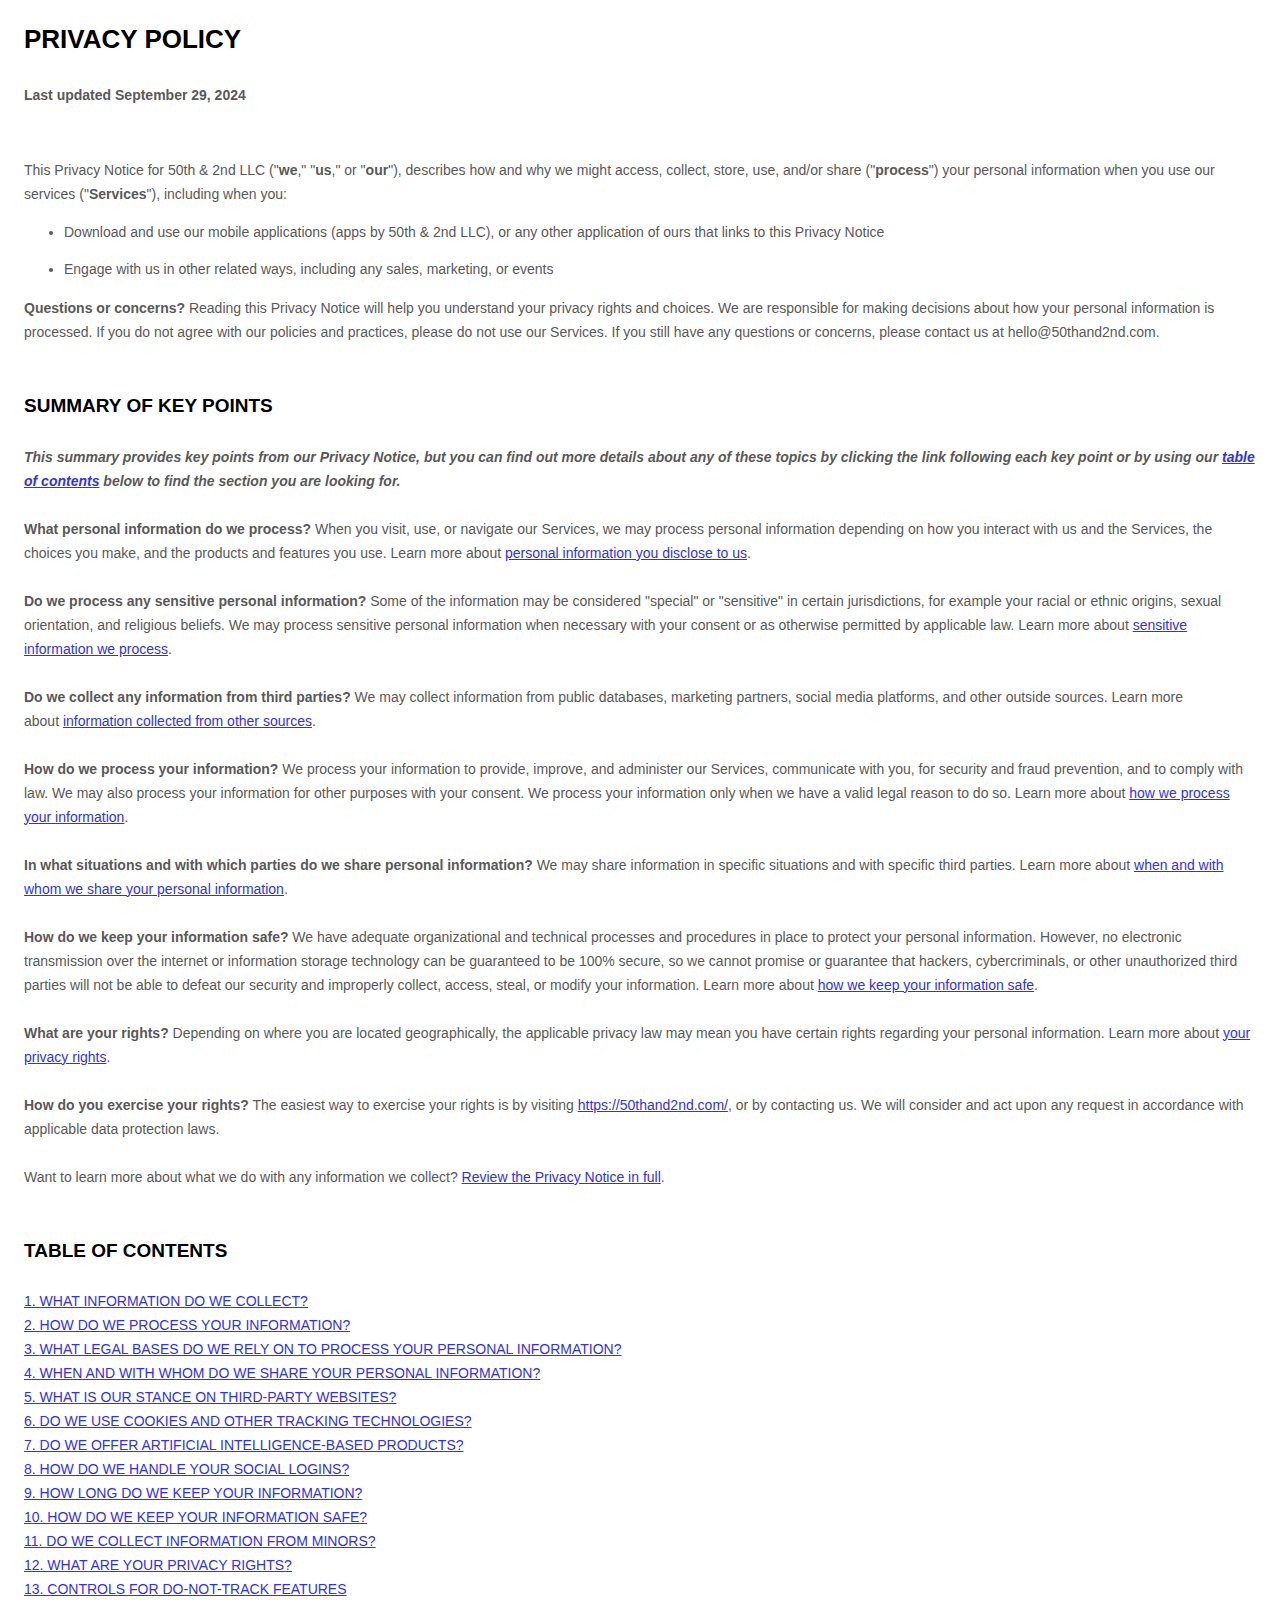
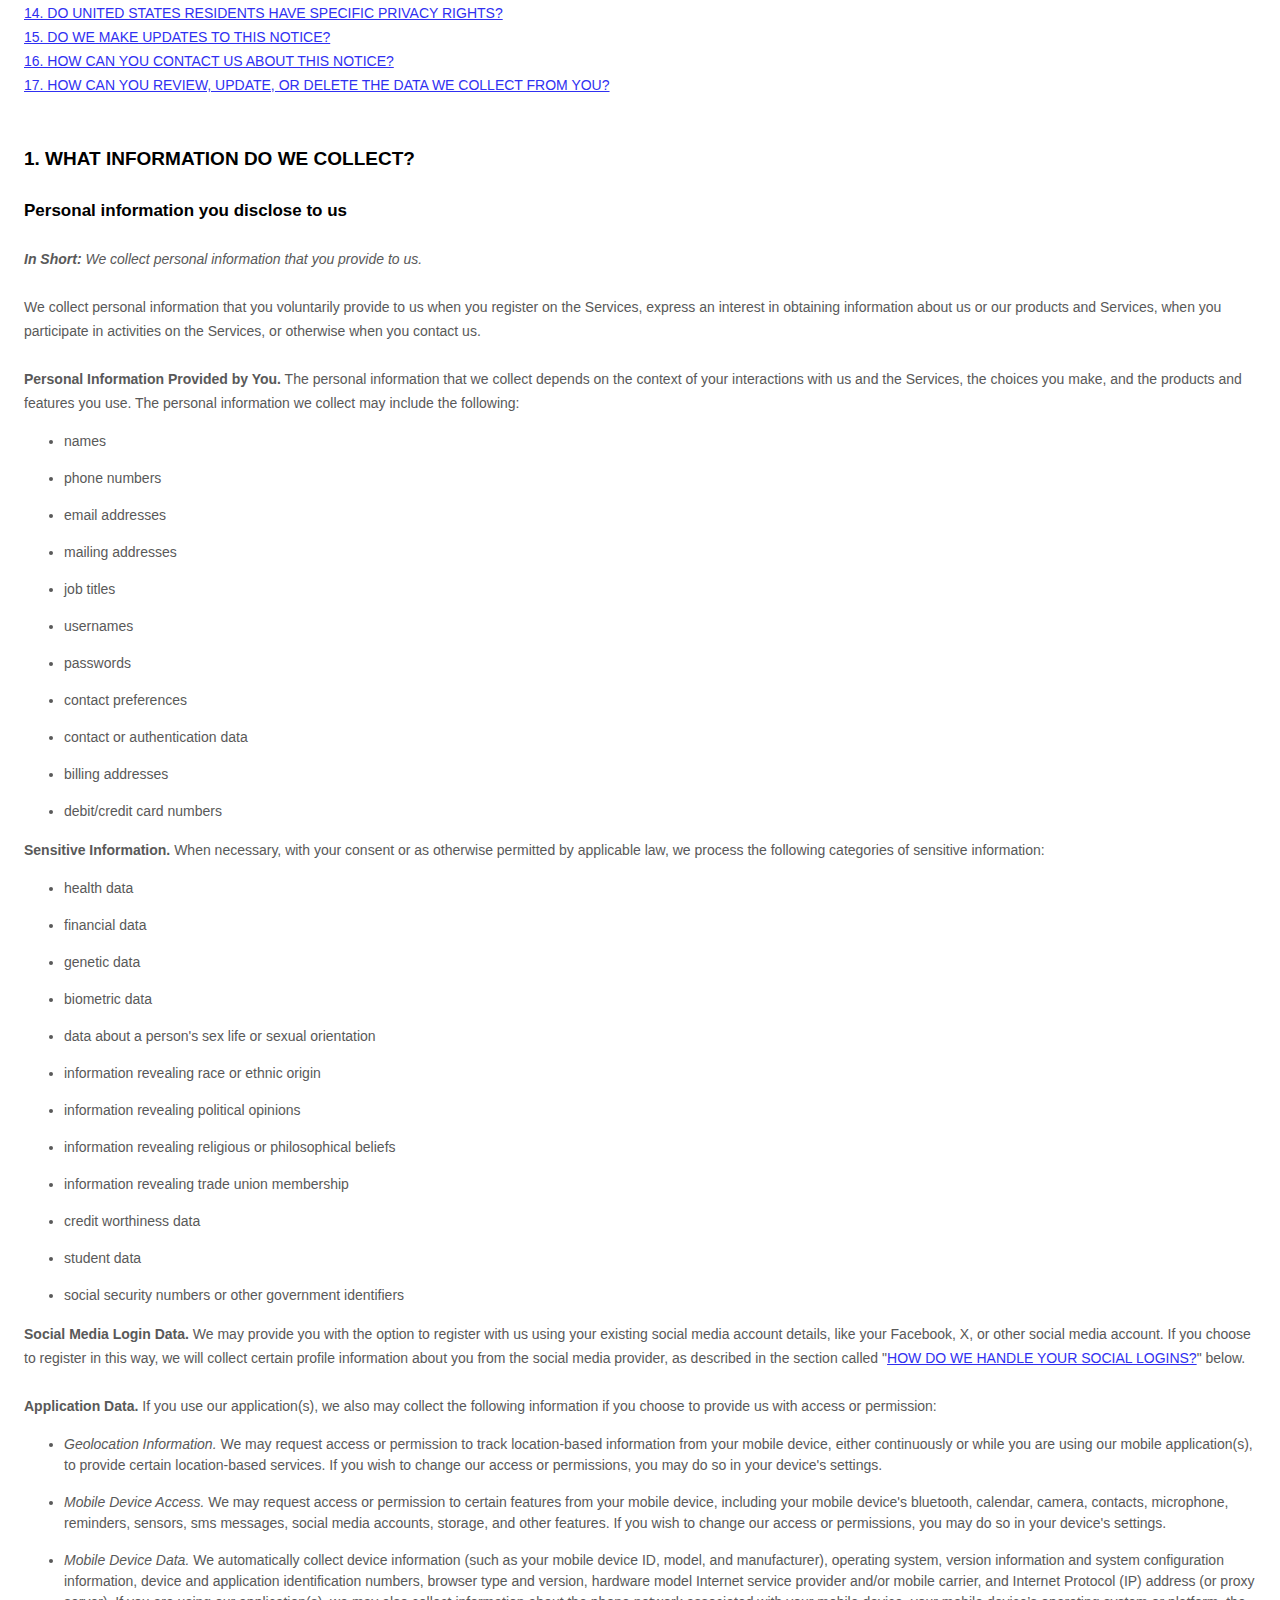
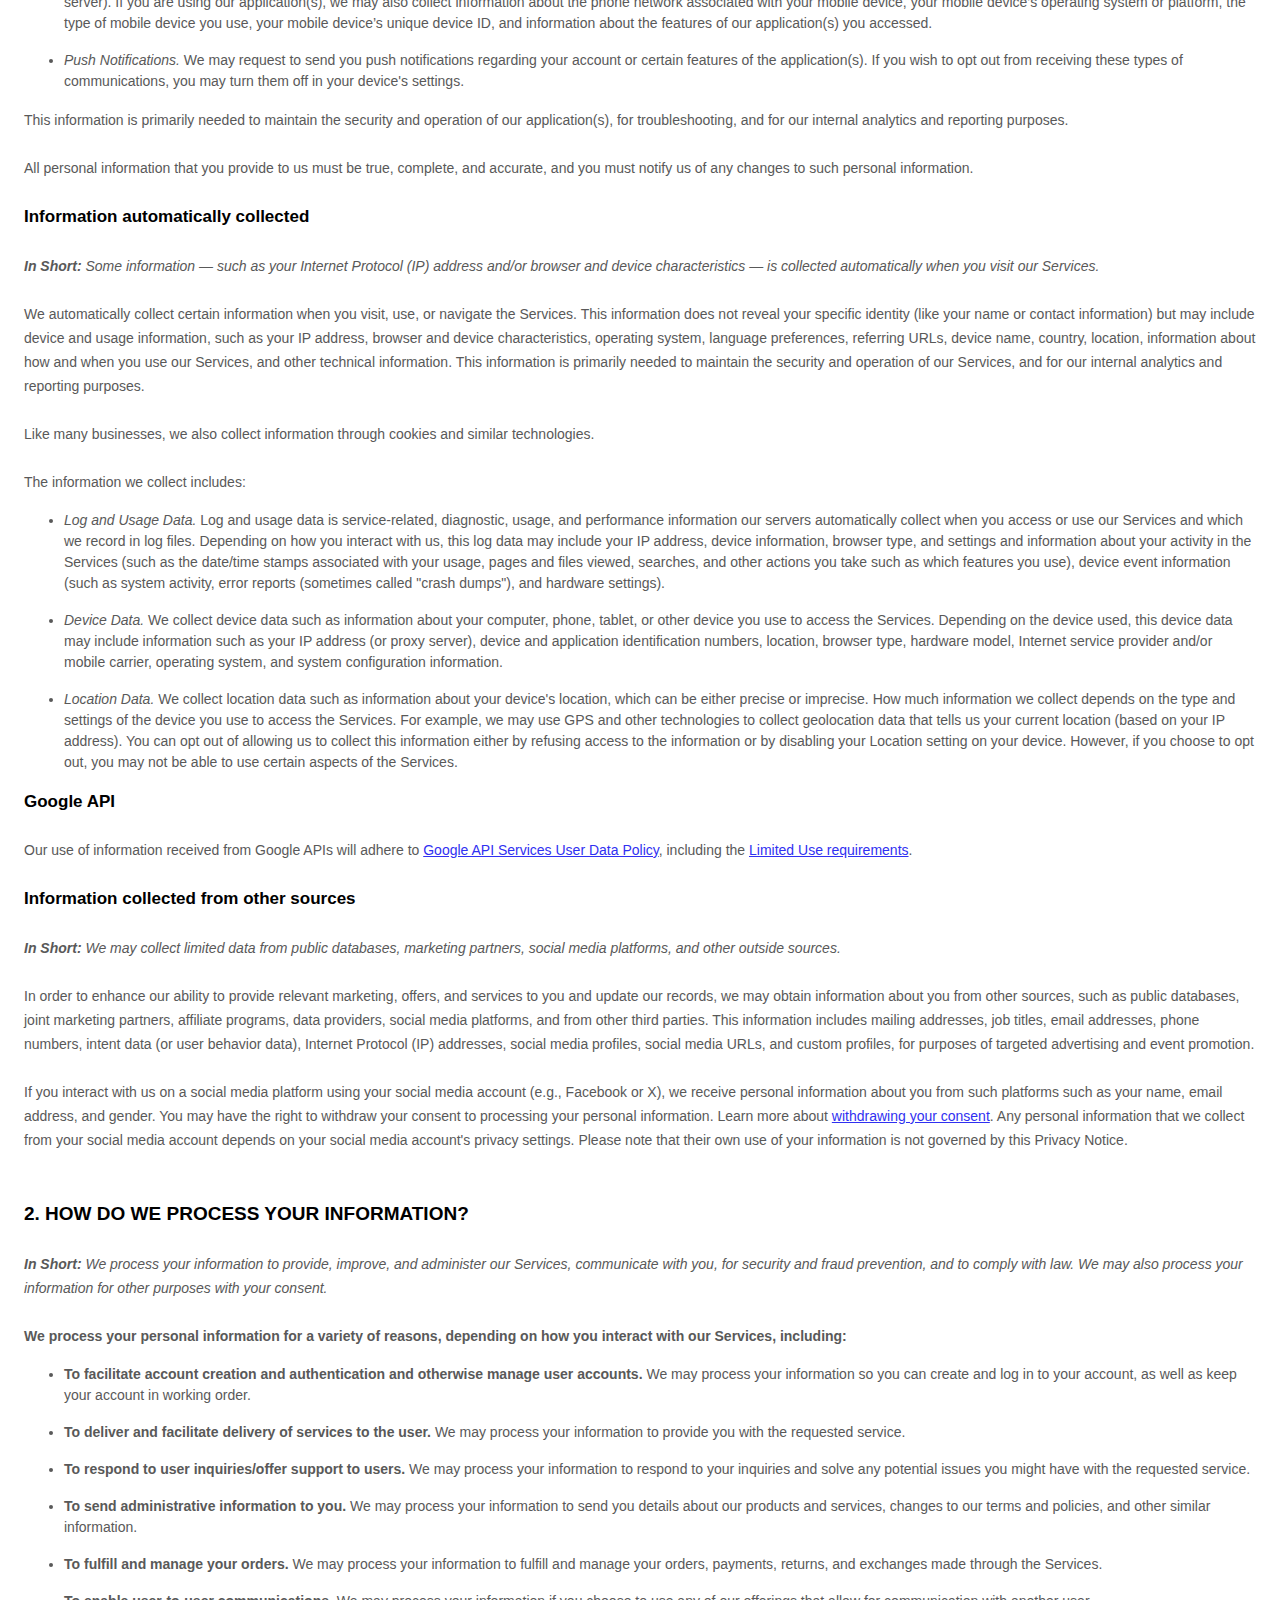
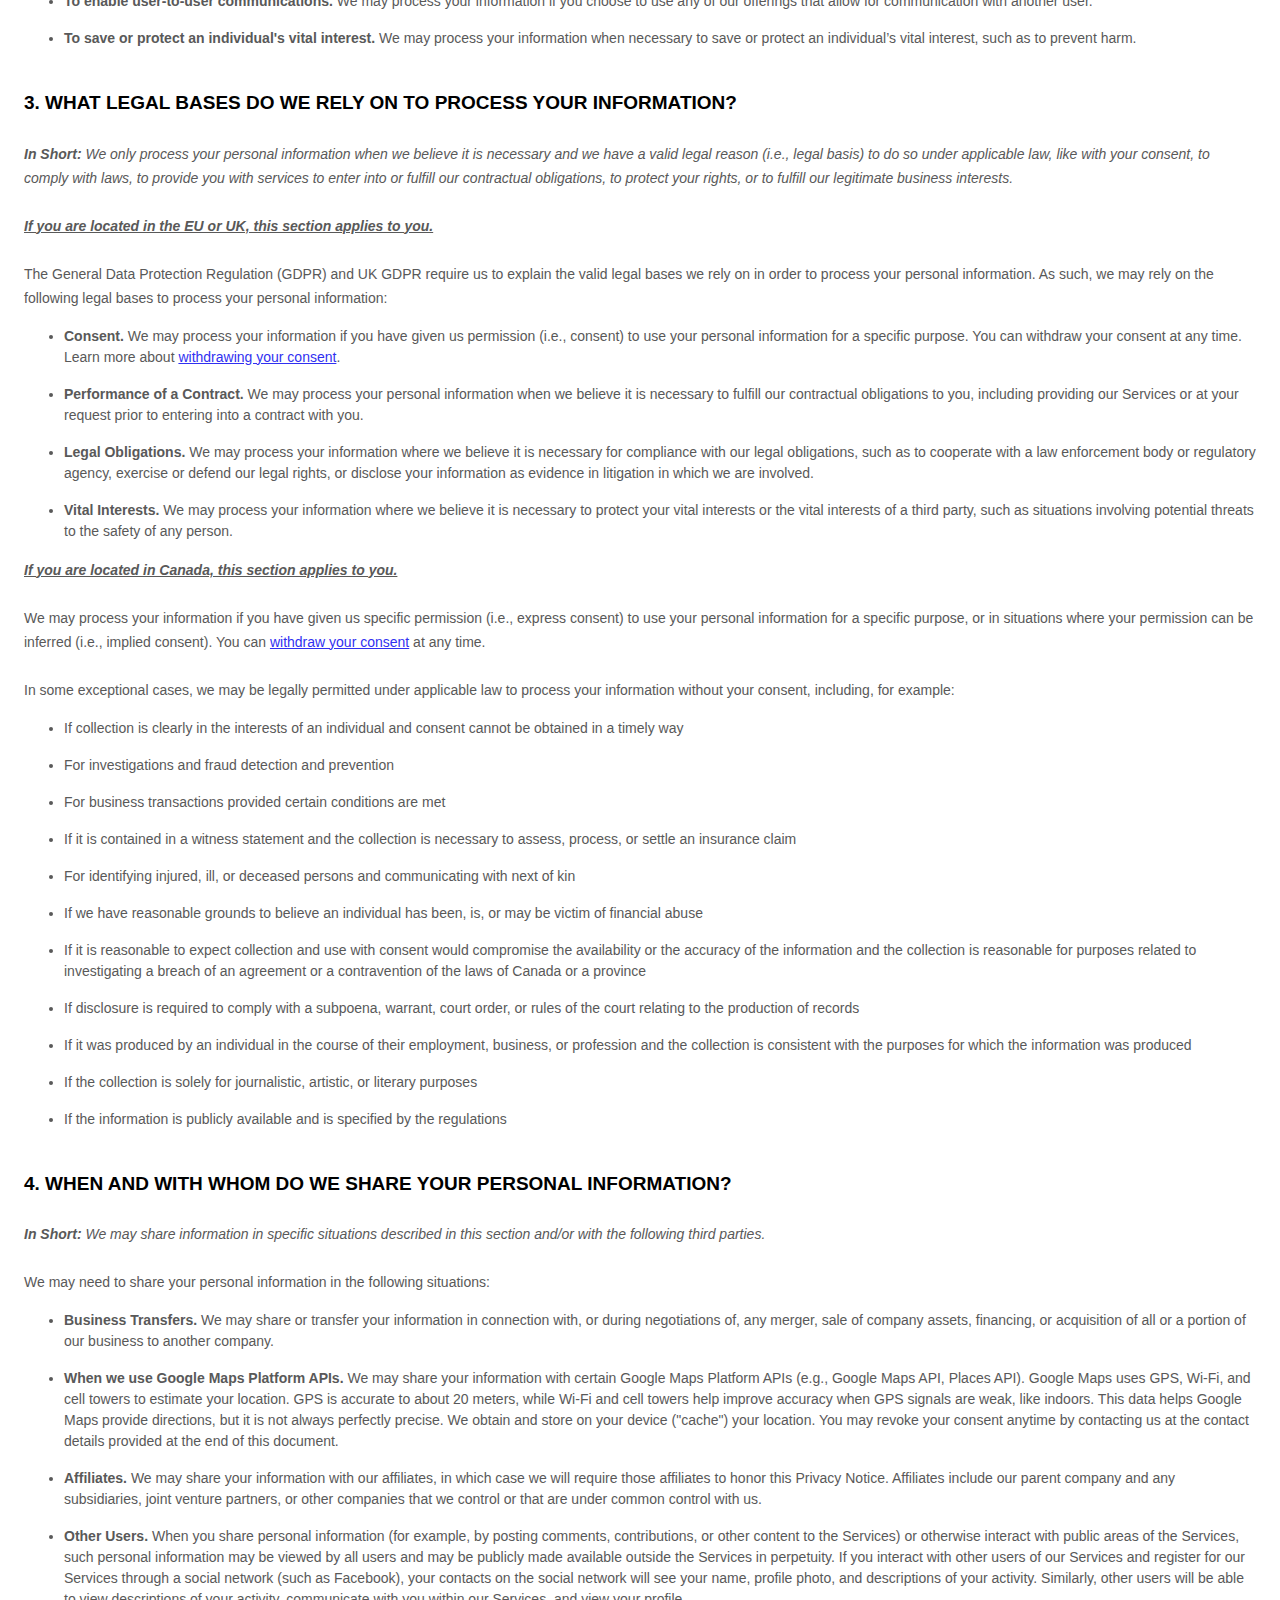
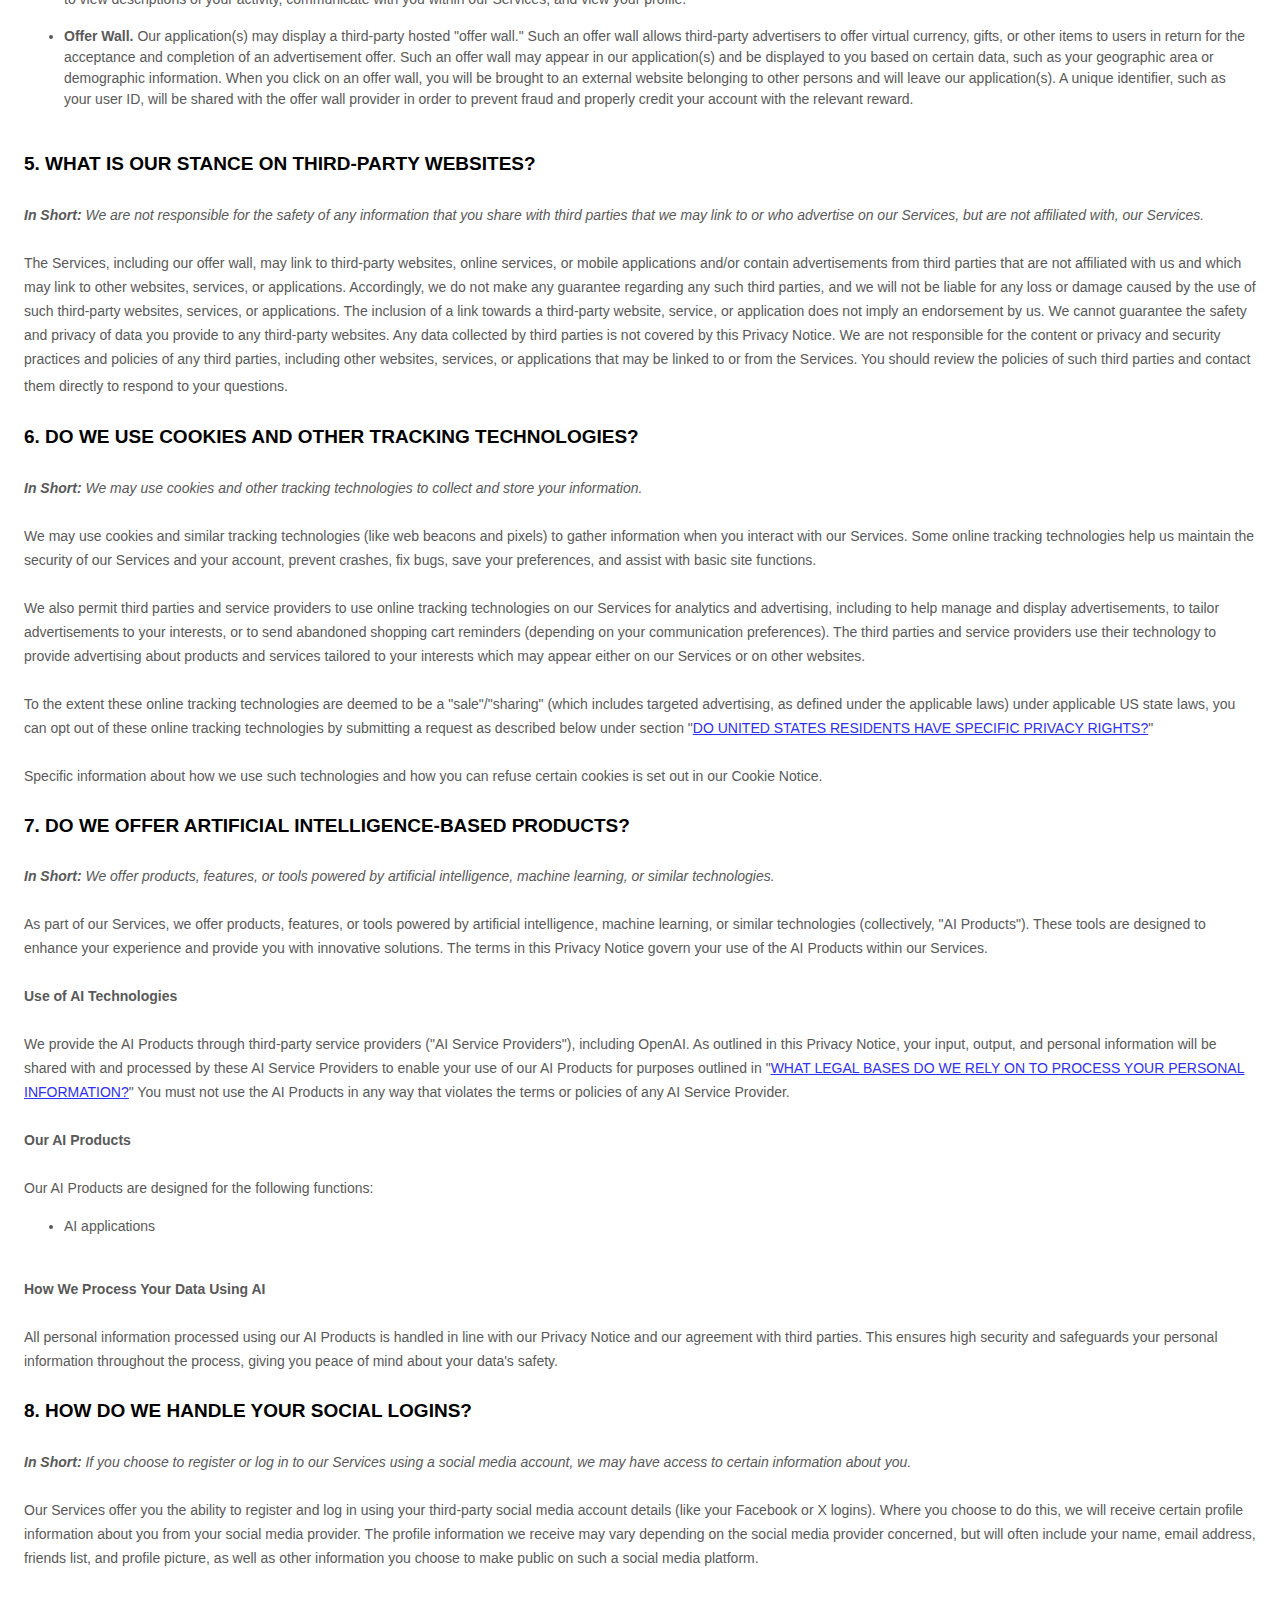
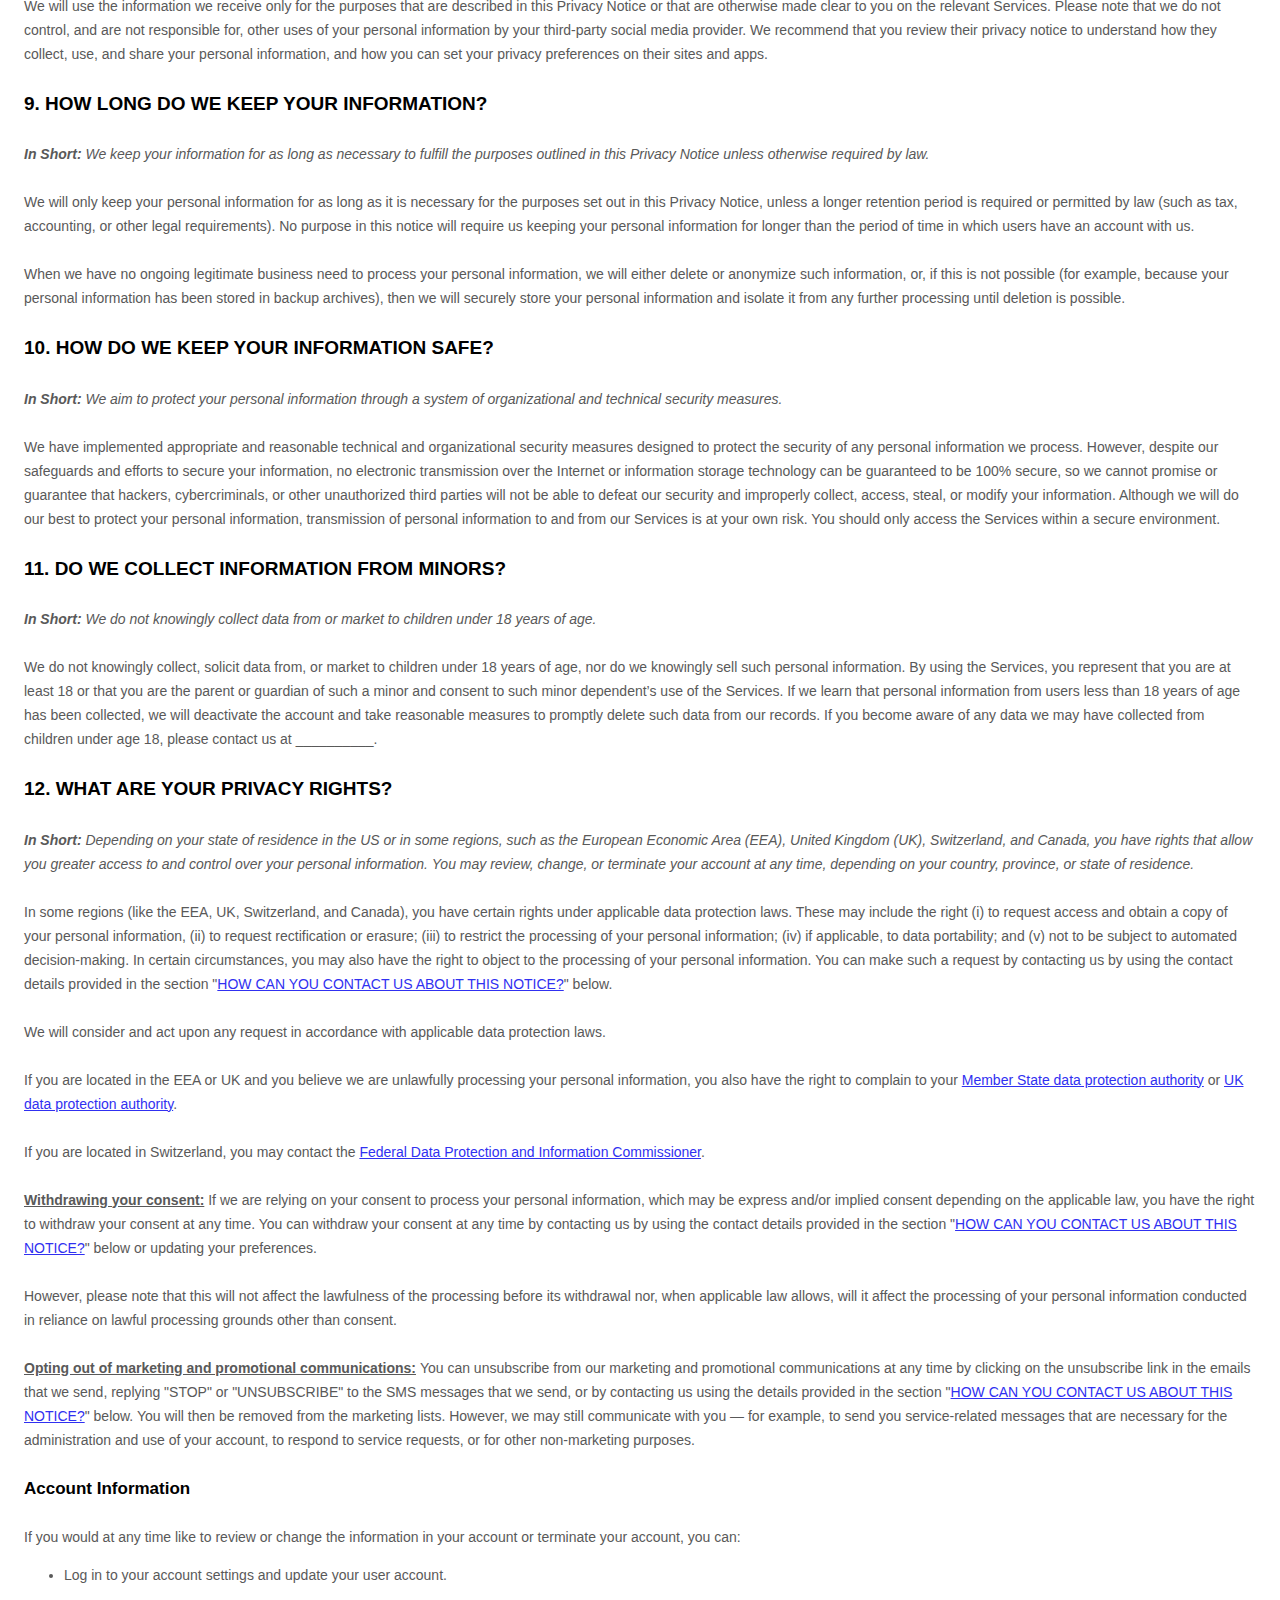
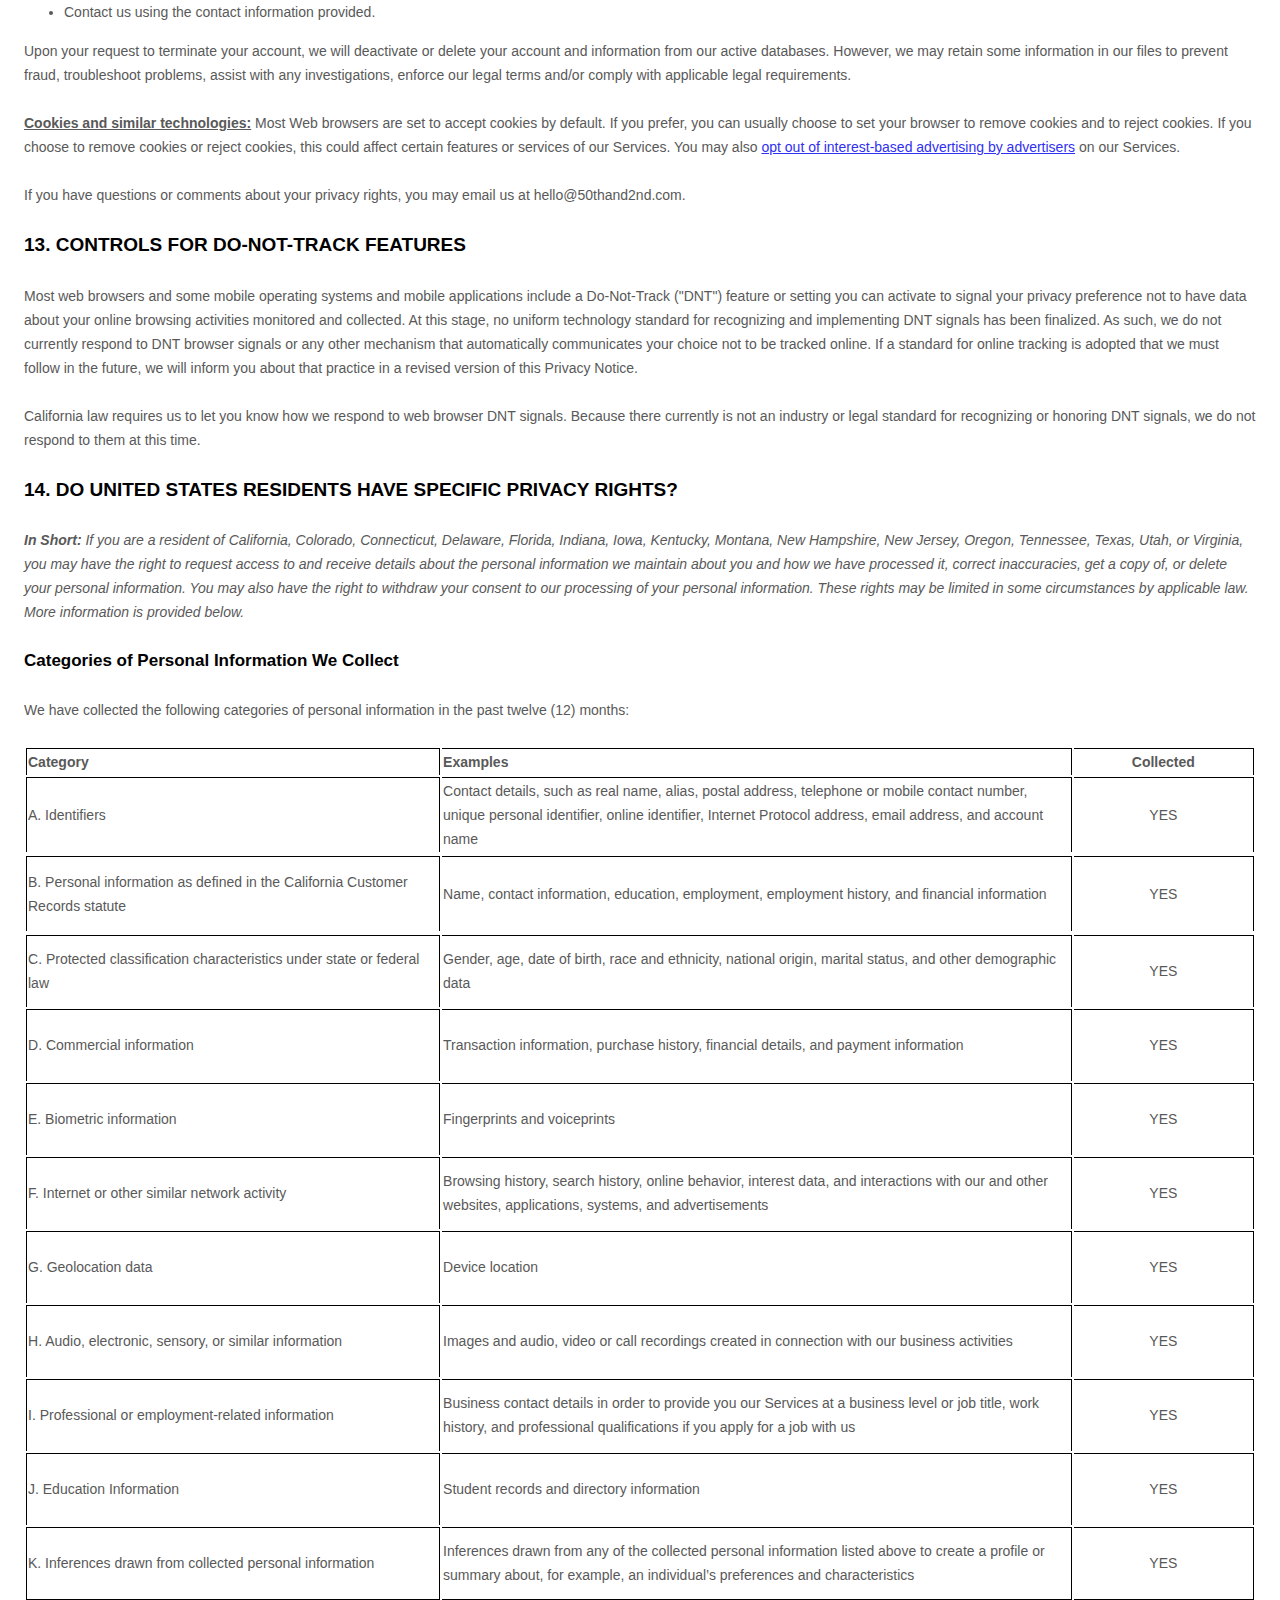
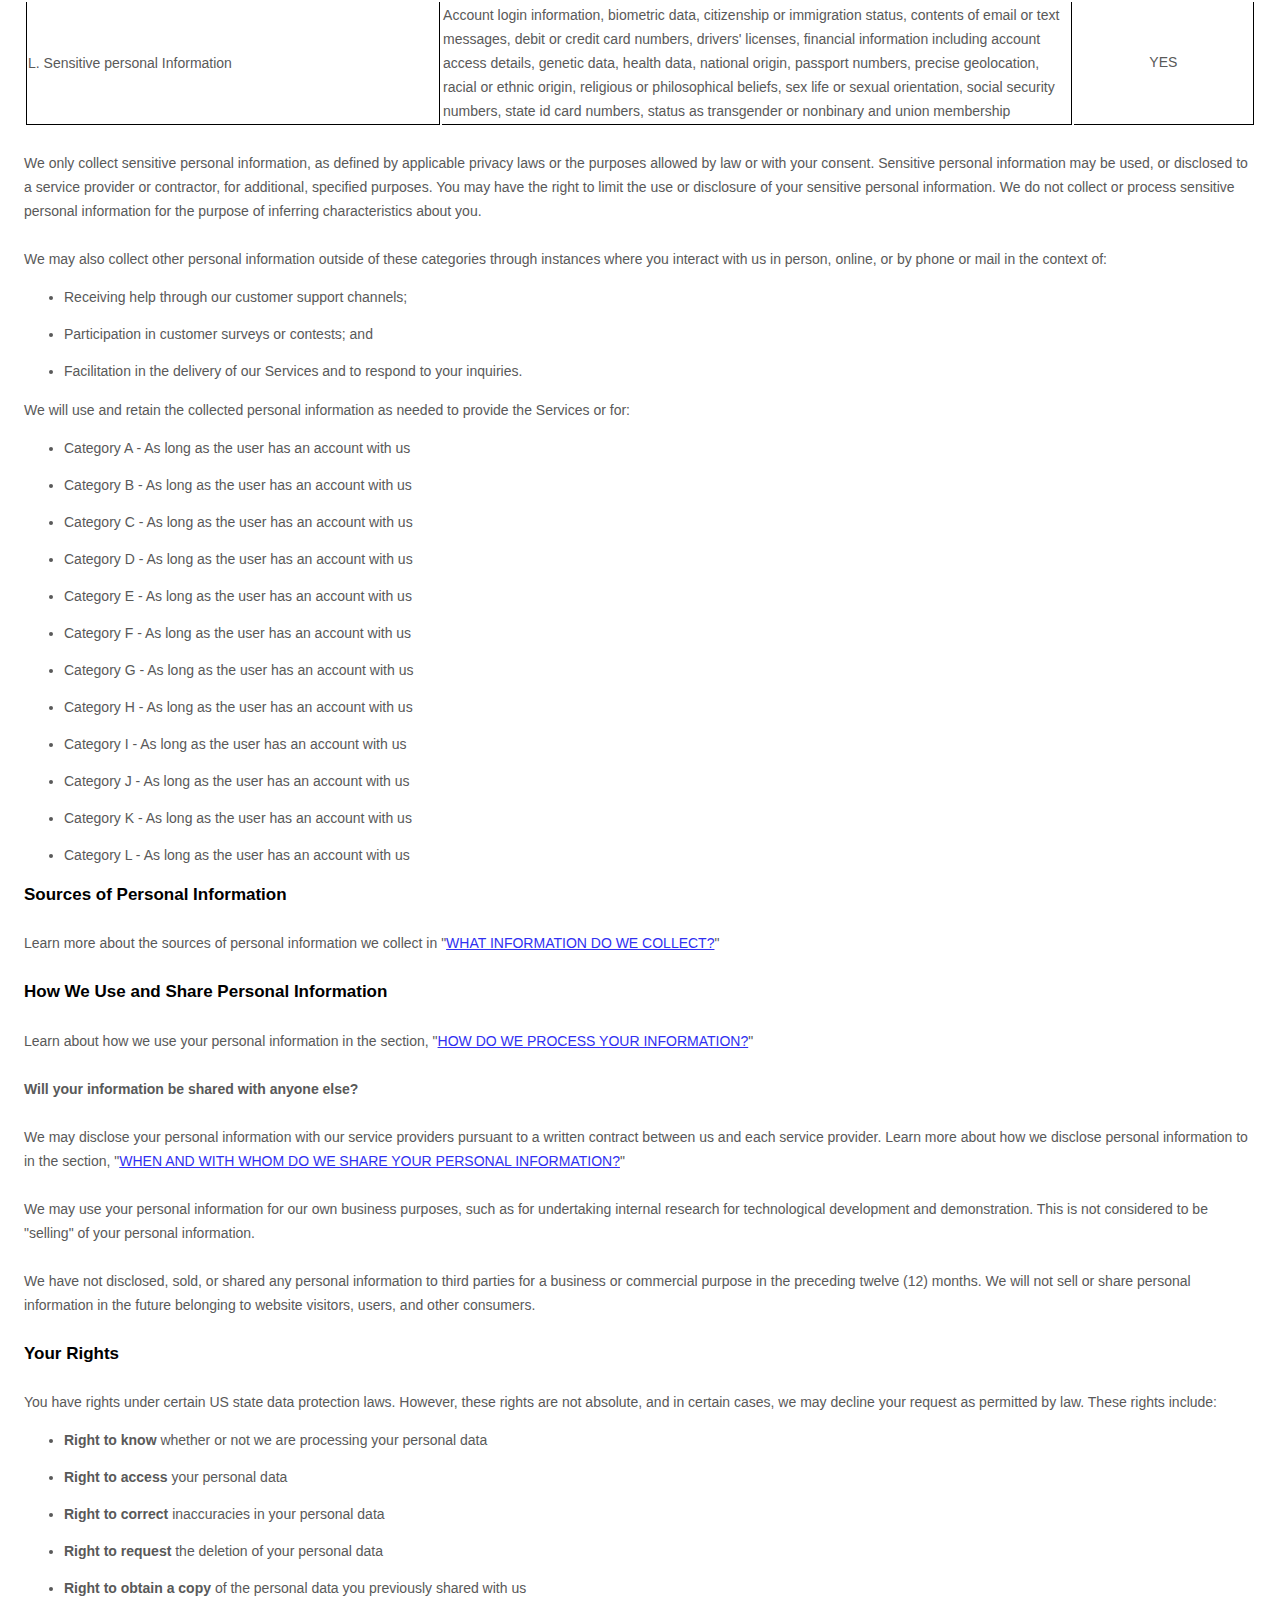
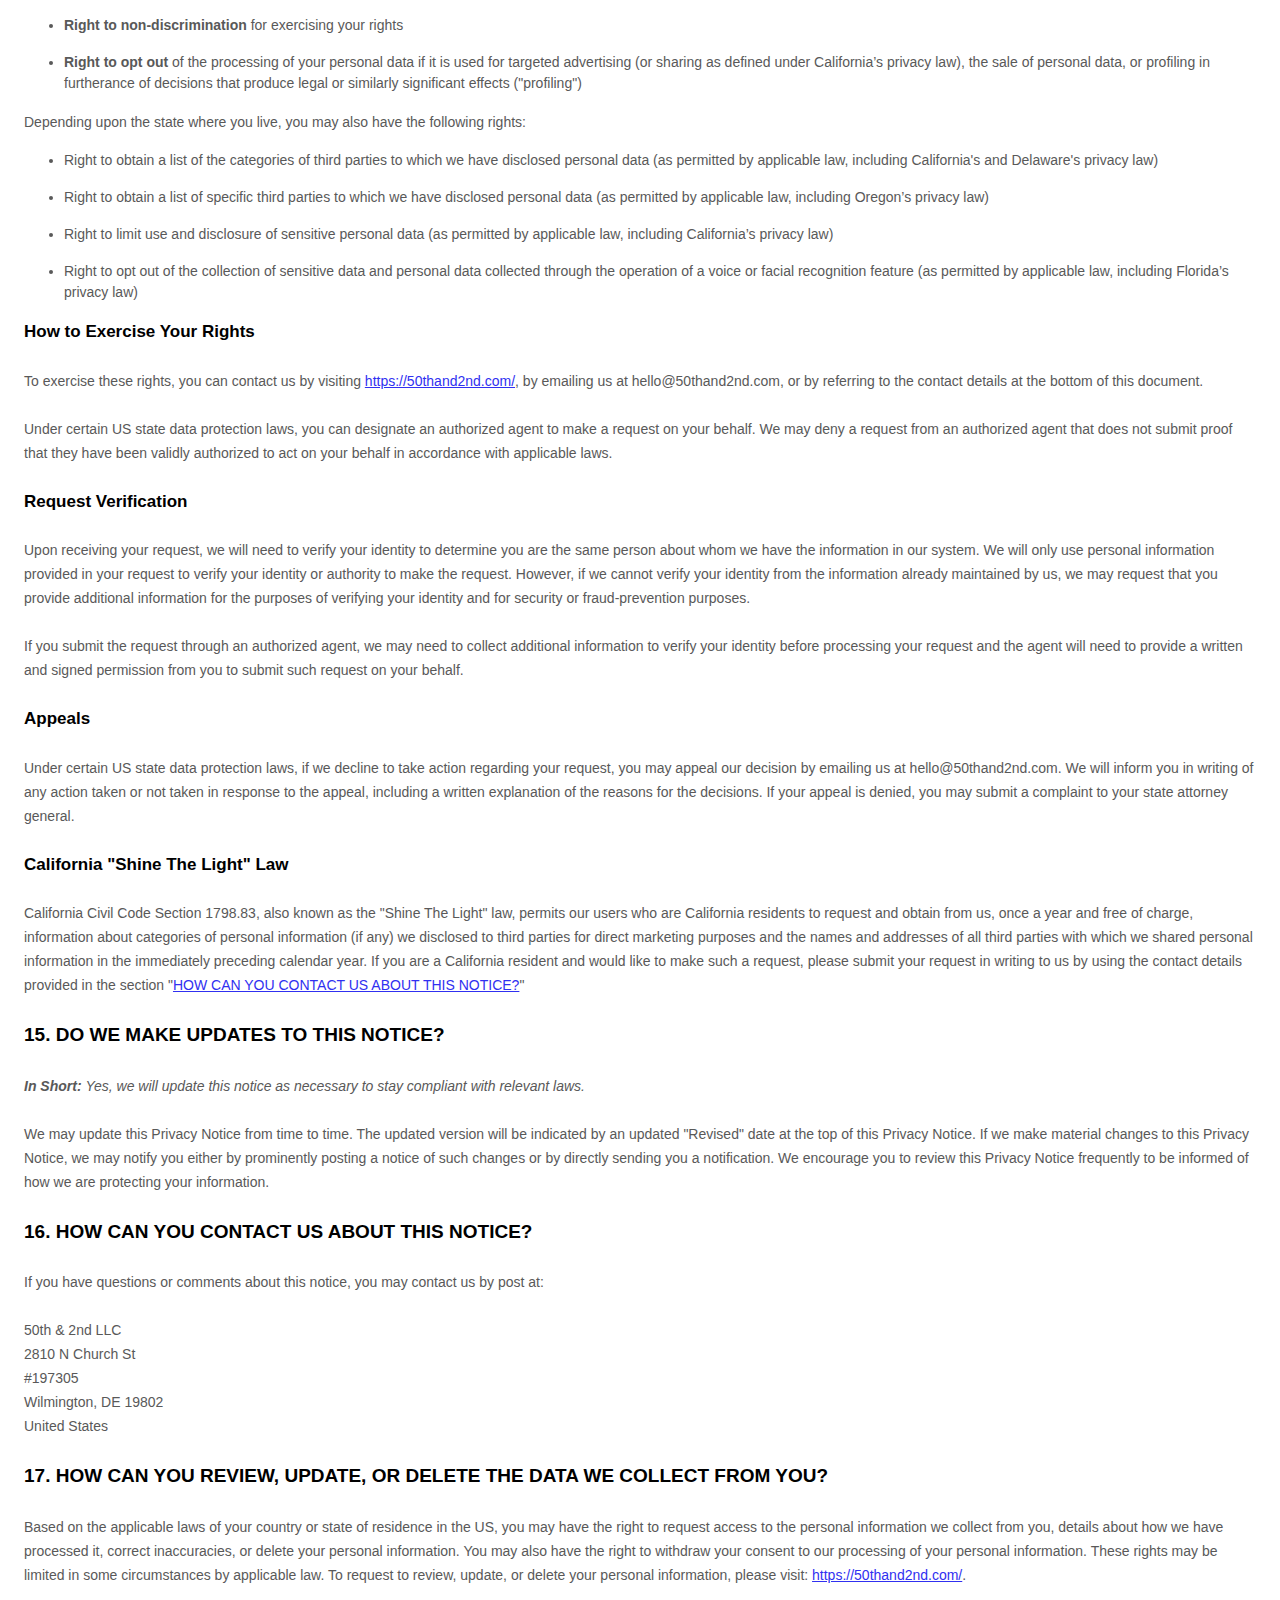
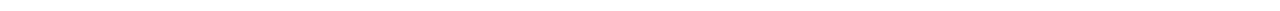
==== hosting/PrivacyPolicy.html @ df44d7b6 "save" ====
<!DOCTYPE html>
<html>
  <head>
    <meta charset="utf-8" />
    <meta name="viewport" content="width=device-width" />
    <title>Privacy Policy</title>
    <style>
      body {
        font-family: "Helvetica Neue", Helvetica, Arial, sans-serif;
        padding: 1em;
      }
    </style>
  </head>
  <body>
    <div class="document-previewer-wrapper-bd1724">
      <style>
        [data-custom-class="body"],
        [data-custom-class="body"] * {
          background: transparent !important;
        }
        [data-custom-class="title"],
        [data-custom-class="title"] * {
          font-family: Arial !important;
          font-size: 26px !important;
          color: #000000 !important;
        }
        [data-custom-class="subtitle"],
        [data-custom-class="subtitle"] * {
          font-family: Arial !important;
          color: #595959 !important;
          font-size: 14px !important;
        }
        [data-custom-class="heading_1"],
        [data-custom-class="heading_1"] * {
          font-family: Arial !important;
          font-size: 19px !important;
          color: #000000 !important;
        }
        [data-custom-class="heading_2"],
        [data-custom-class="heading_2"] * {
          font-family: Arial !important;
          font-size: 17px !important;
          color: #000000 !important;
        }
        [data-custom-class="body_text"],
        [data-custom-class="body_text"] * {
          color: #595959 !important;
          font-size: 14px !important;
          font-family: Arial !important;
        }
        [data-custom-class="link"],
        [data-custom-class="link"] * {
          color: #3030f1 !important;
          font-size: 14px !important;
          font-family: Arial !important;
          word-break: break-word !important;
        }
      </style>
      <div data-custom-class="body">
        <div>
          <strong
            ><span style="font-size: 26px"
              ><span data-custom-class="title"
                ><bdt class="block-component"></bdt
                ><bdt class="else-block"></bdt></span></span
          ></strong>
        </div>
        <div>
          <strong
            ><span style="font-size: 26px"
              ><span>PRIVACY POLICY</span><br /><br /></span
          ></strong>
        </div>
        <div>
          <span style="color: rgb(127, 127, 127)"
            ><strong
              ><span style="font-size: 15px"
                ><span data-custom-class="subtitle"
                  >Last updated
                  <bdt class="question">September 29, 2024</bdt></span
                ></span
              ></strong
            ></span
          >
        </div>
        <div><br /></div>
        <div><br /></div>
        <div><br /></div>
        <div style="line-height: 1.5">
          <span style="color: rgb(127, 127, 127)"
            ><span style="color: rgb(89, 89, 89); font-size: 15px"
              ><span data-custom-class="body_text"
                >This Privacy Notice for
                <bdt class="question"
                  >50th &amp; 2nd LLC<bdt class="block-component"></bdt
                ></bdt>
                (<bdt class="block-component"></bdt>"<strong>we</strong>,"
                "<strong>us</strong>," or "<strong>our</strong>"<bdt
                  class="statement-end-if-in-editor"
                ></bdt></span
              ><span data-custom-class="body_text"
                >), describes how and why we might access, collect, store, use,
                and/or share (<bdt class="block-component"></bdt
                >"<strong>process</strong>"<bdt
                  class="statement-end-if-in-editor"
                ></bdt
                >) your personal information when you use our services (<bdt
                  class="block-component"
                ></bdt
                >"<strong>Services</strong>"<bdt
                  class="statement-end-if-in-editor"
                ></bdt
                >), including when you:</span
              ></span
            ></span
          ><span style="font-size: 15px"
            ><span style="color: rgb(127, 127, 127)"
              ><span data-custom-class="body_text"
                ><span style="color: rgb(89, 89, 89)"
                  ><span data-custom-class="body_text"
                    ><bdt
                      class="block-component"
                    ></bdt></span></span></span></span
          ></span>
          <div>
            <bdt class="block-component"
              ><span style="font-size: 15px"
                ><span style="font-size: 15px"
                  ><span style="color: rgb(127, 127, 127)"
                    ><span data-custom-class="body_text"
                      ><span style="color: rgb(89, 89, 89)"
                        ><span data-custom-class="body_text"
                          ><bdt
                            class="block-component"
                          ></bdt></span></span></span></span></span></span
            ></bdt>
          </div>
          <ul>
            <li data-custom-class="body_text" style="line-height: 1.5">
              <span style="font-size: 15px; color: rgb(89, 89, 89)"
                ><span style="font-size: 15px; color: rgb(89, 89, 89)"
                  ><span data-custom-class="body_text"
                    >Download and use<bdt class="block-component"></bdt> our
                    mobile applications<bdt class="block-component"></bdt> (<bdt
                      class="question"
                      >apps by 50th &amp; 2nd LLC)<span
                        style="font-size: 15px; color: rgb(89, 89, 89)"
                        ><span style="font-size: 15px; color: rgb(89, 89, 89)"
                          ><span data-custom-class="body_text"
                            ><span style="font-size: 15px"
                              ><span style="color: rgb(89, 89, 89)"
                                ><span data-custom-class="body_text"
                                  ><span style="font-size: 15px"
                                    ><span style="color: rgb(89, 89, 89)"
                                      ><bdt class="statement-end-if-in-editor"
                                        >,</bdt
                                      ></span
                                    ></span
                                  ></span
                                ></span
                              ></span
                            ></span
                          ></span
                        ></span
                      ></bdt
                    ></span
                  ><span data-custom-class="body_text"
                    ><span style="font-size: 15px"
                      ><span style="color: rgb(89, 89, 89)"
                        ><span data-custom-class="body_text"
                          ><span style="font-size: 15px"
                            ><span style="color: rgb(89, 89, 89)"
                              ><bdt class="statement-end-if-in-editor"
                                ><bdt class="block-component">
                                  or any other application of ours that links to
                                  this Privacy Notice</bdt
                                ></bdt
                              ></span
                            ></span
                          ></span
                        ></span
                      ></span
                    ></span
                  ></span
                ></span
              >
            </li>
          </ul>
          <div style="line-height: 1.5">
            <bdt class="block-component"
              ><span style="font-size: 15px"></span
            ></bdt>
            <div style="line-height: 1.5">
              <span style="font-size: 15px"
                ><span style="color: rgb(127, 127, 127)"
                  ><span data-custom-class="body_text"
                    ><span style="color: rgb(89, 89, 89)"
                      ><span data-custom-class="body_text"
                        ><bdt
                          class="block-component"
                        ></bdt></span></span></span></span
              ></span>
            </div>
            <ul>
              <li data-custom-class="body_text" style="line-height: 1.5">
                <span style="font-size: 15px; color: rgb(89, 89, 89)"
                  ><span style="font-size: 15px; color: rgb(89, 89, 89)"
                    ><span data-custom-class="body_text"
                      >Engage with us in other related ways, including any
                      sales, marketing, or events<span style="font-size: 15px"
                        ><span style="color: rgb(89, 89, 89)"
                          ><span data-custom-class="body_text"
                            ><span style="font-size: 15px"
                              ><span style="color: rgb(89, 89, 89)"
                                ><bdt
                                  class="statement-end-if-in-editor"
                                ></bdt></span></span></span></span></span></span></span
                ></span>
              </li>
            </ul>
            <div style="line-height: 1.5">
              <span style="font-size: 15px"
                ><span style="color: rgb(127, 127, 127)"
                  ><span data-custom-class="body_text"
                    ><strong>Questions or concerns?&nbsp;</strong>Reading this
                    Privacy Notice will help you understand your privacy rights
                    and choices. We are responsible for making decisions about
                    how your personal information is processed. If you do not
                    agree with our policies and practices, please do not use our
                    Services.<bdt class="block-component"></bdt> If you still
                    have any questions or concerns, please contact us at
                    <bdt class="question">hello@50thand2nd.com</bdt>.</span
                  ></span
                ></span
              >
            </div>
            <div style="line-height: 1.5"><br /></div>
            <div style="line-height: 1.5"><br /></div>
            <div style="line-height: 1.5">
              <strong
                ><span style="font-size: 15px"
                  ><span data-custom-class="heading_1"
                    >SUMMARY OF KEY POINTS</span
                  ></span
                ></strong
              >
            </div>
            <div style="line-height: 1.5"><br /></div>
            <div style="line-height: 1.5">
              <span style="font-size: 15px"
                ><span data-custom-class="body_text"
                  ><strong
                    ><em
                      >This summary provides key points from our Privacy Notice,
                      but you can find out more details about any of these
                      topics by clicking the link following each key point or by
                      using our&nbsp;</em
                    ></strong
                  ></span
                ></span
              ><a data-custom-class="link" href="#toc"
                ><span style="color: rgb(0, 58, 250); font-size: 15px"
                  ><span data-custom-class="body_text"
                    ><strong><em>table of contents</em></strong></span
                  ></span
                ></a
              ><span style="font-size: 15px"
                ><span data-custom-class="body_text"
                  ><strong
                    ><em
                      >&nbsp;below to find the section you are looking for.</em
                    ></strong
                  ></span
                ></span
              >
            </div>
            <div style="line-height: 1.5"><br /></div>
            <div style="line-height: 1.5">
              <span style="font-size: 15px"
                ><span data-custom-class="body_text"
                  ><strong>What personal information do we process?</strong>
                  When you visit, use, or navigate our Services, we may process
                  personal information depending on how you interact with us and
                  the Services, the choices you make, and the products and
                  features you use. Learn more about&nbsp;</span
                ></span
              ><a data-custom-class="link" href="#personalinfo"
                ><span style="color: rgb(0, 58, 250); font-size: 15px"
                  ><span data-custom-class="body_text"
                    >personal information you disclose to us</span
                  ></span
                ></a
              ><span data-custom-class="body_text">.</span>
            </div>
            <div style="line-height: 1.5"><br /></div>
            <div style="line-height: 1.5">
              <span style="font-size: 15px"
                ><span data-custom-class="body_text"
                  ><strong
                    >Do we process any sensitive personal
                    information?&nbsp;</strong
                  >Some of the information may be considered
                  <bdt class="block-component"></bdt>"special" or
                  "sensitive"<bdt class="statement-end-if-in-editor"></bdt> in
                  certain jurisdictions, for example your racial or ethnic
                  origins, sexual orientation, and religious beliefs.
                  <bdt class="block-component"></bdt>We may process sensitive
                  personal information when necessary with your consent or as
                  otherwise permitted by applicable law. Learn more
                  about&nbsp;</span
                ></span
              ><a data-custom-class="link" href="#sensitiveinfo"
                ><span style="color: rgb(0, 58, 250); font-size: 15px"
                  ><span data-custom-class="body_text"
                    >sensitive information we process</span
                  ></span
                ></a
              ><span data-custom-class="body_text">.</span
              ><span style="font-size: 15px"
                ><span data-custom-class="body_text"
                  ><bdt class="statement-end-if-in-editor"></bdt></span
              ></span>
            </div>
            <div style="line-height: 1.5"><br /></div>
            <div style="line-height: 1.5">
              <span style="font-size: 15px"
                ><span data-custom-class="body_text"
                  ><strong
                    >Do we collect any information from third parties?</strong
                  >
                  <bdt class="block-component"></bdt>We may collect information
                  from public databases, marketing partners, social media
                  platforms, and other outside sources. Learn more
                  about&nbsp;</span
                ></span
              ><a data-custom-class="link" href="#othersources"
                ><span style="color: rgb(0, 58, 250); font-size: 15px"
                  ><span data-custom-class="body_text"
                    >information collected from other sources</span
                  ></span
                ></a
              ><span data-custom-class="body_text">.</span
              ><span style="font-size: 15px"
                ><span data-custom-class="body_text"
                  ><bdt class="statement-end-if-in-editor"></bdt></span
              ></span>
            </div>
            <div style="line-height: 1.5"><br /></div>
            <div style="line-height: 1.5">
              <span style="font-size: 15px"
                ><span data-custom-class="body_text"
                  ><strong>How do we process your information?</strong> We
                  process your information to provide, improve, and administer
                  our Services, communicate with you, for security and fraud
                  prevention, and to comply with law. We may also process your
                  information for other purposes with your consent. We process
                  your information only when we have a valid legal reason to do
                  so. Learn more about&nbsp;</span
                ></span
              ><a data-custom-class="link" href="#infouse"
                ><span style="color: rgb(0, 58, 250); font-size: 15px"
                  ><span data-custom-class="body_text"
                    >how we process your information</span
                  ></span
                ></a
              ><span data-custom-class="body_text">.</span>
            </div>
            <div style="line-height: 1.5"><br /></div>
            <div style="line-height: 1.5">
              <span style="font-size: 15px"
                ><span data-custom-class="body_text"
                  ><strong
                    >In what situations and with which
                    <bdt class="block-component"></bdt>parties do we share
                    personal information?</strong
                  >
                  We may share information in specific situations and with
                  specific <bdt class="block-component"></bdt>third parties.
                  Learn more about&nbsp;</span
                ></span
              ><a data-custom-class="link" href="#whoshare"
                ><span style="color: rgb(0, 58, 250); font-size: 15px"
                  ><span data-custom-class="body_text"
                    >when and with whom we share your personal information</span
                  ></span
                ></a
              ><span style="font-size: 15px"
                ><span data-custom-class="body_text"
                  >.<bdt class="block-component"></bdt></span
              ></span>
            </div>
            <div style="line-height: 1.5"><br /></div>
            <div style="line-height: 1.5">
              <span style="font-size: 15px"
                ><span data-custom-class="body_text"
                  ><strong>How do we keep your information safe?</strong> We
                  have adequate
                  <bdt class="block-component"></bdt>organizational<bdt
                    class="statement-end-if-in-editor"
                  ></bdt>
                  and technical processes and procedures in place to protect
                  your personal information. However, no electronic transmission
                  over the internet or information storage technology can be
                  guaranteed to be 100% secure, so we cannot promise or
                  guarantee that hackers, cybercriminals, or other
                  <bdt class="block-component"></bdt>unauthorized<bdt
                    class="statement-end-if-in-editor"
                  ></bdt>
                  third parties will not be able to defeat our security and
                  improperly collect, access, steal, or modify your information.
                  Learn more about&nbsp;</span
                ></span
              ><a data-custom-class="link" href="#infosafe"
                ><span style="color: rgb(0, 58, 250); font-size: 15px"
                  ><span data-custom-class="body_text"
                    >how we keep your information safe</span
                  ></span
                ></a
              ><span data-custom-class="body_text">.</span
              ><span style="font-size: 15px"
                ><span data-custom-class="body_text"
                  ><bdt class="statement-end-if-in-editor"></bdt></span
              ></span>
            </div>
            <div style="line-height: 1.5"><br /></div>
            <div style="line-height: 1.5">
              <span style="font-size: 15px"
                ><span data-custom-class="body_text"
                  ><strong>What are your rights?</strong> Depending on where you
                  are located geographically, the applicable privacy law may
                  mean you have certain rights regarding your personal
                  information. Learn more about&nbsp;</span
                ></span
              ><a data-custom-class="link" href="#privacyrights"
                ><span style="color: rgb(0, 58, 250); font-size: 15px"
                  ><span data-custom-class="body_text"
                    >your privacy rights</span
                  ></span
                ></a
              ><span data-custom-class="body_text">.</span>
            </div>
            <div style="line-height: 1.5"><br /></div>
            <div style="line-height: 1.5">
              <span style="font-size: 15px"
                ><span data-custom-class="body_text"
                  ><strong>How do you exercise your rights?</strong> The easiest
                  way to exercise your rights is by
                  <bdt class="block-component"></bdt>visiting
                  <span style="color: rgb(0, 58, 250)"
                    ><bdt class="question"
                      ><a
                        href="https://50thand2nd.com/"
                        target="_blank"
                        data-custom-class="link"
                        >https://50thand2nd.com/</a
                      ></bdt
                    ></span
                  ><bdt class="else-block"></bdt>, or by contacting us. We will
                  consider and act upon any request in accordance with
                  applicable data protection laws.</span
                ></span
              >
            </div>
            <div style="line-height: 1.5"><br /></div>
            <div style="line-height: 1.5">
              <span style="font-size: 15px"
                ><span data-custom-class="body_text"
                  >Want to learn more about what we do with any information we
                  collect?&nbsp;</span
                ></span
              ><a data-custom-class="link" href="#toc"
                ><span style="color: rgb(0, 58, 250); font-size: 15px"
                  ><span data-custom-class="body_text"
                    >Review the Privacy Notice in full</span
                  ></span
                ></a
              ><span style="font-size: 15px"
                ><span data-custom-class="body_text">.</span></span
              >
            </div>
            <div style="line-height: 1.5"><br /></div>
            <div style="line-height: 1.5"><br /></div>
            <div id="toc" style="line-height: 1.5">
              <span style="font-size: 15px"
                ><span style="color: rgb(127, 127, 127)"
                  ><span style="color: rgb(0, 0, 0)"
                    ><strong
                      ><span data-custom-class="heading_1"
                        >TABLE OF CONTENTS</span
                      ></strong
                    ></span
                  ></span
                ></span
              >
            </div>
            <div style="line-height: 1.5"><br /></div>
            <div style="line-height: 1.5">
              <span style="font-size: 15px"
                ><a data-custom-class="link" href="#infocollect"
                  ><span style="color: rgb(0, 58, 250)"
                    >1. WHAT INFORMATION DO WE COLLECT?</span
                  ></a
                ></span
              >
            </div>
            <div style="line-height: 1.5">
              <span style="font-size: 15px"
                ><a data-custom-class="link" href="#infouse"
                  ><span style="color: rgb(0, 58, 250)"
                    >2. HOW DO WE PROCESS YOUR INFORMATION?<bdt
                      class="block-component"
                    ></bdt></span></a
              ></span>
            </div>
            <div style="line-height: 1.5">
              <span style="font-size: 15px"
                ><a data-custom-class="link" href="#legalbases"
                  ><span style="color: rgb(0, 58, 250)"
                    >3.
                    <span style="font-size: 15px"
                      ><span style="color: rgb(0, 58, 250)"
                        >WHAT LEGAL BASES DO WE RELY ON TO PROCESS YOUR PERSONAL
                        INFORMATION?</span
                      ></span
                    ><bdt class="statement-end-if-in-editor"></bdt></span></a
              ></span>
            </div>
            <div style="line-height: 1.5">
              <span style="font-size: 15px"
                ><span style="color: rgb(0, 58, 250)"
                  ><a data-custom-class="link" href="#whoshare"
                    >4. WHEN AND WITH WHOM DO WE SHARE YOUR PERSONAL
                    INFORMATION?</a
                  ></span
                ><span data-custom-class="body_text"
                  ><bdt class="block-component"></bdt></span
              ></span>
            </div>
            <div style="line-height: 1.5">
              <span style="color: rgb(0, 58, 250); font-size: 15px"
                ><a data-custom-class="link" href="#3pwebsites"
                  >5. WHAT IS OUR STANCE ON THIRD-PARTY WEBSITES?<bdt
                    class="statement-end-if-in-editor"
                  ></bdt></a
                ><span style="color: rgb(127, 127, 127)"
                  ><span style="color: rgb(89, 89, 89)"
                    ><span data-custom-class="body_text"
                      ><span style="color: rgb(89, 89, 89)"
                        ><bdt
                          class="block-component"
                        ></bdt></span></span></span></span
              ></span>
            </div>
            <div style="line-height: 1.5">
              <span style="font-size: 15px"
                ><a data-custom-class="link" href="#cookies"
                  ><span style="color: rgb(0, 58, 250)"
                    >6. DO WE USE COOKIES AND OTHER TRACKING TECHNOLOGIES?</span
                  ></a
                ><span style="color: rgb(127, 127, 127)"
                  ><span style="color: rgb(89, 89, 89)"
                    ><span data-custom-class="body_text"
                      ><span style="color: rgb(89, 89, 89)"
                        ><bdt
                          class="statement-end-if-in-editor"
                        ></bdt></span></span></span></span
                ><bdt class="block-component"></bdt
              ></span>
            </div>
            <div style="line-height: 1.5">
              <a data-custom-class="link" href="#ai"
                ><span style="color: rgb (0, 58, 250)"
                  >7. DO WE OFFER ARTIFICIAL INTELLIGENCE-BASED PRODUCTS?</span
                ></a
              ><span style="font-size: 15px"
                ><bdt class="statement-end-if-in-editor"></bdt
              ></span>
            </div>
            <div style="line-height: 1.5">
              <span style="font-size: 15px"
                ><span style="color: rgb(127, 127, 127)"
                  ><span style="color: rgb(89, 89, 89)"
                    ><span data-custom-class="body_text"
                      ><span style="color: rgb(89, 89, 89)"
                        ><span style="color: rgb(89, 89, 89)"
                          ><span style="color: rgb(89, 89, 89)"
                            ><bdt
                              class="block-component"
                            ></bdt></span></span></span></span></span></span
              ></span>
            </div>
            <div style="line-height: 1.5">
              <span style="font-size: 15px"
                ><a data-custom-class="link" href="#sociallogins"
                  ><span style="color: rgb(0, 58, 250)"
                    ><span style="color: rgb(0, 58, 250)"
                      ><span style="color: rgb(0, 58, 250)"
                        >8. HOW DO WE HANDLE YOUR SOCIAL LOGINS?</span
                      ></span
                    ></span
                  ></a
                ><span style="color: rgb(127, 127, 127)"
                  ><span style="color: rgb(89, 89, 89)"
                    ><span data-custom-class="body_text"
                      ><span style="color: rgb(89, 89, 89)"
                        ><span style="color: rgb(89, 89, 89)"
                          ><span style="color: rgb(89, 89, 89)"
                            ><bdt
                              class="statement-end-if-in-editor"
                            ></bdt></span></span
                        ><bdt
                          class="block-component"
                        ></bdt></span></span></span></span
              ></span>
            </div>
            <div style="line-height: 1.5">
              <span style="font-size: 15px"
                ><a data-custom-class="link" href="#inforetain"
                  ><span style="color: rgb(0, 58, 250)"
                    >9. HOW LONG DO WE KEEP YOUR INFORMATION?</span
                  ></a
                ><span style="color: rgb(127, 127, 127)"
                  ><span style="color: rgb(89, 89, 89)"
                    ><span data-custom-class="body_text"
                      ><span style="color: rgb(89, 89, 89)"
                        ><span style="color: rgb(89, 89, 89)"
                          ><bdt
                            class="block-component"
                          ></bdt></span></span></span></span></span
              ></span>
            </div>
            <div style="line-height: 1.5">
              <span style="font-size: 15px"
                ><a data-custom-class="link" href="#infosafe"
                  ><span style="color: rgb(0, 58, 250)"
                    >10. HOW DO WE KEEP YOUR INFORMATION SAFE?</span
                  ></a
                ><span style="color: rgb(127, 127, 127)"
                  ><span style="color: rgb(89, 89, 89)"
                    ><span data-custom-class="body_text"
                      ><span style="color: rgb(89, 89, 89)"
                        ><bdt class="statement-end-if-in-editor"></bdt
                        ><bdt
                          class="block-component"
                        ></bdt></span></span></span></span
              ></span>
            </div>
            <div style="line-height: 1.5">
              <span style="font-size: 15px"
                ><a data-custom-class="link" href="#infominors"
                  ><span style="color: rgb(0, 58, 250)"
                    >11. DO WE COLLECT INFORMATION FROM MINORS?</span
                  ></a
                ><span style="color: rgb(127, 127, 127)"
                  ><span style="color: rgb(89, 89, 89)"
                    ><span data-custom-class="body_text"
                      ><span style="color: rgb(89, 89, 89)"
                        ><bdt
                          class="statement-end-if-in-editor"
                        ></bdt></span></span></span></span
              ></span>
            </div>
            <div style="line-height: 1.5">
              <span style="font-size: 15px"
                ><span style="color: rgb(0, 58, 250)"
                  ><a data-custom-class="link" href="#privacyrights"
                    >12. WHAT ARE YOUR PRIVACY RIGHTS?</a
                  ></span
                ></span
              >
            </div>
            <div style="line-height: 1.5">
              <span style="font-size: 15px"
                ><a data-custom-class="link" href="#DNT"
                  ><span style="color: rgb(0, 58, 250)"
                    >13. CONTROLS FOR DO-NOT-TRACK FEATURES<bdt
                      class="block-component"
                    ></bdt></span></a
              ></span>
            </div>
            <div style="line-height: 1.5">
              <span style="font-size: 15px"
                ><a data-custom-class="link" href="#uslaws"
                  ><span style="color: rgb(0, 58, 250)"
                    >14. DO UNITED STATES RESIDENTS HAVE SPECIFIC PRIVACY
                    RIGHTS?</span
                  ></a
                ></span
              ><bdt class="block-component"
                ><span style="font-size: 15px"
                  ><span data-custom-class="body_text"></span></span
              ></bdt>
            </div>
            <div style="line-height: 1.5">
              <bdt class="block-component"
                ><span style="font-size: 15px"></span></bdt
              ><bdt class="block-component"></bdt
              ><bdt class="block-component"></bdt
              ><bdt class="block-component"></bdt
              ><bdt class="block-component"></bdt
              ><bdt class="block-component"></bdt
              ><bdt class="block-component"></bdt
              ><bdt class="block-component"></bdt
              ><bdt class="block-component"></bdt
              ><bdt class="block-component"></bdt>
            </div>
            <div style="line-height: 1.5">
              <span style="font-size: 15px"
                ><a data-custom-class="link" href="#policyupdates"
                  ><span style="color: rgb(0, 58, 250)"
                    >15. DO WE MAKE UPDATES TO THIS NOTICE?</span
                  ></a
                ></span
              >
            </div>
            <div style="line-height: 1.5">
              <a data-custom-class="link" href="#contact"
                ><span style="color: rgb(0, 58, 250); font-size: 15px"
                  >16. HOW CAN YOU CONTACT US ABOUT THIS NOTICE?</span
                ></a
              >
            </div>
            <div style="line-height: 1.5">
              <a data-custom-class="link" href="#request"
                ><span style="color: rgb(0, 58, 250)"
                  >17. HOW CAN YOU REVIEW, UPDATE, OR DELETE THE DATA WE COLLECT
                  FROM YOU?</span
                ></a
              >
            </div>
            <div style="line-height: 1.5"><br /></div>
            <div style="line-height: 1.5"><br /></div>
            <div id="infocollect" style="line-height: 1.5">
              <span style="color: rgb(0, 0, 0)"
                ><span style="color: rgb(0, 0, 0); font-size: 15px"
                  ><span style="font-size: 15px; color: rgb(0, 0, 0)"
                    ><span style="font-size: 15px; color: rgb(0, 0, 0)"
                      ><span id="control" style="color: rgb(0, 0, 0)"
                        ><strong
                          ><span data-custom-class="heading_1"
                            >1. WHAT INFORMATION DO WE COLLECT?</span
                          ></strong
                        ></span
                      ></span
                    ></span
                  ></span
                ></span
              >
            </div>
            <div style="line-height: 1.5"><br /></div>
            <div id="personalinfo" style="line-height: 1.5">
              <span data-custom-class="heading_2" style="color: rgb(0, 0, 0)"
                ><span style="font-size: 15px"
                  ><strong
                    >Personal information you disclose to us</strong
                  ></span
                ></span
              >
            </div>
            <div>
              <div><br /></div>
              <div style="line-height: 1.5">
                <span style="color: rgb(127, 127, 127)"
                  ><span style="color: rgb(89, 89, 89); font-size: 15px"
                    ><span data-custom-class="body_text"
                      ><span style="font-size: 15px; color: rgb(89, 89, 89)"
                        ><span style="font-size: 15px; color: rgb(89, 89, 89)"
                          ><span data-custom-class="body_text"
                            ><strong><em>In Short:</em></strong></span
                          ></span
                        ></span
                      ></span
                    ><span data-custom-class="body_text"
                      ><span style="font-size: 15px; color: rgb(89, 89, 89)"
                        ><span style="font-size: 15px; color: rgb(89, 89, 89)"
                          ><span data-custom-class="body_text"
                            ><strong><em>&nbsp;</em></strong
                            ><em
                              >We collect personal information that you provide
                              to us.</em
                            ></span
                          ></span
                        ></span
                      ></span
                    ></span
                  ></span
                >
              </div>
            </div>
            <div style="line-height: 1.5"><br /></div>
            <div style="line-height: 1.5">
              <span style="font-size: 15px; color: rgb(89, 89, 89)"
                ><span style="font-size: 15px; color: rgb(89, 89, 89)"
                  ><span data-custom-class="body_text"
                    >We collect personal information that you voluntarily
                    provide to us when you
                    <span style="font-size: 15px"
                      ><bdt class="block-component"></bdt></span
                    >register on the Services,&nbsp;</span
                  ><span style="font-size: 15px"
                    ><span data-custom-class="body_text"
                      ><span style="font-size: 15px"
                        ><bdt
                          class="statement-end-if-in-editor"
                        ></bdt></span></span
                    ><span data-custom-class="body_text"
                      >express an interest in obtaining information about us or
                      our products and Services, when you participate in
                      activities on the Services, or otherwise when you contact
                      us.</span
                    ></span
                  ></span
                ></span
              >
            </div>
            <div style="line-height: 1.5"><br /></div>
            <div style="line-height: 1.5">
              <span style="font-size: 15px; color: rgb(89, 89, 89)"
                ><span style="font-size: 15px; color: rgb(89, 89, 89)"
                  ><span data-custom-class="body_text"
                    ><span style="font-size: 15px"
                      ><bdt class="block-component"></bdt></span></span></span
              ></span>
            </div>
            <div style="line-height: 1.5">
              <span style="font-size: 15px; color: rgb(89, 89, 89)"
                ><span style="font-size: 15px; color: rgb(89, 89, 89)"
                  ><span data-custom-class="body_text"
                    ><strong>Personal Information Provided by You.</strong> The
                    personal information that we collect depends on the context
                    of your interactions with us and the Services, the choices
                    you make, and the products and features you use. The
                    personal information we collect may include the
                    following:<span style="font-size: 15px"
                      ><span data-custom-class="body_text"
                        ><bdt
                          class="forloop-component"
                        ></bdt></span></span></span></span
              ></span>
            </div>
            <ul>
              <li data-custom-class="body_text" style="line-height: 1.5">
                <span style="font-size: 15px; color: rgb(89, 89, 89)"
                  ><span style="font-size: 15px; color: rgb(89, 89, 89)"
                    ><span data-custom-class="body_text"
                      ><span style="font-size: 15px"
                        ><span data-custom-class="body_text"
                          ><bdt class="question">names</bdt></span
                        ></span
                      ></span
                    ></span
                  ></span
                >
              </li>
            </ul>
            <div style="line-height: 1.5">
              <span style="font-size: 15px; color: rgb(89, 89, 89)"
                ><span style="font-size: 15px; color: rgb(89, 89, 89)"
                  ><span data-custom-class="body_text"
                    ><span style="font-size: 15px"
                      ><span data-custom-class="body_text"
                        ><bdt
                          class="forloop-component"
                        ></bdt></span></span></span></span
              ></span>
            </div>
            <ul>
              <li data-custom-class="body_text" style="line-height: 1.5">
                <span style="font-size: 15px; color: rgb(89, 89, 89)"
                  ><span style="font-size: 15px; color: rgb(89, 89, 89)"
                    ><span data-custom-class="body_text"
                      ><span style="font-size: 15px"
                        ><span data-custom-class="body_text"
                          ><bdt class="question">phone numbers</bdt></span
                        ></span
                      ></span
                    ></span
                  ></span
                >
              </li>
            </ul>
            <div style="line-height: 1.5">
              <span style="font-size: 15px; color: rgb(89, 89, 89)"
                ><span style="font-size: 15px; color: rgb(89, 89, 89)"
                  ><span data-custom-class="body_text"
                    ><span style="font-size: 15px"
                      ><span data-custom-class="body_text"
                        ><bdt
                          class="forloop-component"
                        ></bdt></span></span></span></span
              ></span>
            </div>
            <ul>
              <li data-custom-class="body_text" style="line-height: 1.5">
                <span style="font-size: 15px; color: rgb(89, 89, 89)"
                  ><span style="font-size: 15px; color: rgb(89, 89, 89)"
                    ><span data-custom-class="body_text"
                      ><span style="font-size: 15px"
                        ><span data-custom-class="body_text"
                          ><bdt class="question">email addresses</bdt></span
                        ></span
                      ></span
                    ></span
                  ></span
                >
              </li>
            </ul>
            <div style="line-height: 1.5">
              <span style="font-size: 15px; color: rgb(89, 89, 89)"
                ><span style="font-size: 15px; color: rgb(89, 89, 89)"
                  ><span data-custom-class="body_text"
                    ><span style="font-size: 15px"
                      ><span data-custom-class="body_text"
                        ><bdt
                          class="forloop-component"
                        ></bdt></span></span></span></span
              ></span>
            </div>
            <ul>
              <li data-custom-class="body_text" style="line-height: 1.5">
                <span style="font-size: 15px; color: rgb(89, 89, 89)"
                  ><span style="font-size: 15px; color: rgb(89, 89, 89)"
                    ><span data-custom-class="body_text"
                      ><span style="font-size: 15px"
                        ><span data-custom-class="body_text"
                          ><bdt class="question">mailing addresses</bdt></span
                        ></span
                      ></span
                    ></span
                  ></span
                >
              </li>
            </ul>
            <div style="line-height: 1.5">
              <span style="font-size: 15px; color: rgb(89, 89, 89)"
                ><span style="font-size: 15px; color: rgb(89, 89, 89)"
                  ><span data-custom-class="body_text"
                    ><span style="font-size: 15px"
                      ><span data-custom-class="body_text"
                        ><bdt
                          class="forloop-component"
                        ></bdt></span></span></span></span
              ></span>
            </div>
            <ul>
              <li data-custom-class="body_text" style="line-height: 1.5">
                <span style="font-size: 15px; color: rgb(89, 89, 89)"
                  ><span style="font-size: 15px; color: rgb(89, 89, 89)"
                    ><span data-custom-class="body_text"
                      ><span style="font-size: 15px"
                        ><span data-custom-class="body_text"
                          ><bdt class="question">job titles</bdt></span
                        ></span
                      ></span
                    ></span
                  ></span
                >
              </li>
            </ul>
            <div style="line-height: 1.5">
              <span style="font-size: 15px; color: rgb(89, 89, 89)"
                ><span style="font-size: 15px; color: rgb(89, 89, 89)"
                  ><span data-custom-class="body_text"
                    ><span style="font-size: 15px"
                      ><span data-custom-class="body_text"
                        ><bdt
                          class="forloop-component"
                        ></bdt></span></span></span></span
              ></span>
            </div>
            <ul>
              <li data-custom-class="body_text" style="line-height: 1.5">
                <span style="font-size: 15px; color: rgb(89, 89, 89)"
                  ><span style="font-size: 15px; color: rgb(89, 89, 89)"
                    ><span data-custom-class="body_text"
                      ><span style="font-size: 15px"
                        ><span data-custom-class="body_text"
                          ><bdt class="question">usernames</bdt></span
                        ></span
                      ></span
                    ></span
                  ></span
                >
              </li>
            </ul>
            <div style="line-height: 1.5">
              <span style="font-size: 15px; color: rgb(89, 89, 89)"
                ><span style="font-size: 15px; color: rgb(89, 89, 89)"
                  ><span data-custom-class="body_text"
                    ><span style="font-size: 15px"
                      ><span data-custom-class="body_text"
                        ><bdt
                          class="forloop-component"
                        ></bdt></span></span></span></span
              ></span>
            </div>
            <ul>
              <li data-custom-class="body_text" style="line-height: 1.5">
                <span style="font-size: 15px; color: rgb(89, 89, 89)"
                  ><span style="font-size: 15px; color: rgb(89, 89, 89)"
                    ><span data-custom-class="body_text"
                      ><span style="font-size: 15px"
                        ><span data-custom-class="body_text"
                          ><bdt class="question">passwords</bdt></span
                        ></span
                      ></span
                    ></span
                  ></span
                >
              </li>
            </ul>
            <div style="line-height: 1.5">
              <span style="font-size: 15px; color: rgb(89, 89, 89)"
                ><span style="font-size: 15px; color: rgb(89, 89, 89)"
                  ><span data-custom-class="body_text"
                    ><span style="font-size: 15px"
                      ><span data-custom-class="body_text"
                        ><bdt
                          class="forloop-component"
                        ></bdt></span></span></span></span
              ></span>
            </div>
            <ul>
              <li data-custom-class="body_text" style="line-height: 1.5">
                <span style="font-size: 15px; color: rgb(89, 89, 89)"
                  ><span style="font-size: 15px; color: rgb(89, 89, 89)"
                    ><span data-custom-class="body_text"
                      ><span style="font-size: 15px"
                        ><span data-custom-class="body_text"
                          ><bdt class="question">contact preferences</bdt></span
                        ></span
                      ></span
                    ></span
                  ></span
                >
              </li>
            </ul>
            <div style="line-height: 1.5">
              <span style="font-size: 15px; color: rgb(89, 89, 89)"
                ><span style="font-size: 15px; color: rgb(89, 89, 89)"
                  ><span data-custom-class="body_text"
                    ><span style="font-size: 15px"
                      ><span data-custom-class="body_text"
                        ><bdt
                          class="forloop-component"
                        ></bdt></span></span></span></span
              ></span>
            </div>
            <ul>
              <li data-custom-class="body_text" style="line-height: 1.5">
                <span style="font-size: 15px; color: rgb(89, 89, 89)"
                  ><span style="font-size: 15px; color: rgb(89, 89, 89)"
                    ><span data-custom-class="body_text"
                      ><span style="font-size: 15px"
                        ><span data-custom-class="body_text"
                          ><bdt class="question"
                            >contact or authentication data</bdt
                          ></span
                        ></span
                      ></span
                    ></span
                  ></span
                >
              </li>
            </ul>
            <div style="line-height: 1.5">
              <span style="font-size: 15px; color: rgb(89, 89, 89)"
                ><span style="font-size: 15px; color: rgb(89, 89, 89)"
                  ><span data-custom-class="body_text"
                    ><span style="font-size: 15px"
                      ><span data-custom-class="body_text"
                        ><bdt
                          class="forloop-component"
                        ></bdt></span></span></span></span
              ></span>
            </div>
            <ul>
              <li data-custom-class="body_text" style="line-height: 1.5">
                <span style="font-size: 15px; color: rgb(89, 89, 89)"
                  ><span style="font-size: 15px; color: rgb(89, 89, 89)"
                    ><span data-custom-class="body_text"
                      ><span style="font-size: 15px"
                        ><span data-custom-class="body_text"
                          ><bdt class="question">billing addresses</bdt></span
                        ></span
                      ></span
                    ></span
                  ></span
                >
              </li>
            </ul>
            <div style="line-height: 1.5">
              <span style="font-size: 15px; color: rgb(89, 89, 89)"
                ><span style="font-size: 15px; color: rgb(89, 89, 89)"
                  ><span data-custom-class="body_text"
                    ><span style="font-size: 15px"
                      ><span data-custom-class="body_text"
                        ><bdt
                          class="forloop-component"
                        ></bdt></span></span></span></span
              ></span>
            </div>
            <ul>
              <li data-custom-class="body_text" style="line-height: 1.5">
                <span style="font-size: 15px; color: rgb(89, 89, 89)"
                  ><span style="font-size: 15px; color: rgb(89, 89, 89)"
                    ><span data-custom-class="body_text"
                      ><span style="font-size: 15px"
                        ><span data-custom-class="body_text"
                          ><bdt class="question"
                            >debit/credit card numbers</bdt
                          ></span
                        ></span
                      ></span
                    ></span
                  ></span
                >
              </li>
            </ul>
            <div style="line-height: 1.5">
              <span style="font-size: 15px; color: rgb(89, 89, 89)"
                ><span style="font-size: 15px; color: rgb(89, 89, 89)"
                  ><span data-custom-class="body_text"
                    ><span style="font-size: 15px"
                      ><span data-custom-class="body_text"
                        ><bdt class="forloop-component"></bdt></span
                      ><span data-custom-class="body_text"
                        ><bdt
                          class="statement-end-if-in-editor"
                        ></bdt></span></span></span></span
              ></span>
            </div>
            <div id="sensitiveinfo" style="line-height: 1.5">
              <span style="font-size: 15px"
                ><span data-custom-class="body_text"
                  ><strong>Sensitive Information.</strong>
                  <bdt class="block-component"></bdt>When necessary, with your
                  consent or as otherwise permitted by applicable law, we
                  process the following categories of sensitive information:<bdt
                    class="forloop-component"
                  ></bdt></span
              ></span>
            </div>
            <ul>
              <li data-custom-class="body_text" style="line-height: 1.5">
                <span style="font-size: 15px"
                  ><span data-custom-class="body_text"
                    ><bdt class="question">health data</bdt></span
                  ></span
                >
              </li>
            </ul>
            <div>
              <span style="font-size: 15px"
                ><span data-custom-class="body_text"
                  ><bdt class="forloop-component"></bdt></span
              ></span>
            </div>
            <ul>
              <li data-custom-class="body_text" style="line-height: 1.5">
                <span style="font-size: 15px"
                  ><span data-custom-class="body_text"
                    ><bdt class="question">financial data</bdt></span
                  ></span
                >
              </li>
            </ul>
            <div>
              <span style="font-size: 15px"
                ><span data-custom-class="body_text"
                  ><bdt class="forloop-component"></bdt></span
              ></span>
            </div>
            <ul>
              <li data-custom-class="body_text" style="line-height: 1.5">
                <span style="font-size: 15px"
                  ><span data-custom-class="body_text"
                    ><bdt class="question">genetic data</bdt></span
                  ></span
                >
              </li>
            </ul>
            <div>
              <span style="font-size: 15px"
                ><span data-custom-class="body_text"
                  ><bdt class="forloop-component"></bdt></span
              ></span>
            </div>
            <ul>
              <li data-custom-class="body_text" style="line-height: 1.5">
                <span style="font-size: 15px"
                  ><span data-custom-class="body_text"
                    ><bdt class="question">biometric data</bdt></span
                  ></span
                >
              </li>
            </ul>
            <div>
              <span style="font-size: 15px"
                ><span data-custom-class="body_text"
                  ><bdt class="forloop-component"></bdt></span
              ></span>
            </div>
            <ul>
              <li data-custom-class="body_text" style="line-height: 1.5">
                <span style="font-size: 15px"
                  ><span data-custom-class="body_text"
                    ><bdt class="question"
                      >data about a person's sex life or sexual orientation</bdt
                    ></span
                  ></span
                >
              </li>
            </ul>
            <div>
              <span style="font-size: 15px"
                ><span data-custom-class="body_text"
                  ><bdt class="forloop-component"></bdt></span
              ></span>
            </div>
            <ul>
              <li data-custom-class="body_text" style="line-height: 1.5">
                <span style="font-size: 15px"
                  ><span data-custom-class="body_text"
                    ><bdt class="question"
                      >information revealing race or ethnic origin</bdt
                    ></span
                  ></span
                >
              </li>
            </ul>
            <div>
              <span style="font-size: 15px"
                ><span data-custom-class="body_text"
                  ><bdt class="forloop-component"></bdt></span
              ></span>
            </div>
            <ul>
              <li data-custom-class="body_text" style="line-height: 1.5">
                <span style="font-size: 15px"
                  ><span data-custom-class="body_text"
                    ><bdt class="question"
                      >information revealing political opinions</bdt
                    ></span
                  ></span
                >
              </li>
            </ul>
            <div>
              <span style="font-size: 15px"
                ><span data-custom-class="body_text"
                  ><bdt class="forloop-component"></bdt></span
              ></span>
            </div>
            <ul>
              <li data-custom-class="body_text" style="line-height: 1.5">
                <span style="font-size: 15px"
                  ><span data-custom-class="body_text"
                    ><bdt class="question"
                      >information revealing religious or philosophical
                      beliefs</bdt
                    ></span
                  ></span
                >
              </li>
            </ul>
            <div>
              <span style="font-size: 15px"
                ><span data-custom-class="body_text"
                  ><bdt class="forloop-component"></bdt></span
              ></span>
            </div>
            <ul>
              <li data-custom-class="body_text" style="line-height: 1.5">
                <span style="font-size: 15px"
                  ><span data-custom-class="body_text"
                    ><bdt class="question"
                      >information revealing trade union membership</bdt
                    ></span
                  ></span
                >
              </li>
            </ul>
            <div>
              <span style="font-size: 15px"
                ><span data-custom-class="body_text"
                  ><bdt class="forloop-component"></bdt></span
              ></span>
            </div>
            <ul>
              <li data-custom-class="body_text" style="line-height: 1.5">
                <span style="font-size: 15px"
                  ><span data-custom-class="body_text"
                    ><bdt class="question">credit worthiness data</bdt></span
                  ></span
                >
              </li>
            </ul>
            <div>
              <span style="font-size: 15px"
                ><span data-custom-class="body_text"
                  ><bdt class="forloop-component"></bdt></span
              ></span>
            </div>
            <ul>
              <li data-custom-class="body_text" style="line-height: 1.5">
                <span style="font-size: 15px"
                  ><span data-custom-class="body_text"
                    ><bdt class="question">student data</bdt></span
                  ></span
                >
              </li>
            </ul>
            <div>
              <span style="font-size: 15px"
                ><span data-custom-class="body_text"
                  ><bdt class="forloop-component"></bdt></span
              ></span>
            </div>
            <ul>
              <li data-custom-class="body_text" style="line-height: 1.5">
                <span style="font-size: 15px"
                  ><span data-custom-class="body_text"
                    ><bdt class="question"
                      >social security numbers or other government
                      identifiers</bdt
                    ></span
                  ></span
                >
              </li>
            </ul>
            <div>
              <span style="font-size: 15px"
                ><span data-custom-class="body_text"
                  ><bdt class="forloop-component"></bdt></span
                ><span data-custom-class="body_text"
                  ><bdt class="statement-end-if-in-editor"></bdt></span></span
              ><span style="font-size: 15px; color: rgb(89, 89, 89)"
                ><span style="font-size: 15px; color: rgb(89, 89, 89)"
                  ><span data-custom-class="body_text"
                    ><span style="font-size: 15px"
                      ><span data-custom-class="body_text"
                        ><bdt class="block-component"
                          ><bdt
                            class="block-component"
                          ></bdt></bdt></span></span></span></span
              ></span>
            </div>
            <div style="line-height: 1.5">
              <span style="font-size: 15px; color: rgb(89, 89, 89)"
                ><span style="font-size: 15px; color: rgb(89, 89, 89)"
                  ><span data-custom-class="body_text"
                    ><strong>Social Media Login Data.&nbsp;</strong>We may
                    provide you with the option to register with us using your
                    existing social media account details, like your Facebook,
                    X, or other social media account. If you choose to register
                    in this way, we will collect certain profile information
                    about you from the social media provider, as described in
                    the section called <bdt class="block-component"></bdt>"<bdt
                      class="statement-end-if-in-editor"
                    ></bdt
                    ><span style="font-size: 15px"
                      ><span data-custom-class="body_text"
                        ><span style="font-size: 15px"
                          ><span style="color: rgb(0, 58, 250)"
                            ><a data-custom-class="link" href="#sociallogins"
                              >HOW DO WE HANDLE YOUR SOCIAL LOGINS?</a
                            ></span
                          ></span
                        ></span
                      ></span
                    ><bdt class="block-component"></bdt>"<bdt
                      class="statement-end-if-in-editor"
                    ></bdt>
                    below.</span
                  ></span
                ></span
              >
            </div>
            <div style="line-height: 1.5"><br /></div>
            <div style="line-height: 1.5">
              <span style="font-size: 15px; color: rgb(89, 89, 89)"
                ><span style="font-size: 15px; color: rgb(89, 89, 89)"
                  ><span data-custom-class="body_text"
                    ><span style="font-size: 15px"
                      ><bdt class="statement-end-if-in-editor"
                        ><bdt
                          class="statement-end-if-in-editor"
                        ></bdt></bdt></span></span></span></span
              ><bdt class="block-component"
                ><bdt class="block-component"></bdt
              ></bdt>
            </div>
            <div style="line-height: 1.5">
              <span data-custom-class="body_text"
                ><span style="font-size: 15px"
                  ><strong>Application Data.</strong> If you use our
                  application(s), we also may collect the following information
                  if you choose to provide us with access or permission:<bdt
                    class="block-component"
                  ></bdt></span
              ></span>
            </div>
            <ul>
              <li data-custom-class="body_text" style="line-height: 1.5">
                <span data-custom-class="body_text"
                  ><span style="font-size: 15px"
                    ><em>Geolocation Information.</em> We may request access or
                    permission to track location-based information from your
                    mobile device, either continuously or while you are using
                    our mobile application(s), to provide certain location-based
                    services. If you wish to change our access or permissions,
                    you may do so in your device's settings.<bdt
                      class="statement-end-if-in-editor"
                    ></bdt></span
                ></span>
              </li>
            </ul>
            <div style="line-height: 1.5">
              <bdt class="block-component"
                ><span style="font-size: 15px"
                  ><span data-custom-class="body_text"></span></span
              ></bdt>
            </div>
            <ul>
              <li data-custom-class="body_text" style="line-height: 1.5">
                <span style="font-size: 15px"
                  ><span data-custom-class="body_text"
                    ><em>Mobile Device Access.</em> We may request access or
                    permission to certain features from your mobile device,
                    including your mobile device's
                    <bdt class="forloop-component"></bdt
                    ><bdt class="question">bluetooth</bdt>,
                    <bdt class="forloop-component"></bdt
                    ><bdt class="question">calendar</bdt>,
                    <bdt class="forloop-component"></bdt
                    ><bdt class="question">camera</bdt>,
                    <bdt class="forloop-component"></bdt
                    ><bdt class="question">contacts</bdt>,
                    <bdt class="forloop-component"></bdt
                    ><bdt class="question">microphone</bdt>,
                    <bdt class="forloop-component"></bdt
                    ><bdt class="question">reminders</bdt>,
                    <bdt class="forloop-component"></bdt
                    ><bdt class="question">sensors</bdt>,
                    <bdt class="forloop-component"></bdt
                    ><bdt class="question">sms messages</bdt>,
                    <bdt class="forloop-component"></bdt
                    ><bdt class="question">social media accounts</bdt>,
                    <bdt class="forloop-component"></bdt
                    ><bdt class="question">storage</bdt>,
                    <bdt class="forloop-component"></bdt>and other features. If
                    you wish to change our access or permissions, you may do so
                    in your device's settings.<bdt
                      class="statement-end-if-in-editor"
                    ></bdt></span
                ></span>
              </li>
            </ul>
            <div style="line-height: 1.5">
              <bdt class="block-component"
                ><span style="font-size: 15px"
                  ><span data-custom-class="body_text"></span></span
              ></bdt>
            </div>
            <ul>
              <li data-custom-class="body_text" style="line-height: 1.5">
                <span style="font-size: 15px"
                  ><span data-custom-class="body_text"
                    ><em>Mobile Device Data.</em> We automatically collect
                    device information (such as your mobile device ID, model,
                    and manufacturer), operating system, version information and
                    system configuration information, device and application
                    identification numbers, browser type and version, hardware
                    model Internet service provider and/or mobile carrier, and
                    Internet Protocol (IP) address (or proxy server). If you are
                    using our application(s), we may also collect information
                    about the phone network associated with your mobile device,
                    your mobile device’s operating system or platform, the type
                    of mobile device you use, your mobile device’s unique device
                    ID, and information about the features of our application(s)
                    you accessed.<bdt
                      class="statement-end-if-in-editor"
                    ></bdt></span
                ></span>
              </li>
            </ul>
            <div style="line-height: 1.5">
              <bdt class="block-component"
                ><span style="font-size: 15px"
                  ><span data-custom-class="body_text"></span></span
              ></bdt>
            </div>
            <ul>
              <li data-custom-class="body_text" style="line-height: 1.5">
                <span style="font-size: 15px"
                  ><span data-custom-class="body_text"
                    ><em>Push Notifications.</em> We may request to send you
                    push notifications regarding your account or certain
                    features of the application(s). If you wish to opt out from
                    receiving these types of communications, you may turn them
                    off in your device's settings.<bdt
                      class="statement-end-if-in-editor"
                    ></bdt></span
                ></span>
              </li>
            </ul>
            <div style="line-height: 1.5">
              <span style="font-size: 15px"
                ><span data-custom-class="body_text"
                  >This information is primarily needed to maintain the security
                  and operation of our application(s), for troubleshooting, and
                  for our internal analytics and reporting purposes.</span
                ></span
              >
            </div>
            <div style="line-height: 1.5"><br /></div>
            <div style="line-height: 1.5">
              <bdt class="statement-end-if-in-editor"
                ><span style="font-size: 15px"
                  ><span data-custom-class="body_text"></span></span
              ></bdt>
            </div>
            <div style="line-height: 1.5">
              <span style="font-size: 15px; color: rgb(89, 89, 89)"
                ><span style="font-size: 15px; color: rgb(89, 89, 89)"
                  ><span data-custom-class="body_text"
                    >All personal information that you provide to us must be
                    true, complete, and accurate, and you must notify us of any
                    changes to such personal information.</span
                  ></span
                ></span
              >
            </div>
            <div style="line-height: 1.5"><br /></div>
            <div style="line-height: 1.5">
              <span style="font-size: 15px; color: rgb(89, 89, 89)"
                ><span style="font-size: 15px; color: rgb(89, 89, 89)"
                  ><span data-custom-class="body_text"
                    ><bdt class="block-component"></bdt></span></span
              ></span>
            </div>
            <div style="line-height: 1.5">
              <span data-custom-class="heading_2" style="color: rgb(0, 0, 0)"
                ><span style="font-size: 15px"
                  ><strong>Information automatically collected</strong></span
                ></span
              >
            </div>
            <div>
              <div><br /></div>
              <div style="line-height: 1.5">
                <span style="color: rgb(127, 127, 127)"
                  ><span style="color: rgb(89, 89, 89); font-size: 15px"
                    ><span data-custom-class="body_text"
                      ><span style="font-size: 15px; color: rgb(89, 89, 89)"
                        ><span style="font-size: 15px; color: rgb(89, 89, 89)"
                          ><span data-custom-class="body_text"
                            ><strong><em>In Short:</em></strong></span
                          ></span
                        ></span
                      ></span
                    ><span data-custom-class="body_text"
                      ><span style="font-size: 15px; color: rgb(89, 89, 89)"
                        ><span style="font-size: 15px; color: rgb(89, 89, 89)"
                          ><span data-custom-class="body_text"
                            ><strong><em>&nbsp;</em></strong
                            ><em
                              >Some information — such as your Internet Protocol
                              (IP) address and/or browser and device
                              characteristics — is collected automatically when
                              you visit our Services.</em
                            ></span
                          ></span
                        ></span
                      ></span
                    ></span
                  ></span
                >
              </div>
            </div>
            <div style="line-height: 1.5"><br /></div>
            <div style="line-height: 1.5">
              <span style="font-size: 15px; color: rgb(89, 89, 89)"
                ><span style="font-size: 15px; color: rgb(89, 89, 89)"
                  ><span data-custom-class="body_text"
                    >We automatically collect certain information when you
                    visit, use, or navigate the Services. This information does
                    not reveal your specific identity (like your name or contact
                    information) but may include device and usage information,
                    such as your IP address, browser and device characteristics,
                    operating system, language preferences, referring URLs,
                    device name, country, location, information about how and
                    when you use our Services, and other technical information.
                    This information is primarily needed to maintain the
                    security and operation of our Services, and for our internal
                    analytics and reporting purposes.</span
                  ></span
                ></span
              >
            </div>
            <div style="line-height: 1.5"><br /></div>
            <div style="line-height: 1.5">
              <span style="font-size: 15px; color: rgb(89, 89, 89)"
                ><span style="font-size: 15px; color: rgb(89, 89, 89)"
                  ><span data-custom-class="body_text"
                    ><bdt class="block-component"></bdt></span></span
              ></span>
            </div>
            <div style="line-height: 1.5">
              <span style="font-size: 15px; color: rgb(89, 89, 89)"
                ><span style="font-size: 15px; color: rgb(89, 89, 89)"
                  ><span data-custom-class="body_text"
                    >Like many businesses, we also collect information through
                    cookies and similar technologies.
                    <bdt class="block-component"></bdt
                    ><bdt class="block-component"></bdt></span></span
              ></span>
            </div>
            <div style="line-height: 1.5"><br /></div>
            <div style="line-height: 1.5">
              <span style="font-size: 15px; color: rgb(89, 89, 89)"
                ><span style="font-size: 15px; color: rgb(89, 89, 89)"
                  ><span data-custom-class="body_text"
                    ><bdt class="statement-end-if-in-editor"
                      ><span data-custom-class="body_text"></span></bdt></span
                  ><span data-custom-class="body_text"
                    ><bdt class="block-component"></bdt></span></span
              ></span>
            </div>
            <div style="line-height: 1.5">
              <span style="font-size: 15px; color: rgb(89, 89, 89)"
                ><span style="font-size: 15px; color: rgb(89, 89, 89)"
                  ><span data-custom-class="body_text"
                    >The information we collect includes:<bdt
                      class="block-component"
                    ></bdt></span></span
              ></span>
            </div>
            <ul>
              <li data-custom-class="body_text" style="line-height: 1.5">
                <span style="font-size: 15px; color: rgb(89, 89, 89)"
                  ><span style="font-size: 15px; color: rgb(89, 89, 89)"
                    ><span data-custom-class="body_text"
                      ><em>Log and Usage Data.</em> Log and usage data is
                      service-related, diagnostic, usage, and performance
                      information our servers automatically collect when you
                      access or use our Services and which we record in log
                      files. Depending on how you interact with us, this log
                      data may include your IP address, device information,
                      browser type, and settings and information about your
                      activity in the Services<span style="font-size: 15px"
                        >&nbsp;</span
                      >(such as the date/time stamps associated with your usage,
                      pages and files viewed, searches, and other actions you
                      take such as which features you use), device event
                      information (such as system activity, error reports
                      (sometimes called
                      <bdt class="block-component"></bdt>"crash dumps"<bdt
                        class="statement-end-if-in-editor"
                      ></bdt
                      >), and hardware settings).<span style="font-size: 15px"
                        ><span style="color: rgb(89, 89, 89)"
                          ><span data-custom-class="body_text"
                            ><span style="font-size: 15px"
                              ><span style="color: rgb(89, 89, 89)"
                                ><bdt
                                  class="statement-end-if-in-editor"
                                ></bdt></span></span></span></span></span></span></span
                ></span>
              </li>
            </ul>
            <div style="line-height: 1.5">
              <bdt class="block-component"
                ><span style="font-size: 15px"
                  ><span data-custom-class="body_text"></span></span
              ></bdt>
            </div>
            <ul>
              <li data-custom-class="body_text" style="line-height: 1.5">
                <span style="font-size: 15px; color: rgb(89, 89, 89)"
                  ><span style="font-size: 15px; color: rgb(89, 89, 89)"
                    ><span data-custom-class="body_text"
                      ><em>Device Data.</em> We collect device data such as
                      information about your computer, phone, tablet, or other
                      device you use to access the Services. Depending on the
                      device used, this device data may include information such
                      as your IP address (or proxy server), device and
                      application identification numbers, location, browser
                      type, hardware model, Internet service provider and/or
                      mobile carrier, operating system, and system configuration
                      information.<span style="font-size: 15px"
                        ><span style="color: rgb(89, 89, 89)"
                          ><span data-custom-class="body_text"
                            ><span style="font-size: 15px"
                              ><span style="color: rgb(89, 89, 89)"
                                ><bdt
                                  class="statement-end-if-in-editor"
                                ></bdt></span></span></span></span></span></span></span
                ></span>
              </li>
            </ul>
            <div style="line-height: 1.5">
              <bdt class="block-component"
                ><span style="font-size: 15px"
                  ><span data-custom-class="body_text"></span></span
              ></bdt>
            </div>
            <ul>
              <li data-custom-class="body_text" style="line-height: 1.5">
                <span style="font-size: 15px; color: rgb(89, 89, 89)"
                  ><span style="font-size: 15px; color: rgb(89, 89, 89)"
                    ><span data-custom-class="body_text"
                      ><em>Location Data.</em> We collect location data such as
                      information about your device's location, which can be
                      either precise or imprecise. How much information we
                      collect depends on the type and settings of the device you
                      use to access the Services. For example, we may use GPS
                      and other technologies to collect geolocation data that
                      tells us your current location (based on your IP address).
                      You can opt out of allowing us to collect this information
                      either by refusing access to the information or by
                      disabling your Location setting on your device. However,
                      if you choose to opt out, you may not be able to use
                      certain aspects of the Services.<span
                        style="font-size: 15px"
                        ><span style="color: rgb(89, 89, 89)"
                          ><span data-custom-class="body_text"
                            ><span style="font-size: 15px"
                              ><span style="color: rgb(89, 89, 89)"
                                ><bdt
                                  class="statement-end-if-in-editor"
                                ></bdt></span></span></span></span></span></span></span
                ></span>
              </li>
            </ul>
            <div>
              <bdt class="block-component"
                ><span style="font-size: 15px"></span></bdt
              ><bdt class="statement-end-if-in-editor"></bdt
              ><bdt class="block-component"
                ><span style="font-size: 15px"></span
              ></bdt>
            </div>
            <div style="line-height: 1.5">
              <span style="font-size: 15px"
                ><strong
                  ><span data-custom-class="heading_2">Google API</span></strong
                ></span
              >
            </div>
            <div style="line-height: 1.5">
              <span style="font-size: 15px"><br /></span>
            </div>
            <div style="line-height: 1.5">
              <span style="font-size: 15px"
                ><span data-custom-class="body_text"
                  >Our use of information received from Google APIs will adhere
                  to&nbsp;</span
                ></span
              ><a
                data-custom-class="link"
                href="https://developers.google.com/terms/api-services-user-data-policy"
                rel="noopener noreferrer"
                target="_blank"
                ><span style="color: rgb(0, 58, 250); font-size: 15px"
                  ><span data-custom-class="body_text"
                    >Google API Services User Data Policy</span
                  ></span
                ></a
              ><span style="font-size: 15px"
                ><span data-custom-class="body_text"
                  >, including the&nbsp;</span
                ></span
              ><a
                data-custom-class="link"
                href="https://developers.google.com/terms/api-services-user-data-policy#limited-use"
                rel="noopener noreferrer"
                target="_blank"
                ><span style="color: rgb(0, 58, 250); font-size: 15px"
                  ><span data-custom-class="body_text"
                    >Limited Use requirements</span
                  ></span
                ></a
              ><span style="font-size: 15px"
                ><span data-custom-class="body_text">.</span><br
              /></span>
            </div>
            <div>
              <span style="font-size: 15px"><br /></span>
            </div>
            <div style="line-height: 1.5">
              <bdt class="statement-end-if-in-editor"
                ><span style="font-size: 15px"></span></bdt
              ><span style="font-size: 15px; color: rgb(89, 89, 89)"
                ><span style="font-size: 15px; color: rgb(89, 89, 89)"
                  ><span data-custom-class="body_text"
                    ><span style="color: rgb(89, 89, 89); font-size: 15px"
                      ><span data-custom-class="body_text"
                        ><span style="color: rgb(89, 89, 89); font-size: 15px"
                          ><span data-custom-class="body_text"
                            ><bdt class="statement-end-if-in-editor"
                              ><bdt
                                class="block-component"
                              ></bdt></bdt></span></span></span></span></span></span
              ></span>
            </div>
            <div id="othersources" style="line-height: 1.5">
              <span data-custom-class="heading_2" style="color: rgb(0, 0, 0)"
                ><span style="font-size: 15px"
                  ><strong
                    >Information collected from other sources</strong
                  ></span
                ></span
              >
            </div>
            <div>
              <div><br /></div>
              <div style="line-height: 1.5">
                <span style="color: rgb(127, 127, 127)"
                  ><span style="color: rgb(89, 89, 89); font-size: 15px"
                    ><span data-custom-class="body_text"
                      ><span style="font-size: 15px; color: rgb(89, 89, 89)"
                        ><span style="font-size: 15px; color: rgb(89, 89, 89)"
                          ><span data-custom-class="body_text"
                            ><strong><em>In Short:&nbsp;</em></strong
                            ><em
                              >We may collect limited data from public
                              databases, marketing partners,
                              <span style="color: rgb(89, 89, 89)"
                                ><span style="font-size: 15px"
                                  ><em
                                    ><span data-custom-class="body_text"
                                      ><bdt class="block-component"></bdt>social
                                      media platforms,
                                      <bdt
                                        class="statement-end-if-in-editor"
                                      ></bdt></span></em></span></span
                              >and other outside sources.</em
                            ></span
                          ></span
                        ></span
                      ></span
                    ></span
                  ></span
                >
              </div>
            </div>
            <div style="line-height: 1.5"><br /></div>
            <div style="line-height: 1.5">
              <span style="font-size: 15px; color: rgb(89, 89, 89)"
                ><span style="font-size: 15px; color: rgb(89, 89, 89)"
                  ><span data-custom-class="body_text"
                    >In order to enhance our ability to provide relevant
                    marketing, offers, and services to you and update our
                    records, we may obtain information about you from other
                    sources, such as public databases, joint marketing partners,
                    affiliate programs, data providers,<span
                      style="color: rgb(89, 89, 89)"
                      ><span style="font-size: 15px"
                        ><span data-custom-class="body_text"
                          ><bdt class="block-component"></bdt> social media
                          platforms,<bdt
                            class="statement-end-if-in-editor"
                          ></bdt></span></span
                      >&nbsp;</span
                    >and from other third parties. This information includes
                    mailing addresses, job titles, email addresses, phone
                    numbers, intent data (or user
                    <bdt class="block-component"></bdt>behavior<bdt
                      class="statement-end-if-in-editor"
                    ></bdt>
                    data), Internet Protocol (IP) addresses, social media
                    profiles, social media URLs, and custom profiles, for
                    purposes of targeted advertising and event promotion.<span
                      style="color: rgb(89, 89, 89)"
                      ><span style="font-size: 15px"
                        ><span data-custom-class="body_text"
                          ><span style="color: rgb(89, 89, 89)"
                            ><span style="font-size: 15px"
                              ><span data-custom-class="body_text"
                                ><bdt
                                  class="block-component"
                                ></bdt></span></span></span></span></span></span></span></span
              ></span>
            </div>
            <div style="line-height: 1.5"><br /></div>
            <div style="line-height: 1.5">
              <span style="font-size: 15px; color: rgb(89, 89, 89)"
                ><span style="font-size: 15px; color: rgb(89, 89, 89)"
                  ><span data-custom-class="body_text"
                    ><span style="color: rgb(89, 89, 89)"
                      ><span style="font-size: 15px"
                        ><span data-custom-class="body_text"
                          >If you interact with us on a social media platform
                          using your social media account (e.g.<bdt
                            class="block-component"
                          ></bdt
                          >,<bdt class="statement-end-if-in-editor"></bdt>
                          Facebook or X), we receive personal information about
                          you from such platforms such as your name, email
                          address, and gender. You may have the right to
                          withdraw your consent to processing your personal
                          information. Learn more about&nbsp;</span
                        ></span
                      ></span
                    ></span
                  ></span
                ></span
              ><a data-custom-class="link" href="#withdrawconsent"
                ><span style="font-size: 15px; color: rgb(0, 58, 250)"
                  ><span style="font-size: 15px; color: rgb(0, 58, 250)"
                    ><span data-custom-class="body_text"
                      ><span style="color: rgb(0, 58, 250)"
                        ><span style="font-size: 15px"
                          ><span data-custom-class="body_text"
                            >withdrawing your consent</span
                          ></span
                        ></span
                      ></span
                    ></span
                  ></span
                ></a
              ><span style="font-size: 15px; color: rgb(89, 89, 89)"
                ><span style="font-size: 15px; color: rgb(89, 89, 89)"
                  ><span data-custom-class="body_text"
                    ><span style="color: rgb(89, 89, 89)"
                      ><span style="font-size: 15px"
                        ><span data-custom-class="body_text"
                          >. Any personal information that we collect from your
                          social media account depends on your social media
                          account's privacy settings. Please note that their own
                          use of your information is not governed by this
                          Privacy Notice.</span
                        ></span
                      ></span
                    ></span
                  ><span data-custom-class="body_text"
                    ><span style="color: rgb(89, 89, 89)"
                      ><span style="font-size: 15px"
                        ><span data-custom-class="body_text"
                          ><span style="color: rgb(89, 89, 89)"
                            ><span style="font-size: 15px"
                              ><span data-custom-class="body_text"
                                ><span style="color: rgb(89, 89, 89)"
                                  ><span style="font-size: 15px"
                                    ><span data-custom-class="body_text"
                                      ><bdt
                                        class="statement-end-if-in-editor"
                                      ></bdt></span></span></span></span></span></span></span></span></span></span></span
              ></span>
            </div>
            <div style="line-height: 1.5"><br /></div>
            <div style="line-height: 1.5">
              <span style="font-size: 15px; color: rgb(89, 89, 89)"
                ><span style="font-size: 15px; color: rgb(89, 89, 89)"
                  ><span data-custom-class="body_text"
                    ><span style="color: rgb(89, 89, 89)"
                      ><span style="font-size: 15px"
                        ><span data-custom-class="body_text"
                          ><span style="color: rgb(89, 89, 89)"
                            ><span style="color: rgb(89, 89, 89)"
                              ><bdt class="block-component"
                                ><span
                                  style="
                                    color: rgb(89, 89, 89);
                                    font-size: 15px;
                                  "
                                  ><span data-custom-class="body_text"
                                    ><span
                                      style="
                                        color: rgb(89, 89, 89);
                                        font-size: 15px;
                                      "
                                      ><span data-custom-class="body_text"
                                        ><bdt class="statement-end-if-in-editor"
                                          ><bdt
                                            class="statement-end-if-in-editor"
                                          ></bdt></bdt></span></span></span></span></bdt></span></span></span></span></span></span></span></span
              ><span style="font-size: 15px"
                ><span data-custom-class="body_text"
                  ><bdt class="block-component"></bdt></span
              ></span>
            </div>
            <div style="line-height: 1.5"><br /></div>
            <div id="infouse" style="line-height: 1.5">
              <span style="color: rgb(127, 127, 127)"
                ><span style="color: rgb(89, 89, 89); font-size: 15px"
                  ><span style="font-size: 15px; color: rgb(89, 89, 89)"
                    ><span style="font-size: 15px; color: rgb(89, 89, 89)"
                      ><span id="control" style="color: rgb(0, 0, 0)"
                        ><strong
                          ><span data-custom-class="heading_1"
                            >2. HOW DO WE PROCESS YOUR INFORMATION?</span
                          ></strong
                        ></span
                      ></span
                    ></span
                  ></span
                ></span
              >
            </div>
            <div>
              <div style="line-height: 1.5"><br /></div>
              <div style="line-height: 1.5">
                <span style="color: rgb(127, 127, 127)"
                  ><span style="color: rgb(89, 89, 89); font-size: 15px"
                    ><span data-custom-class="body_text"
                      ><span style="font-size: 15px; color: rgb(89, 89, 89)"
                        ><span style="font-size: 15px; color: rgb(89, 89, 89)"
                          ><span data-custom-class="body_text"
                            ><strong><em>In Short:&nbsp;</em></strong
                            ><em
                              >We process your information to provide, improve,
                              and administer our Services, communicate with you,
                              for security and fraud prevention, and to comply
                              with law. We may also process your information for
                              other purposes with your consent.</em
                            ></span
                          ></span
                        ></span
                      ></span
                    ></span
                  ></span
                >
              </div>
            </div>
            <div style="line-height: 1.5"><br /></div>
            <div style="line-height: 1.5">
              <span style="font-size: 15px; color: rgb(89, 89, 89)"
                ><span style="font-size: 15px; color: rgb(89, 89, 89)"
                  ><span data-custom-class="body_text"
                    ><strong
                      >We process your personal information for a variety of
                      reasons, depending on how you interact with our Services,
                      including:</strong
                    ><bdt class="block-component"></bdt></span></span
              ></span>
            </div>
            <ul>
              <li data-custom-class="body_text" style="line-height: 1.5">
                <span style="font-size: 15px; color: rgb(89, 89, 89)"
                  ><span style="font-size: 15px; color: rgb(89, 89, 89)"
                    ><span data-custom-class="body_text"
                      ><strong
                        >To facilitate account creation and authentication and
                        otherwise manage user accounts.&nbsp;</strong
                      >We may process your information so you can create and log
                      in to your account, as well as keep your account in
                      working order.<span
                        style="font-size: 15px; color: rgb(89, 89, 89)"
                        ><span style="font-size: 15px; color: rgb(89, 89, 89)"
                          ><span data-custom-class="body_text"
                            ><span style="font-size: 15px"
                              ><span style="color: rgb(89, 89, 89)"
                                ><span data-custom-class="body_text"
                                  ><span style="font-size: 15px"
                                    ><span style="color: rgb(89, 89, 89)"
                                      ><span data-custom-class="body_text"
                                        ><bdt
                                          class="statement-end-if-in-editor"
                                        ></bdt></span></span></span></span></span></span></span></span></span></span></span
                ></span>
              </li>
            </ul>
            <div style="line-height: 1.5">
              <span style="font-size: 15px; color: rgb(89, 89, 89)"
                ><span style="font-size: 15px; color: rgb(89, 89, 89)"
                  ><span data-custom-class="body_text"
                    ><bdt class="block-component"></bdt></span></span
              ></span>
              <div style="line-height: 1.5">
                <span style="font-size: 15px; color: rgb(89, 89, 89)"
                  ><span style="font-size: 15px; color: rgb(89, 89, 89)"
                    ><span data-custom-class="body_text"
                      ><bdt class="block-component"></bdt></span></span
                ></span>
              </div>
              <ul>
                <li data-custom-class="body_text" style="line-height: 1.5">
                  <span style="font-size: 15px; color: rgb(89, 89, 89)"
                    ><span style="font-size: 15px; color: rgb(89, 89, 89)"
                      ><span data-custom-class="body_text"
                        ><strong
                          >To deliver and facilitate delivery of services to the
                          user.&nbsp;</strong
                        >We may process your information to provide you with the
                        requested service.<span style="font-size: 15px"
                          ><span style="color: rgb(89, 89, 89)"
                            ><span data-custom-class="body_text"
                              ><span
                                style="font-size: 15px; color: rgb(89, 89, 89)"
                                ><span
                                  style="
                                    font-size: 15px;
                                    color: rgb(89, 89, 89);
                                  "
                                  ><span data-custom-class="body_text"
                                    ><span
                                      style="
                                        font-size: 15px;
                                        color: rgb(89, 89, 89);
                                      "
                                      ><span
                                        style="
                                          font-size: 15px;
                                          color: rgb(89, 89, 89);
                                        "
                                        ><span data-custom-class="body_text"
                                          ><span
                                            style="
                                              font-size: 15px;
                                              color: rgb(89, 89, 89);
                                            "
                                            ><span
                                              style="
                                                font-size: 15px;
                                                color: rgb(89, 89, 89);
                                              "
                                              ><span
                                                data-custom-class="body_text"
                                                ><span style="font-size: 15px"
                                                  ><span
                                                    style="
                                                      color: rgb(89, 89, 89);
                                                    "
                                                    ><span
                                                      data-custom-class="body_text"
                                                      ><span
                                                        style="font-size: 15px"
                                                        ><span
                                                          style="
                                                            color: rgb(
                                                              89,
                                                              89,
                                                              89
                                                            );
                                                          "
                                                          ><span
                                                            data-custom-class="body_text"
                                                            ><bdt
                                                              class="statement-end-if-in-editor"
                                                            ></bdt></span></span></span></span></span></span></span></span></span></span></span></span></span></span></span></span></span></span></span></span
                  ></span>
                </li>
              </ul>
              <div style="line-height: 1.5">
                <span style="font-size: 15px; color: rgb(89, 89, 89)"
                  ><span style="font-size: 15px; color: rgb(89, 89, 89)"
                    ><span data-custom-class="body_text"
                      ><bdt class="block-component"></bdt></span></span
                ></span>
                <div style="line-height: 1.5">
                  <span style="font-size: 15px; color: rgb(89, 89, 89)"
                    ><span style="font-size: 15px; color: rgb(89, 89, 89)"
                      ><span data-custom-class="body_text"
                        ><bdt class="block-component"></bdt></span></span
                  ></span>
                </div>
                <ul>
                  <li data-custom-class="body_text" style="line-height: 1.5">
                    <span style="font-size: 15px; color: rgb(89, 89, 89)"
                      ><span style="font-size: 15px; color: rgb(89, 89, 89)"
                        ><span data-custom-class="body_text"
                          ><strong
                            >To respond to user inquiries/offer support to
                            users.&nbsp;</strong
                          >We may process your information to respond to your
                          inquiries and solve any potential issues you might
                          have with the requested service.<bdt
                            class="statement-end-if-in-editor"
                          ></bdt></span></span
                    ></span>
                  </li>
                </ul>
                <div style="line-height: 1.5">
                  <bdt class="block-component"
                    ><span style="font-size: 15px"></span
                  ></bdt>
                  <div style="line-height: 1.5">
                    <bdt class="block-component"
                      ><span style="font-size: 15px"></span
                    ></bdt>
                  </div>
                  <ul>
                    <li data-custom-class="body_text" style="line-height: 1.5">
                      <span style="font-size: 15px; color: rgb(89, 89, 89)"
                        ><span style="font-size: 15px; color: rgb(89, 89, 89)"
                          ><span data-custom-class="body_text"
                            ><strong
                              >To send administrative information to
                              you.&nbsp;</strong
                            >We may process your information to send you details
                            about our products and services, changes to our
                            terms and policies, and other similar
                            information.<span
                              style="font-size: 15px; color: rgb(89, 89, 89)"
                              ><span
                                style="font-size: 15px; color: rgb(89, 89, 89)"
                                ><span data-custom-class="body_text"
                                  ><span
                                    style="
                                      font-size: 15px;
                                      color: rgb(89, 89, 89);
                                    "
                                    ><span
                                      style="
                                        font-size: 15px;
                                        color: rgb(89, 89, 89);
                                      "
                                      ><span data-custom-class="body_text"
                                        ><bdt
                                          class="statement-end-if-in-editor"
                                        ></bdt></span></span></span></span></span></span></span></span
                      ></span>
                    </li>
                  </ul>
                  <div style="line-height: 1.5">
                    <bdt class="block-component"
                      ><span style="font-size: 15px"></span
                    ></bdt>
                    <div style="line-height: 1.5">
                      <bdt class="block-component"
                        ><span style="font-size: 15px"
                          ><span data-custom-class="body_text"></span></span
                      ></bdt>
                    </div>
                    <ul>
                      <li
                        data-custom-class="body_text"
                        style="line-height: 1.5"
                      >
                        <span data-custom-class="body_text"
                          ><span style="font-size: 15px"
                            ><strong
                              >To <bdt class="block-component"></bdt>fulfill<bdt
                                class="statement-end-if-in-editor"
                              ></bdt>
                              and manage your orders.</strong
                            >
                            We may process your information to
                            <bdt class="block-component"></bdt>fulfill<bdt
                              class="statement-end-if-in-editor"
                            ></bdt>
                            and manage your orders, payments, returns, and
                            exchanges made through the Services.</span
                          ></span
                        ><bdt class="statement-end-if-in-editor"
                          ><span style="font-size: 15px"
                            ><span data-custom-class="body_text"></span></span
                        ></bdt>
                      </li>
                    </ul>
                    <p style="font-size: 15px; line-height: 1.5">
                      <bdt class="block-component"
                        ><span style="font-size: 15px"></span
                      ></bdt>
                    </p>
                    <p style="font-size: 15px; line-height: 1.5">
                      <bdt class="block-component"
                        ><span style="font-size: 15px"></span
                      ></bdt>
                    </p>
                    <ul>
                      <li
                        data-custom-class="body_text"
                        style="line-height: 1.5"
                      >
                        <span style="font-size: 15px"
                          ><span style="color: rgb(89, 89, 89)"
                            ><span style="color: rgb(89, 89, 89)"
                              ><span data-custom-class="body_text"
                                ><strong
                                  >To enable user-to-user
                                  communications.&nbsp;</strong
                                >We may process your information if you choose
                                to use any of our offerings that allow for
                                communication with another user.<span
                                  style="color: rgb(89, 89, 89)"
                                  ><span style="color: rgb(89, 89, 89)"
                                    ><span data-custom-class="body_text"
                                      ><span style="color: rgb(89, 89, 89)"
                                        ><span data-custom-class="body_text"
                                          ><span style="color: rgb(89, 89, 89)"
                                            ><span data-custom-class="body_text"
                                              ><bdt
                                                class="statement-end-if-in-editor"
                                              ></bdt></span></span></span></span></span></span></span></span></span></span
                        ></span>
                      </li>
                    </ul>
                    <p style="font-size: 15px; line-height: 1.5">
                      <bdt class="block-component"></bdt>
                    </p>
                    <p style="font-size: 15px; line-height: 1.5">
                      <bdt class="block-component"></bdt>
                    </p>
                    <div style="line-height: 1.5">
                      <bdt class="block-component"
                        ><span style="font-size: 15px"
                          ><span data-custom-class="body_text"></span></span
                      ></bdt>
                      <div style="line-height: 1.5">
                        <bdt class="block-component"
                          ><span style="font-size: 15px"></span
                        ></bdt>
                        <div style="line-height: 1.5">
                          <bdt class="block-component"
                            ><span style="font-size: 15px"></span
                          ></bdt>
                          <div style="line-height: 1.5">
                            <span style="font-size: 15px"
                              ><bdt class="block-component"
                                ><span
                                  data-custom-class="body_text"
                                ></span></bdt
                            ></span>
                            <div style="line-height: 1.5">
                              <bdt class="block-component"
                                ><span style="font-size: 15px"
                                  ><span
                                    data-custom-class="body_text"
                                  ></span></span
                              ></bdt>
                              <div style="line-height: 1.5">
                                <bdt class="block-component"
                                  ><span style="font-size: 15px"
                                    ><span
                                      data-custom-class="body_text"
                                    ></span></span
                                ></bdt>
                                <div style="line-height: 1.5">
                                  <bdt class="block-component"
                                    ><span style="font-size: 15px"
                                      ><span
                                        data-custom-class="body_text"
                                      ></span></span
                                  ></bdt>
                                  <div style="line-height: 1.5">
                                    <bdt class="block-component"
                                      ><span style="font-size: 15px"
                                        ><span
                                          data-custom-class="body_text"
                                        ></span></span
                                    ></bdt>
                                    <div style="line-height: 1.5">
                                      <bdt class="block-component"
                                        ><span style="font-size: 15px"
                                          ><span
                                            data-custom-class="body_text"
                                          ></span></span
                                      ></bdt>
                                      <div style="line-height: 1.5">
                                        <bdt class="block-component"
                                          ><span style="font-size: 15px"
                                            ><span
                                              data-custom-class="body_text"
                                            ></span></span
                                        ></bdt>
                                        <div style="line-height: 1.5">
                                          <bdt class="block-component"
                                            ><span style="font-size: 15px"
                                              ><span
                                                data-custom-class="body_text"
                                              ></span></span
                                          ></bdt>
                                          <div style="line-height: 1.5">
                                            <bdt class="block-component"
                                              ><span style="font-size: 15px"
                                                ><span
                                                  data-custom-class="body_text"
                                                ></span></span
                                            ></bdt>
                                            <div style="line-height: 1.5">
                                              <bdt class="block-component"
                                                ><span style="font-size: 15px"
                                                  ><span
                                                    data-custom-class="body_text"
                                                  ></span></span
                                              ></bdt>
                                              <div style="line-height: 1.5">
                                                <bdt class="block-component"
                                                  ><span style="font-size: 15px"
                                                    ><span
                                                      data-custom-class="body_text"
                                                    ></span></span
                                                ></bdt>
                                                <div style="line-height: 1.5">
                                                  <bdt class="block-component"
                                                    ><span
                                                      style="font-size: 15px"
                                                      ><span
                                                        data-custom-class="body_text"
                                                      ></span></span
                                                  ></bdt>
                                                </div>
                                                <ul>
                                                  <li
                                                    data-custom-class="body_text"
                                                    style="line-height: 1.5"
                                                  >
                                                    <span
                                                      data-custom-class="body_text"
                                                      ><span
                                                        style="font-size: 15px"
                                                        ><strong
                                                          >To save or protect an
                                                          individual's vital
                                                          interest.</strong
                                                        >
                                                        We may process your
                                                        information when
                                                        necessary to save or
                                                        protect an individual’s
                                                        vital interest, such as
                                                        to prevent harm.</span
                                                      ></span
                                                    ><bdt
                                                      class="statement-end-if-in-editor"
                                                      ><span
                                                        style="font-size: 15px"
                                                        ><span
                                                          data-custom-class="body_text"
                                                        ></span></span
                                                    ></bdt>
                                                  </li>
                                                </ul>
                                                <div style="line-height: 1.5">
                                                  <bdt class="block-component"
                                                    ><span
                                                      style="font-size: 15px"
                                                      ><span
                                                        data-custom-class="body_text"
                                                      ></span></span></bdt
                                                  ><bdt class="block-component"
                                                    ><span
                                                      style="font-size: 15px"
                                                      ><span
                                                        data-custom-class="body_text"
                                                      ></span></span></bdt
                                                  ><bdt class="block-component"
                                                    ><span
                                                      style="font-size: 15px"
                                                      ><span
                                                        data-custom-class="body_text"
                                                      ></span></span></bdt
                                                  ><bdt class="block-component"
                                                    ><span
                                                      style="font-size: 15px"
                                                      ><span
                                                        data-custom-class="body_text"
                                                      ></span></span
                                                  ></bdt>
                                                </div>
                                                <div style="line-height: 1.5">
                                                  <br />
                                                </div>
                                                <div
                                                  id="legalbases"
                                                  style="line-height: 1.5"
                                                >
                                                  <strong
                                                    ><span
                                                      style="font-size: 15px"
                                                      ><span
                                                        data-custom-class="heading_1"
                                                        >3. WHAT LEGAL BASES DO
                                                        WE RELY ON TO PROCESS
                                                        YOUR INFORMATION?</span
                                                      ></span
                                                    ></strong
                                                  >
                                                </div>
                                                <div style="line-height: 1.5">
                                                  <br />
                                                </div>
                                                <div style="line-height: 1.5">
                                                  <em
                                                    ><span
                                                      style="font-size: 15px"
                                                      ><span
                                                        data-custom-class="body_text"
                                                        ><strong
                                                          >In
                                                          Short:&nbsp;</strong
                                                        >We only process your
                                                        personal information
                                                        when we believe it is
                                                        necessary and we have a
                                                        valid legal reason
                                                        (i.e.<bdt
                                                          class="block-component"
                                                        ></bdt
                                                        >,<bdt
                                                          class="statement-end-if-in-editor"
                                                        ></bdt>
                                                        legal basis) to do so
                                                        under applicable law,
                                                        like with your consent,
                                                        to comply with laws, to
                                                        provide you with
                                                        services to enter into
                                                        or
                                                        <bdt
                                                          class="block-component"
                                                        ></bdt
                                                        >fulfill<bdt
                                                          class="statement-end-if-in-editor"
                                                        ></bdt>
                                                        our contractual
                                                        obligations, to protect
                                                        your rights, or to
                                                        <bdt
                                                          class="block-component"
                                                        ></bdt
                                                        >fulfill<bdt
                                                          class="statement-end-if-in-editor"
                                                        ></bdt>
                                                        our legitimate business
                                                        interests.</span
                                                      ></span
                                                    ></em
                                                  >
                                                </div>
                                                <div style="line-height: 1.5">
                                                  <br />
                                                </div>
                                                <div style="line-height: 1.5">
                                                  <span style="font-size: 15px"
                                                    ><span
                                                      data-custom-class="body_text"
                                                      ><bdt
                                                        class="block-component"
                                                      ></bdt></span
                                                    ><span
                                                      data-custom-class="body_text"
                                                      ><bdt
                                                        class="block-component"
                                                      ></bdt></span
                                                  ></span>
                                                </div>
                                                <div style="line-height: 1.5">
                                                  <em
                                                    ><span
                                                      style="font-size: 15px"
                                                      ><span
                                                        data-custom-class="body_text"
                                                        ><strong
                                                          ><u
                                                            >If you are located
                                                            in the EU or UK,
                                                            this section applies
                                                            to you.</u
                                                          ></strong
                                                        ></span
                                                      ></span
                                                    ></em
                                                  >
                                                </div>
                                                <div style="line-height: 1.5">
                                                  <br />
                                                </div>
                                                <div style="line-height: 1.5">
                                                  <span style="font-size: 15px"
                                                    ><span
                                                      data-custom-class="body_text"
                                                      ><bdt
                                                        class="statement-end-if-in-editor"
                                                      ></bdt></span
                                                  ></span>
                                                </div>
                                                <div style="line-height: 1.5">
                                                  <span style="font-size: 15px"
                                                    ><span
                                                      data-custom-class="body_text"
                                                      >The General Data
                                                      Protection Regulation
                                                      (GDPR) and UK GDPR require
                                                      us to explain the valid
                                                      legal bases we rely on in
                                                      order to process your
                                                      personal information. As
                                                      such, we may rely on the
                                                      following legal bases to
                                                      process your personal
                                                      information:</span
                                                    ></span
                                                  >
                                                </div>
                                                <ul>
                                                  <li
                                                    data-custom-class="body_text"
                                                    style="line-height: 1.5"
                                                  >
                                                    <span
                                                      style="font-size: 15px"
                                                      ><span
                                                        data-custom-class="body_text"
                                                        ><strong
                                                          >Consent.&nbsp;</strong
                                                        >We may process your
                                                        information if you have
                                                        given us permission
                                                        (i.e.<bdt
                                                          class="block-component"
                                                        ></bdt
                                                        >,<bdt
                                                          class="statement-end-if-in-editor"
                                                        ></bdt>
                                                        consent) to use your
                                                        personal information for
                                                        a specific purpose. You
                                                        can withdraw your
                                                        consent at any time.
                                                        Learn more
                                                        about&nbsp;</span
                                                      ></span
                                                    ><a
                                                      data-custom-class="link"
                                                      href="#withdrawconsent"
                                                      ><span
                                                        style="
                                                          color: rgb(
                                                            0,
                                                            58,
                                                            250
                                                          );
                                                          font-size: 15px;
                                                        "
                                                        ><span
                                                          data-custom-class="body_text"
                                                          >withdrawing your
                                                          consent</span
                                                        ></span
                                                      ></a
                                                    ><span
                                                      data-custom-class="body_text"
                                                      >.</span
                                                    >
                                                  </li>
                                                </ul>
                                                <div style="line-height: 1.5">
                                                  <bdt class="block-component"
                                                    ><span
                                                      style="font-size: 15px"
                                                      ><span
                                                        data-custom-class="body_text"
                                                      ></span></span
                                                  ></bdt>
                                                </div>
                                                <ul>
                                                  <li
                                                    data-custom-class="body_text"
                                                    style="line-height: 1.5"
                                                  >
                                                    <span
                                                      data-custom-class="body_text"
                                                      ><span
                                                        style="font-size: 15px"
                                                        ><strong
                                                          >Performance of a
                                                          Contract.</strong
                                                        >
                                                        We may process your
                                                        personal information
                                                        when we believe it is
                                                        necessary to
                                                        <bdt
                                                          class="block-component"
                                                        ></bdt
                                                        >fulfill<bdt
                                                          class="statement-end-if-in-editor"
                                                        ></bdt>
                                                        our contractual
                                                        obligations to you,
                                                        including providing our
                                                        Services or at your
                                                        request prior to
                                                        entering into a contract
                                                        with you.</span
                                                      ></span
                                                    ><bdt
                                                      class="statement-end-if-in-editor"
                                                      ><span
                                                        style="font-size: 15px"
                                                        ><span
                                                          data-custom-class="body_text"
                                                        ></span></span
                                                    ></bdt>
                                                  </li>
                                                </ul>
                                                <div style="line-height: 1.5">
                                                  <bdt class="block-component"
                                                    ><span
                                                      style="font-size: 15px"
                                                      ><span
                                                        data-custom-class="body_text"
                                                      ></span></span></bdt
                                                  ><bdt class="block-component"
                                                    ><span
                                                      style="font-size: 15px"
                                                      ><span
                                                        data-custom-class="body_text"
                                                      ></span></span
                                                  ></bdt>
                                                </div>
                                                <ul>
                                                  <li
                                                    data-custom-class="body_text"
                                                    style="line-height: 1.5"
                                                  >
                                                    <span
                                                      data-custom-class="body_text"
                                                      ><span
                                                        style="font-size: 15px"
                                                        ><strong
                                                          >Legal
                                                          Obligations.</strong
                                                        >
                                                        We may process your
                                                        information where we
                                                        believe it is necessary
                                                        for compliance with our
                                                        legal obligations, such
                                                        as to cooperate with a
                                                        law enforcement body or
                                                        regulatory agency,
                                                        exercise or defend our
                                                        legal rights, or
                                                        disclose your
                                                        information as evidence
                                                        in litigation in which
                                                        we are involved.<bdt
                                                          class="statement-end-if-in-editor"
                                                        ></bdt
                                                        ><br /></span
                                                    ></span>
                                                  </li>
                                                </ul>
                                                <div style="line-height: 1.5">
                                                  <bdt class="block-component"
                                                    ><span
                                                      style="font-size: 15px"
                                                      ><span
                                                        data-custom-class="body_text"
                                                      ></span></span
                                                  ></bdt>
                                                </div>
                                                <ul>
                                                  <li
                                                    data-custom-class="body_text"
                                                    style="line-height: 1.5"
                                                  >
                                                    <span
                                                      data-custom-class="body_text"
                                                      ><span
                                                        style="font-size: 15px"
                                                        ><strong
                                                          >Vital
                                                          Interests.</strong
                                                        >
                                                        We may process your
                                                        information where we
                                                        believe it is necessary
                                                        to protect your vital
                                                        interests or the vital
                                                        interests of a third
                                                        party, such as
                                                        situations involving
                                                        potential threats to the
                                                        safety of any
                                                        person.</span
                                                      ></span
                                                    ><bdt
                                                      class="statement-end-if-in-editor"
                                                      ><span
                                                        style="font-size: 15px"
                                                        ><span
                                                          data-custom-class="body_text"
                                                        ></span></span
                                                    ></bdt>
                                                  </li>
                                                </ul>
                                                <div style="line-height: 1.5">
                                                  <bdt class="block-component"
                                                    ><span
                                                      style="font-size: 15px"
                                                      ><span
                                                        data-custom-class="body_text"
                                                      ></span></span></bdt
                                                  ><span
                                                    data-custom-class="body_text"
                                                    ><span
                                                      style="font-size: 15px"
                                                      ><bdt
                                                        class="block-component"
                                                        ><bdt
                                                          class="block-component"
                                                        ></bdt></bdt></span
                                                  ></span>
                                                </div>
                                                <div style="line-height: 1.5">
                                                  <span
                                                    data-custom-class="body_text"
                                                    ><span
                                                      style="font-size: 15px"
                                                      ><strong
                                                        ><u
                                                          ><em
                                                            >If you are located
                                                            in Canada, this
                                                            section applies to
                                                            you.</em
                                                          ></u
                                                        ></strong
                                                      ></span
                                                    ></span
                                                  >
                                                </div>
                                                <div style="line-height: 1.5">
                                                  <br />
                                                </div>
                                                <div style="line-height: 1.5">
                                                  <span
                                                    data-custom-class="body_text"
                                                    ><span
                                                      style="font-size: 15px"
                                                      ><bdt
                                                        class="statement-end-if-in-editor"
                                                      ></bdt></span
                                                  ></span>
                                                </div>
                                                <div style="line-height: 1.5">
                                                  <span
                                                    data-custom-class="body_text"
                                                    ><span
                                                      style="font-size: 15px"
                                                      >We may process your
                                                      information if you have
                                                      given us specific
                                                      permission (i.e.<bdt
                                                        class="block-component"
                                                      ></bdt
                                                      >,<bdt
                                                        class="statement-end-if-in-editor"
                                                      ></bdt>
                                                      express consent) to use
                                                      your personal information
                                                      for a specific purpose, or
                                                      in situations where your
                                                      permission can be inferred
                                                      (i.e.<bdt
                                                        class="block-component"
                                                      ></bdt
                                                      >,<bdt
                                                        class="statement-end-if-in-editor"
                                                      ></bdt>
                                                      implied consent). You
                                                      can&nbsp;</span
                                                    ></span
                                                  ><a
                                                    data-custom-class="link"
                                                    href="#withdrawconsent"
                                                    ><span
                                                      data-custom-class="body_text"
                                                      ><span
                                                        style="
                                                          color: rgb(
                                                            0,
                                                            58,
                                                            250
                                                          );
                                                          font-size: 15px;
                                                        "
                                                        >withdraw your
                                                        consent</span
                                                      ></span
                                                    ></a
                                                  ><span
                                                    data-custom-class="body_text"
                                                    ><span
                                                      style="font-size: 15px"
                                                      >&nbsp;at any time.</span
                                                    ></span
                                                  >
                                                </div>
                                                <div style="line-height: 1.5">
                                                  <br />
                                                </div>
                                                <div style="line-height: 1.5">
                                                  <span
                                                    data-custom-class="body_text"
                                                    ><span
                                                      style="font-size: 15px"
                                                      >In some exceptional
                                                      cases, we may be legally
                                                      permitted under applicable
                                                      law to process your
                                                      information without your
                                                      consent, including, for
                                                      example:</span
                                                    ></span
                                                  >
                                                </div>
                                                <ul>
                                                  <li
                                                    data-custom-class="body_text"
                                                    style="line-height: 1.5"
                                                  >
                                                    <span
                                                      data-custom-class="body_text"
                                                      ><span
                                                        style="font-size: 15px"
                                                        >If collection is
                                                        clearly in the interests
                                                        of an individual and
                                                        consent cannot be
                                                        obtained in a timely
                                                        way</span
                                                      ></span
                                                    >
                                                  </li>
                                                </ul>
                                                <div style="line-height: 1.5">
                                                  <span
                                                    data-custom-class="body_text"
                                                    ><span
                                                      style="font-size: 15px"
                                                      ><bdt
                                                        class="block-component"
                                                      ></bdt></span
                                                  ></span>
                                                </div>
                                                <ul>
                                                  <li
                                                    data-custom-class="body_text"
                                                    style="line-height: 1.5"
                                                  >
                                                    <span
                                                      data-custom-class="body_text"
                                                      ><span
                                                        style="font-size: 15px"
                                                        >For investigations and
                                                        fraud detection and
                                                        prevention<bdt
                                                          class="statement-end-if-in-editor"
                                                        ></bdt></span
                                                    ></span>
                                                  </li>
                                                </ul>
                                                <div style="line-height: 1.5">
                                                  <bdt class="block-component"
                                                    ><span
                                                      style="font-size: 15px"
                                                      ><span
                                                        data-custom-class="body_text"
                                                      ></span></span
                                                  ></bdt>
                                                </div>
                                                <ul>
                                                  <li
                                                    data-custom-class="body_text"
                                                    style="line-height: 1.5"
                                                  >
                                                    <span
                                                      data-custom-class="body_text"
                                                      ><span
                                                        style="font-size: 15px"
                                                        >For business
                                                        transactions provided
                                                        certain conditions are
                                                        met</span
                                                      ></span
                                                    ><bdt
                                                      class="statement-end-if-in-editor"
                                                      ><span
                                                        style="font-size: 15px"
                                                        ><span
                                                          data-custom-class="body_text"
                                                        ></span></span
                                                    ></bdt>
                                                  </li>
                                                </ul>
                                                <div style="line-height: 1.5">
                                                  <bdt class="block-component"
                                                    ><span
                                                      style="font-size: 15px"
                                                      ><span
                                                        data-custom-class="body_text"
                                                      ></span></span
                                                  ></bdt>
                                                </div>
                                                <ul>
                                                  <li
                                                    data-custom-class="body_text"
                                                    style="line-height: 1.5"
                                                  >
                                                    <span
                                                      data-custom-class="body_text"
                                                      ><span
                                                        style="font-size: 15px"
                                                        >If it is contained in a
                                                        witness statement and
                                                        the collection is
                                                        necessary to assess,
                                                        process, or settle an
                                                        insurance claim</span
                                                      ></span
                                                    ><bdt
                                                      class="statement-end-if-in-editor"
                                                      ><span
                                                        style="font-size: 15px"
                                                        ><span
                                                          data-custom-class="body_text"
                                                        ></span></span
                                                    ></bdt>
                                                  </li>
                                                </ul>
                                                <div style="line-height: 1.5">
                                                  <bdt class="block-component"
                                                    ><span
                                                      style="font-size: 15px"
                                                      ><span
                                                        data-custom-class="body_text"
                                                      ></span></span
                                                  ></bdt>
                                                </div>
                                                <ul>
                                                  <li
                                                    data-custom-class="body_text"
                                                    style="line-height: 1.5"
                                                  >
                                                    <span
                                                      data-custom-class="body_text"
                                                      ><span
                                                        style="font-size: 15px"
                                                        >For identifying
                                                        injured, ill, or
                                                        deceased persons and
                                                        communicating with next
                                                        of kin</span
                                                      ></span
                                                    ><bdt
                                                      class="statement-end-if-in-editor"
                                                      ><span
                                                        style="font-size: 15px"
                                                        ><span
                                                          data-custom-class="body_text"
                                                        ></span></span
                                                    ></bdt>
                                                  </li>
                                                </ul>
                                                <div style="line-height: 1.5">
                                                  <span
                                                    data-custom-class="body_text"
                                                    ><span
                                                      style="font-size: 15px"
                                                      ><bdt
                                                        class="block-component"
                                                      ></bdt></span
                                                  ></span>
                                                </div>
                                                <ul>
                                                  <li
                                                    data-custom-class="body_text"
                                                    style="line-height: 1.5"
                                                  >
                                                    <span
                                                      data-custom-class="body_text"
                                                      ><span
                                                        style="font-size: 15px"
                                                        >If we have reasonable
                                                        grounds to believe an
                                                        individual has been, is,
                                                        or may be victim of
                                                        financial abuse<bdt
                                                          class="statement-end-if-in-editor"
                                                        ></bdt></span
                                                    ></span>
                                                  </li>
                                                </ul>
                                                <div style="line-height: 1.5">
                                                  <span
                                                    data-custom-class="body_text"
                                                    ><span
                                                      style="font-size: 15px"
                                                      ><bdt
                                                        class="block-component"
                                                      ></bdt></span
                                                  ></span>
                                                </div>
                                                <ul>
                                                  <li
                                                    data-custom-class="body_text"
                                                    style="line-height: 1.5"
                                                  >
                                                    <span
                                                      data-custom-class="body_text"
                                                      ><span
                                                        style="font-size: 15px"
                                                        >If it is reasonable to
                                                        expect collection and
                                                        use with consent would
                                                        compromise the
                                                        availability or the
                                                        accuracy of the
                                                        information and the
                                                        collection is reasonable
                                                        for purposes related to
                                                        investigating a breach
                                                        of an agreement or a
                                                        contravention of the
                                                        laws of Canada or a
                                                        province<bdt
                                                          class="statement-end-if-in-editor"
                                                        ></bdt></span
                                                    ></span>
                                                  </li>
                                                </ul>
                                                <div style="line-height: 1.5">
                                                  <span
                                                    data-custom-class="body_text"
                                                    ><span
                                                      style="font-size: 15px"
                                                      ><bdt
                                                        class="block-component"
                                                      ></bdt></span
                                                  ></span>
                                                </div>
                                                <ul>
                                                  <li
                                                    data-custom-class="body_text"
                                                    style="line-height: 1.5"
                                                  >
                                                    <span
                                                      data-custom-class="body_text"
                                                      ><span
                                                        style="font-size: 15px"
                                                        >If disclosure is
                                                        required to comply with
                                                        a subpoena, warrant,
                                                        court order, or rules of
                                                        the court relating to
                                                        the production of
                                                        records<bdt
                                                          class="statement-end-if-in-editor"
                                                        ></bdt></span
                                                    ></span>
                                                  </li>
                                                </ul>
                                                <div style="line-height: 1.5">
                                                  <bdt class="block-component"
                                                    ><span
                                                      style="font-size: 15px"
                                                      ><span
                                                        data-custom-class="body_text"
                                                      ></span></span
                                                  ></bdt>
                                                </div>
                                                <ul>
                                                  <li
                                                    data-custom-class="body_text"
                                                    style="line-height: 1.5"
                                                  >
                                                    <span
                                                      style="font-size: 15px"
                                                      ><span
                                                        data-custom-class="body_text"
                                                        >If it was produced by
                                                        an individual in the
                                                        course of their
                                                        employment, business, or
                                                        profession and the
                                                        collection is consistent
                                                        with the purposes for
                                                        which the information
                                                        was produced<bdt
                                                          class="statement-end-if-in-editor"
                                                        ></bdt></span
                                                    ></span>
                                                  </li>
                                                </ul>
                                                <div style="line-height: 1.5">
                                                  <span style="font-size: 15px"
                                                    ><span
                                                      data-custom-class="body_text"
                                                      ><bdt
                                                        class="block-component"
                                                      ></bdt></span
                                                  ></span>
                                                </div>
                                                <ul>
                                                  <li
                                                    data-custom-class="body_text"
                                                    style="line-height: 1.5"
                                                  >
                                                    <span
                                                      style="font-size: 15px"
                                                      ><span
                                                        data-custom-class="body_text"
                                                        >If the collection is
                                                        solely for journalistic,
                                                        artistic, or literary
                                                        purposes<bdt
                                                          class="statement-end-if-in-editor"
                                                        ></bdt></span
                                                    ></span>
                                                  </li>
                                                </ul>
                                                <div style="line-height: 1.5">
                                                  <span style="font-size: 15px"
                                                    ><span
                                                      data-custom-class="body_text"
                                                      ><bdt
                                                        class="block-component"
                                                      ></bdt></span
                                                  ></span>
                                                </div>
                                                <ul>
                                                  <li
                                                    data-custom-class="body_text"
                                                    style="line-height: 1.5"
                                                  >
                                                    <span
                                                      style="font-size: 15px"
                                                      ><span
                                                        data-custom-class="body_text"
                                                        >If the information is
                                                        publicly available and
                                                        is specified by the
                                                        regulations</span
                                                      ><bdt
                                                        class="statement-end-if-in-editor"
                                                        ><span
                                                          data-custom-class="body_text"
                                                        ></span></bdt
                                                    ></span>
                                                  </li>
                                                </ul>
                                                <div style="line-height: 1.5">
                                                  <bdt
                                                    class="statement-end-if-in-editor"
                                                    ><span
                                                      style="font-size: 15px"
                                                      ><span
                                                        data-custom-class="body_text"
                                                      ></span></span></bdt
                                                  ><bdt
                                                    class="statement-end-if-in-editor"
                                                    ><span
                                                      style="font-size: 15px"
                                                      ><span
                                                        data-custom-class="body_text"
                                                      ></span></span
                                                  ></bdt>
                                                </div>
                                                <div style="line-height: 1.5">
                                                  <br />
                                                </div>
                                                <div
                                                  id="whoshare"
                                                  style="line-height: 1.5"
                                                >
                                                  <span
                                                    style="
                                                      color: rgb(127, 127, 127);
                                                    "
                                                    ><span
                                                      style="
                                                        color: rgb(89, 89, 89);
                                                        font-size: 15px;
                                                      "
                                                      ><span
                                                        style="
                                                          font-size: 15px;
                                                          color: rgb(
                                                            89,
                                                            89,
                                                            89
                                                          );
                                                        "
                                                        ><span
                                                          style="
                                                            font-size: 15px;
                                                            color: rgb(
                                                              89,
                                                              89,
                                                              89
                                                            );
                                                          "
                                                          ><span
                                                            id="control"
                                                            style="
                                                              color: rgb(
                                                                0,
                                                                0,
                                                                0
                                                              );
                                                            "
                                                            ><strong
                                                              ><span
                                                                data-custom-class="heading_1"
                                                                >4. WHEN AND
                                                                WITH WHOM DO WE
                                                                SHARE YOUR
                                                                PERSONAL
                                                                INFORMATION?</span
                                                              ></strong
                                                            ></span
                                                          ></span
                                                        ></span
                                                      ></span
                                                    ></span
                                                  >
                                                </div>
                                                <div style="line-height: 1.5">
                                                  <br />
                                                </div>
                                                <div style="line-height: 1.5">
                                                  <span
                                                    style="
                                                      font-size: 15px;
                                                      color: rgb(89, 89, 89);
                                                    "
                                                    ><span
                                                      style="
                                                        font-size: 15px;
                                                        color: rgb(89, 89, 89);
                                                      "
                                                      ><span
                                                        data-custom-class="body_text"
                                                        ><strong
                                                          ><em
                                                            >In Short:</em
                                                          ></strong
                                                        ><em
                                                          >&nbsp;We may share
                                                          information in
                                                          specific situations
                                                          described in this
                                                          section and/or with
                                                          the following
                                                          <bdt
                                                            class="block-component"
                                                          ></bdt
                                                          >third parties.</em
                                                        ></span
                                                      ></span
                                                    ></span
                                                  >
                                                </div>
                                                <div style="line-height: 1.5">
                                                  <span
                                                    style="
                                                      font-size: 15px;
                                                      color: rgb(89, 89, 89);
                                                    "
                                                    ><span
                                                      style="
                                                        font-size: 15px;
                                                        color: rgb(89, 89, 89);
                                                      "
                                                      ><span
                                                        data-custom-class="body_text"
                                                        ><bdt
                                                          class="block-component"
                                                        ></bdt></span></span
                                                  ></span>
                                                </div>
                                                <div style="line-height: 1.5">
                                                  <br />
                                                </div>
                                                <div style="line-height: 1.5">
                                                  <span style="font-size: 15px"
                                                    ><span
                                                      data-custom-class="body_text"
                                                      >We
                                                      <bdt
                                                        class="block-component"
                                                      ></bdt
                                                      >may need to share your
                                                      personal information in
                                                      the following
                                                      situations:</span
                                                    ></span
                                                  >
                                                </div>
                                                <ul>
                                                  <li
                                                    data-custom-class="body_text"
                                                    style="line-height: 1.5"
                                                  >
                                                    <span
                                                      style="font-size: 15px"
                                                      ><span
                                                        data-custom-class="body_text"
                                                        ><strong
                                                          >Business
                                                          Transfers.</strong
                                                        >
                                                        We may share or transfer
                                                        your information in
                                                        connection with, or
                                                        during negotiations of,
                                                        any merger, sale of
                                                        company assets,
                                                        financing, or
                                                        acquisition of all or a
                                                        portion of our business
                                                        to another
                                                        company.</span
                                                      ></span
                                                    >
                                                  </li>
                                                </ul>
                                                <div style="line-height: 1.5">
                                                  <span style="font-size: 15px"
                                                    ><span
                                                      data-custom-class="body_text"
                                                      ><bdt
                                                        class="block-component"
                                                      ></bdt></span
                                                  ></span>
                                                </div>
                                                <ul>
                                                  <li
                                                    data-custom-class="body_text"
                                                    style="line-height: 1.5"
                                                  >
                                                    <span
                                                      style="font-size: 15px"
                                                      ><span
                                                        data-custom-class="body_text"
                                                        ><strong
                                                          >When we use Google
                                                          Maps Platform
                                                          APIs.</strong
                                                        >
                                                        We may share your
                                                        information with certain
                                                        Google Maps Platform
                                                        APIs (e.g.<bdt
                                                          class="block-component"
                                                        ></bdt
                                                        >,<bdt
                                                          class="statement-end-if-in-editor"
                                                        ></bdt>
                                                        Google Maps API, Places
                                                        API).</span
                                                      ><span
                                                        data-custom-class="body_text"
                                                        ><bdt
                                                          class="block-component"
                                                        >
                                                          Google Maps uses GPS,
                                                          Wi-Fi, and cell towers
                                                          to estimate your
                                                          location. GPS is
                                                          accurate to about 20
                                                          meters, while Wi-Fi
                                                          and cell towers help
                                                          improve accuracy when
                                                          GPS signals are weak,
                                                          like indoors. This
                                                          data helps Google Maps
                                                          provide directions,
                                                          but it is not always
                                                          perfectly
                                                          precise.</bdt
                                                        ><bdt
                                                          class="block-component"
                                                        ></bdt>
                                                        We obtain and store on
                                                        your device (<bdt
                                                          class="block-component"
                                                        ></bdt
                                                        >"cache"<bdt
                                                          class="statement-end-if-in-editor"
                                                        ></bdt
                                                        >) your location<bdt
                                                          class="block-component"
                                                        ></bdt
                                                        >. You may revoke your
                                                        consent anytime by
                                                        contacting us at the
                                                        contact details provided
                                                        at the end of this
                                                        document.<bdt
                                                          class="statement-end-if-in-editor"
                                                        ></bdt
                                                        ><bdt
                                                          class="block-component"
                                                        ></bdt></span
                                                    ></span>
                                                  </li>
                                                </ul>
                                                <div style="line-height: 1.5">
                                                  <span style="font-size: 15px"
                                                    ><bdt
                                                      class="block-component"
                                                      ><span
                                                        data-custom-class="body_text"
                                                      ></span></bdt
                                                  ></span>
                                                </div>
                                                <ul>
                                                  <li
                                                    data-custom-class="body_text"
                                                    style="line-height: 1.5"
                                                  >
                                                    <span
                                                      style="font-size: 15px"
                                                      ><span
                                                        data-custom-class="body_text"
                                                        ><strong
                                                          >Affiliates.&nbsp;</strong
                                                        >We may share your
                                                        information with our
                                                        affiliates, in which
                                                        case we will require
                                                        those affiliates to
                                                        <bdt
                                                          class="block-component"
                                                        ></bdt
                                                        >honor<bdt
                                                          class="statement-end-if-in-editor"
                                                        ></bdt>
                                                        this Privacy Notice.
                                                        Affiliates include our
                                                        parent company and any
                                                        subsidiaries, joint
                                                        venture partners, or
                                                        other companies that we
                                                        control or that are
                                                        under common control
                                                        with us.</span
                                                      ><bdt
                                                        class="statement-end-if-in-editor"
                                                        ><span
                                                          data-custom-class="body_text"
                                                        ></span></bdt
                                                    ></span>
                                                  </li>
                                                </ul>
                                                <div style="line-height: 1.5">
                                                  <bdt class="block-component"
                                                    ><span
                                                      style="font-size: 15px"
                                                      ><span
                                                        data-custom-class="body_text"
                                                      ></span></span
                                                  ></bdt>
                                                  <div style="line-height: 1.5">
                                                    <bdt class="block-component"
                                                      ><span
                                                        style="font-size: 15px"
                                                        ><span
                                                          data-custom-class="body_text"
                                                        ></span></span
                                                    ></bdt>
                                                  </div>
                                                  <ul>
                                                    <li
                                                      data-custom-class="body_text"
                                                      style="line-height: 1.5"
                                                    >
                                                      <span
                                                        style="font-size: 15px"
                                                        ><span
                                                          data-custom-class="body_text"
                                                          ><strong
                                                            >Other
                                                            Users.</strong
                                                          >
                                                          When you share
                                                          personal
                                                          information<bdt
                                                            class="block-component"
                                                          ></bdt>
                                                          (for example, by
                                                          posting comments,
                                                          contributions, or
                                                          other content to the
                                                          Services)<bdt
                                                            class="statement-end-if-in-editor"
                                                          ></bdt>
                                                          or otherwise interact
                                                          with public areas of
                                                          the Services, such
                                                          personal information
                                                          may be viewed by all
                                                          users and may be
                                                          publicly made
                                                          available outside the
                                                          Services in
                                                          perpetuity.<bdt
                                                            class="block-component"
                                                          ></bdt>
                                                          If you interact with
                                                          other users of our
                                                          Services and register
                                                          for our Services
                                                          through a social
                                                          network (such as
                                                          Facebook), your
                                                          contacts on the social
                                                          network will see your
                                                          name, profile photo,
                                                          and descriptions of
                                                          your activity.<bdt
                                                            class="statement-end-if-in-editor"
                                                          ></bdt>
                                                          Similarly, other users
                                                          will be able to view
                                                          descriptions of your
                                                          activity, communicate
                                                          with you within our
                                                          Services, and view
                                                          your profile.<bdt
                                                            class="statement-end-if-in-editor"
                                                          ></bdt></span
                                                      ></span>
                                                    </li>
                                                  </ul>
                                                  <div style="line-height: 1.5">
                                                    <bdt class="block-component"
                                                      ><span
                                                        style="font-size: 15px"
                                                        ><span
                                                          data-custom-class="body_text"
                                                        ></span></span></bdt
                                                    ><span
                                                      data-custom-class="body_text"
                                                      ><span
                                                        style="font-size: 15px"
                                                        ><bdt
                                                          class="block-component"
                                                        ></bdt></span
                                                    ></span>
                                                  </div>
                                                  <ul>
                                                    <li
                                                      data-custom-class="body_text"
                                                      style="line-height: 1.5"
                                                    >
                                                      <span
                                                        data-custom-class="body_text"
                                                        ><span
                                                          style="
                                                            font-size: 15px;
                                                          "
                                                          ><strong
                                                            >Offer
                                                            Wall.&nbsp;</strong
                                                          >Our application(s)
                                                          may display a
                                                          third-party hosted
                                                          <bdt
                                                            class="block-component"
                                                          ></bdt
                                                          >"offer wall."<bdt
                                                            class="statement-end-if-in-editor"
                                                          ></bdt>
                                                          Such an offer wall
                                                          allows third-party
                                                          advertisers to offer
                                                          virtual currency,
                                                          gifts, or other items
                                                          to users in return for
                                                          the acceptance and
                                                          completion of an
                                                          advertisement offer.
                                                          Such an offer wall may
                                                          appear in our
                                                          application(s) and be
                                                          displayed to you based
                                                          on certain data, such
                                                          as your geographic
                                                          area or demographic
                                                          information. When you
                                                          click on an offer
                                                          wall, you will be
                                                          brought to an external
                                                          website belonging to
                                                          other persons and will
                                                          leave our
                                                          application(s). A
                                                          unique identifier,
                                                          such as your user ID,
                                                          will be shared with
                                                          the offer wall
                                                          provider in order to
                                                          prevent fraud and
                                                          properly credit your
                                                          account with the
                                                          relevant reward.<bdt
                                                            class="statement-end-if-in-editor"
                                                          ></bdt></span></span
                                                      ><bdt
                                                        class="statement-end-if-in-editor"
                                                        ><span
                                                          style="
                                                            font-size: 15px;
                                                          "
                                                          ><span
                                                            data-custom-class="body_text"
                                                          ></span></span
                                                      ></bdt>
                                                    </li>
                                                  </ul>
                                                  <div style="line-height: 1.5">
                                                    <bdt class="block-component"
                                                      ><span
                                                        style="font-size: 15px"
                                                        ><span
                                                          data-custom-class="body_text"
                                                        ></span></span
                                                    ></bdt>
                                                  </div>
                                                  <div style="line-height: 1.5">
                                                    <br />
                                                  </div>
                                                  <div style="line-height: 1.5">
                                                    <strong
                                                      ><span
                                                        id="3pwebsites"
                                                        style="font-size: 15px"
                                                        ><span
                                                          data-custom-class="heading_1"
                                                          >5. WHAT IS OUR STANCE
                                                          ON THIRD-PARTY
                                                          WEBSITES?</span
                                                        ></span
                                                      ></strong
                                                    >
                                                  </div>
                                                  <div style="line-height: 1.5">
                                                    <br />
                                                  </div>
                                                  <div style="line-height: 1.5">
                                                    <span
                                                      style="font-size: 15px"
                                                      ><span
                                                        data-custom-class="body_text"
                                                        ><strong
                                                          ><em
                                                            >In Short:</em
                                                          ></strong
                                                        ><em
                                                          >&nbsp;We are not
                                                          responsible for the
                                                          safety of any
                                                          information that you
                                                          share with third
                                                          parties that we may
                                                          link to or who
                                                          advertise on our
                                                          Services, but are not
                                                          affiliated with, our
                                                          Services.</em
                                                        ></span
                                                      ></span
                                                    >
                                                  </div>
                                                  <div style="line-height: 1.5">
                                                    <br />
                                                  </div>
                                                  <div style="line-height: 1.5">
                                                    <span
                                                      style="font-size: 15px"
                                                      ><span
                                                        data-custom-class="body_text"
                                                        >The Services<bdt
                                                          class="block-component"
                                                        ></bdt
                                                        ><bdt
                                                          class="block-component"
                                                        ></bdt
                                                        >, including our offer
                                                        wall,<bdt
                                                          class="statement-end-if-in-editor"
                                                        ></bdt
                                                        ><bdt
                                                          class="statement-end-if-in-editor"
                                                        ></bdt>
                                                        may link to third-party
                                                        websites, online
                                                        services, or mobile
                                                        applications and/or
                                                        contain advertisements
                                                        from third parties that
                                                        are not affiliated with
                                                        us and which may link to
                                                        other websites,
                                                        services, or
                                                        applications.
                                                        Accordingly, we do not
                                                        make any guarantee
                                                        regarding any such third
                                                        parties, and we will not
                                                        be liable for any loss
                                                        or damage caused by the
                                                        use of such third-party
                                                        websites, services, or
                                                        applications. The
                                                        inclusion of a link
                                                        towards a third-party
                                                        website, service, or
                                                        application does not
                                                        imply an endorsement by
                                                        us. We cannot guarantee
                                                        the safety and privacy
                                                        of data you provide to
                                                        any third-party
                                                        websites. Any data
                                                        collected by third
                                                        parties is not covered
                                                        by this Privacy Notice.
                                                        We are not responsible
                                                        for the content or
                                                        privacy and security
                                                        practices and policies
                                                        of any third parties,
                                                        including other
                                                        websites, services, or
                                                        applications that may be
                                                        linked to or from the
                                                        Services. You should
                                                        review the policies of
                                                        such third parties and
                                                        contact them directly to
                                                        respond to your
                                                        questions.</span
                                                      ></span
                                                    ><bdt
                                                      class="statement-end-if-in-editor"
                                                      ><span
                                                        style="font-size: 15px"
                                                        ><span
                                                          data-custom-class="body_text"
                                                        ></span></span></bdt
                                                    ><span
                                                      style="
                                                        color: rgb(89, 89, 89);
                                                        font-size: 15px;
                                                      "
                                                      ><span
                                                        style="font-size: 15px"
                                                        ><span
                                                          style="
                                                            color: rgb(
                                                              89,
                                                              89,
                                                              89
                                                            );
                                                          "
                                                          ><span
                                                            style="
                                                              font-size: 15px;
                                                            "
                                                            ><span
                                                              style="
                                                                color: rgb(
                                                                  89,
                                                                  89,
                                                                  89
                                                                );
                                                              "
                                                              ><bdt
                                                                class="block-component"
                                                                ><span
                                                                  data-custom-class="heading_1"
                                                                  ><bdt
                                                                    class="block-component"
                                                                  ></bdt></span></bdt></span></span></span></span
                                                    ></span>
                                                  </div>
                                                  <div style="line-height: 1.5">
                                                    <br />
                                                  </div>
                                                  <div
                                                    id="cookies"
                                                    style="line-height: 1.5"
                                                  >
                                                    <span
                                                      style="
                                                        color: rgb(
                                                          127,
                                                          127,
                                                          127
                                                        );
                                                      "
                                                      ><span
                                                        style="
                                                          color: rgb(
                                                            89,
                                                            89,
                                                            89
                                                          );
                                                          font-size: 15px;
                                                        "
                                                        ><span
                                                          style="
                                                            font-size: 15px;
                                                            color: rgb(
                                                              89,
                                                              89,
                                                              89
                                                            );
                                                          "
                                                          ><span
                                                            style="
                                                              font-size: 15px;
                                                              color: rgb(
                                                                89,
                                                                89,
                                                                89
                                                              );
                                                            "
                                                            ><span
                                                              id="control"
                                                              style="
                                                                color: rgb(
                                                                  0,
                                                                  0,
                                                                  0
                                                                );
                                                              "
                                                              ><strong
                                                                ><span
                                                                  data-custom-class="heading_1"
                                                                  >6. DO WE USE
                                                                  COOKIES AND
                                                                  OTHER TRACKING
                                                                  TECHNOLOGIES?</span
                                                                ></strong
                                                              ></span
                                                            ></span
                                                          ></span
                                                        ></span
                                                      ></span
                                                    >
                                                  </div>
                                                  <div style="line-height: 1.5">
                                                    <br />
                                                  </div>
                                                  <div style="line-height: 1.5">
                                                    <span
                                                      style="
                                                        font-size: 15px;
                                                        color: rgb(89, 89, 89);
                                                      "
                                                      ><span
                                                        style="
                                                          font-size: 15px;
                                                          color: rgb(
                                                            89,
                                                            89,
                                                            89
                                                          );
                                                        "
                                                        ><span
                                                          data-custom-class="body_text"
                                                          ><strong
                                                            ><em
                                                              >In Short:</em
                                                            ></strong
                                                          ><em
                                                            >&nbsp;We may use
                                                            cookies and other
                                                            tracking
                                                            technologies to
                                                            collect and store
                                                            your
                                                            information.</em
                                                          ></span
                                                        ></span
                                                      ></span
                                                    >
                                                  </div>
                                                  <div style="line-height: 1.5">
                                                    <br />
                                                  </div>
                                                  <div style="line-height: 1.5">
                                                    <span
                                                      style="
                                                        font-size: 15px;
                                                        color: rgb(89, 89, 89);
                                                      "
                                                      ><span
                                                        style="
                                                          font-size: 15px;
                                                          color: rgb(
                                                            89,
                                                            89,
                                                            89
                                                          );
                                                        "
                                                        ><span
                                                          data-custom-class="body_text"
                                                          >We may use cookies
                                                          and similar tracking
                                                          technologies (like web
                                                          beacons and pixels) to
                                                          gather information
                                                          when you interact with
                                                          our Services. Some
                                                          online tracking
                                                          technologies help us
                                                          maintain the security
                                                          of our Services<bdt
                                                            class="block-component"
                                                          ></bdt>
                                                          and your account<bdt
                                                            class="statement-end-if-in-editor"
                                                          ></bdt
                                                          >, prevent crashes,
                                                          fix bugs, save your
                                                          preferences, and
                                                          assist with basic site
                                                          functions.</span
                                                        ></span
                                                      ></span
                                                    >
                                                  </div>
                                                  <div style="line-height: 1.5">
                                                    <br />
                                                  </div>
                                                  <div style="line-height: 1.5">
                                                    <span
                                                      style="
                                                        font-size: 15px;
                                                        color: rgb(89, 89, 89);
                                                      "
                                                      ><span
                                                        style="
                                                          font-size: 15px;
                                                          color: rgb(
                                                            89,
                                                            89,
                                                            89
                                                          );
                                                        "
                                                        ><span
                                                          data-custom-class="body_text"
                                                          >We also permit third
                                                          parties and service
                                                          providers to use
                                                          online tracking
                                                          technologies on our
                                                          Services for analytics
                                                          and advertising,
                                                          including to help
                                                          manage and display
                                                          advertisements, to
                                                          tailor advertisements
                                                          to your interests, or
                                                          to send abandoned
                                                          shopping cart
                                                          reminders (depending
                                                          on your communication
                                                          preferences). The
                                                          third parties and
                                                          service providers use
                                                          their technology to
                                                          provide advertising
                                                          about products and
                                                          services tailored to
                                                          your interests which
                                                          may appear either on
                                                          our Services or on
                                                          other websites.</span
                                                        ></span
                                                      ></span
                                                    ><bdt
                                                      class="block-component"
                                                      ><span
                                                        style="font-size: 15px"
                                                      ></span
                                                    ></bdt>
                                                  </div>
                                                  <div style="line-height: 1.5">
                                                    <span
                                                      style="font-size: 15px"
                                                      ><br
                                                    /></span>
                                                  </div>
                                                  <div style="line-height: 1.5">
                                                    <span
                                                      style="font-size: 15px"
                                                      ><span
                                                        data-custom-class="body_text"
                                                        >To the extent these
                                                        online tracking
                                                        technologies are deemed
                                                        to be a
                                                        <bdt
                                                          class="block-component"
                                                        ></bdt
                                                        >"sale"/"sharing"<bdt
                                                          class="statement-end-if-in-editor"
                                                        ></bdt>
                                                        (which includes targeted
                                                        advertising, as defined
                                                        under the applicable
                                                        laws) under applicable
                                                        US state laws, you can
                                                        opt out of these online
                                                        tracking technologies by
                                                        submitting a request as
                                                        described below under
                                                        section
                                                        <bdt
                                                          class="block-component"
                                                        ></bdt
                                                        >"<bdt
                                                          class="statement-end-if-in-editor"
                                                        ></bdt></span></span
                                                    ><span
                                                      data-custom-class="body_text"
                                                      ><a
                                                        data-custom-class="link"
                                                        href="#uslaws"
                                                        ><span
                                                          style="
                                                            color: rgb(
                                                              0,
                                                              58,
                                                              250
                                                            );
                                                            font-size: 15px;
                                                          "
                                                          >DO UNITED STATES
                                                          RESIDENTS HAVE
                                                          SPECIFIC PRIVACY
                                                          RIGHTS?</span
                                                        ></a
                                                      ></span
                                                    ><span
                                                      style="font-size: 15px"
                                                      ><span
                                                        data-custom-class="body_text"
                                                        ><bdt
                                                          class="block-component"
                                                        ></bdt
                                                        >"<bdt
                                                          class="statement-end-if-in-editor"
                                                        ></bdt></span
                                                      ><bdt
                                                        class="statement-end-if-in-editor"
                                                      ></bdt
                                                    ></span>
                                                  </div>
                                                  <div style="line-height: 1.5">
                                                    <br />
                                                  </div>
                                                  <div style="line-height: 1.5">
                                                    <span
                                                      style="
                                                        font-size: 15px;
                                                        color: rgb(89, 89, 89);
                                                      "
                                                      ><span
                                                        style="
                                                          font-size: 15px;
                                                          color: rgb(
                                                            89,
                                                            89,
                                                            89
                                                          );
                                                        "
                                                        ><span
                                                          data-custom-class="body_text"
                                                          >Specific information
                                                          about how we use such
                                                          technologies and how
                                                          you can refuse certain
                                                          cookies is set out in
                                                          our Cookie Notice<span
                                                            style="
                                                              color: rgb(
                                                                89,
                                                                89,
                                                                89
                                                              );
                                                              font-size: 15px;
                                                            "
                                                            ><span
                                                              data-custom-class="body_text"
                                                              ><bdt
                                                                class="block-component"
                                                              ></bdt
                                                              >.</span
                                                            ></span
                                                          ></span
                                                        ></span
                                                      ></span
                                                    ><bdt
                                                      class="block-component"
                                                      ><span
                                                        style="font-size: 15px"
                                                      ></span></bdt
                                                    ><span
                                                      style="
                                                        font-size: 15px;
                                                        color: rgb(89, 89, 89);
                                                      "
                                                      ><span
                                                        style="
                                                          font-size: 15px;
                                                          color: rgb(
                                                            89,
                                                            89,
                                                            89
                                                          );
                                                        "
                                                        ><span
                                                          data-custom-class="body_text"
                                                          ><span
                                                            style="
                                                              color: rgb(
                                                                89,
                                                                89,
                                                                89
                                                              );
                                                              font-size: 15px;
                                                            "
                                                            ><span
                                                              style="
                                                                color: rgb(
                                                                  89,
                                                                  89,
                                                                  89
                                                                );
                                                                font-size: 15px;
                                                              "
                                                              ><span
                                                                style="
                                                                  font-size: 15px;
                                                                "
                                                                ><span
                                                                  style="
                                                                    color: rgb(
                                                                      89,
                                                                      89,
                                                                      89
                                                                    );
                                                                  "
                                                                  ><span
                                                                    style="
                                                                      font-size: 15px;
                                                                    "
                                                                    ><span
                                                                      style="
                                                                        color: rgb(
                                                                          89,
                                                                          89,
                                                                          89
                                                                        );
                                                                      "
                                                                      ><span
                                                                        data-custom-class="body_text"
                                                                        ><bdt
                                                                          class="statement-end-if-in-editor"
                                                                        ></bdt></span></span></span></span></span></span></span></span></span></span
                                                    ><span
                                                      style="font-size: 15px"
                                                      ><bdt
                                                        class="block-component"
                                                      ></bdt
                                                    ></span>
                                                  </div>
                                                  <div style="line-height: 1.5">
                                                    <span
                                                      style="font-size: 15px"
                                                      ><br
                                                    /></span>
                                                  </div>
                                                  <div
                                                    id="ai"
                                                    style="line-height: 1.5"
                                                  >
                                                    <span
                                                      style="font-size: 15px"
                                                      ><strong
                                                        ><span
                                                          data-custom-class="heading_1"
                                                          >7. DO WE OFFER
                                                          ARTIFICIAL
                                                          INTELLIGENCE-BASED
                                                          PRODUCTS?</span
                                                        ></strong
                                                      ></span
                                                    >
                                                  </div>
                                                  <div style="line-height: 1.5">
                                                    <span
                                                      style="font-size: 15px"
                                                      ><br
                                                    /></span>
                                                  </div>
                                                  <div style="line-height: 1.5">
                                                    <span
                                                      style="font-size: 15px"
                                                      ><strong
                                                        ><em
                                                          ><span
                                                            data-custom-class="body_text"
                                                            >In Short:</span
                                                          ></em
                                                        ></strong
                                                      ><em
                                                        ><span
                                                          data-custom-class="body_text"
                                                          >&nbsp;We offer
                                                          products, features, or
                                                          tools powered by
                                                          artificial
                                                          intelligence, machine
                                                          learning, or similar
                                                          technologies.</span
                                                        ></em
                                                      ></span
                                                    >
                                                  </div>
                                                  <div style="line-height: 1.5">
                                                    <br />
                                                  </div>
                                                  <div style="line-height: 1.5">
                                                    <span
                                                      style="font-size: 15px"
                                                      ><span
                                                        data-custom-class="body_text"
                                                        >As part of our
                                                        Services, we offer
                                                        products, features, or
                                                        tools powered by
                                                        artificial intelligence,
                                                        machine learning, or
                                                        similar technologies
                                                        (collectively,
                                                        <bdt
                                                          class="block-component"
                                                        ></bdt
                                                        >"<bdt
                                                          class="statement-end-if-in-editor"
                                                        ></bdt
                                                        >AI Products<bdt
                                                          class="block-component"
                                                        ></bdt
                                                        >"<bdt
                                                          class="statement-end-if-in-editor"
                                                        ></bdt
                                                        >). These tools are
                                                        designed to enhance your
                                                        experience and provide
                                                        you with innovative
                                                        solutions. The terms in
                                                        this Privacy Notice
                                                        govern your use of the
                                                        AI Products within our
                                                        Services.</span
                                                      ><bdt
                                                        class="block-component"
                                                      ></bdt
                                                    ></span>
                                                  </div>
                                                  <div style="line-height: 1.5">
                                                    <br />
                                                  </div>
                                                  <div style="line-height: 1.5">
                                                    <span
                                                      style="font-size: 15px"
                                                      ><strong
                                                        ><span
                                                          data-custom-class="body_text"
                                                          >Use of AI
                                                          Technologies</span
                                                        ></strong
                                                      ></span
                                                    >
                                                  </div>
                                                  <div style="line-height: 1.5">
                                                    <br />
                                                  </div>
                                                  <div style="line-height: 1.5">
                                                    <span
                                                      style="font-size: 15px"
                                                      ><span
                                                        data-custom-class="body_text"
                                                        >We provide the AI
                                                        Products through
                                                        third-party service
                                                        providers (<bdt
                                                          class="block-component"
                                                        ></bdt
                                                        >"<bdt
                                                          class="statement-end-if-in-editor"
                                                        ></bdt
                                                        >AI Service
                                                        Providers<bdt
                                                          class="block-component"
                                                        ></bdt
                                                        >"<bdt
                                                          class="statement-end-if-in-editor"
                                                        ></bdt
                                                        >), including
                                                        <bdt
                                                          class="forloop-component"
                                                        ></bdt
                                                        ><bdt
                                                          class="block-component"
                                                        ></bdt
                                                        ><bdt class="question"
                                                          >OpenAI</bdt
                                                        ><bdt
                                                          class="block-component"
                                                        ></bdt
                                                        ><bdt
                                                          class="forloop-component"
                                                        ></bdt
                                                        >. As outlined in this
                                                        Privacy Notice, your
                                                        input, output, and
                                                        personal information
                                                        will be shared with and
                                                        processed by these AI
                                                        Service Providers to
                                                        enable your use of our
                                                        AI Products for purposes
                                                        outlined in
                                                        <bdt
                                                          class="block-component"
                                                        ></bdt
                                                        >"<bdt
                                                          class="statement-end-if-in-editor"
                                                        ></bdt
                                                        ><bdt
                                                          class="block-component"
                                                        ></bdt></span></span
                                                    ><span
                                                      data-custom-class="body_text"
                                                      ><a
                                                        data-custom-class="link"
                                                        href="#legalbases"
                                                        ><span
                                                          style="
                                                            color: rgb(
                                                              0,
                                                              58,
                                                              250
                                                            );
                                                            font-size: 15px;
                                                          "
                                                          >WHAT LEGAL BASES DO
                                                          WE RELY ON TO PROCESS
                                                          YOUR PERSONAL
                                                          INFORMATION?</span
                                                        ></a
                                                      ><span
                                                        style="font-size: 15px"
                                                        ><bdt
                                                          class="else-block"
                                                        ></bdt
                                                        ><bdt
                                                          class="block-component"
                                                        ></bdt
                                                        >"<bdt
                                                          class="statement-end-if-in-editor"
                                                        ></bdt>
                                                        You must not use the AI
                                                        Products in any way that
                                                        violates the terms or
                                                        policies of any AI
                                                        Service Provider.</span
                                                      ><bdt
                                                        class="statement-end-if-in-editor"
                                                      ></bdt
                                                    ></span>
                                                  </div>
                                                  <div style="line-height: 1.5">
                                                    <span
                                                      style="font-size: 15px"
                                                      ><br
                                                    /></span>
                                                  </div>
                                                  <div style="line-height: 1.5">
                                                    <span
                                                      style="font-size: 15px"
                                                      ><strong
                                                        ><span
                                                          data-custom-class="body_text"
                                                          >Our AI Products</span
                                                        ></strong
                                                      ></span
                                                    >
                                                  </div>
                                                  <div style="line-height: 1.5">
                                                    <span
                                                      style="font-size: 15px"
                                                      ><br
                                                    /></span>
                                                  </div>
                                                  <div style="line-height: 1.5">
                                                    <span
                                                      style="font-size: 15px"
                                                      ><span
                                                        data-custom-class="body_text"
                                                        >Our AI Products are
                                                        designed for the
                                                        following
                                                        functions:</span
                                                      ><bdt
                                                        class="forloop-component"
                                                      ></bdt
                                                    ></span>
                                                  </div>
                                                  <ul>
                                                    <li
                                                      data-custom-class="body_text"
                                                      style="line-height: 1.5"
                                                    >
                                                      <span
                                                        style="font-size: 15px"
                                                        ><bdt class="question"
                                                          ><span
                                                            data-custom-class="body_text"
                                                            >AI
                                                            applications</span
                                                          ></bdt
                                                        ></span
                                                      >
                                                    </li>
                                                  </ul>
                                                  <div>
                                                    <span
                                                      style="font-size: 15px"
                                                      ><bdt
                                                        class="forloop-component"
                                                      ></bdt
                                                      ><br
                                                    /></span>
                                                  </div>
                                                  <div style="line-height: 1.5">
                                                    <span
                                                      style="font-size: 15px"
                                                      ><strong
                                                        ><span
                                                          data-custom-class="body_text"
                                                          >How We Process Your
                                                          Data Using AI</span
                                                        ></strong
                                                      ></span
                                                    >
                                                  </div>
                                                  <div style="line-height: 1.5">
                                                    <span
                                                      style="font-size: 15px"
                                                      ><br
                                                    /></span>
                                                  </div>
                                                  <div style="line-height: 1.5">
                                                    <span
                                                      style="font-size: 15px"
                                                      ><span
                                                        data-custom-class="body_text"
                                                        >All personal
                                                        information processed
                                                        using our AI Products is
                                                        handled in line with our
                                                        Privacy Notice and our
                                                        agreement with third
                                                        parties. This ensures
                                                        high security and
                                                        safeguards your personal
                                                        information throughout
                                                        the process, giving you
                                                        peace of mind about your
                                                        data's safety.</span
                                                      ><bdt
                                                        class="block-component"
                                                      ></bdt
                                                      ><bdt
                                                        class="statement-end-if-in-editor"
                                                      ></bdt></span
                                                    ><span
                                                      style="
                                                        font-size: 15px;
                                                        color: rgb(89, 89, 89);
                                                      "
                                                      ><span
                                                        style="
                                                          font-size: 15px;
                                                          color: rgb(
                                                            89,
                                                            89,
                                                            89
                                                          );
                                                        "
                                                        ><span
                                                          data-custom-class="body_text"
                                                          ><span
                                                            style="
                                                              color: rgb(
                                                                89,
                                                                89,
                                                                89
                                                              );
                                                              font-size: 15px;
                                                            "
                                                            ><span
                                                              style="
                                                                color: rgb(
                                                                  89,
                                                                  89,
                                                                  89
                                                                );
                                                                font-size: 15px;
                                                              "
                                                              ><span
                                                                style="
                                                                  color: rgb(
                                                                    89,
                                                                    89,
                                                                    89
                                                                  );
                                                                  font-size: 15px;
                                                                "
                                                                ><span
                                                                  style="
                                                                    font-size: 15px;
                                                                  "
                                                                  ><span
                                                                    style="
                                                                      color: rgb(
                                                                        89,
                                                                        89,
                                                                        89
                                                                      );
                                                                    "
                                                                    ><span
                                                                      style="
                                                                        font-size: 15px;
                                                                      "
                                                                      ><span
                                                                        style="
                                                                          color: rgb(
                                                                            89,
                                                                            89,
                                                                            89
                                                                          );
                                                                        "
                                                                        ><span
                                                                          data-custom-class="body_text"
                                                                          ><bdt
                                                                            class="block-component"
                                                                          ></bdt></span></span></span></span></span></span></span></span></span></span
                                                    ></span>
                                                  </div>
                                                  <div style="line-height: 1.5">
                                                    <br />
                                                  </div>
                                                  <div
                                                    id="sociallogins"
                                                    style="line-height: 1.5"
                                                  >
                                                    <span
                                                      style="
                                                        color: rgb(
                                                          127,
                                                          127,
                                                          127
                                                        );
                                                      "
                                                      ><span
                                                        style="
                                                          color: rgb(
                                                            89,
                                                            89,
                                                            89
                                                          );
                                                          font-size: 15px;
                                                        "
                                                        ><span
                                                          style="
                                                            font-size: 15px;
                                                            color: rgb(
                                                              89,
                                                              89,
                                                              89
                                                            );
                                                          "
                                                          ><span
                                                            style="
                                                              font-size: 15px;
                                                              color: rgb(
                                                                89,
                                                                89,
                                                                89
                                                              );
                                                            "
                                                            ><span
                                                              id="control"
                                                              style="
                                                                color: rgb(
                                                                  0,
                                                                  0,
                                                                  0
                                                                );
                                                              "
                                                              ><strong
                                                                ><span
                                                                  data-custom-class="heading_1"
                                                                  >8. HOW DO WE
                                                                  HANDLE YOUR
                                                                  SOCIAL
                                                                  LOGINS?</span
                                                                ></strong
                                                              ></span
                                                            ></span
                                                          ></span
                                                        ></span
                                                      ></span
                                                    >
                                                  </div>
                                                  <div style="line-height: 1.5">
                                                    <br />
                                                  </div>
                                                  <div style="line-height: 1.5">
                                                    <span
                                                      style="
                                                        font-size: 15px;
                                                        color: rgb(89, 89, 89);
                                                      "
                                                      ><span
                                                        style="
                                                          font-size: 15px;
                                                          color: rgb(
                                                            89,
                                                            89,
                                                            89
                                                          );
                                                        "
                                                        ><span
                                                          data-custom-class="body_text"
                                                          ><strong
                                                            ><em
                                                              >In
                                                              Short:&nbsp;</em
                                                            ></strong
                                                          ><em
                                                            >If you choose to
                                                            register or log in
                                                            to our Services
                                                            using a social media
                                                            account, we may have
                                                            access to certain
                                                            information about
                                                            you.</em
                                                          ></span
                                                        ></span
                                                      ></span
                                                    >
                                                  </div>
                                                  <div style="line-height: 1.5">
                                                    <br />
                                                  </div>
                                                  <div style="line-height: 1.5">
                                                    <span
                                                      style="
                                                        font-size: 15px;
                                                        color: rgb(89, 89, 89);
                                                      "
                                                      ><span
                                                        style="
                                                          font-size: 15px;
                                                          color: rgb(
                                                            89,
                                                            89,
                                                            89
                                                          );
                                                        "
                                                        ><span
                                                          data-custom-class="body_text"
                                                          >Our Services offer
                                                          you the ability to
                                                          register and log in
                                                          using your third-party
                                                          social media account
                                                          details (like your
                                                          Facebook or X logins).
                                                          Where you choose to do
                                                          this, we will receive
                                                          certain profile
                                                          information about you
                                                          from your social media
                                                          provider. The profile
                                                          information we receive
                                                          may vary depending on
                                                          the social media
                                                          provider concerned,
                                                          but will often include
                                                          your name, email
                                                          address, friends list,
                                                          and profile picture,
                                                          as well as other
                                                          information you choose
                                                          to make public on such
                                                          a social media
                                                          platform.<span
                                                            style="
                                                              font-size: 15px;
                                                            "
                                                            ><span
                                                              style="
                                                                color: rgb(
                                                                  89,
                                                                  89,
                                                                  89
                                                                );
                                                              "
                                                              ><span
                                                                data-custom-class="body_text"
                                                                ><bdt
                                                                  class="block-component"
                                                                ></bdt></span></span></span></span></span
                                                    ></span>
                                                  </div>
                                                  <div style="line-height: 1.5">
                                                    <br />
                                                  </div>
                                                  <div style="line-height: 1.5">
                                                    <span
                                                      style="
                                                        font-size: 15px;
                                                        color: rgb(89, 89, 89);
                                                      "
                                                      ><span
                                                        style="
                                                          font-size: 15px;
                                                          color: rgb(
                                                            89,
                                                            89,
                                                            89
                                                          );
                                                        "
                                                        ><span
                                                          data-custom-class="body_text"
                                                          >We will use the
                                                          information we receive
                                                          only for the purposes
                                                          that are described in
                                                          this Privacy Notice or
                                                          that are otherwise
                                                          made clear to you on
                                                          the relevant Services.
                                                          Please note that we do
                                                          not control, and are
                                                          not responsible for,
                                                          other uses of your
                                                          personal information
                                                          by your third-party
                                                          social media provider.
                                                          We recommend that you
                                                          review their privacy
                                                          notice to understand
                                                          how they collect, use,
                                                          and share your
                                                          personal information,
                                                          and how you can set
                                                          your privacy
                                                          preferences on their
                                                          sites and apps.<span
                                                            style="
                                                              color: rgb(
                                                                89,
                                                                89,
                                                                89
                                                              );
                                                              font-size: 15px;
                                                            "
                                                            ><span
                                                              style="
                                                                color: rgb(
                                                                  89,
                                                                  89,
                                                                  89
                                                                );
                                                                font-size: 15px;
                                                              "
                                                              ><span
                                                                style="
                                                                  color: rgb(
                                                                    89,
                                                                    89,
                                                                    89
                                                                  );
                                                                  font-size: 15px;
                                                                "
                                                                ><span
                                                                  style="
                                                                    color: rgb(
                                                                      89,
                                                                      89,
                                                                      89
                                                                    );
                                                                    font-size: 15px;
                                                                  "
                                                                  ><span
                                                                    style="
                                                                      font-size: 15px;
                                                                    "
                                                                    ><span
                                                                      style="
                                                                        color: rgb(
                                                                          89,
                                                                          89,
                                                                          89
                                                                        );
                                                                      "
                                                                      ><span
                                                                        style="
                                                                          font-size: 15px;
                                                                        "
                                                                        ><span
                                                                          style="
                                                                            color: rgb(
                                                                              89,
                                                                              89,
                                                                              89
                                                                            );
                                                                          "
                                                                          ><span
                                                                            data-custom-class="body_text"
                                                                            ><bdt
                                                                              class="statement-end-if-in-editor"
                                                                            ></bdt></span
                                                                          ><bdt
                                                                            class="block-component"
                                                                            ><span
                                                                              data-custom-class="body_text"
                                                                              ><bdt
                                                                                class="block-component"
                                                                              ></bdt></span></bdt></span></span></span></span></span></span></span></span></span></span
                                                    ></span>
                                                  </div>
                                                  <div style="line-height: 1.5">
                                                    <br />
                                                  </div>
                                                  <div
                                                    id="inforetain"
                                                    style="line-height: 1.5"
                                                  >
                                                    <span
                                                      style="
                                                        color: rgb(
                                                          127,
                                                          127,
                                                          127
                                                        );
                                                      "
                                                      ><span
                                                        style="
                                                          color: rgb(
                                                            89,
                                                            89,
                                                            89
                                                          );
                                                          font-size: 15px;
                                                        "
                                                        ><span
                                                          style="
                                                            font-size: 15px;
                                                            color: rgb(
                                                              89,
                                                              89,
                                                              89
                                                            );
                                                          "
                                                          ><span
                                                            style="
                                                              font-size: 15px;
                                                              color: rgb(
                                                                89,
                                                                89,
                                                                89
                                                              );
                                                            "
                                                            ><span
                                                              id="control"
                                                              style="
                                                                color: rgb(
                                                                  0,
                                                                  0,
                                                                  0
                                                                );
                                                              "
                                                              ><strong
                                                                ><span
                                                                  data-custom-class="heading_1"
                                                                  >9. HOW LONG
                                                                  DO WE KEEP
                                                                  YOUR
                                                                  INFORMATION?</span
                                                                ></strong
                                                              ></span
                                                            ></span
                                                          ></span
                                                        ></span
                                                      ></span
                                                    >
                                                  </div>
                                                  <div style="line-height: 1.5">
                                                    <br />
                                                  </div>
                                                  <div style="line-height: 1.5">
                                                    <span
                                                      style="
                                                        font-size: 15px;
                                                        color: rgb(89, 89, 89);
                                                      "
                                                      ><span
                                                        style="
                                                          font-size: 15px;
                                                          color: rgb(
                                                            89,
                                                            89,
                                                            89
                                                          );
                                                        "
                                                        ><span
                                                          data-custom-class="body_text"
                                                          ><strong
                                                            ><em
                                                              >In
                                                              Short:&nbsp;</em
                                                            ></strong
                                                          ><em
                                                            >We keep your
                                                            information for as
                                                            long as necessary to
                                                            <bdt
                                                              class="block-component"
                                                            ></bdt
                                                            >fulfill<bdt
                                                              class="statement-end-if-in-editor"
                                                            ></bdt>
                                                            the purposes
                                                            outlined in this
                                                            Privacy Notice
                                                            unless otherwise
                                                            required by law.</em
                                                          ></span
                                                        ></span
                                                      ></span
                                                    >
                                                  </div>
                                                  <div style="line-height: 1.5">
                                                    <br />
                                                  </div>
                                                  <div style="line-height: 1.5">
                                                    <span
                                                      style="
                                                        font-size: 15px;
                                                        color: rgb(89, 89, 89);
                                                      "
                                                      ><span
                                                        style="
                                                          font-size: 15px;
                                                          color: rgb(
                                                            89,
                                                            89,
                                                            89
                                                          );
                                                        "
                                                        ><span
                                                          data-custom-class="body_text"
                                                          >We will only keep
                                                          your personal
                                                          information for as
                                                          long as it is
                                                          necessary for the
                                                          purposes set out in
                                                          this Privacy Notice,
                                                          unless a longer
                                                          retention period is
                                                          required or permitted
                                                          by law (such as tax,
                                                          accounting, or other
                                                          legal
                                                          requirements).<bdt
                                                            class="block-component"
                                                          ></bdt>
                                                          No purpose in this
                                                          notice will require us
                                                          keeping your personal
                                                          information for longer
                                                          than
                                                          <span
                                                            style="
                                                              font-size: 15px;
                                                            "
                                                            ><span
                                                              style="
                                                                color: rgb(
                                                                  89,
                                                                  89,
                                                                  89
                                                                );
                                                              "
                                                              ><span
                                                                data-custom-class="body_text"
                                                                ><bdt
                                                                  class="block-component"
                                                                ></bdt></span></span></span
                                                          ><bdt
                                                            class="block-component"
                                                          ></bdt
                                                          >the period of time in
                                                          which users have an
                                                          account with us<bdt
                                                            class="block-component"
                                                          ></bdt
                                                          ><span
                                                            style="
                                                              font-size: 15px;
                                                            "
                                                            ><span
                                                              style="
                                                                color: rgb(
                                                                  89,
                                                                  89,
                                                                  89
                                                                );
                                                              "
                                                              ><span
                                                                data-custom-class="body_text"
                                                                ><bdt
                                                                  class="else-block"
                                                                ></bdt></span></span></span
                                                          >.</span
                                                        ></span
                                                      ></span
                                                    >
                                                  </div>
                                                  <div style="line-height: 1.5">
                                                    <br />
                                                  </div>
                                                  <div style="line-height: 1.5">
                                                    <span
                                                      style="
                                                        font-size: 15px;
                                                        color: rgb(89, 89, 89);
                                                      "
                                                      ><span
                                                        style="
                                                          font-size: 15px;
                                                          color: rgb(
                                                            89,
                                                            89,
                                                            89
                                                          );
                                                        "
                                                        ><span
                                                          data-custom-class="body_text"
                                                          >When we have no
                                                          ongoing legitimate
                                                          business need to
                                                          process your personal
                                                          information, we will
                                                          either delete or
                                                          <bdt
                                                            class="block-component"
                                                          ></bdt
                                                          >anonymize<bdt
                                                            class="statement-end-if-in-editor"
                                                          ></bdt>
                                                          such information, or,
                                                          if this is not
                                                          possible (for example,
                                                          because your personal
                                                          information has been
                                                          stored in backup
                                                          archives), then we
                                                          will securely store
                                                          your personal
                                                          information and
                                                          isolate it from any
                                                          further processing
                                                          until deletion is
                                                          possible.<span
                                                            style="
                                                              color: rgb(
                                                                89,
                                                                89,
                                                                89
                                                              );
                                                            "
                                                            ><bdt
                                                              class="block-component"
                                                            ></bdt></span></span></span
                                                    ></span>
                                                  </div>
                                                  <div style="line-height: 1.5">
                                                    <br />
                                                  </div>
                                                  <div
                                                    id="infosafe"
                                                    style="line-height: 1.5"
                                                  >
                                                    <span
                                                      style="
                                                        color: rgb(
                                                          127,
                                                          127,
                                                          127
                                                        );
                                                      "
                                                      ><span
                                                        style="
                                                          color: rgb(
                                                            89,
                                                            89,
                                                            89
                                                          );
                                                          font-size: 15px;
                                                        "
                                                        ><span
                                                          style="
                                                            font-size: 15px;
                                                            color: rgb(
                                                              89,
                                                              89,
                                                              89
                                                            );
                                                          "
                                                          ><span
                                                            style="
                                                              font-size: 15px;
                                                              color: rgb(
                                                                89,
                                                                89,
                                                                89
                                                              );
                                                            "
                                                            ><span
                                                              id="control"
                                                              style="
                                                                color: rgb(
                                                                  0,
                                                                  0,
                                                                  0
                                                                );
                                                              "
                                                              ><strong
                                                                ><span
                                                                  data-custom-class="heading_1"
                                                                  >10. HOW DO WE
                                                                  KEEP YOUR
                                                                  INFORMATION
                                                                  SAFE?</span
                                                                ></strong
                                                              ></span
                                                            ></span
                                                          ></span
                                                        ></span
                                                      ></span
                                                    >
                                                  </div>
                                                  <div style="line-height: 1.5">
                                                    <br />
                                                  </div>
                                                  <div style="line-height: 1.5">
                                                    <span
                                                      style="
                                                        font-size: 15px;
                                                        color: rgb(89, 89, 89);
                                                      "
                                                      ><span
                                                        style="
                                                          font-size: 15px;
                                                          color: rgb(
                                                            89,
                                                            89,
                                                            89
                                                          );
                                                        "
                                                        ><span
                                                          data-custom-class="body_text"
                                                          ><strong
                                                            ><em
                                                              >In
                                                              Short:&nbsp;</em
                                                            ></strong
                                                          ><em
                                                            >We aim to protect
                                                            your personal
                                                            information through
                                                            a system of
                                                            <bdt
                                                              class="block-component"
                                                            ></bdt
                                                            >organizational<bdt
                                                              class="statement-end-if-in-editor"
                                                            ></bdt>
                                                            and technical
                                                            security
                                                            measures.</em
                                                          ></span
                                                        ></span
                                                      ></span
                                                    >
                                                  </div>
                                                  <div style="line-height: 1.5">
                                                    <br />
                                                  </div>
                                                  <div style="line-height: 1.5">
                                                    <span
                                                      style="
                                                        font-size: 15px;
                                                        color: rgb(89, 89, 89);
                                                      "
                                                      ><span
                                                        style="
                                                          font-size: 15px;
                                                          color: rgb(
                                                            89,
                                                            89,
                                                            89
                                                          );
                                                        "
                                                        ><span
                                                          data-custom-class="body_text"
                                                          >We have implemented
                                                          appropriate and
                                                          reasonable technical
                                                          and
                                                          <bdt
                                                            class="block-component"
                                                          ></bdt
                                                          >organizational<bdt
                                                            class="statement-end-if-in-editor"
                                                          ></bdt>
                                                          security measures
                                                          designed to protect
                                                          the security of any
                                                          personal information
                                                          we process. However,
                                                          despite our safeguards
                                                          and efforts to secure
                                                          your information, no
                                                          electronic
                                                          transmission over the
                                                          Internet or
                                                          information storage
                                                          technology can be
                                                          guaranteed to be 100%
                                                          secure, so we cannot
                                                          promise or guarantee
                                                          that hackers,
                                                          cybercriminals, or
                                                          other
                                                          <bdt
                                                            class="block-component"
                                                          ></bdt
                                                          >unauthorized<bdt
                                                            class="statement-end-if-in-editor"
                                                          ></bdt>
                                                          third parties will not
                                                          be able to defeat our
                                                          security and
                                                          improperly collect,
                                                          access, steal, or
                                                          modify your
                                                          information. Although
                                                          we will do our best to
                                                          protect your personal
                                                          information,
                                                          transmission of
                                                          personal information
                                                          to and from our
                                                          Services is at your
                                                          own risk. You should
                                                          only access the
                                                          Services within a
                                                          secure
                                                          environment.<span
                                                            style="
                                                              color: rgb(
                                                                89,
                                                                89,
                                                                89
                                                              );
                                                            "
                                                            ><bdt
                                                              class="statement-end-if-in-editor"
                                                            ></bdt></span
                                                          ><span
                                                            style="
                                                              color: rgb(
                                                                89,
                                                                89,
                                                                89
                                                              );
                                                              font-size: 15px;
                                                            "
                                                            ><span
                                                              data-custom-class="body_text"
                                                              ><bdt
                                                                class="block-component"
                                                              ></bdt></span></span></span></span
                                                    ></span>
                                                  </div>
                                                  <div style="line-height: 1.5">
                                                    <br />
                                                  </div>
                                                  <div
                                                    id="infominors"
                                                    style="line-height: 1.5"
                                                  >
                                                    <span
                                                      style="
                                                        color: rgb(
                                                          127,
                                                          127,
                                                          127
                                                        );
                                                      "
                                                      ><span
                                                        style="
                                                          color: rgb(
                                                            89,
                                                            89,
                                                            89
                                                          );
                                                          font-size: 15px;
                                                        "
                                                        ><span
                                                          style="
                                                            font-size: 15px;
                                                            color: rgb(
                                                              89,
                                                              89,
                                                              89
                                                            );
                                                          "
                                                          ><span
                                                            style="
                                                              font-size: 15px;
                                                              color: rgb(
                                                                89,
                                                                89,
                                                                89
                                                              );
                                                            "
                                                            ><span
                                                              id="control"
                                                              style="
                                                                color: rgb(
                                                                  0,
                                                                  0,
                                                                  0
                                                                );
                                                              "
                                                              ><strong
                                                                ><span
                                                                  data-custom-class="heading_1"
                                                                  >11. DO WE
                                                                  COLLECT
                                                                  INFORMATION
                                                                  FROM
                                                                  MINORS?</span
                                                                ></strong
                                                              ></span
                                                            ></span
                                                          ></span
                                                        ></span
                                                      ></span
                                                    >
                                                  </div>
                                                  <div style="line-height: 1.5">
                                                    <br />
                                                  </div>
                                                  <div style="line-height: 1.5">
                                                    <span
                                                      style="
                                                        font-size: 15px;
                                                        color: rgb(89, 89, 89);
                                                      "
                                                      ><span
                                                        style="
                                                          font-size: 15px;
                                                          color: rgb(
                                                            89,
                                                            89,
                                                            89
                                                          );
                                                        "
                                                        ><span
                                                          data-custom-class="body_text"
                                                          ><strong
                                                            ><em
                                                              >In Short:</em
                                                            ></strong
                                                          ><em
                                                            >&nbsp;We do not
                                                            knowingly collect
                                                            data from or market
                                                            to
                                                            <bdt
                                                              class="block-component"
                                                            ></bdt
                                                            >children under 18
                                                            years of age<bdt
                                                              class="else-block"
                                                            ></bdt
                                                            >.</em
                                                          ><bdt
                                                            class="block-component"
                                                          ></bdt></span></span
                                                    ></span>
                                                  </div>
                                                  <div style="line-height: 1.5">
                                                    <br />
                                                  </div>
                                                  <div style="line-height: 1.5">
                                                    <span
                                                      style="
                                                        font-size: 15px;
                                                        color: rgb(89, 89, 89);
                                                      "
                                                      ><span
                                                        style="
                                                          font-size: 15px;
                                                          color: rgb(
                                                            89,
                                                            89,
                                                            89
                                                          );
                                                        "
                                                        ><span
                                                          data-custom-class="body_text"
                                                          >We do not knowingly
                                                          collect, solicit data
                                                          from, or market to
                                                          children under 18
                                                          years of age, nor do
                                                          we knowingly sell such
                                                          personal information.
                                                          By using the Services,
                                                          you represent that you
                                                          are at least 18 or
                                                          that you are the
                                                          parent or guardian of
                                                          such a minor and
                                                          consent to such minor
                                                          dependent’s use of the
                                                          Services. If we learn
                                                          that personal
                                                          information from users
                                                          less than 18 years of
                                                          age has been
                                                          collected, we will
                                                          deactivate the account
                                                          and take reasonable
                                                          measures to promptly
                                                          delete such data from
                                                          our records. If you
                                                          become aware of any
                                                          data we may have
                                                          collected from
                                                          children under age 18,
                                                          please contact us at
                                                          <span
                                                            style="
                                                              color: rgb(
                                                                89,
                                                                89,
                                                                89
                                                              );
                                                              font-size: 15px;
                                                            "
                                                            ><span
                                                              data-custom-class="body_text"
                                                              ><bdt
                                                                class="block-component"
                                                              ></bdt
                                                              ><bdt
                                                                class="question"
                                                                >__________</bdt
                                                              ><bdt
                                                                class="else-block"
                                                              ></bdt></span></span
                                                          >.</span
                                                        ><span
                                                          data-custom-class="body_text"
                                                          ><bdt
                                                            class="else-block"
                                                            ><bdt
                                                              class="block-component"
                                                            ></bdt></bdt></span></span
                                                    ></span>
                                                  </div>
                                                  <div style="line-height: 1.5">
                                                    <br />
                                                  </div>
                                                  <div
                                                    id="privacyrights"
                                                    style="line-height: 1.5"
                                                  >
                                                    <span
                                                      style="
                                                        color: rgb(
                                                          127,
                                                          127,
                                                          127
                                                        );
                                                      "
                                                      ><span
                                                        style="
                                                          color: rgb(
                                                            89,
                                                            89,
                                                            89
                                                          );
                                                          font-size: 15px;
                                                        "
                                                        ><span
                                                          style="
                                                            font-size: 15px;
                                                            color: rgb(
                                                              89,
                                                              89,
                                                              89
                                                            );
                                                          "
                                                          ><span
                                                            style="
                                                              font-size: 15px;
                                                              color: rgb(
                                                                89,
                                                                89,
                                                                89
                                                              );
                                                            "
                                                            ><span
                                                              id="control"
                                                              style="
                                                                color: rgb(
                                                                  0,
                                                                  0,
                                                                  0
                                                                );
                                                              "
                                                              ><strong
                                                                ><span
                                                                  data-custom-class="heading_1"
                                                                  >12. WHAT ARE
                                                                  YOUR PRIVACY
                                                                  RIGHTS?</span
                                                                ></strong
                                                              ></span
                                                            ></span
                                                          ></span
                                                        ></span
                                                      ></span
                                                    >
                                                  </div>
                                                  <div style="line-height: 1.5">
                                                    <br />
                                                  </div>
                                                  <div style="line-height: 1.5">
                                                    <span
                                                      style="
                                                        font-size: 15px;
                                                        color: rgb(89, 89, 89);
                                                      "
                                                      ><span
                                                        style="
                                                          font-size: 15px;
                                                          color: rgb(
                                                            89,
                                                            89,
                                                            89
                                                          );
                                                        "
                                                        ><span
                                                          data-custom-class="body_text"
                                                          ><strong
                                                            ><em
                                                              >In Short:</em
                                                            ></strong
                                                          ><em
                                                            >&nbsp;<span
                                                              style="
                                                                color: rgb(
                                                                  89,
                                                                  89,
                                                                  89
                                                                );
                                                              "
                                                              ><span
                                                                style="
                                                                  font-size: 15px;
                                                                "
                                                                ><span
                                                                  data-custom-class="body_text"
                                                                  ><em
                                                                    ><bdt
                                                                      class="block-component"
                                                                    ></bdt></em></span></span></span
                                                            ><bdt
                                                              class="block-component"
                                                            ></bdt
                                                            >Depending on your
                                                            state of residence
                                                            in the US or in
                                                            <bdt
                                                              class="else-block"
                                                            ></bdt
                                                            >some regions, such
                                                            as
                                                            <bdt
                                                              class="block-component"
                                                            ></bdt
                                                            >the European
                                                            Economic Area (EEA),
                                                            United Kingdom (UK),
                                                            Switzerland, and
                                                            Canada<bdt
                                                              class="block-component"
                                                            ></bdt
                                                            >, you have rights
                                                            that allow you
                                                            greater access to
                                                            and control over
                                                            your personal
                                                            information.<span
                                                              style="
                                                                color: rgb(
                                                                  89,
                                                                  89,
                                                                  89
                                                                );
                                                              "
                                                              ><span
                                                                style="
                                                                  font-size: 15px;
                                                                "
                                                                ><span
                                                                  data-custom-class="body_text"
                                                                  ><em
                                                                    ><bdt
                                                                      class="statement-end-if-in-editor"
                                                                    ></bdt></em></span></span
                                                              >&nbsp;</span
                                                            >You may review,
                                                            change, or terminate
                                                            your account at any
                                                            time, depending on
                                                            your country,
                                                            province, or state
                                                            of residence.</em
                                                          ><span
                                                            style="
                                                              color: rgb(
                                                                89,
                                                                89,
                                                                89
                                                              );
                                                            "
                                                            ><span
                                                              style="
                                                                font-size: 15px;
                                                              "
                                                              ><bdt
                                                                class="block-component"
                                                              ></bdt></span></span></span></span
                                                    ></span>
                                                  </div>
                                                  <div style="line-height: 1.5">
                                                    <br />
                                                  </div>
                                                  <div style="line-height: 1.5">
                                                    <span
                                                      style="
                                                        font-size: 15px;
                                                        color: rgb(89, 89, 89);
                                                      "
                                                      ><span
                                                        style="
                                                          font-size: 15px;
                                                          color: rgb(
                                                            89,
                                                            89,
                                                            89
                                                          );
                                                        "
                                                        ><span
                                                          data-custom-class="body_text"
                                                          >In some regions (like
                                                          <bdt
                                                            class="block-component"
                                                          ></bdt
                                                          >the EEA, UK,
                                                          Switzerland, and
                                                          Canada<bdt
                                                            class="block-component"
                                                          ></bdt
                                                          >), you have certain
                                                          rights under
                                                          applicable data
                                                          protection laws. These
                                                          may include the right
                                                          (i) to request access
                                                          and obtain a copy of
                                                          your personal
                                                          information, (ii) to
                                                          request rectification
                                                          or erasure; (iii) to
                                                          restrict the
                                                          processing of your
                                                          personal information;
                                                          (iv) if applicable, to
                                                          data portability; and
                                                          (v) not to be subject
                                                          to automated
                                                          decision-making. In
                                                          certain circumstances,
                                                          you may also have the
                                                          right to object to the
                                                          processing of your
                                                          personal information.
                                                          You can make such a
                                                          request by contacting
                                                          us by using the
                                                          contact details
                                                          provided in the
                                                          section
                                                          <bdt
                                                            class="block-component"
                                                          ></bdt
                                                          >"<bdt
                                                            class="statement-end-if-in-editor"
                                                          ></bdt></span></span></span
                                                    ><a
                                                      data-custom-class="link"
                                                      href="#contact"
                                                      ><span
                                                        style="
                                                          font-size: 15px;
                                                          color: rgb(
                                                            0,
                                                            58,
                                                            250
                                                          );
                                                        "
                                                        ><span
                                                          style="
                                                            font-size: 15px;
                                                            color: rgb(
                                                              0,
                                                              58,
                                                              250
                                                            );
                                                          "
                                                          ><span
                                                            data-custom-class="body_text"
                                                            >HOW CAN YOU CONTACT
                                                            US ABOUT THIS
                                                            NOTICE?</span
                                                          ></span
                                                        ></span
                                                      ></a
                                                    ><span
                                                      style="
                                                        font-size: 15px;
                                                        color: rgb(89, 89, 89);
                                                      "
                                                      ><span
                                                        style="
                                                          font-size: 15px;
                                                          color: rgb(
                                                            89,
                                                            89,
                                                            89
                                                          );
                                                        "
                                                        ><span
                                                          data-custom-class="body_text"
                                                          ><bdt
                                                            class="block-component"
                                                          ></bdt
                                                          >"<bdt
                                                            class="statement-end-if-in-editor"
                                                          ></bdt>
                                                          below.</span
                                                        ></span
                                                      ></span
                                                    >
                                                  </div>
                                                  <div style="line-height: 1.5">
                                                    <br />
                                                  </div>
                                                  <div style="line-height: 1.5">
                                                    <span
                                                      style="
                                                        font-size: 15px;
                                                        color: rgb(89, 89, 89);
                                                      "
                                                      ><span
                                                        style="
                                                          font-size: 15px;
                                                          color: rgb(
                                                            89,
                                                            89,
                                                            89
                                                          );
                                                        "
                                                        ><span
                                                          data-custom-class="body_text"
                                                          >We will consider and
                                                          act upon any request
                                                          in accordance with
                                                          applicable data
                                                          protection laws.<bdt
                                                            class="block-component"
                                                          ></bdt></span></span
                                                    ></span>
                                                  </div>
                                                  <div style="line-height: 1.5">
                                                    <span
                                                      style="
                                                        font-size: 15px;
                                                        color: rgb(89, 89, 89);
                                                      "
                                                      >&nbsp;</span
                                                    >
                                                  </div>
                                                  <div style="line-height: 1.5">
                                                    <span
                                                      style="
                                                        font-size: 15px;
                                                        color: rgb(89, 89, 89);
                                                      "
                                                      ><span
                                                        style="
                                                          font-size: 15px;
                                                          color: rgb(
                                                            89,
                                                            89,
                                                            89
                                                          );
                                                        "
                                                        ><span
                                                          data-custom-class="body_text"
                                                          >If you are located in
                                                          the EEA or UK and you
                                                          believe we are
                                                          unlawfully processing
                                                          your personal
                                                          information, you also
                                                          have the right to
                                                          complain to your
                                                          <span
                                                            style="
                                                              font-size: 15px;
                                                            "
                                                            ><span
                                                              style="
                                                                color: rgb(
                                                                  0,
                                                                  58,
                                                                  250
                                                                );
                                                              "
                                                              ><span
                                                                data-custom-class="body_text"
                                                                ><span
                                                                  style="
                                                                    color: rgb(
                                                                      0,
                                                                      58,
                                                                      250
                                                                    );
                                                                  "
                                                                  ><span
                                                                    data-custom-class="body_text"
                                                                    ><a
                                                                      data-custom-class="link"
                                                                      href="https://ec.europa.eu/justice/data-protection/bodies/authorities/index_en.htm"
                                                                      rel="noopener noreferrer"
                                                                      target="_blank"
                                                                      ><span
                                                                        style="
                                                                          font-size: 15px;
                                                                        "
                                                                        >Member
                                                                        State
                                                                        data
                                                                        protection
                                                                        authority</span
                                                                      ></a
                                                                    ></span
                                                                  ></span
                                                                ></span
                                                              ></span
                                                            ></span
                                                          >
                                                          or&nbsp;</span
                                                        ></span
                                                      ></span
                                                    ><a
                                                      data-custom-class="link"
                                                      href="https://ico.org.uk/make-a-complaint/data-protection-complaints/data-protection-complaints/"
                                                      rel="noopener noreferrer"
                                                      target="_blank"
                                                      ><span
                                                        style="
                                                          font-size: 15px;
                                                          color: rgb(
                                                            0,
                                                            58,
                                                            250
                                                          );
                                                        "
                                                        ><span
                                                          style="
                                                            font-size: 15px;
                                                            color: rgb(
                                                              0,
                                                              58,
                                                              250
                                                            );
                                                          "
                                                          ><span
                                                            data-custom-class="body_text"
                                                            >UK data protection
                                                            authority</span
                                                          ></span
                                                        ></span
                                                      ></a
                                                    ><span
                                                      style="
                                                        font-size: 15px;
                                                        color: rgb(89, 89, 89);
                                                      "
                                                      ><span
                                                        style="
                                                          font-size: 15px;
                                                          color: rgb(
                                                            89,
                                                            89,
                                                            89
                                                          );
                                                        "
                                                        ><span
                                                          data-custom-class="body_text"
                                                          >.</span
                                                        ></span
                                                      ></span
                                                    >
                                                  </div>
                                                  <div style="line-height: 1.5">
                                                    <br />
                                                  </div>
                                                  <div style="line-height: 1.5">
                                                    <span
                                                      style="
                                                        font-size: 15px;
                                                        color: rgb(89, 89, 89);
                                                      "
                                                      ><span
                                                        style="
                                                          font-size: 15px;
                                                          color: rgb(
                                                            89,
                                                            89,
                                                            89
                                                          );
                                                        "
                                                        ><span
                                                          data-custom-class="body_text"
                                                          >If you are located in
                                                          Switzerland, you may
                                                          contact the
                                                          <span
                                                            style="
                                                              font-size: 15px;
                                                            "
                                                            ><span
                                                              style="
                                                                color: rgb(
                                                                  0,
                                                                  58,
                                                                  250
                                                                );
                                                              "
                                                              ><span
                                                                data-custom-class="body_text"
                                                                ><span
                                                                  style="
                                                                    color: rgb(
                                                                      0,
                                                                      58,
                                                                      250
                                                                    );
                                                                  "
                                                                  ><span
                                                                    data-custom-class="body_text"
                                                                    ><span
                                                                      style="
                                                                        color: rgb(
                                                                          0,
                                                                          58,
                                                                          250
                                                                        );
                                                                        font-size: 15px;
                                                                      "
                                                                      ><a
                                                                        data-custom-class="link"
                                                                        href="https://www.edoeb.admin.ch/edoeb/en/home.html"
                                                                        rel="noopener noreferrer"
                                                                        target="_blank"
                                                                        >Federal
                                                                        Data
                                                                        Protection
                                                                        and
                                                                        Information
                                                                        Commissioner</a
                                                                      ></span
                                                                    ></span
                                                                  ></span
                                                                ></span
                                                              ></span
                                                            ></span
                                                          >.</span
                                                        ></span
                                                      ></span
                                                    >
                                                  </div>
                                                  <div style="line-height: 1.5">
                                                    <br />
                                                  </div>
                                                  <div
                                                    id="withdrawconsent"
                                                    style="line-height: 1.5"
                                                  >
                                                    <span
                                                      style="
                                                        font-size: 15px;
                                                        color: rgb(89, 89, 89);
                                                      "
                                                      ><span
                                                        style="
                                                          font-size: 15px;
                                                          color: rgb(
                                                            89,
                                                            89,
                                                            89
                                                          );
                                                        "
                                                        ><span
                                                          data-custom-class="body_text"
                                                          ><strong
                                                            ><u
                                                              >Withdrawing your
                                                              consent:</u
                                                            ></strong
                                                          >
                                                          If we are relying on
                                                          your consent to
                                                          process your personal
                                                          information,<bdt
                                                            class="block-component"
                                                          ></bdt>
                                                          which may be express
                                                          and/or implied consent
                                                          depending on the
                                                          applicable law,<bdt
                                                            class="statement-end-if-in-editor"
                                                          ></bdt>
                                                          you have the right to
                                                          withdraw your consent
                                                          at any time. You can
                                                          withdraw your consent
                                                          at any time by
                                                          contacting us by using
                                                          the contact details
                                                          provided in the
                                                          section
                                                          <bdt
                                                            class="block-component"
                                                          ></bdt
                                                          >"<bdt
                                                            class="statement-end-if-in-editor"
                                                          ></bdt></span></span></span
                                                    ><a
                                                      data-custom-class="link"
                                                      href="#contact"
                                                      ><span
                                                        style="
                                                          font-size: 15px;
                                                          color: rgb(
                                                            0,
                                                            58,
                                                            250
                                                          );
                                                        "
                                                        ><span
                                                          style="
                                                            font-size: 15px;
                                                            color: rgb(
                                                              0,
                                                              58,
                                                              250
                                                            );
                                                          "
                                                          ><span
                                                            data-custom-class="body_text"
                                                            >HOW CAN YOU CONTACT
                                                            US ABOUT THIS
                                                            NOTICE?</span
                                                          ></span
                                                        ></span
                                                      ></a
                                                    ><span
                                                      style="
                                                        font-size: 15px;
                                                        color: rgb(89, 89, 89);
                                                      "
                                                      ><span
                                                        style="
                                                          font-size: 15px;
                                                          color: rgb(
                                                            89,
                                                            89,
                                                            89
                                                          );
                                                        "
                                                        ><span
                                                          data-custom-class="body_text"
                                                          ><bdt
                                                            class="block-component"
                                                          ></bdt
                                                          >"<bdt
                                                            class="statement-end-if-in-editor"
                                                          ></bdt>
                                                          below<bdt
                                                            class="block-component"
                                                          ></bdt>
                                                          or updating your
                                                          preferences<bdt
                                                            class="statement-end-if-in-editor"
                                                          ></bdt
                                                          >.</span
                                                        ></span
                                                      ></span
                                                    >
                                                  </div>
                                                  <div style="line-height: 1.5">
                                                    <br />
                                                  </div>
                                                  <div style="line-height: 1.5">
                                                    <span
                                                      style="font-size: 15px"
                                                      ><span
                                                        data-custom-class="body_text"
                                                        >However, please note
                                                        that this will not
                                                        affect the lawfulness of
                                                        the processing before
                                                        its withdrawal nor,<bdt
                                                          class="block-component"
                                                        ></bdt>
                                                        when applicable law
                                                        allows,<bdt
                                                          class="statement-end-if-in-editor"
                                                        ></bdt>
                                                        will it affect the
                                                        processing of your
                                                        personal information
                                                        conducted in reliance on
                                                        lawful processing
                                                        grounds other than
                                                        consent.<bdt
                                                          class="block-component"
                                                        ></bdt></span
                                                    ></span>
                                                  </div>
                                                  <div style="line-height: 1.5">
                                                    <br />
                                                  </div>
                                                  <div style="line-height: 1.5">
                                                    <span
                                                      style="font-size: 15px"
                                                      ><span
                                                        data-custom-class="body_text"
                                                        ><strong
                                                          ><u
                                                            >Opting out of
                                                            marketing and
                                                            promotional
                                                            communications:</u
                                                          ></strong
                                                        ><strong>&nbsp;</strong
                                                        >You can unsubscribe
                                                        from our marketing and
                                                        promotional
                                                        communications at any
                                                        time by<bdt
                                                          class="block-component"
                                                        ></bdt>
                                                        clicking on the
                                                        unsubscribe link in the
                                                        emails that we send,<bdt
                                                          class="statement-end-if-in-editor"
                                                        ></bdt
                                                        ><bdt
                                                          class="block-component"
                                                        ></bdt>
                                                        replying
                                                        <bdt
                                                          class="block-component"
                                                        ></bdt
                                                        >"STOP" or
                                                        "UNSUBSCRIBE"<bdt
                                                          class="statement-end-if-in-editor"
                                                        ></bdt>
                                                        to the SMS messages that
                                                        we send,<bdt
                                                          class="statement-end-if-in-editor"
                                                        ></bdt
                                                        ><bdt
                                                          class="block-component"
                                                        ></bdt>
                                                        or by contacting us
                                                        using the details
                                                        provided in the section
                                                        <bdt
                                                          class="block-component"
                                                        ></bdt
                                                        >"<bdt
                                                          class="statement-end-if-in-editor"
                                                        ></bdt></span></span
                                                    ><a
                                                      data-custom-class="link"
                                                      href="#contact"
                                                      ><span
                                                        style="
                                                          color: rgb(
                                                            0,
                                                            58,
                                                            250
                                                          );
                                                          font-size: 15px;
                                                        "
                                                        ><span
                                                          data-custom-class="body_text"
                                                          >HOW CAN YOU CONTACT
                                                          US ABOUT THIS
                                                          NOTICE?</span
                                                        ></span
                                                      ></a
                                                    ><span
                                                      style="font-size: 15px"
                                                      ><span
                                                        data-custom-class="body_text"
                                                        ><bdt
                                                          class="block-component"
                                                        ></bdt
                                                        >"<bdt
                                                          class="statement-end-if-in-editor"
                                                        ></bdt>
                                                        below. You will then be
                                                        removed from the
                                                        marketing lists.
                                                        However, we may still
                                                        communicate with you —
                                                        for example, to send you
                                                        service-related messages
                                                        that are necessary for
                                                        the administration and
                                                        use of your account, to
                                                        respond to service
                                                        requests, or for other
                                                        non-marketing
                                                        purposes.</span
                                                      ><span
                                                        data-custom-class="body_text"
                                                        ><bdt
                                                          class="statement-end-if-in-editor"
                                                        ></bdt></span></span
                                                    ><bdt
                                                      class="block-component"
                                                      ><span
                                                        style="font-size: 15px"
                                                        ><span
                                                          data-custom-class="body_text"
                                                        ></span></span
                                                    ></bdt>
                                                  </div>
                                                  <div style="line-height: 1.5">
                                                    <br />
                                                  </div>
                                                  <div style="line-height: 1.5">
                                                    <span
                                                      style="font-size: 15px"
                                                      ><span
                                                        data-custom-class="heading_2"
                                                        ><strong
                                                          >Account
                                                          Information</strong
                                                        ></span
                                                      ></span
                                                    >
                                                  </div>
                                                  <div style="line-height: 1.5">
                                                    <br />
                                                  </div>
                                                  <div style="line-height: 1.5">
                                                    <span
                                                      data-custom-class="body_text"
                                                      ><span
                                                        style="font-size: 15px"
                                                        >If you would at any
                                                        time like to review or
                                                        change the information
                                                        in your account or
                                                        terminate your account,
                                                        you can:<bdt
                                                          class="forloop-component"
                                                        ></bdt></span
                                                    ></span>
                                                  </div>
                                                  <ul>
                                                    <li
                                                      data-custom-class="body_text"
                                                      style="line-height: 1.5"
                                                    >
                                                      <span
                                                        data-custom-class="body_text"
                                                        ><span
                                                          style="
                                                            font-size: 15px;
                                                          "
                                                          ><bdt class="question"
                                                            >Log in to your
                                                            account settings and
                                                            update your user
                                                            account.</bdt
                                                          ></span
                                                        ></span
                                                      >
                                                    </li>
                                                  </ul>
                                                  <div style="line-height: 1.5">
                                                    <span
                                                      data-custom-class="body_text"
                                                      ><span
                                                        style="font-size: 15px"
                                                        ><bdt
                                                          class="forloop-component"
                                                        ></bdt></span
                                                    ></span>
                                                  </div>
                                                  <ul>
                                                    <li
                                                      data-custom-class="body_text"
                                                      style="line-height: 1.5"
                                                    >
                                                      <span
                                                        data-custom-class="body_text"
                                                        ><span
                                                          style="
                                                            font-size: 15px;
                                                          "
                                                          ><bdt class="question"
                                                            >Contact us using
                                                            the contact
                                                            information
                                                            provided.</bdt
                                                          ></span
                                                        ></span
                                                      >
                                                    </li>
                                                  </ul>
                                                  <div style="line-height: 1.5">
                                                    <span
                                                      data-custom-class="body_text"
                                                      ><span
                                                        style="font-size: 15px"
                                                        ><bdt
                                                          class="forloop-component"
                                                        ></bdt></span
                                                    ></span>
                                                  </div>
                                                  <div style="line-height: 1.5">
                                                    <span
                                                      style="font-size: 15px"
                                                      ><span
                                                        data-custom-class="body_text"
                                                        >Upon your request to
                                                        terminate your account,
                                                        we will deactivate or
                                                        delete your account and
                                                        information from our
                                                        active databases.
                                                        However, we may retain
                                                        some information in our
                                                        files to prevent fraud,
                                                        troubleshoot problems,
                                                        assist with any
                                                        investigations, enforce
                                                        our legal terms and/or
                                                        comply with applicable
                                                        legal
                                                        requirements.</span
                                                      ></span
                                                    ><bdt
                                                      class="statement-end-if-in-editor"
                                                      ><span
                                                        style="font-size: 15px"
                                                        ><span
                                                          data-custom-class="body_text"
                                                        ></span></span></bdt
                                                    ><span
                                                      style="
                                                        font-size: 15px;
                                                        color: rgb(89, 89, 89);
                                                      "
                                                      ><span
                                                        style="
                                                          font-size: 15px;
                                                          color: rgb(
                                                            89,
                                                            89,
                                                            89
                                                          );
                                                        "
                                                        ><span
                                                          data-custom-class="body_text"
                                                          ><span
                                                            style="
                                                              font-size: 15px;
                                                            "
                                                            ><span
                                                              style="
                                                                color: rgb(
                                                                  89,
                                                                  89,
                                                                  89
                                                                );
                                                              "
                                                              ><span
                                                                style="
                                                                  font-size: 15px;
                                                                "
                                                                ><span
                                                                  style="
                                                                    color: rgb(
                                                                      89,
                                                                      89,
                                                                      89
                                                                    );
                                                                  "
                                                                  ><span
                                                                    data-custom-class="body_text"
                                                                    ><span
                                                                      style="
                                                                        font-size: 15px;
                                                                      "
                                                                      ><span
                                                                        style="
                                                                          color: rgb(
                                                                            89,
                                                                            89,
                                                                            89
                                                                          );
                                                                        "
                                                                        ><bdt
                                                                          class="block-component"
                                                                        ></bdt></span></span></span></span></span></span></span></span></span
                                                    ></span>
                                                  </div>
                                                  <div style="line-height: 1.5">
                                                    <br />
                                                  </div>
                                                  <div style="line-height: 1.5">
                                                    <span
                                                      style="
                                                        font-size: 15px;
                                                        color: rgb(89, 89, 89);
                                                      "
                                                      ><span
                                                        style="
                                                          font-size: 15px;
                                                          color: rgb(
                                                            89,
                                                            89,
                                                            89
                                                          );
                                                        "
                                                        ><span
                                                          data-custom-class="body_text"
                                                          ><strong
                                                            ><u
                                                              >Cookies and
                                                              similar
                                                              technologies:</u
                                                            ></strong
                                                          >
                                                          Most Web browsers are
                                                          set to accept cookies
                                                          by default. If you
                                                          prefer, you can
                                                          usually choose to set
                                                          your browser to remove
                                                          cookies and to reject
                                                          cookies. If you choose
                                                          to remove cookies or
                                                          reject cookies, this
                                                          could affect certain
                                                          features or services
                                                          of our Services.
                                                          <bdt
                                                            class="block-component"
                                                          ></bdt
                                                          >You may also
                                                          <span
                                                            style="
                                                              color: rgb(
                                                                0,
                                                                58,
                                                                250
                                                              );
                                                            "
                                                            ><span
                                                              data-custom-class="body_text"
                                                              ><a
                                                                data-custom-class="link"
                                                                href="http://www.aboutads.info/choices/"
                                                                rel="noopener noreferrer"
                                                                target="_blank"
                                                                ><span
                                                                  style="
                                                                    color: rgb(
                                                                      0,
                                                                      58,
                                                                      250
                                                                    );
                                                                    font-size: 15px;
                                                                  "
                                                                  >opt out of
                                                                  interest-based
                                                                  advertising by
                                                                  advertisers</span
                                                                ></a
                                                              ></span
                                                            ></span
                                                          >
                                                          on our Services.
                                                          <span
                                                            style="
                                                              font-size: 15px;
                                                            "
                                                            ><span
                                                              style="
                                                                color: rgb(
                                                                  89,
                                                                  89,
                                                                  89
                                                                );
                                                              "
                                                              ><span
                                                                data-custom-class="body_text"
                                                                ><bdt
                                                                  class="block-component"
                                                                ></bdt
                                                                ><span
                                                                  style="
                                                                    font-size: 15px;
                                                                  "
                                                                  ><span
                                                                    style="
                                                                      color: rgb(
                                                                        89,
                                                                        89,
                                                                        89
                                                                      );
                                                                    "
                                                                    ><span
                                                                      style="
                                                                        font-size: 15px;
                                                                      "
                                                                      ><span
                                                                        style="
                                                                          color: rgb(
                                                                            89,
                                                                            89,
                                                                            89
                                                                          );
                                                                        "
                                                                        ><span
                                                                          style="
                                                                            font-size: 15px;
                                                                          "
                                                                          ><span
                                                                            style="
                                                                              color: rgb(
                                                                                89,
                                                                                89,
                                                                                89
                                                                              );
                                                                            "
                                                                            ><bdt
                                                                              class="statement-end-if-in-editor"
                                                                            ></bdt></span></span></span></span></span></span></span></span></span></span></span></span
                                                    ><bdt
                                                      class="block-component"
                                                      ><span
                                                        style="font-size: 15px"
                                                        ><span
                                                          data-custom-class="body_text"
                                                        ></span></span
                                                    ></bdt>
                                                  </div>
                                                  <div style="line-height: 1.5">
                                                    <br />
                                                  </div>
                                                  <div style="line-height: 1.5">
                                                    <span
                                                      data-custom-class="body_text"
                                                      ><span
                                                        style="font-size: 15px"
                                                        >If you have questions
                                                        or comments about your
                                                        privacy rights, you may
                                                        email us at
                                                        <bdt class="question"
                                                          >hello@50thand2nd.com</bdt
                                                        >.</span
                                                      ></span
                                                    ><bdt
                                                      class="statement-end-if-in-editor"
                                                      ><span
                                                        style="font-size: 15px"
                                                        ><span
                                                          data-custom-class="body_text"
                                                        ></span></span
                                                    ></bdt>
                                                  </div>
                                                  <div style="line-height: 1.5">
                                                    <br />
                                                  </div>
                                                  <div
                                                    id="DNT"
                                                    style="line-height: 1.5"
                                                  >
                                                    <span
                                                      style="
                                                        color: rgb(
                                                          127,
                                                          127,
                                                          127
                                                        );
                                                      "
                                                      ><span
                                                        style="
                                                          color: rgb(
                                                            89,
                                                            89,
                                                            89
                                                          );
                                                          font-size: 15px;
                                                        "
                                                        ><span
                                                          style="
                                                            font-size: 15px;
                                                            color: rgb(
                                                              89,
                                                              89,
                                                              89
                                                            );
                                                          "
                                                          ><span
                                                            style="
                                                              font-size: 15px;
                                                              color: rgb(
                                                                89,
                                                                89,
                                                                89
                                                              );
                                                            "
                                                            ><span
                                                              id="control"
                                                              style="
                                                                color: rgb(
                                                                  0,
                                                                  0,
                                                                  0
                                                                );
                                                              "
                                                              ><strong
                                                                ><span
                                                                  data-custom-class="heading_1"
                                                                  >13. CONTROLS
                                                                  FOR
                                                                  DO-NOT-TRACK
                                                                  FEATURES</span
                                                                ></strong
                                                              ></span
                                                            ></span
                                                          ></span
                                                        ></span
                                                      ></span
                                                    >
                                                  </div>
                                                  <div style="line-height: 1.5">
                                                    <br />
                                                  </div>
                                                  <div style="line-height: 1.5">
                                                    <span
                                                      style="
                                                        font-size: 15px;
                                                        color: rgb(89, 89, 89);
                                                      "
                                                      ><span
                                                        style="
                                                          font-size: 15px;
                                                          color: rgb(
                                                            89,
                                                            89,
                                                            89
                                                          );
                                                        "
                                                        ><span
                                                          data-custom-class="body_text"
                                                          >Most web browsers and
                                                          some mobile operating
                                                          systems and mobile
                                                          applications include a
                                                          Do-Not-Track (<bdt
                                                            class="block-component"
                                                          ></bdt
                                                          >"DNT"<bdt
                                                            class="statement-end-if-in-editor"
                                                          ></bdt
                                                          >) feature or setting
                                                          you can activate to
                                                          signal your privacy
                                                          preference not to have
                                                          data about your online
                                                          browsing activities
                                                          monitored and
                                                          collected. At this
                                                          stage, no uniform
                                                          technology standard
                                                          for
                                                          <bdt
                                                            class="block-component"
                                                          ></bdt
                                                          >recognizing<bdt
                                                            class="statement-end-if-in-editor"
                                                          ></bdt>
                                                          and implementing DNT
                                                          signals has been
                                                          <bdt
                                                            class="block-component"
                                                          ></bdt
                                                          >finalized<bdt
                                                            class="statement-end-if-in-editor"
                                                          ></bdt
                                                          >. As such, we do not
                                                          currently respond to
                                                          DNT browser signals or
                                                          any other mechanism
                                                          that automatically
                                                          communicates your
                                                          choice not to be
                                                          tracked online. If a
                                                          standard for online
                                                          tracking is adopted
                                                          that we must follow in
                                                          the future, we will
                                                          inform you about that
                                                          practice in a revised
                                                          version of this
                                                          Privacy Notice.</span
                                                        ></span
                                                      ></span
                                                    ><bdt
                                                      class="block-component"
                                                      ><span
                                                        style="font-size: 15px"
                                                      ></span
                                                    ></bdt>
                                                  </div>
                                                  <div style="line-height: 1.5">
                                                    <span
                                                      style="font-size: 15px"
                                                      ><br
                                                    /></span>
                                                  </div>
                                                  <div style="line-height: 1.5">
                                                    <span
                                                      style="font-size: 15px"
                                                      ><span
                                                        data-custom-class="body_text"
                                                        >California law requires
                                                        us to let you know how
                                                        we respond to web
                                                        browser DNT signals.
                                                        Because there currently
                                                        is not an industry or
                                                        legal standard for
                                                        <bdt
                                                          class="block-component"
                                                        ></bdt
                                                        >recognizing<bdt
                                                          class="statement-end-if-in-editor"
                                                        ></bdt>
                                                        or
                                                        <bdt
                                                          class="block-component"
                                                        ></bdt
                                                        >honoring<bdt
                                                          class="statement-end-if-in-editor"
                                                        ></bdt>
                                                        DNT signals, we do not
                                                        respond to them at this
                                                        time.</span
                                                      ></span
                                                    ><bdt
                                                      class="statement-end-if-in-editor"
                                                      ><span
                                                        style="font-size: 15px"
                                                      ></span
                                                    ></bdt>
                                                  </div>
                                                  <div style="line-height: 1.5">
                                                    <span
                                                      style="
                                                        font-size: 15px;
                                                        color: rgb(89, 89, 89);
                                                      "
                                                      ><span
                                                        style="
                                                          font-size: 15px;
                                                          color: rgb(
                                                            89,
                                                            89,
                                                            89
                                                          );
                                                        "
                                                        ><span
                                                          data-custom-class="body_text"
                                                          ><bdt
                                                            class="block-component"
                                                          ></bdt></span></span
                                                    ></span>
                                                  </div>
                                                  <div style="line-height: 1.5">
                                                    <br />
                                                  </div>
                                                  <div
                                                    id="uslaws"
                                                    style="line-height: 1.5"
                                                  >
                                                    <span
                                                      style="
                                                        color: rgb(
                                                          127,
                                                          127,
                                                          127
                                                        );
                                                      "
                                                      ><span
                                                        style="
                                                          color: rgb(
                                                            89,
                                                            89,
                                                            89
                                                          );
                                                          font-size: 15px;
                                                        "
                                                        ><span
                                                          style="
                                                            font-size: 15px;
                                                            color: rgb(
                                                              89,
                                                              89,
                                                              89
                                                            );
                                                          "
                                                          ><span
                                                            style="
                                                              font-size: 15px;
                                                              color: rgb(
                                                                89,
                                                                89,
                                                                89
                                                              );
                                                            "
                                                            ><span
                                                              id="control"
                                                              style="
                                                                color: rgb(
                                                                  0,
                                                                  0,
                                                                  0
                                                                );
                                                              "
                                                              ><strong
                                                                ><span
                                                                  data-custom-class="heading_1"
                                                                  >14. DO UNITED
                                                                  STATES
                                                                  RESIDENTS HAVE
                                                                  SPECIFIC
                                                                  PRIVACY
                                                                  RIGHTS?</span
                                                                ></strong
                                                              ></span
                                                            ></span
                                                          ></span
                                                        ></span
                                                      ></span
                                                    >
                                                  </div>
                                                  <div style="line-height: 1.5">
                                                    <br />
                                                  </div>
                                                  <div style="line-height: 1.5">
                                                    <span
                                                      style="
                                                        font-size: 15px;
                                                        color: rgb(89, 89, 89);
                                                      "
                                                      ><span
                                                        style="
                                                          font-size: 15px;
                                                          color: rgb(
                                                            89,
                                                            89,
                                                            89
                                                          );
                                                        "
                                                        ><span
                                                          data-custom-class="body_text"
                                                          ><strong
                                                            ><em
                                                              >In
                                                              Short:&nbsp;</em
                                                            ></strong
                                                          ><em
                                                            >If you are a
                                                            resident of<bdt
                                                              class="block-component"
                                                            ></bdt>
                                                            California,
                                                            Colorado,
                                                            Connecticut,
                                                            Delaware, Florida,
                                                            Indiana, Iowa,
                                                            Kentucky, Montana,
                                                            New Hampshire, New
                                                            Jersey, Oregon,
                                                            Tennessee, Texas,
                                                            Utah, or
                                                            Virginia<bdt
                                                              class="else-block"
                                                            ></bdt
                                                            >, you may have the
                                                            right to request
                                                            access to and
                                                            receive details
                                                            about the personal
                                                            information we
                                                            maintain about you
                                                            and how we have
                                                            processed it,
                                                            correct
                                                            inaccuracies, get a
                                                            copy of, or delete
                                                            your personal
                                                            information. You may
                                                            also have the right
                                                            to withdraw your
                                                            consent to our
                                                            processing of your
                                                            personal
                                                            information. These
                                                            rights may be
                                                            limited in some
                                                            circumstances by
                                                            applicable law. More
                                                            information is
                                                            provided below.</em
                                                          ></span
                                                        ></span
                                                      ></span
                                                    >
                                                  </div>
                                                  <div style="line-height: 1.5">
                                                    <br />
                                                  </div>
                                                  <div style="line-height: 1.5">
                                                    <span
                                                      style="
                                                        font-size: 15px;
                                                        color: rgb(89, 89, 89);
                                                      "
                                                      ><span
                                                        style="
                                                          font-size: 15px;
                                                          color: rgb(
                                                            89,
                                                            89,
                                                            89
                                                          );
                                                        "
                                                        ><strong
                                                          ><span
                                                            data-custom-class="heading_2"
                                                            >Categories of
                                                            Personal Information
                                                            We Collect</span
                                                          ></strong
                                                        ></span
                                                      ></span
                                                    >
                                                  </div>
                                                  <div style="line-height: 1.5">
                                                    <br />
                                                  </div>
                                                  <div style="line-height: 1.5">
                                                    <span
                                                      style="
                                                        font-size: 15px;
                                                        color: rgb(89, 89, 89);
                                                      "
                                                      ><span
                                                        style="
                                                          font-size: 15px;
                                                          color: rgb(
                                                            89,
                                                            89,
                                                            89
                                                          );
                                                        "
                                                        ><span
                                                          data-custom-class="body_text"
                                                          >We have collected the
                                                          following categories
                                                          of personal
                                                          information in the
                                                          past twelve (12)
                                                          months:</span
                                                        ></span
                                                      ></span
                                                    >
                                                  </div>
                                                  <div style="line-height: 1.5">
                                                    <br />
                                                  </div>
                                                  <table style="width: 100%">
                                                    <tbody>
                                                      <tr>
                                                        <td
                                                          style="
                                                            width: 33.8274%;
                                                            border-left: 1px
                                                              solid black;
                                                            border-right: 1px
                                                              solid black;
                                                            border-top: 1px
                                                              solid black;
                                                          "
                                                        >
                                                          <span
                                                            style="
                                                              font-size: 15px;
                                                              color: rgb(
                                                                89,
                                                                89,
                                                                89
                                                              );
                                                            "
                                                            ><span
                                                              style="
                                                                font-size: 15px;
                                                                color: rgb(
                                                                  89,
                                                                  89,
                                                                  89
                                                                );
                                                              "
                                                              ><span
                                                                data-custom-class="body_text"
                                                                ><strong
                                                                  >Category</strong
                                                                ></span
                                                              ></span
                                                            ></span
                                                          >
                                                        </td>
                                                        <td
                                                          style="
                                                            width: 51.4385%;
                                                            border-top: 1px
                                                              solid black;
                                                            border-right: 1px
                                                              solid black;
                                                          "
                                                        >
                                                          <span
                                                            style="
                                                              font-size: 15px;
                                                              color: rgb(
                                                                89,
                                                                89,
                                                                89
                                                              );
                                                            "
                                                            ><span
                                                              style="
                                                                font-size: 15px;
                                                                color: rgb(
                                                                  89,
                                                                  89,
                                                                  89
                                                                );
                                                              "
                                                              ><span
                                                                data-custom-class="body_text"
                                                                ><strong
                                                                  >Examples</strong
                                                                ></span
                                                              ></span
                                                            ></span
                                                          >
                                                        </td>
                                                        <td
                                                          style="
                                                            width: 14.9084%;
                                                            border-right: 1px
                                                              solid black;
                                                            border-top: 1px
                                                              solid black;
                                                            text-align: center;
                                                          "
                                                        >
                                                          <span
                                                            style="
                                                              font-size: 15px;
                                                              color: rgb(
                                                                89,
                                                                89,
                                                                89
                                                              );
                                                            "
                                                            ><span
                                                              style="
                                                                font-size: 15px;
                                                                color: rgb(
                                                                  89,
                                                                  89,
                                                                  89
                                                                );
                                                              "
                                                              ><span
                                                                data-custom-class="body_text"
                                                                ><strong
                                                                  >Collected</strong
                                                                ></span
                                                              ></span
                                                            ></span
                                                          >
                                                        </td>
                                                      </tr>
                                                      <tr>
                                                        <td
                                                          style="
                                                            width: 33.8274%;
                                                            border-left: 1px
                                                              solid black;
                                                            border-right: 1px
                                                              solid black;
                                                            border-top: 1px
                                                              solid black;
                                                          "
                                                        >
                                                          <div
                                                            style="
                                                              line-height: 1.5;
                                                            "
                                                          >
                                                            <span
                                                              style="
                                                                font-size: 15px;
                                                                color: rgb(
                                                                  89,
                                                                  89,
                                                                  89
                                                                );
                                                              "
                                                              ><span
                                                                style="
                                                                  font-size: 15px;
                                                                  color: rgb(
                                                                    89,
                                                                    89,
                                                                    89
                                                                  );
                                                                "
                                                                ><span
                                                                  data-custom-class="body_text"
                                                                  >A.
                                                                  Identifiers</span
                                                                ></span
                                                              ></span
                                                            >
                                                          </div>
                                                        </td>
                                                        <td
                                                          style="
                                                            width: 51.4385%;
                                                            border-top: 1px
                                                              solid black;
                                                            border-right: 1px
                                                              solid black;
                                                          "
                                                        >
                                                          <div
                                                            style="
                                                              line-height: 1.5;
                                                            "
                                                          >
                                                            <span
                                                              style="
                                                                font-size: 15px;
                                                                color: rgb(
                                                                  89,
                                                                  89,
                                                                  89
                                                                );
                                                              "
                                                              ><span
                                                                style="
                                                                  font-size: 15px;
                                                                  color: rgb(
                                                                    89,
                                                                    89,
                                                                    89
                                                                  );
                                                                "
                                                                ><span
                                                                  data-custom-class="body_text"
                                                                  >Contact
                                                                  details, such
                                                                  as real name,
                                                                  alias, postal
                                                                  address,
                                                                  telephone or
                                                                  mobile contact
                                                                  number, unique
                                                                  personal
                                                                  identifier,
                                                                  online
                                                                  identifier,
                                                                  Internet
                                                                  Protocol
                                                                  address, email
                                                                  address, and
                                                                  account
                                                                  name</span
                                                                ></span
                                                              ></span
                                                            >
                                                          </div>
                                                        </td>
                                                        <td
                                                          style="
                                                            width: 14.9084%;
                                                            text-align: center;
                                                            vertical-align: middle;
                                                            border-right: 1px
                                                              solid black;
                                                            border-top: 1px
                                                              solid black;
                                                          "
                                                        >
                                                          <div
                                                            style="
                                                              line-height: 1.5;
                                                            "
                                                          >
                                                            <br />
                                                          </div>
                                                          <div
                                                            style="
                                                              line-height: 1.5;
                                                            "
                                                          >
                                                            <span
                                                              style="
                                                                font-size: 15px;
                                                                color: rgb(
                                                                  89,
                                                                  89,
                                                                  89
                                                                );
                                                              "
                                                              ><span
                                                                style="
                                                                  font-size: 15px;
                                                                  color: rgb(
                                                                    89,
                                                                    89,
                                                                    89
                                                                  );
                                                                "
                                                                ><span
                                                                  data-custom-class="body_text"
                                                                  ><bdt
                                                                    class="block-component"
                                                                    ><bdt
                                                                      class="block-component"
                                                                    ></bdt></bdt
                                                                  >YES<bdt
                                                                    class="else-block"
                                                                    ><bdt
                                                                      class="block-component"
                                                                    ></bdt></bdt></span></span
                                                            ></span>
                                                          </div>
                                                          <div
                                                            style="
                                                              line-height: 1.5;
                                                            "
                                                          >
                                                            <br />
                                                          </div>
                                                        </td>
                                                      </tr>
                                                    </tbody>
                                                  </table>
                                                  <div style="line-height: 1.5">
                                                    <bdt
                                                      class="block-component"
                                                    ></bdt>
                                                  </div>
                                                  <table style="width: 100%">
                                                    <tbody>
                                                      <tr>
                                                        <td
                                                          style="
                                                            width: 33.8274%;
                                                            border-left: 1px
                                                              solid black;
                                                            border-right: 1px
                                                              solid black;
                                                            border-top: 1px
                                                              solid black;
                                                          "
                                                        >
                                                          <div
                                                            style="
                                                              line-height: 1.5;
                                                            "
                                                          >
                                                            <span
                                                              style="
                                                                font-size: 15px;
                                                                color: rgb(
                                                                  89,
                                                                  89,
                                                                  89
                                                                );
                                                              "
                                                              ><span
                                                                style="
                                                                  font-size: 15px;
                                                                  color: rgb(
                                                                    89,
                                                                    89,
                                                                    89
                                                                  );
                                                                "
                                                                ><span
                                                                  data-custom-class="body_text"
                                                                  >B. Personal
                                                                  information as
                                                                  defined in the
                                                                  California
                                                                  Customer
                                                                  Records
                                                                  statute</span
                                                                ></span
                                                              ></span
                                                            >
                                                          </div>
                                                        </td>
                                                        <td
                                                          style="
                                                            width: 51.4385%;
                                                            border-right: 1px
                                                              solid black;
                                                            border-top: 1px
                                                              solid black;
                                                          "
                                                        >
                                                          <div
                                                            style="
                                                              line-height: 1.5;
                                                            "
                                                          >
                                                            <span
                                                              style="
                                                                font-size: 15px;
                                                                color: rgb(
                                                                  89,
                                                                  89,
                                                                  89
                                                                );
                                                              "
                                                              ><span
                                                                style="
                                                                  font-size: 15px;
                                                                  color: rgb(
                                                                    89,
                                                                    89,
                                                                    89
                                                                  );
                                                                "
                                                                ><span
                                                                  data-custom-class="body_text"
                                                                  >Name, contact
                                                                  information,
                                                                  education,
                                                                  employment,
                                                                  employment
                                                                  history, and
                                                                  financial
                                                                  information</span
                                                                ></span
                                                              ></span
                                                            >
                                                          </div>
                                                        </td>
                                                        <td
                                                          style="
                                                            width: 14.9084%;
                                                            text-align: center;
                                                            border-right: 1px
                                                              solid black;
                                                            border-top: 1px
                                                              solid black;
                                                          "
                                                        >
                                                          <div
                                                            style="
                                                              line-height: 1.5;
                                                            "
                                                          >
                                                            <br />
                                                          </div>
                                                          <div
                                                            style="
                                                              line-height: 1.5;
                                                            "
                                                          >
                                                            <span
                                                              style="
                                                                font-size: 15px;
                                                                color: rgb(
                                                                  89,
                                                                  89,
                                                                  89
                                                                );
                                                              "
                                                              ><span
                                                                style="
                                                                  font-size: 15px;
                                                                  color: rgb(
                                                                    89,
                                                                    89,
                                                                    89
                                                                  );
                                                                "
                                                                ><span
                                                                  data-custom-class="body_text"
                                                                  ><bdt
                                                                    class="forloop-component"
                                                                    ><bdt
                                                                      class="block-component"
                                                                      ><bdt
                                                                        class="block-component"
                                                                      ></bdt
                                                                      >YES<bdt
                                                                        class="block-component"
                                                                      ></bdt></bdt></bdt></span></span
                                                            ></span>
                                                          </div>
                                                          <div
                                                            style="
                                                              line-height: 1.5;
                                                            "
                                                          >
                                                            <br />
                                                          </div>
                                                        </td>
                                                      </tr>
                                                    </tbody>
                                                  </table>
                                                  <div style="line-height: 1.5">
                                                    <bdt
                                                      class="block-component"
                                                    ></bdt>
                                                  </div>
                                                  <table style="width: 100%">
                                                    <tbody>
                                                      <tr>
                                                        <td
                                                          style="
                                                            width: 33.8274%;
                                                            border-left: 1px
                                                              solid black;
                                                            border-right: 1px
                                                              solid black;
                                                            border-top: 1px
                                                              solid black;
                                                          "
                                                        >
                                                          <div
                                                            style="
                                                              line-height: 1.5;
                                                            "
                                                          >
                                                            <span
                                                              style="
                                                                font-size: 15px;
                                                                color: rgb(
                                                                  89,
                                                                  89,
                                                                  89
                                                                );
                                                              "
                                                              ><span
                                                                style="
                                                                  font-size: 15px;
                                                                  color: rgb(
                                                                    89,
                                                                    89,
                                                                    89
                                                                  );
                                                                "
                                                                ><span
                                                                  data-custom-class="body_text"
                                                                  ><bdt
                                                                    class="block-component"
                                                                  ></bdt
                                                                  >C<bdt
                                                                    class="else-block"
                                                                  ></bdt
                                                                  >. Protected
                                                                  classification
                                                                  characteristics
                                                                  under state or
                                                                  federal
                                                                  law</span
                                                                ></span
                                                              ></span
                                                            >
                                                          </div>
                                                        </td>
                                                        <td
                                                          style="
                                                            width: 51.4385%;
                                                            border-right: 1px
                                                              solid black;
                                                            border-top: 1px
                                                              solid black;
                                                          "
                                                        >
                                                          <div
                                                            style="
                                                              line-height: 1.5;
                                                            "
                                                          >
                                                            <span
                                                              style="
                                                                font-size: 15px;
                                                                color: rgb(
                                                                  89,
                                                                  89,
                                                                  89
                                                                );
                                                              "
                                                              ><span
                                                                style="
                                                                  font-size: 15px;
                                                                  color: rgb(
                                                                    89,
                                                                    89,
                                                                    89
                                                                  );
                                                                "
                                                                ><span
                                                                  data-custom-class="body_text"
                                                                  >Gender, age,
                                                                  date of birth,
                                                                  race and
                                                                  ethnicity,
                                                                  national
                                                                  origin,
                                                                  marital
                                                                  status, and
                                                                  other
                                                                  demographic
                                                                  data</span
                                                                ></span
                                                              ></span
                                                            >
                                                          </div>
                                                        </td>
                                                        <td
                                                          style="
                                                            width: 14.9084%;
                                                            text-align: center;
                                                            border-right: 1px
                                                              solid black;
                                                            border-top: 1px
                                                              solid black;
                                                          "
                                                        >
                                                          <div
                                                            style="
                                                              line-height: 1.5;
                                                            "
                                                          >
                                                            <br />
                                                          </div>
                                                          <div
                                                            data-custom-class="body_text"
                                                            style="
                                                              line-height: 1.5;
                                                            "
                                                          >
                                                            <bdt
                                                              class="forloop-component"
                                                              ><span
                                                                data-custom-class="body_text"
                                                                ><bdt
                                                                  class="block-component"
                                                                ></bdt
                                                                ><bdt
                                                                  class="block-component"
                                                                ></bdt
                                                                >YES<bdt
                                                                  class="else-block"
                                                                ></bdt
                                                                ><bdt
                                                                  class="block-component"
                                                                ></bdt></span
                                                            ></bdt>
                                                          </div>
                                                          <div
                                                            style="
                                                              line-height: 1.5;
                                                            "
                                                          >
                                                            <br />
                                                          </div>
                                                        </td>
                                                      </tr>
                                                      <tr>
                                                        <td
                                                          style="
                                                            width: 33.8274%;
                                                            border-left: 1px
                                                              solid black;
                                                            border-right: 1px
                                                              solid black;
                                                            border-top: 1px
                                                              solid black;
                                                          "
                                                        >
                                                          <div
                                                            style="
                                                              line-height: 1.5;
                                                            "
                                                          >
                                                            <span
                                                              style="
                                                                font-size: 15px;
                                                                color: rgb(
                                                                  89,
                                                                  89,
                                                                  89
                                                                );
                                                              "
                                                              ><span
                                                                style="
                                                                  font-size: 15px;
                                                                  color: rgb(
                                                                    89,
                                                                    89,
                                                                    89
                                                                  );
                                                                "
                                                                ><span
                                                                  data-custom-class="body_text"
                                                                  ><bdt
                                                                    class="block-component"
                                                                  ></bdt
                                                                  >D<bdt
                                                                    class="else-block"
                                                                  ></bdt
                                                                  >. Commercial
                                                                  information</span
                                                                ></span
                                                              ></span
                                                            >
                                                          </div>
                                                        </td>
                                                        <td
                                                          style="
                                                            width: 51.4385%;
                                                            border-right: 1px
                                                              solid black;
                                                            border-top: 1px
                                                              solid black;
                                                          "
                                                        >
                                                          <div
                                                            style="
                                                              line-height: 1.5;
                                                            "
                                                          >
                                                            <span
                                                              style="
                                                                font-size: 15px;
                                                                color: rgb(
                                                                  89,
                                                                  89,
                                                                  89
                                                                );
                                                              "
                                                              ><span
                                                                style="
                                                                  font-size: 15px;
                                                                  color: rgb(
                                                                    89,
                                                                    89,
                                                                    89
                                                                  );
                                                                "
                                                                ><span
                                                                  data-custom-class="body_text"
                                                                  >Transaction
                                                                  information,
                                                                  purchase
                                                                  history,
                                                                  financial
                                                                  details, and
                                                                  payment
                                                                  information</span
                                                                ></span
                                                              ></span
                                                            >
                                                          </div>
                                                        </td>
                                                        <td
                                                          style="
                                                            width: 14.9084%;
                                                            text-align: center;
                                                            border-right: 1px
                                                              solid black;
                                                            border-top: 1px
                                                              solid black;
                                                          "
                                                        >
                                                          <div
                                                            style="
                                                              line-height: 1.5;
                                                            "
                                                          >
                                                            <br />
                                                          </div>
                                                          <div
                                                            data-custom-class="body_text"
                                                            style="
                                                              line-height: 1.5;
                                                            "
                                                          >
                                                            <bdt
                                                              class="forloop-component"
                                                              ><span
                                                                data-custom-class="body_text"
                                                                ><bdt
                                                                  class="block-component"
                                                                ></bdt
                                                                ><bdt
                                                                  class="block-component"
                                                                ></bdt
                                                                >YES<bdt
                                                                  class="else-block"
                                                                  ><bdt
                                                                    class="block-component"
                                                                  ></bdt></bdt></span
                                                            ></bdt>
                                                          </div>
                                                          <div
                                                            style="
                                                              line-height: 1.5;
                                                            "
                                                          >
                                                            <br />
                                                          </div>
                                                        </td>
                                                      </tr>
                                                      <tr>
                                                        <td
                                                          style="
                                                            width: 33.8274%;
                                                            border-left: 1px
                                                              solid black;
                                                            border-right: 1px
                                                              solid black;
                                                            border-top: 1px
                                                              solid black;
                                                          "
                                                        >
                                                          <div
                                                            style="
                                                              line-height: 1.5;
                                                            "
                                                          >
                                                            <span
                                                              style="
                                                                font-size: 15px;
                                                                color: rgb(
                                                                  89,
                                                                  89,
                                                                  89
                                                                );
                                                              "
                                                              ><span
                                                                style="
                                                                  font-size: 15px;
                                                                  color: rgb(
                                                                    89,
                                                                    89,
                                                                    89
                                                                  );
                                                                "
                                                                ><span
                                                                  data-custom-class="body_text"
                                                                  ><bdt
                                                                    class="block-component"
                                                                  ></bdt
                                                                  >E<bdt
                                                                    class="else-block"
                                                                  ></bdt
                                                                  >. Biometric
                                                                  information</span
                                                                ></span
                                                              ></span
                                                            >
                                                          </div>
                                                        </td>
                                                        <td
                                                          style="
                                                            width: 51.4385%;
                                                            border-right: 1px
                                                              solid black;
                                                            border-top: 1px
                                                              solid black;
                                                          "
                                                        >
                                                          <div
                                                            style="
                                                              line-height: 1.5;
                                                            "
                                                          >
                                                            <span
                                                              style="
                                                                font-size: 15px;
                                                                color: rgb(
                                                                  89,
                                                                  89,
                                                                  89
                                                                );
                                                              "
                                                              ><span
                                                                style="
                                                                  font-size: 15px;
                                                                  color: rgb(
                                                                    89,
                                                                    89,
                                                                    89
                                                                  );
                                                                "
                                                                ><span
                                                                  data-custom-class="body_text"
                                                                  >Fingerprints
                                                                  and
                                                                  voiceprints</span
                                                                ></span
                                                              ></span
                                                            >
                                                          </div>
                                                        </td>
                                                        <td
                                                          style="
                                                            width: 14.9084%;
                                                            text-align: center;
                                                            border-right: 1px
                                                              solid black;
                                                            border-top: 1px
                                                              solid black;
                                                          "
                                                        >
                                                          <div
                                                            style="
                                                              line-height: 1.5;
                                                            "
                                                          >
                                                            <br />
                                                          </div>
                                                          <div
                                                            data-custom-class="body_text"
                                                            style="
                                                              line-height: 1.5;
                                                            "
                                                          >
                                                            <bdt
                                                              class="forloop-component"
                                                              ><span
                                                                data-custom-class="body_text"
                                                                ><bdt
                                                                  class="block-component"
                                                                  ><bdt
                                                                    class="block-component"
                                                                    >YES</bdt
                                                                  ><bdt
                                                                    class="block-component"
                                                                  ></bdt></bdt></span
                                                            ></bdt>
                                                          </div>
                                                          <div
                                                            style="
                                                              line-height: 1.5;
                                                            "
                                                          >
                                                            <br />
                                                          </div>
                                                        </td>
                                                      </tr>
                                                      <tr>
                                                        <td
                                                          style="
                                                            width: 33.8274%;
                                                            border-left: 1px
                                                              solid black;
                                                            border-right: 1px
                                                              solid black;
                                                            border-top: 1px
                                                              solid black;
                                                          "
                                                        >
                                                          <div
                                                            style="
                                                              line-height: 1.5;
                                                            "
                                                          >
                                                            <span
                                                              style="
                                                                font-size: 15px;
                                                                color: rgb(
                                                                  89,
                                                                  89,
                                                                  89
                                                                );
                                                              "
                                                              ><span
                                                                style="
                                                                  font-size: 15px;
                                                                  color: rgb(
                                                                    89,
                                                                    89,
                                                                    89
                                                                  );
                                                                "
                                                                ><span
                                                                  data-custom-class="body_text"
                                                                  ><bdt
                                                                    class="block-component"
                                                                  ></bdt
                                                                  >F<bdt
                                                                    class="else-block"
                                                                  ></bdt
                                                                  >. Internet or
                                                                  other similar
                                                                  network
                                                                  activity</span
                                                                ></span
                                                              ></span
                                                            >
                                                          </div>
                                                        </td>
                                                        <td
                                                          style="
                                                            width: 51.4385%;
                                                            border-right: 1px
                                                              solid black;
                                                            border-top: 1px
                                                              solid black;
                                                          "
                                                        >
                                                          <div
                                                            style="
                                                              line-height: 1.5;
                                                            "
                                                          >
                                                            <span
                                                              style="
                                                                font-size: 15px;
                                                                color: rgb(
                                                                  89,
                                                                  89,
                                                                  89
                                                                );
                                                              "
                                                              ><span
                                                                style="
                                                                  font-size: 15px;
                                                                  color: rgb(
                                                                    89,
                                                                    89,
                                                                    89
                                                                  );
                                                                "
                                                                ><span
                                                                  data-custom-class="body_text"
                                                                  >Browsing
                                                                  history,
                                                                  search
                                                                  history,
                                                                  online
                                                                  <bdt
                                                                    class="block-component"
                                                                  ></bdt
                                                                  >behavior<bdt
                                                                    class="statement-end-if-in-editor"
                                                                  ></bdt
                                                                  >, interest
                                                                  data, and
                                                                  interactions
                                                                  with our and
                                                                  other
                                                                  websites,
                                                                  applications,
                                                                  systems, and
                                                                  advertisements</span
                                                                ></span
                                                              ></span
                                                            >
                                                          </div>
                                                        </td>
                                                        <td
                                                          style="
                                                            width: 14.9084%;
                                                            text-align: center;
                                                            border-right: 1px
                                                              solid black;
                                                            border-top: 1px
                                                              solid black;
                                                          "
                                                        >
                                                          <div
                                                            style="
                                                              line-height: 1.5;
                                                            "
                                                          >
                                                            <br />
                                                          </div>
                                                          <div
                                                            data-custom-class="body_text"
                                                            style="
                                                              line-height: 1.5;
                                                            "
                                                          >
                                                            <bdt
                                                              class="forloop-component"
                                                              ><span
                                                                data-custom-class="body_text"
                                                                ><bdt
                                                                  class="block-component"
                                                                ></bdt
                                                                ><bdt
                                                                  class="block-component"
                                                                ></bdt
                                                                >YES<bdt
                                                                  class="else-block"
                                                                ></bdt
                                                                ><bdt
                                                                  class="block-component"
                                                                ></bdt></span
                                                            ></bdt>
                                                          </div>
                                                          <div
                                                            style="
                                                              line-height: 1.5;
                                                            "
                                                          >
                                                            <br />
                                                          </div>
                                                        </td>
                                                      </tr>
                                                      <tr>
                                                        <td
                                                          style="
                                                            width: 33.8274%;
                                                            border-left: 1px
                                                              solid black;
                                                            border-right: 1px
                                                              solid black;
                                                            border-top: 1px
                                                              solid black;
                                                          "
                                                        >
                                                          <div
                                                            style="
                                                              line-height: 1.5;
                                                            "
                                                          >
                                                            <span
                                                              style="
                                                                font-size: 15px;
                                                                color: rgb(
                                                                  89,
                                                                  89,
                                                                  89
                                                                );
                                                              "
                                                              ><span
                                                                style="
                                                                  font-size: 15px;
                                                                  color: rgb(
                                                                    89,
                                                                    89,
                                                                    89
                                                                  );
                                                                "
                                                                ><span
                                                                  data-custom-class="body_text"
                                                                  ><bdt
                                                                    class="block-component"
                                                                  ></bdt
                                                                  >G<bdt
                                                                    class="else-block"
                                                                  ></bdt
                                                                  >. Geolocation
                                                                  data</span
                                                                ></span
                                                              ></span
                                                            >
                                                          </div>
                                                        </td>
                                                        <td
                                                          style="
                                                            width: 51.4385%;
                                                            border-right: 1px
                                                              solid black;
                                                            border-top: 1px
                                                              solid black;
                                                          "
                                                        >
                                                          <div
                                                            style="
                                                              line-height: 1.5;
                                                            "
                                                          >
                                                            <span
                                                              style="
                                                                font-size: 15px;
                                                                color: rgb(
                                                                  89,
                                                                  89,
                                                                  89
                                                                );
                                                              "
                                                              ><span
                                                                style="
                                                                  font-size: 15px;
                                                                  color: rgb(
                                                                    89,
                                                                    89,
                                                                    89
                                                                  );
                                                                "
                                                                ><span
                                                                  data-custom-class="body_text"
                                                                  >Device
                                                                  location</span
                                                                ></span
                                                              ></span
                                                            >
                                                          </div>
                                                        </td>
                                                        <td
                                                          style="
                                                            width: 14.9084%;
                                                            text-align: center;
                                                            border-right: 1px
                                                              solid black;
                                                            border-top: 1px
                                                              solid black;
                                                          "
                                                        >
                                                          <div
                                                            style="
                                                              line-height: 1.5;
                                                            "
                                                          >
                                                            <br />
                                                          </div>
                                                          <div
                                                            data-custom-class="body_text"
                                                            style="
                                                              line-height: 1.5;
                                                            "
                                                          >
                                                            <bdt
                                                              class="forloop-component"
                                                              ><span
                                                                data-custom-class="body_text"
                                                                ><bdt
                                                                  class="block-component"
                                                                ></bdt
                                                                ><bdt
                                                                  class="block-component"
                                                                ></bdt
                                                                >YES<bdt
                                                                  class="else-block"
                                                                ></bdt
                                                                ><bdt
                                                                  class="block-component"
                                                                ></bdt></span
                                                            ></bdt>
                                                          </div>
                                                          <div
                                                            style="
                                                              line-height: 1.5;
                                                            "
                                                          >
                                                            <br />
                                                          </div>
                                                        </td>
                                                      </tr>
                                                      <tr>
                                                        <td
                                                          style="
                                                            width: 33.8274%;
                                                            border-left: 1px
                                                              solid black;
                                                            border-right: 1px
                                                              solid black;
                                                            border-top: 1px
                                                              solid black;
                                                          "
                                                        >
                                                          <div
                                                            style="
                                                              line-height: 1.5;
                                                            "
                                                          >
                                                            <span
                                                              style="
                                                                font-size: 15px;
                                                                color: rgb(
                                                                  89,
                                                                  89,
                                                                  89
                                                                );
                                                              "
                                                              ><span
                                                                style="
                                                                  font-size: 15px;
                                                                  color: rgb(
                                                                    89,
                                                                    89,
                                                                    89
                                                                  );
                                                                "
                                                                ><span
                                                                  data-custom-class="body_text"
                                                                  ><bdt
                                                                    class="block-component"
                                                                  ></bdt
                                                                  >H<bdt
                                                                    class="else-block"
                                                                  ></bdt
                                                                  >. Audio,
                                                                  electronic,
                                                                  sensory, or
                                                                  similar
                                                                  information</span
                                                                ></span
                                                              ></span
                                                            >
                                                          </div>
                                                        </td>
                                                        <td
                                                          style="
                                                            width: 51.4385%;
                                                            border-right: 1px
                                                              solid black;
                                                            border-top: 1px
                                                              solid black;
                                                          "
                                                        >
                                                          <div
                                                            style="
                                                              line-height: 1.5;
                                                            "
                                                          >
                                                            <span
                                                              style="
                                                                font-size: 15px;
                                                                color: rgb(
                                                                  89,
                                                                  89,
                                                                  89
                                                                );
                                                              "
                                                              ><span
                                                                style="
                                                                  font-size: 15px;
                                                                  color: rgb(
                                                                    89,
                                                                    89,
                                                                    89
                                                                  );
                                                                "
                                                                ><span
                                                                  data-custom-class="body_text"
                                                                  >Images and
                                                                  audio, video
                                                                  or call
                                                                  recordings
                                                                  created in
                                                                  connection
                                                                  with our
                                                                  business
                                                                  activities</span
                                                                ></span
                                                              ></span
                                                            >
                                                          </div>
                                                        </td>
                                                        <td
                                                          style="
                                                            width: 14.9084%;
                                                            text-align: center;
                                                            border-right: 1px
                                                              solid black;
                                                            border-top: 1px
                                                              solid black;
                                                          "
                                                        >
                                                          <div
                                                            style="
                                                              line-height: 1.5;
                                                            "
                                                          >
                                                            <br />
                                                          </div>
                                                          <div
                                                            data-custom-class="body_text"
                                                            style="
                                                              line-height: 1.5;
                                                            "
                                                          >
                                                            <bdt
                                                              class="forloop-component"
                                                              ><span
                                                                data-custom-class="body_text"
                                                                ><bdt
                                                                  class="block-component"
                                                                ></bdt
                                                                ><bdt
                                                                  class="block-component"
                                                                ></bdt
                                                                >YES<bdt
                                                                  class="else-block"
                                                                ></bdt
                                                                ><bdt
                                                                  class="block-component"
                                                                ></bdt></span
                                                            ></bdt>
                                                          </div>
                                                          <div
                                                            style="
                                                              line-height: 1.5;
                                                            "
                                                          >
                                                            <br />
                                                          </div>
                                                        </td>
                                                      </tr>
                                                      <tr>
                                                        <td
                                                          style="
                                                            width: 33.8274%;
                                                            border-left: 1px
                                                              solid black;
                                                            border-right: 1px
                                                              solid black;
                                                            border-top: 1px
                                                              solid black;
                                                          "
                                                        >
                                                          <div
                                                            style="
                                                              line-height: 1.5;
                                                            "
                                                          >
                                                            <span
                                                              style="
                                                                font-size: 15px;
                                                                color: rgb(
                                                                  89,
                                                                  89,
                                                                  89
                                                                );
                                                              "
                                                              ><span
                                                                style="
                                                                  font-size: 15px;
                                                                  color: rgb(
                                                                    89,
                                                                    89,
                                                                    89
                                                                  );
                                                                "
                                                                ><span
                                                                  data-custom-class="body_text"
                                                                  ><bdt
                                                                    class="block-component"
                                                                  ></bdt
                                                                  >I<bdt
                                                                    class="else-block"
                                                                  ></bdt
                                                                  >.
                                                                  Professional
                                                                  or
                                                                  employment-related
                                                                  information</span
                                                                ></span
                                                              ></span
                                                            >
                                                          </div>
                                                        </td>
                                                        <td
                                                          style="
                                                            width: 51.4385%;
                                                            border-right: 1px
                                                              solid black;
                                                            border-top: 1px
                                                              solid black;
                                                          "
                                                        >
                                                          <div
                                                            style="
                                                              line-height: 1.5;
                                                            "
                                                          >
                                                            <span
                                                              style="
                                                                font-size: 15px;
                                                                color: rgb(
                                                                  89,
                                                                  89,
                                                                  89
                                                                );
                                                              "
                                                              ><span
                                                                style="
                                                                  font-size: 15px;
                                                                  color: rgb(
                                                                    89,
                                                                    89,
                                                                    89
                                                                  );
                                                                "
                                                                ><span
                                                                  data-custom-class="body_text"
                                                                  >Business
                                                                  contact
                                                                  details in
                                                                  order to
                                                                  provide you
                                                                  our Services
                                                                  at a business
                                                                  level or job
                                                                  title, work
                                                                  history, and
                                                                  professional
                                                                  qualifications
                                                                  if you apply
                                                                  for a job with
                                                                  us</span
                                                                ></span
                                                              ></span
                                                            >
                                                          </div>
                                                        </td>
                                                        <td
                                                          style="
                                                            width: 14.9084%;
                                                            text-align: center;
                                                            border-right: 1px
                                                              solid black;
                                                            border-top: 1px
                                                              solid black;
                                                          "
                                                        >
                                                          <div
                                                            style="
                                                              line-height: 1.5;
                                                            "
                                                          >
                                                            <br />
                                                          </div>
                                                          <div
                                                            data-custom-class="body_text"
                                                            style="
                                                              line-height: 1.5;
                                                            "
                                                          >
                                                            <bdt
                                                              class="forloop-component"
                                                              ><span
                                                                data-custom-class="body_text"
                                                                ><bdt
                                                                  class="block-component"
                                                                ></bdt
                                                                ><bdt
                                                                  class="block-component"
                                                                ></bdt
                                                                >YES<bdt
                                                                  class="else-block"
                                                                ></bdt
                                                                ><bdt
                                                                  class="block-component"
                                                                ></bdt></span
                                                            ></bdt>
                                                          </div>
                                                          <div
                                                            style="
                                                              line-height: 1.5;
                                                            "
                                                          >
                                                            <br />
                                                          </div>
                                                        </td>
                                                      </tr>
                                                      <tr>
                                                        <td
                                                          style="
                                                            border-left: 1px
                                                              solid black;
                                                            border-right: 1px
                                                              solid black;
                                                            border-top: 1px
                                                              solid black;
                                                            width: 33.8274%;
                                                          "
                                                        >
                                                          <div
                                                            style="
                                                              line-height: 1.5;
                                                            "
                                                          >
                                                            <span
                                                              style="
                                                                font-size: 15px;
                                                                color: rgb(
                                                                  89,
                                                                  89,
                                                                  89
                                                                );
                                                              "
                                                              ><span
                                                                style="
                                                                  font-size: 15px;
                                                                  color: rgb(
                                                                    89,
                                                                    89,
                                                                    89
                                                                  );
                                                                "
                                                                ><span
                                                                  data-custom-class="body_text"
                                                                  ><bdt
                                                                    class="block-component"
                                                                  ></bdt
                                                                  >J<bdt
                                                                    class="else-block"
                                                                  ></bdt
                                                                  >. Education
                                                                  Information</span
                                                                ></span
                                                              ></span
                                                            >
                                                          </div>
                                                        </td>
                                                        <td
                                                          style="
                                                            border-right: 1px
                                                              solid black;
                                                            border-top: 1px
                                                              solid black;
                                                            width: 51.4385%;
                                                          "
                                                        >
                                                          <div
                                                            style="
                                                              line-height: 1.5;
                                                            "
                                                          >
                                                            <span
                                                              style="
                                                                font-size: 15px;
                                                                color: rgb(
                                                                  89,
                                                                  89,
                                                                  89
                                                                );
                                                              "
                                                              ><span
                                                                style="
                                                                  font-size: 15px;
                                                                  color: rgb(
                                                                    89,
                                                                    89,
                                                                    89
                                                                  );
                                                                "
                                                                ><span
                                                                  data-custom-class="body_text"
                                                                  >Student
                                                                  records and
                                                                  directory
                                                                  information</span
                                                                ></span
                                                              ></span
                                                            >
                                                          </div>
                                                        </td>
                                                        <td
                                                          style="
                                                            text-align: center;
                                                            border-right: 1px
                                                              solid black;
                                                            border-top: 1px
                                                              solid black;
                                                            width: 14.9084%;
                                                          "
                                                        >
                                                          <div
                                                            style="
                                                              line-height: 1.5;
                                                            "
                                                          >
                                                            <br />
                                                          </div>
                                                          <div
                                                            data-custom-class="body_text"
                                                            style="
                                                              line-height: 1.5;
                                                            "
                                                          >
                                                            <bdt
                                                              class="forloop-component"
                                                              ><span
                                                                data-custom-class="body_text"
                                                                ><bdt
                                                                  class="block-component"
                                                                ></bdt
                                                                ><bdt
                                                                  class="block-component"
                                                                ></bdt
                                                                >YES<bdt
                                                                  class="else-block"
                                                                ></bdt
                                                                ><bdt
                                                                  class="block-component"
                                                                ></bdt></span
                                                            ></bdt>
                                                          </div>
                                                          <div
                                                            style="
                                                              line-height: 1.5;
                                                            "
                                                          >
                                                            <br />
                                                          </div>
                                                        </td>
                                                      </tr>
                                                      <tr>
                                                        <td
                                                          style="
                                                            border-width: 1px;
                                                            border-color: black;
                                                            border-style: solid;
                                                            width: 33.8274%;
                                                          "
                                                        >
                                                          <div
                                                            style="
                                                              line-height: 1.5;
                                                            "
                                                          >
                                                            <span
                                                              style="
                                                                font-size: 15px;
                                                                color: rgb(
                                                                  89,
                                                                  89,
                                                                  89
                                                                );
                                                              "
                                                              ><span
                                                                style="
                                                                  font-size: 15px;
                                                                  color: rgb(
                                                                    89,
                                                                    89,
                                                                    89
                                                                  );
                                                                "
                                                                ><span
                                                                  data-custom-class="body_text"
                                                                  ><bdt
                                                                    class="block-component"
                                                                  ></bdt
                                                                  >K<bdt
                                                                    class="else-block"
                                                                  ></bdt
                                                                  >. Inferences
                                                                  drawn from
                                                                  collected
                                                                  personal
                                                                  information</span
                                                                ></span
                                                              ></span
                                                            >
                                                          </div>
                                                        </td>
                                                        <td
                                                          style="
                                                            border-bottom: 1px
                                                              solid black;
                                                            border-top: 1px
                                                              solid black;
                                                            border-right: 1px
                                                              solid black;
                                                            width: 51.4385%;
                                                          "
                                                        >
                                                          <div
                                                            style="
                                                              line-height: 1.5;
                                                            "
                                                          >
                                                            <span
                                                              style="
                                                                font-size: 15px;
                                                                color: rgb(
                                                                  89,
                                                                  89,
                                                                  89
                                                                );
                                                              "
                                                              ><span
                                                                style="
                                                                  font-size: 15px;
                                                                  color: rgb(
                                                                    89,
                                                                    89,
                                                                    89
                                                                  );
                                                                "
                                                                ><span
                                                                  data-custom-class="body_text"
                                                                  >Inferences
                                                                  drawn from any
                                                                  of the
                                                                  collected
                                                                  personal
                                                                  information
                                                                  listed above
                                                                  to create a
                                                                  profile or
                                                                  summary about,
                                                                  for example,
                                                                  an
                                                                  individual’s
                                                                  preferences
                                                                  and
                                                                  characteristics</span
                                                                ></span
                                                              ></span
                                                            >
                                                          </div>
                                                        </td>
                                                        <td
                                                          style="
                                                            text-align: center;
                                                            border-right: 1px
                                                              solid black;
                                                            border-bottom: 1px
                                                              solid black;
                                                            border-top: 1px
                                                              solid black;
                                                            width: 14.9084%;
                                                          "
                                                        >
                                                          <div
                                                            style="
                                                              line-height: 1.5;
                                                            "
                                                          >
                                                            <br />
                                                          </div>
                                                          <div
                                                            data-custom-class="body_text"
                                                            style="
                                                              line-height: 1.5;
                                                            "
                                                          >
                                                            <span
                                                              data-custom-class="body_text"
                                                              ><bdt
                                                                class="block-component"
                                                              ></bdt></span
                                                            ><span
                                                              style="
                                                                font-size: 15px;
                                                                color: rgb(
                                                                  89,
                                                                  89,
                                                                  89
                                                                );
                                                              "
                                                              ><span
                                                                style="
                                                                  font-size: 15px;
                                                                  color: rgb(
                                                                    89,
                                                                    89,
                                                                    89
                                                                  );
                                                                "
                                                                ><span
                                                                  data-custom-class="body_text"
                                                                  >YES<bdt
                                                                    class="else-block"
                                                                  ></bdt></span></span
                                                            ></span>
                                                          </div>
                                                          <div
                                                            style="
                                                              line-height: 1.5;
                                                            "
                                                          >
                                                            <br />
                                                          </div>
                                                        </td>
                                                      </tr>
                                                      <tr>
                                                        <td
                                                          style="
                                                            border-left: 1px
                                                              solid black;
                                                            border-right: 1px
                                                              solid black;
                                                            border-bottom: 1px
                                                              solid black;
                                                            line-height: 1.5;
                                                          "
                                                        >
                                                          <span
                                                            data-custom-class="body_text"
                                                            ><bdt
                                                              class="block-component"
                                                            ></bdt
                                                            >L<bdt
                                                              class="else-block"
                                                            ></bdt
                                                            >. Sensitive
                                                            personal
                                                            Information</span
                                                          >
                                                        </td>
                                                        <td
                                                          style="
                                                            border-right: 1px
                                                              solid black;
                                                            border-bottom: 1px
                                                              solid black;
                                                            line-height: 1.5;
                                                          "
                                                        >
                                                          <bdt
                                                            class="block-component"
                                                            ><span
                                                              data-custom-class="body_text"
                                                            ></span></bdt
                                                          ><span
                                                            data-custom-class="body_text"
                                                            ><bdt
                                                              class="forloop-component"
                                                            ></bdt
                                                            ><bdt
                                                              class="block-component"
                                                            ></bdt
                                                            ><bdt
                                                              class="question"
                                                              >Account login
                                                              information</bdt
                                                            ><bdt
                                                              class="else-block"
                                                            ></bdt
                                                            ><bdt
                                                              class="forloop-component"
                                                            ></bdt
                                                            ><bdt
                                                              class="block-component"
                                                            ></bdt
                                                            >,
                                                            <bdt
                                                              class="question"
                                                              >biometric
                                                              data</bdt
                                                            ><bdt
                                                              class="else-block"
                                                            ></bdt
                                                            ><bdt
                                                              class="forloop-component"
                                                            ></bdt
                                                            ><bdt
                                                              class="block-component"
                                                            ></bdt
                                                            >,
                                                            <bdt
                                                              class="question"
                                                              >citizenship or
                                                              immigration
                                                              status</bdt
                                                            ><bdt
                                                              class="else-block"
                                                            ></bdt
                                                            ><bdt
                                                              class="forloop-component"
                                                            ></bdt
                                                            ><bdt
                                                              class="block-component"
                                                            ></bdt
                                                            >,
                                                            <bdt
                                                              class="question"
                                                              >contents of email
                                                              or text
                                                              messages</bdt
                                                            ><bdt
                                                              class="else-block"
                                                            ></bdt
                                                            ><bdt
                                                              class="forloop-component"
                                                            ></bdt
                                                            ><bdt
                                                              class="block-component"
                                                            ></bdt
                                                            >,
                                                            <bdt
                                                              class="question"
                                                              >debit or credit
                                                              card numbers</bdt
                                                            ><bdt
                                                              class="else-block"
                                                            ></bdt
                                                            ><bdt
                                                              class="forloop-component"
                                                            ></bdt
                                                            ><bdt
                                                              class="block-component"
                                                            ></bdt
                                                            >,
                                                            <bdt
                                                              class="question"
                                                              >drivers'
                                                              licenses</bdt
                                                            ><bdt
                                                              class="else-block"
                                                            ></bdt
                                                            ><bdt
                                                              class="forloop-component"
                                                            ></bdt
                                                            ><bdt
                                                              class="block-component"
                                                            ></bdt
                                                            >,
                                                            <bdt
                                                              class="question"
                                                              >financial
                                                              information
                                                              including account
                                                              access
                                                              details</bdt
                                                            ><bdt
                                                              class="else-block"
                                                            ></bdt
                                                            ><bdt
                                                              class="forloop-component"
                                                            ></bdt
                                                            ><bdt
                                                              class="block-component"
                                                            ></bdt
                                                            >,
                                                            <bdt
                                                              class="question"
                                                              >genetic data</bdt
                                                            ><bdt
                                                              class="else-block"
                                                            ></bdt
                                                            ><bdt
                                                              class="forloop-component"
                                                            ></bdt
                                                            ><bdt
                                                              class="block-component"
                                                            ></bdt
                                                            >,
                                                            <bdt
                                                              class="question"
                                                              >health data</bdt
                                                            ><bdt
                                                              class="else-block"
                                                            ></bdt
                                                            ><bdt
                                                              class="forloop-component"
                                                            ></bdt
                                                            ><bdt
                                                              class="block-component"
                                                            ></bdt
                                                            >,
                                                            <bdt
                                                              class="question"
                                                              >national
                                                              origin</bdt
                                                            ><bdt
                                                              class="else-block"
                                                            ></bdt
                                                            ><bdt
                                                              class="forloop-component"
                                                            ></bdt
                                                            ><bdt
                                                              class="block-component"
                                                            ></bdt
                                                            >,
                                                            <bdt
                                                              class="question"
                                                              >passport
                                                              numbers</bdt
                                                            ><bdt
                                                              class="else-block"
                                                            ></bdt
                                                            ><bdt
                                                              class="forloop-component"
                                                            ></bdt
                                                            ><bdt
                                                              class="block-component"
                                                            ></bdt
                                                            >,
                                                            <bdt
                                                              class="question"
                                                              >precise
                                                              geolocation</bdt
                                                            ><bdt
                                                              class="else-block"
                                                            ></bdt
                                                            ><bdt
                                                              class="forloop-component"
                                                            ></bdt
                                                            ><bdt
                                                              class="block-component"
                                                            ></bdt
                                                            >,
                                                            <bdt
                                                              class="question"
                                                              >racial or ethnic
                                                              origin</bdt
                                                            ><bdt
                                                              class="else-block"
                                                            ></bdt
                                                            ><bdt
                                                              class="forloop-component"
                                                            ></bdt
                                                            ><bdt
                                                              class="block-component"
                                                            ></bdt
                                                            >,
                                                            <bdt
                                                              class="question"
                                                              >religious or
                                                              philosophical
                                                              beliefs</bdt
                                                            ><bdt
                                                              class="else-block"
                                                            ></bdt
                                                            ><bdt
                                                              class="forloop-component"
                                                            ></bdt
                                                            ><bdt
                                                              class="block-component"
                                                            ></bdt
                                                            >,
                                                            <bdt
                                                              class="question"
                                                              >sex life or
                                                              sexual
                                                              orientation</bdt
                                                            ><bdt
                                                              class="else-block"
                                                            ></bdt
                                                            ><bdt
                                                              class="forloop-component"
                                                            ></bdt
                                                            ><bdt
                                                              class="block-component"
                                                            ></bdt
                                                            >,
                                                            <bdt
                                                              class="question"
                                                              >social security
                                                              numbers</bdt
                                                            ><bdt
                                                              class="else-block"
                                                            ></bdt
                                                            ><bdt
                                                              class="forloop-component"
                                                            ></bdt
                                                            ><bdt
                                                              class="block-component"
                                                            ></bdt
                                                            >,
                                                            <bdt
                                                              class="question"
                                                              >state id card
                                                              numbers</bdt
                                                            ><bdt
                                                              class="else-block"
                                                            ></bdt
                                                            ><bdt
                                                              class="forloop-component"
                                                            ></bdt
                                                            ><bdt
                                                              class="block-component"
                                                            ></bdt
                                                            >,
                                                            <bdt
                                                              class="question"
                                                              >status as
                                                              transgender or
                                                              nonbinary</bdt
                                                            ><bdt
                                                              class="else-block"
                                                            ></bdt
                                                            ><bdt
                                                              class="forloop-component"
                                                            ></bdt
                                                            ><bdt
                                                              class="block-component"
                                                            ></bdt>
                                                            and
                                                            <bdt
                                                              class="question"
                                                              >union
                                                              membership</bdt
                                                            ><bdt
                                                              class="statement-end-if-in-editor"
                                                            ></bdt
                                                            ><bdt
                                                              class="forloop-component"
                                                            ></bdt></span
                                                          ><bdt
                                                            class="statement-end-if-in-editor"
                                                            ><span
                                                              data-custom-class="body_text"
                                                            ></span
                                                          ></bdt>
                                                        </td>
                                                        <td
                                                          style="
                                                            border-right: 1px
                                                              solid black;
                                                            border-bottom: 1px
                                                              solid black;
                                                          "
                                                        >
                                                          <div
                                                            data-empty="true"
                                                            style="
                                                              text-align: center;
                                                            "
                                                          >
                                                            <br />
                                                          </div>
                                                          <div
                                                            data-custom-class="body_text"
                                                            data-empty="true"
                                                            style="
                                                              text-align: center;
                                                              line-height: 1.5;
                                                            "
                                                          >
                                                            <bdt
                                                              class="block-component"
                                                              ><span
                                                                data-custom-class="body_text"
                                                              ></span></bdt
                                                            ><span
                                                              data-custom-class="body_text"
                                                              >YES<bdt
                                                                class="else-block"
                                                              ></bdt
                                                            ></span>
                                                          </div>
                                                          <div
                                                            data-empty="true"
                                                            style="
                                                              text-align: center;
                                                            "
                                                          >
                                                            <br />
                                                          </div>
                                                        </td>
                                                      </tr>
                                                    </tbody>
                                                  </table>
                                                  <div style="line-height: 1.5">
                                                    <bdt class="block-component"
                                                      ><span
                                                        style="font-size: 15px"
                                                      ></span
                                                    ></bdt>
                                                  </div>
                                                  <div style="line-height: 1.5">
                                                    <br />
                                                  </div>
                                                  <div style="line-height: 1.5">
                                                    <span
                                                      style="font-size: 15px"
                                                      ><span
                                                        data-custom-class="body_text"
                                                        >We only collect
                                                        sensitive personal
                                                        information, as defined
                                                        by applicable privacy
                                                        laws or the purposes
                                                        allowed by law or with
                                                        your consent. Sensitive
                                                        personal information may
                                                        be used, or disclosed to
                                                        a service provider or
                                                        contractor, for
                                                        additional, specified
                                                        purposes. You may have
                                                        the right to limit the
                                                        use or disclosure of
                                                        your sensitive personal
                                                        information.<bdt
                                                          class="block-component"
                                                        ></bdt>
                                                        We do not collect or
                                                        process sensitive
                                                        personal information for
                                                        the purpose of inferring
                                                        characteristics about
                                                        you.<bdt
                                                          class="statement-end-if-in-editor"
                                                        ></bdt></span
                                                      ><bdt
                                                        class="statement-end-if-in-editor"
                                                      ></bdt
                                                    ></span>
                                                  </div>
                                                  <div style="line-height: 1.5">
                                                    <br />
                                                  </div>
                                                  <div style="line-height: 1.5">
                                                    <span
                                                      style="font-size: 15px"
                                                      ><span
                                                        data-custom-class="body_text"
                                                        >We may also collect
                                                        other personal
                                                        information outside of
                                                        these categories through
                                                        instances where you
                                                        interact with us in
                                                        person, online, or by
                                                        phone or mail in the
                                                        context of:</span
                                                      ><bdt
                                                        class="block-component"
                                                      ></bdt
                                                    ></span>
                                                  </div>
                                                  <ul>
                                                    <li
                                                      data-custom-class="body_text"
                                                      style="line-height: 1.5"
                                                    >
                                                      <span
                                                        style="font-size: 15px"
                                                        >Receiving help through
                                                        our customer support
                                                        channels;<bdt
                                                          class="statement-end-if-in-editor"
                                                        ></bdt
                                                      ></span>
                                                    </li>
                                                  </ul>
                                                  <div>
                                                    <span
                                                      style="font-size: 15px"
                                                      ><bdt
                                                        class="block-component"
                                                      ></bdt
                                                    ></span>
                                                  </div>
                                                  <ul>
                                                    <li
                                                      data-custom-class="body_text"
                                                    >
                                                      <span
                                                        style="font-size: 15px"
                                                        >Participation in
                                                        customer surveys or
                                                        contests; and<bdt
                                                          class="statement-end-if-in-editor"
                                                        ></bdt
                                                      ></span>
                                                    </li>
                                                  </ul>
                                                  <div>
                                                    <span
                                                      style="font-size: 15px"
                                                      ><bdt
                                                        class="block-component"
                                                      ></bdt
                                                    ></span>
                                                  </div>
                                                  <ul>
                                                    <li
                                                      data-custom-class="body_text"
                                                    >
                                                      <span
                                                        style="font-size: 15px"
                                                        >Facilitation in the
                                                        delivery of our Services
                                                        and to respond to your
                                                        inquiries.</span
                                                      ><bdt
                                                        class="statement-end-if-in-editor"
                                                        ><span
                                                          style="
                                                            font-size: 15px;
                                                          "
                                                        ></span
                                                      ></bdt>
                                                    </li>
                                                  </ul>
                                                  <div style="line-height: 1.5">
                                                    <bdt class="block-component"
                                                      ><span
                                                        data-custom-class="body_text"
                                                      ></span></bdt
                                                    ><span
                                                      data-custom-class="body_text"
                                                      >We will use and retain
                                                      the collected personal
                                                      information as needed to
                                                      provide the Services or
                                                      for:<bdt
                                                        class="block-component"
                                                      ></bdt
                                                    ></span>
                                                  </div>
                                                  <ul>
                                                    <li
                                                      data-custom-class="body_text"
                                                      style="line-height: 1.5"
                                                    >
                                                      <span
                                                        data-custom-class="body_text"
                                                        >Category A -
                                                        <bdt class="question"
                                                          >As long as the user
                                                          has an account with
                                                          us</bdt
                                                        ><bdt
                                                          class="statement-end-if-in-editor"
                                                        ></bdt
                                                      ></span>
                                                    </li>
                                                  </ul>
                                                  <div style="line-height: 1.5">
                                                    <span
                                                      data-custom-class="body_text"
                                                      ><bdt
                                                        class="block-component"
                                                        ><bdt
                                                          class="block-component"
                                                        ></bdt></bdt
                                                    ></span>
                                                  </div>
                                                  <ul>
                                                    <li
                                                      data-custom-class="body_text"
                                                      style="line-height: 1.5"
                                                    >
                                                      <span
                                                        data-custom-class="body_text"
                                                        >Category B -
                                                        <bdt class="question"
                                                          >As long as the user
                                                          has an account with
                                                          us</bdt
                                                        ><bdt
                                                          class="statement-end-if-in-editor"
                                                        ></bdt
                                                      ></span>
                                                    </li>
                                                  </ul>
                                                  <div style="line-height: 1.5">
                                                    <span
                                                      data-custom-class="body_text"
                                                      ><bdt
                                                        class="block-component"
                                                      ></bdt
                                                    ></span>
                                                  </div>
                                                  <ul>
                                                    <li
                                                      data-custom-class="body_text"
                                                      style="line-height: 1.5"
                                                    >
                                                      <span
                                                        data-custom-class="body_text"
                                                        >Category
                                                        <bdt
                                                          class="block-component"
                                                        ></bdt
                                                        >C<bdt
                                                          class="else-block"
                                                        ></bdt>
                                                        -
                                                        <bdt class="question"
                                                          >As long as the user
                                                          has an account with
                                                          us</bdt
                                                        ><bdt
                                                          class="statement-end-if-in-editor"
                                                        ></bdt
                                                      ></span>
                                                    </li>
                                                  </ul>
                                                  <div style="line-height: 1.5">
                                                    <span
                                                      data-custom-class="body_text"
                                                      ><bdt
                                                        class="block-component"
                                                      ></bdt
                                                    ></span>
                                                  </div>
                                                  <ul>
                                                    <li
                                                      data-custom-class="body_text"
                                                      style="line-height: 1.5"
                                                    >
                                                      <span
                                                        data-custom-class="body_text"
                                                        >Category
                                                        <bdt
                                                          class="block-component"
                                                        ></bdt
                                                        >D<bdt
                                                          class="else-block"
                                                        ></bdt>
                                                        -
                                                        <bdt class="question"
                                                          >As long as the user
                                                          has an account with
                                                          us</bdt
                                                        ><bdt
                                                          class="statement-end-if-in-editor"
                                                        ></bdt
                                                      ></span>
                                                    </li>
                                                  </ul>
                                                  <div style="line-height: 1.5">
                                                    <span
                                                      data-custom-class="body_text"
                                                      ><bdt
                                                        class="block-component"
                                                      ></bdt
                                                    ></span>
                                                  </div>
                                                  <ul>
                                                    <li
                                                      data-custom-class="body_text"
                                                      style="line-height: 1.5"
                                                    >
                                                      <span
                                                        data-custom-class="body_text"
                                                        >Category
                                                        <bdt
                                                          class="block-component"
                                                        ></bdt
                                                        >E<bdt
                                                          class="else-block"
                                                        ></bdt>
                                                        -
                                                        <bdt class="question"
                                                          >As long as the user
                                                          has an account with
                                                          us</bdt
                                                        ><bdt
                                                          class="statement-end-if-in-editor"
                                                        ></bdt
                                                      ></span>
                                                    </li>
                                                  </ul>
                                                  <div style="line-height: 1.5">
                                                    <span
                                                      data-custom-class="body_text"
                                                      ><bdt
                                                        class="block-component"
                                                      ></bdt
                                                    ></span>
                                                  </div>
                                                  <ul>
                                                    <li
                                                      data-custom-class="body_text"
                                                      style="line-height: 1.5"
                                                    >
                                                      <span
                                                        data-custom-class="body_text"
                                                        >Category
                                                        <bdt
                                                          class="block-component"
                                                        ></bdt
                                                        >F<bdt
                                                          class="else-block"
                                                        ></bdt>
                                                        -
                                                        <bdt class="question"
                                                          >As long as the user
                                                          has an account with
                                                          us</bdt
                                                        ><bdt
                                                          class="statement-end-if-in-editor"
                                                        ></bdt
                                                      ></span>
                                                    </li>
                                                  </ul>
                                                  <div style="line-height: 1.5">
                                                    <span
                                                      data-custom-class="body_text"
                                                      ><bdt
                                                        class="block-component"
                                                      ></bdt
                                                    ></span>
                                                  </div>
                                                  <ul>
                                                    <li
                                                      data-custom-class="body_text"
                                                      style="line-height: 1.5"
                                                    >
                                                      <span
                                                        data-custom-class="body_text"
                                                        >Category
                                                        <bdt
                                                          class="block-component"
                                                        ></bdt
                                                        >G<bdt
                                                          class="else-block"
                                                        ></bdt>
                                                        -
                                                        <bdt class="question"
                                                          >As long as the user
                                                          has an account with
                                                          us</bdt
                                                        ><bdt
                                                          class="statement-end-if-in-editor"
                                                        ></bdt
                                                      ></span>
                                                    </li>
                                                  </ul>
                                                  <div style="line-height: 1.5">
                                                    <span
                                                      data-custom-class="body_text"
                                                      ><bdt
                                                        class="block-component"
                                                      ></bdt
                                                    ></span>
                                                  </div>
                                                  <ul>
                                                    <li
                                                      data-custom-class="body_text"
                                                      style="line-height: 1.5"
                                                    >
                                                      <span
                                                        data-custom-class="body_text"
                                                        >Category
                                                        <bdt
                                                          class="block-component"
                                                        ></bdt
                                                        >H<bdt
                                                          class="else-block"
                                                        ></bdt>
                                                        -
                                                        <bdt class="question"
                                                          >As long as the user
                                                          has an account with
                                                          us</bdt
                                                        ><bdt
                                                          class="statement-end-if-in-editor"
                                                        ></bdt
                                                      ></span>
                                                    </li>
                                                  </ul>
                                                  <div style="line-height: 1.5">
                                                    <span
                                                      data-custom-class="body_text"
                                                      ><bdt
                                                        class="block-component"
                                                      ></bdt
                                                    ></span>
                                                  </div>
                                                  <ul>
                                                    <li
                                                      data-custom-class="body_text"
                                                      style="line-height: 1.5"
                                                    >
                                                      <span
                                                        data-custom-class="body_text"
                                                        >Category
                                                        <bdt
                                                          class="block-component"
                                                        ></bdt
                                                        >I<bdt
                                                          class="else-block"
                                                        ></bdt>
                                                        -
                                                        <bdt class="question"
                                                          >As long as the user
                                                          has an account with
                                                          us</bdt
                                                        ><bdt
                                                          class="statement-end-if-in-editor"
                                                        ></bdt
                                                      ></span>
                                                    </li>
                                                  </ul>
                                                  <div style="line-height: 1.5">
                                                    <span
                                                      data-custom-class="body_text"
                                                      ><bdt
                                                        class="block-component"
                                                      ></bdt
                                                    ></span>
                                                  </div>
                                                  <ul>
                                                    <li
                                                      data-custom-class="body_text"
                                                      style="line-height: 1.5"
                                                    >
                                                      <span
                                                        data-custom-class="body_text"
                                                        >Category
                                                        <bdt
                                                          class="block-component"
                                                        ></bdt
                                                        >J<bdt
                                                          class="else-block"
                                                        ></bdt>
                                                        -
                                                        <bdt class="question"
                                                          >As long as the user
                                                          has an account with
                                                          us</bdt
                                                        ><bdt
                                                          class="statement-end-if-in-editor"
                                                        ></bdt
                                                      ></span>
                                                    </li>
                                                  </ul>
                                                  <div style="line-height: 1.5">
                                                    <span
                                                      data-custom-class="body_text"
                                                      ><bdt
                                                        class="block-component"
                                                      ></bdt
                                                    ></span>
                                                  </div>
                                                  <ul>
                                                    <li
                                                      data-custom-class="body_text"
                                                      style="line-height: 1.5"
                                                    >
                                                      <span
                                                        data-custom-class="body_text"
                                                        >Category
                                                        <bdt
                                                          class="block-component"
                                                        ></bdt
                                                        >K<bdt
                                                          class="else-block"
                                                        ></bdt>
                                                        -
                                                        <bdt class="question"
                                                          >As long as the user
                                                          has an account with
                                                          us</bdt
                                                        ><bdt
                                                          class="statement-end-if-in-editor"
                                                        ></bdt
                                                      ></span>
                                                    </li>
                                                  </ul>
                                                  <div style="line-height: 1.5">
                                                    <span
                                                      data-custom-class="body_text"
                                                      ><bdt
                                                        class="block-component"
                                                      ></bdt
                                                    ></span>
                                                  </div>
                                                  <ul>
                                                    <li
                                                      data-custom-class="body_text"
                                                      style="line-height: 1.5"
                                                    >
                                                      <span
                                                        data-custom-class="body_text"
                                                        >Category
                                                        <bdt
                                                          class="block-component"
                                                        ></bdt
                                                        >L<bdt
                                                          class="else-block"
                                                        ></bdt>
                                                        -
                                                        <bdt class="question"
                                                          >As long as the user
                                                          has an account with
                                                          us</bdt
                                                        ><bdt
                                                          class="statement-end-if-in-editor"
                                                        ></bdt></span
                                                      ><bdt
                                                        class="statement-end-if-in-editor"
                                                        ><span
                                                          data-custom-class="body_text"
                                                        ></span
                                                      ></bdt>
                                                    </li>
                                                  </ul>
                                                  <div style="line-height: 1.5">
                                                    <strong
                                                      ><span
                                                        style="font-size: 15px"
                                                        ><span
                                                          data-custom-class="heading_2"
                                                          >Sources of Personal
                                                          Information</span
                                                        ></span
                                                      ></strong
                                                    >
                                                  </div>
                                                  <div style="line-height: 1.5">
                                                    <br />
                                                  </div>
                                                  <div style="line-height: 1.5">
                                                    <span
                                                      style="font-size: 15px"
                                                      ><span
                                                        data-custom-class="body_text"
                                                        >Learn more about the
                                                        sources of personal
                                                        information we collect
                                                        in
                                                        <bdt
                                                          class="block-component"
                                                        ></bdt
                                                        >"<bdt
                                                          class="statement-end-if-in-editor"
                                                        ></bdt></span></span
                                                    ><span
                                                      data-custom-class="body_text"
                                                      ><a
                                                        data-custom-class="link"
                                                        href="#infocollect"
                                                        ><span
                                                          style="
                                                            color: rgb
                                                              (0, 58, 250);
                                                            font-size: 15px;
                                                          "
                                                          >WHAT INFORMATION DO
                                                          WE COLLECT?</span
                                                        ></a
                                                      ></span
                                                    ><span
                                                      style="font-size: 15px"
                                                      ><span
                                                        data-custom-class="body_text"
                                                        ><bdt
                                                          class="block-component"
                                                        ></bdt
                                                        >"</span
                                                      ><bdt
                                                        class="statement-end-if-in-editor"
                                                        ><span
                                                          data-custom-class="body_text"
                                                        ></span></bdt
                                                    ></span>
                                                  </div>
                                                  <div style="line-height: 1.5">
                                                    <br />
                                                  </div>
                                                  <div style="line-height: 1.5">
                                                    <span
                                                      style="
                                                        font-size: 15px;
                                                        color: rgb(89, 89, 89);
                                                      "
                                                      ><span
                                                        style="
                                                          font-size: 15px;
                                                          color: rgb(
                                                            89,
                                                            89,
                                                            89
                                                          );
                                                        "
                                                        ><strong
                                                          ><span
                                                            data-custom-class="heading_2"
                                                            >How We Use and
                                                            Share Personal
                                                            Information</span
                                                          ></strong
                                                        ></span
                                                      ></span
                                                    >
                                                  </div>
                                                  <div style="line-height: 1.5">
                                                    <br />
                                                  </div>
                                                  <div style="line-height: 1.5">
                                                    <span
                                                      data-custom-class="body_text"
                                                      style="font-size: 15px"
                                                      >Learn about how we use
                                                      your personal information
                                                      in the section,
                                                      <bdt
                                                        class="block-component"
                                                      ></bdt
                                                      >"<bdt
                                                        class="statement-end-if-in-editor"
                                                      ></bdt></span
                                                    ><a
                                                      data-custom-class="link"
                                                      href="#infouse"
                                                      ><span
                                                        style="
                                                          color: rgb(
                                                            0,
                                                            58,
                                                            250
                                                          );
                                                          font-size: 15px;
                                                        "
                                                        >HOW DO WE PROCESS YOUR
                                                        INFORMATION?</span
                                                      ></a
                                                    ><span
                                                      data-custom-class="body_text"
                                                      style="font-size: 15px"
                                                      ><bdt
                                                        class="block-component"
                                                      ></bdt
                                                      >"</span
                                                    ><bdt
                                                      class="statement-end-if-in-editor"
                                                      ><span
                                                        data-custom-class="body_text"
                                                        style="font-size: 15px"
                                                      ></span
                                                    ></bdt>
                                                  </div>
                                                  <div style="line-height: 1.5">
                                                    <br />
                                                  </div>
                                                  <div style="line-height: 1.5">
                                                    <span
                                                      style="
                                                        font-size: 15px;
                                                        color: rgb(89, 89, 89);
                                                      "
                                                      ><span
                                                        style="
                                                          font-size: 15px;
                                                          color: rgb(
                                                            89,
                                                            89,
                                                            89
                                                          );
                                                        "
                                                        ><span
                                                          data-custom-class="body_text"
                                                          ><span
                                                            style="
                                                              color: rgb(
                                                                89,
                                                                89,
                                                                89
                                                              );
                                                              font-size: 15px;
                                                            "
                                                            ><span
                                                              data-custom-class="body_text"
                                                              ><bdt
                                                                class="block-component"
                                                              ></bdt></span></span></span></span
                                                    ></span>
                                                  </div>
                                                  <div style="line-height: 1.5">
                                                    <span
                                                      style="
                                                        font-size: 15px;
                                                        color: rgb(89, 89, 89);
                                                      "
                                                      ><span
                                                        style="
                                                          font-size: 15px;
                                                          color: rgb(
                                                            89,
                                                            89,
                                                            89
                                                          );
                                                        "
                                                        ><span
                                                          data-custom-class="body_text"
                                                          ><strong
                                                            >Will your
                                                            information be
                                                            shared with anyone
                                                            else?</strong
                                                          ></span
                                                        ></span
                                                      ></span
                                                    >
                                                  </div>
                                                  <div style="line-height: 1.5">
                                                    <br />
                                                  </div>
                                                  <div style="line-height: 1.5">
                                                    <span
                                                      style="
                                                        font-size: 15px;
                                                        color: rgb(89, 89, 89);
                                                      "
                                                      ><span
                                                        style="
                                                          font-size: 15px;
                                                          color: rgb(
                                                            89,
                                                            89,
                                                            89
                                                          );
                                                        "
                                                        ><span
                                                          data-custom-class="body_text"
                                                          >We may disclose your
                                                          personal information
                                                          with our service
                                                          providers pursuant to
                                                          a written contract
                                                          between us and each
                                                          service provider.
                                                          Learn more about how
                                                          we disclose personal
                                                          information to in the
                                                          section,
                                                          <bdt
                                                            class="block-component"
                                                          ></bdt
                                                          >"<bdt
                                                            class="statement-end-if-in-editor"
                                                          ></bdt></span></span></span
                                                    ><a
                                                      data-custom-class="link"
                                                      href="#whoshare"
                                                      ><span
                                                        style="
                                                          font-size: 15px;
                                                          color: rgb(
                                                            0,
                                                            58,
                                                            250
                                                          );
                                                        "
                                                        ><span
                                                          style="
                                                            font-size: 15px;
                                                            color: rgb(
                                                              0,
                                                              58,
                                                              250
                                                            );
                                                          "
                                                          >WHEN AND WITH WHOM DO
                                                          WE SHARE YOUR PERSONAL
                                                          INFORMATION?</span
                                                        ></span
                                                      ></a
                                                    ><span
                                                      style="
                                                        font-size: 15px;
                                                        color: rgb(89, 89, 89);
                                                      "
                                                      ><span
                                                        style="
                                                          font-size: 15px;
                                                          color: rgb(
                                                            89,
                                                            89,
                                                            89
                                                          );
                                                        "
                                                        ><span
                                                          data-custom-class="body_text"
                                                          ><bdt
                                                            class="block-component"
                                                          ></bdt
                                                          >"<bdt
                                                            class="statement-end-if-in-editor"
                                                          ></bdt></span></span
                                                    ></span>
                                                  </div>
                                                  <div style="line-height: 1.5">
                                                    <br />
                                                  </div>
                                                  <div style="line-height: 1.5">
                                                    <span
                                                      style="
                                                        font-size: 15px;
                                                        color: rgb(89, 89, 89);
                                                      "
                                                      ><span
                                                        style="
                                                          font-size: 15px;
                                                          color: rgb(
                                                            89,
                                                            89,
                                                            89
                                                          );
                                                        "
                                                        ><span
                                                          data-custom-class="body_text"
                                                          >We may use your
                                                          personal information
                                                          for our own business
                                                          purposes, such as for
                                                          undertaking internal
                                                          research for
                                                          technological
                                                          development and
                                                          demonstration. This is
                                                          not considered to be
                                                          <bdt
                                                            class="block-component"
                                                          ></bdt
                                                          >"selling"<bdt
                                                            class="statement-end-if-in-editor"
                                                          ></bdt>
                                                          of your personal
                                                          information.<span
                                                            style="
                                                              color: rgb(
                                                                89,
                                                                89,
                                                                89
                                                              );
                                                              font-size: 15px;
                                                            "
                                                            ><span
                                                              data-custom-class="body_text"
                                                              ><bdt
                                                                class="block-component"
                                                              ></bdt></span></span></span></span
                                                    ></span>
                                                  </div>
                                                  <div style="line-height: 1.5">
                                                    <br />
                                                  </div>
                                                  <div style="line-height: 1.5">
                                                    <span
                                                      style="
                                                        font-size: 15px;
                                                        color: rgb(89, 89, 89);
                                                      "
                                                      ><span
                                                        style="
                                                          font-size: 15px;
                                                          color: rgb(
                                                            89,
                                                            89,
                                                            89
                                                          );
                                                        "
                                                        ><span
                                                          data-custom-class="body_text"
                                                          >We have not
                                                          disclosed, sold, or
                                                          shared any personal
                                                          information to third
                                                          parties for a business
                                                          or commercial purpose
                                                          in the preceding
                                                          twelve (12) months.
                                                          We<span
                                                            style="
                                                              color: rgb(
                                                                89,
                                                                89,
                                                                89
                                                              );
                                                            "
                                                            >&nbsp;</span
                                                          >will not sell or
                                                          share personal
                                                          information in the
                                                          future belonging to
                                                          website visitors,
                                                          users, and other
                                                          consumers.<span
                                                            style="
                                                              color: rgb(
                                                                89,
                                                                89,
                                                                89
                                                              );
                                                            "
                                                            ><span
                                                              data-custom-class="body_text"
                                                              ><span
                                                                style="
                                                                  color: rgb(
                                                                    89,
                                                                    89,
                                                                    89
                                                                  );
                                                                "
                                                                ><span
                                                                  data-custom-class="body_text"
                                                                  ><span
                                                                    style="
                                                                      color: rgb(
                                                                        89,
                                                                        89,
                                                                        89
                                                                      );
                                                                    "
                                                                    ><span
                                                                      data-custom-class="body_text"
                                                                      ><bdt
                                                                        class="statement-end-if-in-editor"
                                                                      ></bdt></span></span></span></span
                                                              ><bdt
                                                                class="block-component"
                                                              ></bdt></span></span></span></span></span
                                                    ><span
                                                      data-custom-class="body_text"
                                                      ><span
                                                        style="
                                                          color: rgb(0, 0, 0);
                                                        "
                                                        ><span
                                                          data-custom-class="body_text"
                                                          ><bdt
                                                            class="block-component"
                                                          ></bdt></span></span
                                                    ></span>
                                                  </div>
                                                  <div style="line-height: 1.5">
                                                    <br />
                                                  </div>
                                                  <div style="line-height: 1.5">
                                                    <span
                                                      style="font-size: 15px"
                                                      ><strong
                                                        ><span
                                                          data-custom-class="heading_2"
                                                          >Your Rights</span
                                                        ></strong
                                                      ></span
                                                    >
                                                  </div>
                                                  <div style="line-height: 1.5">
                                                    <span
                                                      style="font-size: 15px"
                                                      ><br
                                                    /></span>
                                                  </div>
                                                  <div style="line-height: 1.5">
                                                    <span
                                                      style="font-size: 15px"
                                                      ><span
                                                        data-custom-class="body_text"
                                                        >You have rights under
                                                        certain US state data
                                                        protection laws.
                                                        However, these rights
                                                        are not absolute, and in
                                                        certain cases, we may
                                                        decline your request as
                                                        permitted by law. These
                                                        rights include:</span
                                                      ><bdt
                                                        class="block-component"
                                                      ></bdt
                                                    ></span>
                                                  </div>
                                                  <ul>
                                                    <li
                                                      data-custom-class="body_text"
                                                      style="line-height: 1.5"
                                                    >
                                                      <span
                                                        style="font-size: 15px"
                                                        ><strong
                                                          >Right to know</strong
                                                        >
                                                        whether or not we are
                                                        processing your personal
                                                        data<bdt
                                                          class="statement-end-if-in-editor"
                                                        ></bdt
                                                      ></span>
                                                    </li>
                                                  </ul>
                                                  <div style="line-height: 1.5">
                                                    <span
                                                      style="font-size: 15px"
                                                      ><bdt
                                                        class="block-component"
                                                      ></bdt
                                                    ></span>
                                                  </div>
                                                  <ul>
                                                    <li
                                                      data-custom-class="body_text"
                                                      style="line-height: 1.5"
                                                    >
                                                      <span
                                                        style="font-size: 15px"
                                                        ><strong
                                                          >Right to
                                                          access&nbsp;</strong
                                                        >your personal data<bdt
                                                          class="statement-end-if-in-editor"
                                                        ></bdt
                                                      ></span>
                                                    </li>
                                                  </ul>
                                                  <div style="line-height: 1.5">
                                                    <span
                                                      style="font-size: 15px"
                                                      ><bdt
                                                        class="block-component"
                                                      ></bdt
                                                    ></span>
                                                  </div>
                                                  <ul>
                                                    <li
                                                      data-custom-class="body_text"
                                                      style="line-height: 1.5"
                                                    >
                                                      <span
                                                        style="font-size: 15px"
                                                        ><strong
                                                          >Right to
                                                          correct&nbsp;</strong
                                                        >inaccuracies in your
                                                        personal data<bdt
                                                          class="statement-end-if-in-editor"
                                                        ></bdt
                                                      ></span>
                                                    </li>
                                                  </ul>
                                                  <div style="line-height: 1.5">
                                                    <span
                                                      style="font-size: 15px"
                                                      ><bdt
                                                        class="block-component"
                                                      ></bdt
                                                    ></span>
                                                  </div>
                                                  <ul>
                                                    <li
                                                      data-custom-class="body_text"
                                                      style="line-height: 1.5"
                                                    >
                                                      <span
                                                        style="font-size: 15px"
                                                        ><strong
                                                          >Right to
                                                          request</strong
                                                        >
                                                        the deletion of your
                                                        personal data<bdt
                                                          class="statement-end-if-in-editor"
                                                        ></bdt
                                                      ></span>
                                                    </li>
                                                  </ul>
                                                  <div style="line-height: 1.5">
                                                    <span
                                                      style="font-size: 15px"
                                                      ><bdt
                                                        class="block-component"
                                                      ></bdt
                                                    ></span>
                                                  </div>
                                                  <ul>
                                                    <li
                                                      data-custom-class="body_text"
                                                      style="line-height: 1.5"
                                                    >
                                                      <span
                                                        style="font-size: 15px"
                                                        ><strong
                                                          >Right to obtain a
                                                          copy&nbsp;</strong
                                                        >of the personal data
                                                        you previously shared
                                                        with us<bdt
                                                          class="statement-end-if-in-editor"
                                                        ></bdt
                                                      ></span>
                                                    </li>
                                                  </ul>
                                                  <div style="line-height: 1.5">
                                                    <span
                                                      style="font-size: 15px"
                                                      ><bdt
                                                        class="block-component"
                                                      ></bdt
                                                    ></span>
                                                  </div>
                                                  <ul>
                                                    <li
                                                      data-custom-class="body_text"
                                                      style="line-height: 1.5"
                                                    >
                                                      <span
                                                        style="font-size: 15px"
                                                        ><strong
                                                          >Right to
                                                          non-discrimination</strong
                                                        >
                                                        for exercising your
                                                        rights<bdt
                                                          class="statement-end-if-in-editor"
                                                        ></bdt
                                                      ></span>
                                                    </li>
                                                  </ul>
                                                  <div style="line-height: 1.5">
                                                    <span
                                                      style="font-size: 15px"
                                                      ><bdt
                                                        class="block-component"
                                                      ></bdt
                                                    ></span>
                                                  </div>
                                                  <ul>
                                                    <li
                                                      data-custom-class="body_text"
                                                      style="line-height: 1.5"
                                                    >
                                                      <span
                                                        style="font-size: 15px"
                                                        ><strong
                                                          >Right to opt
                                                          out</strong
                                                        >
                                                        of the processing of
                                                        your personal data if it
                                                        is used for targeted
                                                        advertising<bdt
                                                          class="block-component"
                                                        ></bdt>
                                                        (or sharing as defined
                                                        under California’s
                                                        privacy law)<bdt
                                                          class="statement-end-if-in-editor"
                                                        ></bdt
                                                        >, the sale of personal
                                                        data, or profiling in
                                                        furtherance of decisions
                                                        that produce legal or
                                                        similarly significant
                                                        effects (<bdt
                                                          class="block-component"
                                                        ></bdt
                                                        >"profiling"<bdt
                                                          class="statement-end-if-in-editor"
                                                        ></bdt
                                                        >)<bdt
                                                          class="statement-end-if-in-editor"
                                                        ></bdt
                                                      ></span>
                                                    </li>
                                                  </ul>
                                                  <div style="line-height: 1.5">
                                                    <span
                                                      style="font-size: 15px"
                                                      ><bdt
                                                        class="block-component"
                                                      ></bdt
                                                    ></span>
                                                  </div>
                                                  <div style="line-height: 1.5">
                                                    <span
                                                      style="font-size: 15px"
                                                      ><span
                                                        data-custom-class="body_text"
                                                        >Depending upon the
                                                        state where you live,
                                                        you may also have the
                                                        following rights:</span
                                                      ><bdt
                                                        class="block-component"
                                                      ></bdt
                                                    ></span>
                                                  </div>
                                                  <ul>
                                                    <li
                                                      data-custom-class="body_text"
                                                      style="line-height: 1.5"
                                                    >
                                                      <span
                                                        style="font-size: 15px"
                                                        >Right to obtain a list
                                                        of the categories of
                                                        third parties to which
                                                        we have disclosed
                                                        personal data (as
                                                        permitted by applicable
                                                        law, including<bdt
                                                          class="block-component"
                                                        ></bdt>
                                                        California's and
                                                        Delaware's<bdt
                                                          class="else-block"
                                                        ></bdt>
                                                        privacy law)<bdt
                                                          class="statement-end-if-in-editor"
                                                        ></bdt
                                                      ></span>
                                                    </li>
                                                  </ul>
                                                  <div style="line-height: 1.5">
                                                    <bdt class="block-component"
                                                      ><span
                                                        style="font-size: 15px"
                                                      ></span
                                                    ></bdt>
                                                  </div>
                                                  <ul>
                                                    <li
                                                      data-custom-class="body_text"
                                                      style="line-height: 1.5"
                                                    >
                                                      <span
                                                        style="font-size: 15px"
                                                        >Right to obtain a list
                                                        of specific third
                                                        parties to which we have
                                                        disclosed personal data
                                                        (as permitted by
                                                        applicable law,
                                                        including Oregon’s
                                                        privacy law)</span
                                                      ><bdt
                                                        class="statement-end-if-in-editor"
                                                        ><span
                                                          style="
                                                            font-size: 15px;
                                                          "
                                                        ></span
                                                      ></bdt>
                                                    </li>
                                                  </ul>
                                                  <div style="line-height: 1.5">
                                                    <bdt class="block-component"
                                                      ><span
                                                        style="font-size: 15px"
                                                      ></span
                                                    ></bdt>
                                                  </div>
                                                  <ul>
                                                    <li
                                                      data-custom-class="body_text"
                                                      style="line-height: 1.5"
                                                    >
                                                      <span
                                                        style="font-size: 15px"
                                                        >Right to limit use and
                                                        disclosure of sensitive
                                                        personal data (as
                                                        permitted by applicable
                                                        law, including
                                                        California’s privacy
                                                        law)</span
                                                      ><bdt
                                                        class="statement-end-if-in-editor"
                                                        ><span
                                                          style="
                                                            font-size: 15px;
                                                          "
                                                        ></span
                                                      ></bdt>
                                                    </li>
                                                  </ul>
                                                  <div style="line-height: 1.5">
                                                    <bdt class="block-component"
                                                      ><span
                                                        style="font-size: 15px"
                                                      ></span
                                                    ></bdt>
                                                  </div>
                                                  <ul>
                                                    <li
                                                      data-custom-class="body_text"
                                                      style="line-height: 1.5"
                                                    >
                                                      <span
                                                        style="font-size: 15px"
                                                        >Right to opt out of the
                                                        collection of sensitive
                                                        data and personal data
                                                        collected through the
                                                        operation of a voice or
                                                        facial recognition
                                                        feature (as permitted by
                                                        applicable law,
                                                        including Florida’s
                                                        privacy law)</span
                                                      ><bdt
                                                        class="statement-end-if-in-editor"
                                                        ><span
                                                          style="
                                                            font-size: 15px;
                                                          "
                                                        ></span
                                                      ></bdt>
                                                    </li>
                                                  </ul>
                                                  <div style="line-height: 1.5">
                                                    <span
                                                      style="font-size: 15px"
                                                      ><bdt
                                                        class="statement-end-if-in-editor"
                                                      ></bdt
                                                    ></span>
                                                  </div>
                                                  <div style="line-height: 1.5">
                                                    <strong
                                                      ><span
                                                        style="font-size: 15px"
                                                        ><span
                                                          data-custom-class="heading_2"
                                                          >How to Exercise Your
                                                          Rights</span
                                                        ></span
                                                      ></strong
                                                    >
                                                  </div>
                                                  <div style="line-height: 1.5">
                                                    <br />
                                                  </div>
                                                  <div style="line-height: 1.5">
                                                    <span
                                                      style="
                                                        font-size: 15px;
                                                        color: rgb(89, 89, 89);
                                                      "
                                                      ><span
                                                        style="
                                                          font-size: 15px;
                                                          color: rgb(
                                                            89,
                                                            89,
                                                            89
                                                          );
                                                        "
                                                        ><span
                                                          data-custom-class="body_text"
                                                          >To exercise these
                                                          rights, you can
                                                          contact us
                                                          <bdt
                                                            class="block-component"
                                                          ></bdt
                                                          >by visiting
                                                          <span
                                                            style="
                                                              color: rgb(
                                                                0,
                                                                58,
                                                                250
                                                              );
                                                            "
                                                            ><bdt
                                                              class="question"
                                                              ><a
                                                                href="https://50thand2nd.com/"
                                                                target="_blank"
                                                                data-custom-class="link"
                                                                >https://50thand2nd.com/</a
                                                              ></bdt
                                                            ></span
                                                          >,
                                                          <bdt
                                                            class="else-block"
                                                          ></bdt></span
                                                        ><span
                                                          style="
                                                            color: rgb(
                                                              89,
                                                              89,
                                                              89
                                                            );
                                                            font-size: 15px;
                                                          "
                                                          ><span
                                                            data-custom-class="body_text"
                                                            ><span
                                                              style="
                                                                color: rgb(
                                                                  89,
                                                                  89,
                                                                  89
                                                                );
                                                                font-size: 15px;
                                                              "
                                                              ><span
                                                                data-custom-class="body_text"
                                                                ><bdt
                                                                  class="block-component"
                                                                ></bdt
                                                                >by emailing us
                                                                at
                                                                <bdt
                                                                  class="question"
                                                                  >hello@50thand2nd.com</bdt
                                                                >,
                                                                <bdt
                                                                  class="statement-end-if-in-editor"
                                                                ></bdt
                                                                ><bdt
                                                                  class="block-component"
                                                                ></bdt></span
                                                              ><span
                                                                data-custom-class="body_text"
                                                                ><bdt
                                                                  class="block-component"
                                                                ></bdt
                                                                ><bdt
                                                                  class="block-component"
                                                                  ><span
                                                                    data-custom-class="body_text"
                                                                    ><bdt
                                                                      class="block-component"
                                                                    ></bdt></span></bdt></span></span></span></span></span></span
                                                    ><span
                                                      data-custom-class="body_text"
                                                      >or by referring to the
                                                      contact details at the
                                                      bottom of this
                                                      document.</span
                                                    ><bdt
                                                      class="block-component"
                                                      ><span
                                                        style="font-size: 15px"
                                                      ></span></bdt
                                                    ><bdt
                                                      class="block-component"
                                                      ><span
                                                        style="font-size: 15px"
                                                      ></span
                                                    ></bdt>
                                                  </div>
                                                  <div style="line-height: 1.5">
                                                    <br />
                                                  </div>
                                                  <div style="line-height: 1.5">
                                                    <span
                                                      style="font-size: 15px"
                                                      ><span
                                                        data-custom-class="body_text"
                                                        >Under certain US state
                                                        data protection laws,
                                                        you can designate an
                                                        <bdt
                                                          class="block-component"
                                                        ></bdt
                                                        >authorized<bdt
                                                          class="statement-end-if-in-editor"
                                                        ></bdt>
                                                        agent to make a request
                                                        on your behalf. We may
                                                        deny a request from an
                                                        <bdt
                                                          class="block-component"
                                                        ></bdt
                                                        >authorized<bdt
                                                          class="statement-end-if-in-editor"
                                                        ></bdt>
                                                        agent that does not
                                                        submit proof that they
                                                        have been validly
                                                        <bdt
                                                          class="block-component"
                                                        ></bdt
                                                        >authorized<bdt
                                                          class="statement-end-if-in-editor"
                                                        ></bdt>
                                                        to act on your behalf in
                                                        accordance with
                                                        applicable laws.</span
                                                      ><br
                                                    /></span>
                                                  </div>
                                                  <div style="line-height: 1.5">
                                                    <br />
                                                  </div>
                                                  <div style="line-height: 1.5">
                                                    <span
                                                      style="font-size: 15px"
                                                      ><strong
                                                        ><span
                                                          data-custom-class="heading_2"
                                                          >Request
                                                          Verification</span
                                                        ></strong
                                                      ></span
                                                    >
                                                  </div>
                                                  <div style="line-height: 1.5">
                                                    <span
                                                      style="font-size: 15px"
                                                      ><br
                                                    /></span>
                                                  </div>
                                                  <div style="line-height: 1.5">
                                                    <span
                                                      style="font-size: 15px"
                                                      ><span
                                                        data-custom-class="body_text"
                                                        >Upon receiving your
                                                        request, we will need to
                                                        verify your identity to
                                                        determine you are the
                                                        same person about whom
                                                        we have the information
                                                        in our system. We will
                                                        only use personal
                                                        information provided in
                                                        your request to verify
                                                        your identity or
                                                        authority to make the
                                                        request. However, if we
                                                        cannot verify your
                                                        identity from the
                                                        information already
                                                        maintained by us, we may
                                                        request that you provide
                                                        additional information
                                                        for the purposes of
                                                        verifying your identity
                                                        and for security or
                                                        fraud-prevention
                                                        purposes.</span
                                                      ></span
                                                    >
                                                  </div>
                                                  <div style="line-height: 1.5">
                                                    <span
                                                      style="font-size: 15px"
                                                      ><br
                                                    /></span>
                                                  </div>
                                                  <div style="line-height: 1.5">
                                                    <span
                                                      style="font-size: 15px"
                                                      ><span
                                                        data-custom-class="body_text"
                                                        >If you submit the
                                                        request through an
                                                        <bdt
                                                          class="block-component"
                                                        ></bdt
                                                        >authorized<bdt
                                                          class="statement-end-if-in-editor"
                                                        ></bdt>
                                                        agent, we may need to
                                                        collect additional
                                                        information to verify
                                                        your identity before
                                                        processing your request
                                                        and the agent will need
                                                        to provide a written and
                                                        signed permission from
                                                        you to submit such
                                                        request on your
                                                        behalf.</span
                                                      ></span
                                                    ><bdt
                                                      class="block-component"
                                                      ><span
                                                        style="font-size: 15px"
                                                      ></span
                                                    ></bdt>
                                                  </div>
                                                  <div style="line-height: 1.5">
                                                    <span
                                                      style="font-size: 15px"
                                                      ><br
                                                    /></span>
                                                  </div>
                                                  <div style="line-height: 1.5">
                                                    <span
                                                      style="font-size: 15px"
                                                      ><span
                                                        data-custom-class="heading_2"
                                                        ><strong
                                                          >Appeals</strong
                                                        ></span
                                                      ></span
                                                    >
                                                  </div>
                                                  <div style="line-height: 1.5">
                                                    <span
                                                      style="font-size: 15px"
                                                      ><br
                                                    /></span>
                                                  </div>
                                                  <div style="line-height: 1.5">
                                                    <span
                                                      style="font-size: 15px"
                                                      ><span
                                                        data-custom-class="body_text"
                                                        >Under certain US state
                                                        data protection laws, if
                                                        we decline to take
                                                        action regarding your
                                                        request, you may appeal
                                                        our decision by emailing
                                                        us at
                                                        <bdt
                                                          class="block-component"
                                                        ></bdt
                                                        ><bdt class="question"
                                                          >hello@50thand2nd.com</bdt
                                                        ><bdt
                                                          class="else-block"
                                                        ></bdt
                                                        >. We will inform you in
                                                        writing of any action
                                                        taken or not taken in
                                                        response to the appeal,
                                                        including a written
                                                        explanation of the
                                                        reasons for the
                                                        decisions. If your
                                                        appeal is denied, you
                                                        may submit a complaint
                                                        to your state attorney
                                                        general.</span
                                                      ><bdt
                                                        class="statement-end-if-in-editor"
                                                      ></bdt></span
                                                    ><span
                                                      style="
                                                        font-size: 15px;
                                                        color: rgb(89, 89, 89);
                                                      "
                                                      ><span
                                                        style="
                                                          font-size: 15px;
                                                          color: rgb(
                                                            89,
                                                            89,
                                                            89
                                                          );
                                                        "
                                                        ><span
                                                          style="
                                                            color: rgb(
                                                              89,
                                                              89,
                                                              89
                                                            );
                                                            font-size: 15px;
                                                          "
                                                          ><span
                                                            data-custom-class="body_text"
                                                            ><bdt
                                                              class="block-component"
                                                              ><bdt
                                                                class="block-component"
                                                              ></bdt></bdt></span></span></span></span
                                                    ><bdt
                                                      class="block-component"
                                                      ><span
                                                        style="font-size: 15px"
                                                      ></span
                                                    ></bdt>
                                                  </div>
                                                  <div style="line-height: 1.5">
                                                    <span
                                                      style="font-size: 15px"
                                                      ><br
                                                    /></span>
                                                  </div>
                                                  <div style="line-height: 1.5">
                                                    <span
                                                      style="font-size: 15px"
                                                      ><strong
                                                        ><span
                                                          data-custom-class="heading_2"
                                                          >California
                                                          <bdt
                                                            class="block-component"
                                                          ></bdt
                                                          >"Shine The Light"<bdt
                                                            class="statement-end-if-in-editor"
                                                          ></bdt>
                                                          Law</span
                                                        ></strong
                                                      ></span
                                                    >
                                                  </div>
                                                  <div style="line-height: 1.5">
                                                    <span
                                                      style="font-size: 15px"
                                                      ><br
                                                    /></span>
                                                  </div>
                                                  <div style="line-height: 1.5">
                                                    <span
                                                      style="font-size: 15px"
                                                      ><span
                                                        data-custom-class="body_text"
                                                        >California Civil Code
                                                        Section 1798.83, also
                                                        known as the
                                                        <bdt
                                                          class="block-component"
                                                        ></bdt
                                                        >"Shine The Light"<bdt
                                                          class="statement-end-if-in-editor"
                                                        ></bdt>
                                                        law, permits our users
                                                        who are California
                                                        residents to request and
                                                        obtain from us, once a
                                                        year and free of charge,
                                                        information about
                                                        categories of personal
                                                        information (if any) we
                                                        disclosed to third
                                                        parties for direct
                                                        marketing purposes and
                                                        the names and addresses
                                                        of all third parties
                                                        with which we shared
                                                        personal information in
                                                        the immediately
                                                        preceding calendar year.
                                                        If you are a California
                                                        resident and would like
                                                        to make such a request,
                                                        please submit your
                                                        request in writing to us
                                                        by using the contact
                                                        details provided in the
                                                        section
                                                        <bdt
                                                          class="block-component"
                                                        ></bdt
                                                        >"<bdt
                                                          class="statement-end-if-in-editor"
                                                        ></bdt></span></span
                                                    ><span
                                                      data-custom-class="body_text"
                                                      ><a
                                                        data-custom-class="link"
                                                        href="#contact"
                                                        ><span
                                                          style="
                                                            color: rgb(
                                                              0,
                                                              58,
                                                              250
                                                            );
                                                            font-size: 15px;
                                                          "
                                                          >HOW CAN YOU CONTACT
                                                          US ABOUT THIS
                                                          NOTICE?</span
                                                        ></a
                                                      ></span
                                                    ><span
                                                      style="font-size: 15px"
                                                      ><span
                                                        data-custom-class="body_text"
                                                        ><bdt
                                                          class="block-component"
                                                        ></bdt
                                                        >"</span
                                                      ><bdt
                                                        class="statement-end-if-in-editor"
                                                        ><span
                                                          data-custom-class="body_text"
                                                        ></span></bdt></span
                                                    ><bdt
                                                      class="statement-end-if-in-editor"
                                                      ><span
                                                        style="font-size: 15px"
                                                      ></span></bdt
                                                    ><span
                                                      style="
                                                        font-size: 15px;
                                                        color: rgb(89, 89, 89);
                                                      "
                                                      ><span
                                                        style="
                                                          font-size: 15px;
                                                          color: rgb(
                                                            89,
                                                            89,
                                                            89
                                                          );
                                                        "
                                                        ><span
                                                          style="
                                                            color: rgb(
                                                              89,
                                                              89,
                                                              89
                                                            );
                                                            font-size: 15px;
                                                          "
                                                          ><span
                                                            data-custom-class="body_text"
                                                            ><span
                                                              style="
                                                                color: rgb(
                                                                  89,
                                                                  89,
                                                                  89
                                                                );
                                                                font-size: 15px;
                                                              "
                                                              ><span
                                                                data-custom-class="body_text"
                                                                ><span
                                                                  style="
                                                                    color: rgb(
                                                                      89,
                                                                      89,
                                                                      89
                                                                    );
                                                                    font-size: 15px;
                                                                  "
                                                                  ><span
                                                                    data-custom-class="body_text"
                                                                    ><span
                                                                      style="
                                                                        color: rgb(
                                                                          89,
                                                                          89,
                                                                          89
                                                                        );
                                                                        font-size: 15px;
                                                                      "
                                                                      ><span
                                                                        data-custom-class="body_text"
                                                                        ><bdt
                                                                          class="statement-end-if-in-editor"
                                                                          ><span
                                                                            data-custom-class="body_text"
                                                                            ><span
                                                                              style="
                                                                                font-size: 15px;
                                                                                color: rgb(
                                                                                  89,
                                                                                  89,
                                                                                  89
                                                                                );
                                                                              "
                                                                              ><span
                                                                                style="
                                                                                  font-size: 15px;
                                                                                  color: rgb(
                                                                                    89,
                                                                                    89,
                                                                                    89
                                                                                  );
                                                                                "
                                                                                ><span
                                                                                  style="
                                                                                    color: rgb(
                                                                                      89,
                                                                                      89,
                                                                                      89
                                                                                    );
                                                                                    font-size: 15px;
                                                                                  "
                                                                                  ><span
                                                                                    data-custom-class="body_text"
                                                                                    ><span
                                                                                      style="
                                                                                        color: rgb(
                                                                                          89,
                                                                                          89,
                                                                                          89
                                                                                        );
                                                                                        font-size: 15px;
                                                                                      "
                                                                                      ><span
                                                                                        data-custom-class="body_text"
                                                                                        ><span
                                                                                          style="
                                                                                            color: rgb(
                                                                                              89,
                                                                                              89,
                                                                                              89
                                                                                            );
                                                                                            font-size: 15px;
                                                                                          "
                                                                                          ><span
                                                                                            data-custom-class="body_text"
                                                                                            ><span
                                                                                              style="
                                                                                                color: rgb(
                                                                                                  89,
                                                                                                  89,
                                                                                                  89
                                                                                                );
                                                                                                font-size: 15px;
                                                                                              "
                                                                                              ><span
                                                                                                data-custom-class="body_text"
                                                                                                ><bdt
                                                                                                  class="statement-end-if-in-editor"
                                                                                                  ><bdt
                                                                                                    class="statement-end-if-in-editor"
                                                                                                  ></bdt></bdt></span></span></span></span></span></span></span></span></span></span></span></bdt></span></span></span></span></span></span></span></span></span></span
                                                    ><bdt
                                                      class="block-component"
                                                      ><span
                                                        style="font-size: 15px"
                                                      ></span></bdt
                                                    ><bdt
                                                      class="block-component"
                                                      ><span
                                                        style="font-size: 15px"
                                                      ></span
                                                    ></bdt>
                                                  </div>
                                                  <div style="line-height: 1.5">
                                                    <br />
                                                  </div>
                                                  <div
                                                    id="policyupdates"
                                                    style="line-height: 1.5"
                                                  >
                                                    <span
                                                      style="
                                                        color: rgb(
                                                          127,
                                                          127,
                                                          127
                                                        );
                                                      "
                                                      ><span
                                                        style="
                                                          color: rgb(
                                                            89,
                                                            89,
                                                            89
                                                          );
                                                          font-size: 15px;
                                                        "
                                                        ><span
                                                          style="
                                                            font-size: 15px;
                                                            color: rgb(
                                                              89,
                                                              89,
                                                              89
                                                            );
                                                          "
                                                          ><span
                                                            style="
                                                              font-size: 15px;
                                                              color: rgb(
                                                                89,
                                                                89,
                                                                89
                                                              );
                                                            "
                                                            ><span
                                                              id="control"
                                                              style="
                                                                color: rgb(
                                                                  0,
                                                                  0,
                                                                  0
                                                                );
                                                              "
                                                              ><strong
                                                                ><span
                                                                  data-custom-class="heading_1"
                                                                  >15. DO WE
                                                                  MAKE UPDATES
                                                                  TO THIS
                                                                  NOTICE?</span
                                                                ></strong
                                                              ></span
                                                            ></span
                                                          ></span
                                                        ></span
                                                      ></span
                                                    >
                                                  </div>
                                                  <div style="line-height: 1.5">
                                                    <br />
                                                  </div>
                                                  <div style="line-height: 1.5">
                                                    <span
                                                      style="
                                                        font-size: 15px;
                                                        color: rgb(89, 89, 89);
                                                      "
                                                      ><span
                                                        style="
                                                          font-size: 15px;
                                                          color: rgb(
                                                            89,
                                                            89,
                                                            89
                                                          );
                                                        "
                                                        ><span
                                                          data-custom-class="body_text"
                                                          ><em
                                                            ><strong
                                                              >In
                                                              Short:&nbsp;</strong
                                                            >Yes, we will update
                                                            this notice as
                                                            necessary to stay
                                                            compliant with
                                                            relevant laws.</em
                                                          ></span
                                                        ></span
                                                      ></span
                                                    >
                                                  </div>
                                                  <div style="line-height: 1.5">
                                                    <br />
                                                  </div>
                                                  <div style="line-height: 1.5">
                                                    <span
                                                      style="
                                                        font-size: 15px;
                                                        color: rgb(89, 89, 89);
                                                      "
                                                      ><span
                                                        style="
                                                          font-size: 15px;
                                                          color: rgb(
                                                            89,
                                                            89,
                                                            89
                                                          );
                                                        "
                                                        ><span
                                                          data-custom-class="body_text"
                                                          >We may update this
                                                          Privacy Notice from
                                                          time to time. The
                                                          updated version will
                                                          be indicated by an
                                                          updated
                                                          <bdt
                                                            class="block-component"
                                                          ></bdt
                                                          >"Revised"<bdt
                                                            class="statement-end-if-in-editor"
                                                          ></bdt>
                                                          date at the top of
                                                          this Privacy Notice.
                                                          If we make material
                                                          changes to this
                                                          Privacy Notice, we may
                                                          notify you either by
                                                          prominently posting a
                                                          notice of such changes
                                                          or by directly sending
                                                          you a notification. We
                                                          encourage you to
                                                          review this Privacy
                                                          Notice frequently to
                                                          be informed of how we
                                                          are protecting your
                                                          information.</span
                                                        ></span
                                                      ></span
                                                    >
                                                  </div>
                                                  <div style="line-height: 1.5">
                                                    <br />
                                                  </div>
                                                  <div
                                                    id="contact"
                                                    style="line-height: 1.5"
                                                  >
                                                    <span
                                                      style="
                                                        color: rgb(
                                                          127,
                                                          127,
                                                          127
                                                        );
                                                      "
                                                      ><span
                                                        style="
                                                          color: rgb(
                                                            89,
                                                            89,
                                                            89
                                                          );
                                                          font-size: 15px;
                                                        "
                                                        ><span
                                                          style="
                                                            font-size: 15px;
                                                            color: rgb(
                                                              89,
                                                              89,
                                                              89
                                                            );
                                                          "
                                                          ><span
                                                            style="
                                                              font-size: 15px;
                                                              color: rgb(
                                                                89,
                                                                89,
                                                                89
                                                              );
                                                            "
                                                            ><span
                                                              id="control"
                                                              style="
                                                                color: rgb(
                                                                  0,
                                                                  0,
                                                                  0
                                                                );
                                                              "
                                                              ><strong
                                                                ><span
                                                                  data-custom-class="heading_1"
                                                                  >16. HOW CAN
                                                                  YOU CONTACT US
                                                                  ABOUT THIS
                                                                  NOTICE?</span
                                                                ></strong
                                                              ></span
                                                            ></span
                                                          ></span
                                                        ></span
                                                      ></span
                                                    >
                                                  </div>
                                                  <div style="line-height: 1.5">
                                                    <br />
                                                  </div>
                                                  <div style="line-height: 1.5">
                                                    <span
                                                      style="
                                                        font-size: 15px;
                                                        color: rgb(89, 89, 89);
                                                      "
                                                      ><span
                                                        style="
                                                          font-size: 15px;
                                                          color: rgb(
                                                            89,
                                                            89,
                                                            89
                                                          );
                                                        "
                                                        ><span
                                                          data-custom-class="body_text"
                                                          >If you have questions
                                                          or comments about this
                                                          notice, you may
                                                          <span
                                                            style="
                                                              color: rgb(
                                                                89,
                                                                89,
                                                                89
                                                              );
                                                              font-size: 15px;
                                                            "
                                                            ><span
                                                              data-custom-class="body_text"
                                                              ><bdt
                                                                class="block-component"
                                                                ><bdt
                                                                  class="block-component"
                                                                  ><bdt
                                                                    class="block-component"
                                                                  ></bdt></bdt></bdt></span></span
                                                          ><span
                                                            style="
                                                              font-size: 15px;
                                                              color: rgb(
                                                                89,
                                                                89,
                                                                89
                                                              );
                                                            "
                                                            ><span
                                                              style="
                                                                font-size: 15px;
                                                                color: rgb(
                                                                  89,
                                                                  89,
                                                                  89
                                                                );
                                                              "
                                                              ><span
                                                                data-custom-class="body_text"
                                                                >contact us by
                                                                post at:</span
                                                              ></span
                                                            ></span
                                                          ></span
                                                        ></span
                                                      ></span
                                                    >
                                                  </div>
                                                  <div style="line-height: 1.5">
                                                    <br />
                                                  </div>
                                                  <div style="line-height: 1.5">
                                                    <span
                                                      style="
                                                        font-size: 15px;
                                                        color: rgb(89, 89, 89);
                                                      "
                                                      ><span
                                                        style="
                                                          font-size: 15px;
                                                          color: rgb(
                                                            89,
                                                            89,
                                                            89
                                                          );
                                                        "
                                                        ><span
                                                          data-custom-class="body_text"
                                                          ><span
                                                            style="
                                                              font-size: 15px;
                                                            "
                                                            ><span
                                                              style="
                                                                color: rgb(
                                                                  89,
                                                                  89,
                                                                  89
                                                                );
                                                              "
                                                              ><span
                                                                style="
                                                                  color: rgb(
                                                                    89,
                                                                    89,
                                                                    89
                                                                  );
                                                                "
                                                                ><span
                                                                  data-custom-class="body_text"
                                                                  ><bdt
                                                                    class="question"
                                                                    >50th &amp;
                                                                    2nd LLC</bdt
                                                                  ></span
                                                                ></span
                                                              ></span
                                                            ></span
                                                          ></span
                                                        ><span
                                                          data-custom-class="body_text"
                                                          ><span
                                                            style="
                                                              color: rgb(
                                                                89,
                                                                89,
                                                                89
                                                              );
                                                            "
                                                            ><span
                                                              data-custom-class="body_text"
                                                              ><bdt
                                                                class="block-component"
                                                              ></bdt></span></span></span></span
                                                    ></span>
                                                  </div>
                                                  <div style="line-height: 1.5">
                                                    <span
                                                      style="font-size: 15px"
                                                      ><span
                                                        data-custom-class="body_text"
                                                        ><bdt class="question"
                                                          >2810 N Church St </bdt
                                                        ><span
                                                          style="
                                                            color: rgb(
                                                              89,
                                                              89,
                                                              89
                                                            );
                                                          "
                                                          ><span
                                                            style="
                                                              font-size: 15px;
                                                            "
                                                            ><bdt
                                                              class="block-component"
                                                            ></bdt></span></span></span
                                                    ></span>
                                                  </div>
                                                  <div style="line-height: 1.5">
                                                    <span
                                                      data-custom-class="body_text"
                                                      style="font-size: 15px"
                                                      ><bdt class="question"
                                                        >#197305<span
                                                          data-custom-class="body_text"
                                                          ><span
                                                            style="
                                                              color: rgb(
                                                                89,
                                                                89,
                                                                89
                                                              );
                                                            "
                                                            ><span
                                                              style="
                                                                font-size: 15px;
                                                              "
                                                              ><bdt
                                                                class="statement-end-if-in-editor"
                                                              ></bdt></span></span></span></bdt
                                                    ></span>
                                                  </div>
                                                  <div style="line-height: 1.5">
                                                    <span
                                                      style="font-size: 15px"
                                                      ><span
                                                        data-custom-class="body_text"
                                                        ><bdt class="question"
                                                          >Wilmington</bdt
                                                        ><span
                                                          style="
                                                            color: rgb(
                                                              89,
                                                              89,
                                                              89
                                                            );
                                                          "
                                                          ><span
                                                            style="
                                                              font-size: 15px;
                                                            "
                                                            ><bdt
                                                              class="block-component"
                                                            ></bdt
                                                            ><bdt
                                                              class="block-component"
                                                            ></bdt
                                                            >,
                                                            <bdt
                                                              class="question"
                                                              >DE</bdt
                                                            ><bdt
                                                              class="statement-end-if-in-editor"
                                                            ></bdt
                                                            ><bdt
                                                              class="block-component"
                                                            ></bdt
                                                            ><bdt
                                                              class="block-component"
                                                            ></bdt>
                                                            <bdt
                                                              class="question"
                                                              >19802</bdt
                                                            ><bdt
                                                              class="statement-end-if-in-editor"
                                                            ></bdt
                                                            ><bdt
                                                              class="block-component"
                                                            ></bdt
                                                            ><bdt
                                                              class="block-component"
                                                            ></bdt
                                                            ><bdt
                                                              class="block-component"
                                                            ></bdt></span></span></span
                                                    ></span>
                                                  </div>
                                                  <div style="line-height: 1.5">
                                                    <span
                                                      data-custom-class="body_text"
                                                      style="font-size: 15px"
                                                      ><bdt class="question"
                                                        >United States<span
                                                          data-custom-class="body_text"
                                                          ><span
                                                            style="
                                                              color: rgb(
                                                                89,
                                                                89,
                                                                89
                                                              );
                                                            "
                                                            ><span
                                                              style="
                                                                font-size: 15px;
                                                              "
                                                              ><span
                                                                data-custom-class="body_text"
                                                                ><span
                                                                  style="
                                                                    color: rgb(
                                                                      89,
                                                                      89,
                                                                      89
                                                                    );
                                                                  "
                                                                  ><span
                                                                    style="
                                                                      font-size: 15px;
                                                                    "
                                                                    ><span
                                                                      data-custom-class="body_text"
                                                                      ><span
                                                                        style="
                                                                          color: rgb(
                                                                            89,
                                                                            89,
                                                                            89
                                                                          );
                                                                        "
                                                                        ><span
                                                                          style="
                                                                            font-size: 15px;
                                                                          "
                                                                          ><bdt
                                                                            class="statement-end-if-in-editor"
                                                                          ></bdt></span></span></span></span></span></span></span></span></span></bdt></span
                                                    ><bdt
                                                      class="block-component"
                                                      ><span
                                                        style="font-size: 15px"
                                                        ><span
                                                          data-custom-class="body_text"
                                                        ></span></span></bdt
                                                    ><bdt
                                                      class="statement-end-if-in-editor"
                                                    ></bdt
                                                    ><span
                                                      data-custom-class="body_text"
                                                      ><span
                                                        style="
                                                          color: rgb(
                                                            89,
                                                            89,
                                                            89
                                                          );
                                                        "
                                                        ><span
                                                          style="
                                                            font-size: 15px;
                                                          "
                                                          ><bdt
                                                            class="statement-end-if-in-editor"
                                                          ></bdt></span></span></span
                                                    ><span
                                                      data-custom-class="body_text"
                                                      ><span
                                                        style="font-size: 15px"
                                                        ><span
                                                          data-custom-class="body_text"
                                                          ><span
                                                            style="
                                                              color: rgb(
                                                                89,
                                                                89,
                                                                89
                                                              );
                                                            "
                                                            ><bdt
                                                              class="statement-end-if-in-editor"
                                                              ><span
                                                                style="
                                                                  color: rgb(
                                                                    89,
                                                                    89,
                                                                    89
                                                                  );
                                                                "
                                                                ><span
                                                                  style="
                                                                    font-size: 15px;
                                                                  "
                                                                  ><span
                                                                    data-custom-class="body_text"
                                                                    ><bdt
                                                                      class="block-component"
                                                                      ><bdt
                                                                        class="block-component"
                                                                      ></bdt></bdt></span></span></span></bdt></span></span></span
                                                      ><bdt
                                                        class="block-component"
                                                        ><span
                                                          style="
                                                            font-size: 15px;
                                                          "
                                                        ></span></bdt
                                                      ><span
                                                        style="font-size: 15px"
                                                        ><span
                                                          data-custom-class="body_text"
                                                          ><span
                                                            style="
                                                              color: rgb(
                                                                89,
                                                                89,
                                                                89
                                                              );
                                                              font-size: 15px;
                                                            "
                                                            ><span
                                                              style="
                                                                font-size: 15px;
                                                              "
                                                              ><span
                                                                data-custom-class="body_text"
                                                                ><bdt
                                                                  class="statement-end-if-in-editor"
                                                                  ><bdt
                                                                    class="block-component"
                                                                  ></bdt></bdt></span></span></span></span></span
                                                    ></span>
                                                  </div>
                                                  <div style="line-height: 1.5">
                                                    <br />
                                                  </div>
                                                  <div
                                                    id="request"
                                                    style="line-height: 1.5"
                                                  >
                                                    <span
                                                      style="
                                                        color: rgb(
                                                          127,
                                                          127,
                                                          127
                                                        );
                                                      "
                                                      ><span
                                                        style="
                                                          color: rgb(
                                                            89,
                                                            89,
                                                            89
                                                          );
                                                          font-size: 15px;
                                                        "
                                                        ><span
                                                          style="
                                                            font-size: 15px;
                                                            color: rgb(
                                                              89,
                                                              89,
                                                              89
                                                            );
                                                          "
                                                          ><span
                                                            style="
                                                              font-size: 15px;
                                                              color: rgb(
                                                                89,
                                                                89,
                                                                89
                                                              );
                                                            "
                                                            ><span
                                                              id="control"
                                                              style="
                                                                color: rgb(
                                                                  0,
                                                                  0,
                                                                  0
                                                                );
                                                              "
                                                              ><strong
                                                                ><span
                                                                  data-custom-class="heading_1"
                                                                  >17. HOW CAN
                                                                  YOU REVIEW,
                                                                  UPDATE, OR
                                                                  DELETE THE
                                                                  DATA WE
                                                                  COLLECT FROM
                                                                  YOU?</span
                                                                ></strong
                                                              ></span
                                                            ></span
                                                          ></span
                                                        ></span
                                                      ></span
                                                    >
                                                  </div>
                                                  <div style="line-height: 1.5">
                                                    <br />
                                                  </div>
                                                  <div style="line-height: 1.5">
                                                    <span
                                                      style="
                                                        font-size: 15px;
                                                        color: rgb(89, 89, 89);
                                                      "
                                                      ><span
                                                        style="
                                                          font-size: 15px;
                                                          color: rgb(
                                                            89,
                                                            89,
                                                            89
                                                          );
                                                        "
                                                        ><span
                                                          data-custom-class="body_text"
                                                          ><bdt
                                                            class="block-component"
                                                          ></bdt
                                                          >Based on the
                                                          applicable laws of
                                                          your country<bdt
                                                            class="block-component"
                                                          ></bdt>
                                                          or state of residence
                                                          in the US<bdt
                                                            class="statement-end-if-in-editor"
                                                          ></bdt
                                                          >, you may<bdt
                                                            class="else-block"
                                                            ><bdt
                                                              class="block-component"
                                                            >
                                                              have the right to
                                                              request access to
                                                              the personal
                                                              information we
                                                              collect from you,
                                                              details about how
                                                              we have processed
                                                              it, correct
                                                              inaccuracies, or
                                                              delete your
                                                              personal
                                                              information. You
                                                              may also have the
                                                              right to
                                                              <bdt
                                                                class="block-component"
                                                              ></bdt
                                                              >withdraw your
                                                              consent to our
                                                              processing of your
                                                              personal
                                                              information. These
                                                              rights may be
                                                              limited in some
                                                              circumstances by
                                                              applicable law. To
                                                              request to review,
                                                              update, or delete
                                                              your personal
                                                              information,
                                                              please
                                                              <bdt
                                                                class="block-component"
                                                              ></bdt></bdt></bdt></span
                                                        ><span
                                                          data-custom-class="body_text"
                                                          >visit:
                                                          <span
                                                            style="
                                                              color: rgb(
                                                                0,
                                                                58,
                                                                250
                                                              );
                                                            "
                                                            ><bdt
                                                              class="question"
                                                              ><a
                                                                href="https://50thand2nd.com/"
                                                                target="_blank"
                                                                data-custom-class="link"
                                                                >https://50thand2nd.com/</a
                                                              ></bdt
                                                            ></span
                                                          ><bdt
                                                            class="else-block"
                                                          ></bdt></span></span
                                                      ><span
                                                        data-custom-class="body_text"
                                                        >.</span
                                                      ></span
                                                    >
                                                  </div>
                                                </div>
                                              </div>
                                            </div>
                                          </div>
                                        </div>
                                      </div>
                                    </div>
                                  </div>
                                </div>
                              </div>
                            </div>
                          </div>
                        </div>
                      </div>
                    </div>
                  </div>
                </div>
              </div>
            </div>
          </div>
        </div>
      </div>
    </div>
  </body>
</html>
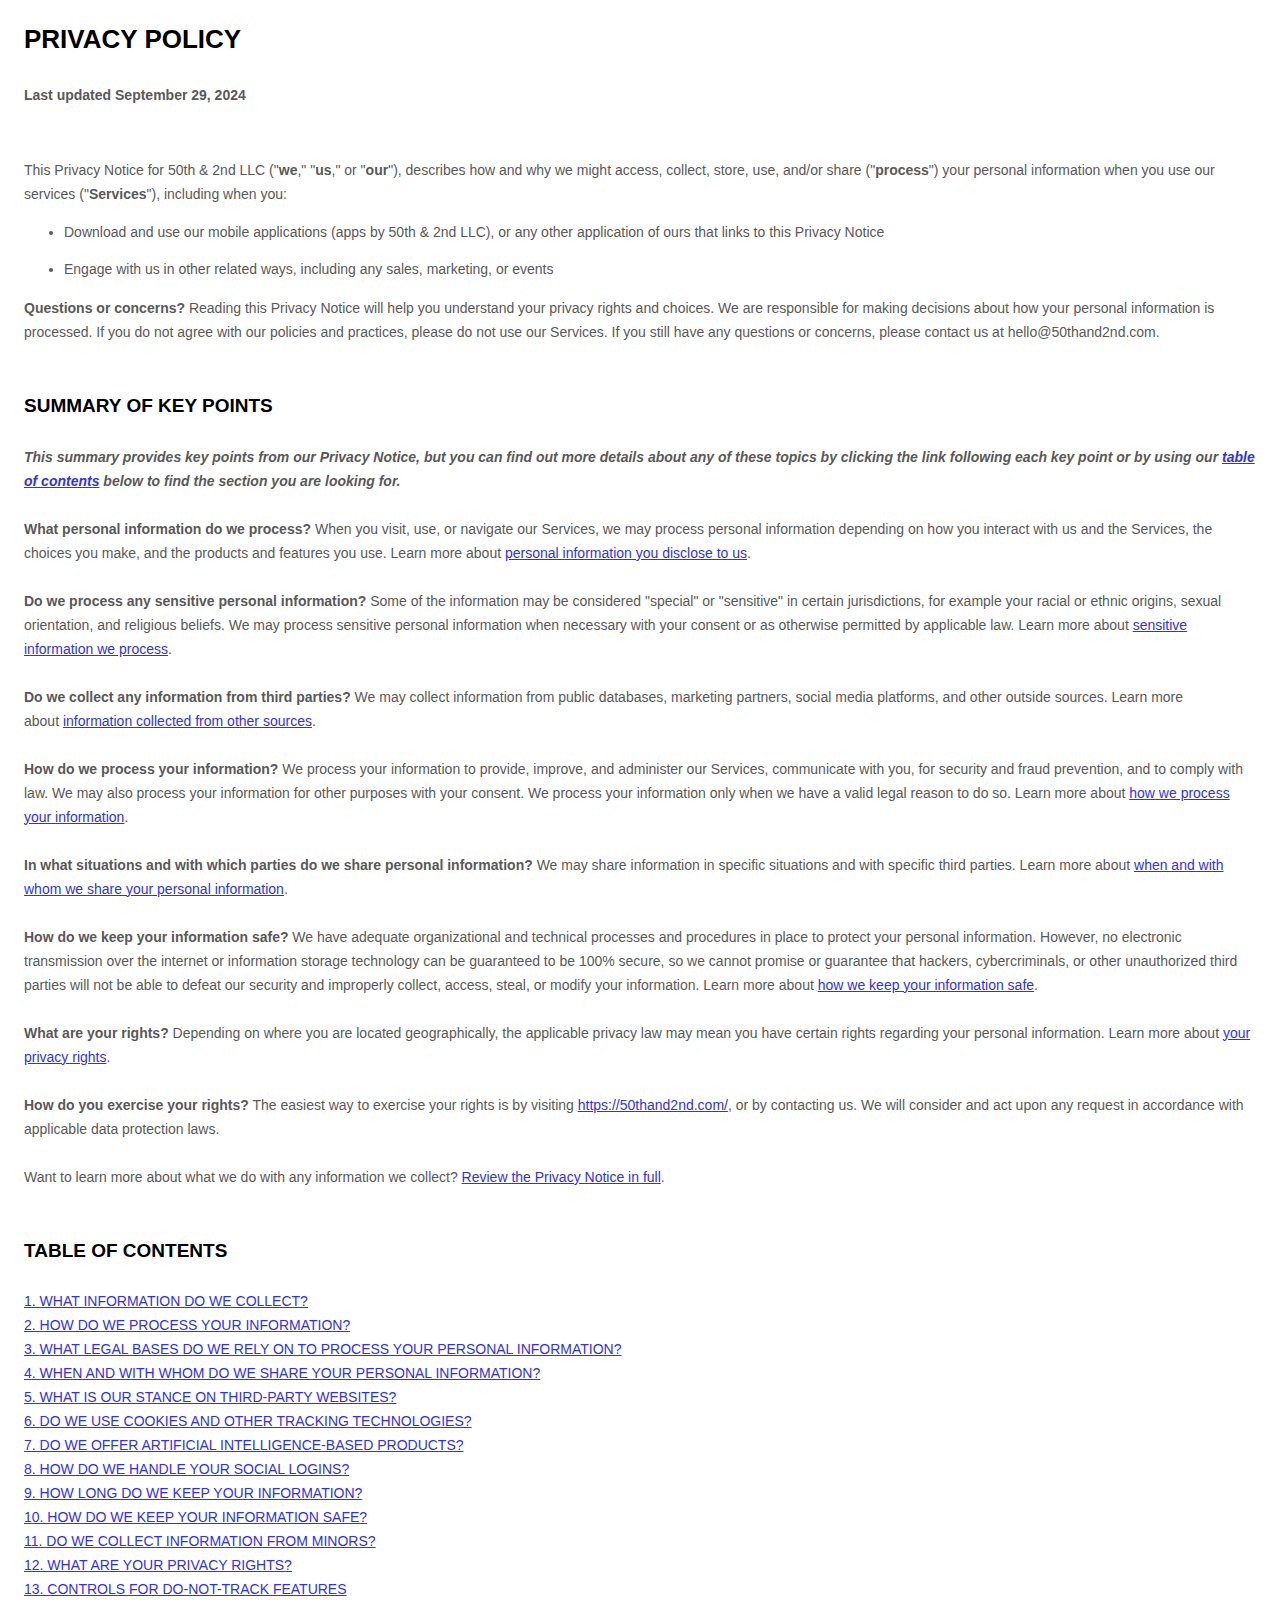
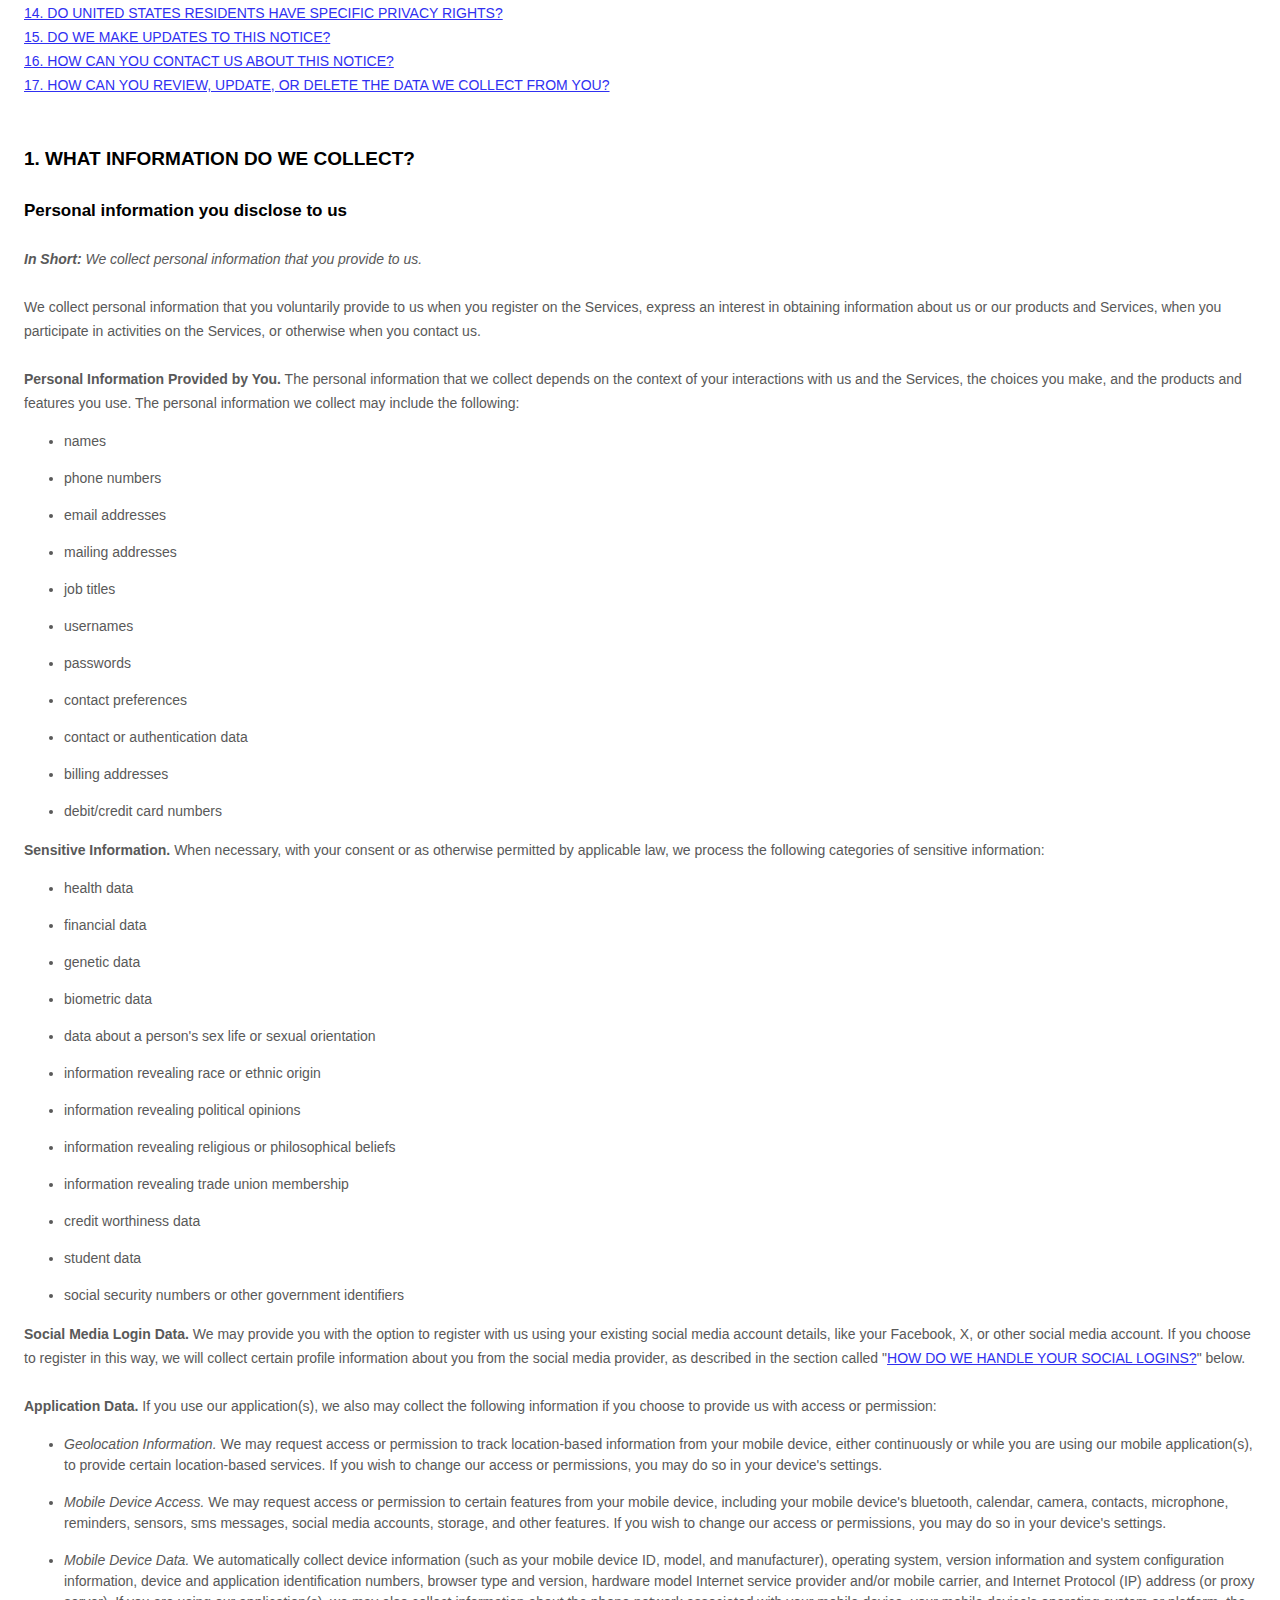
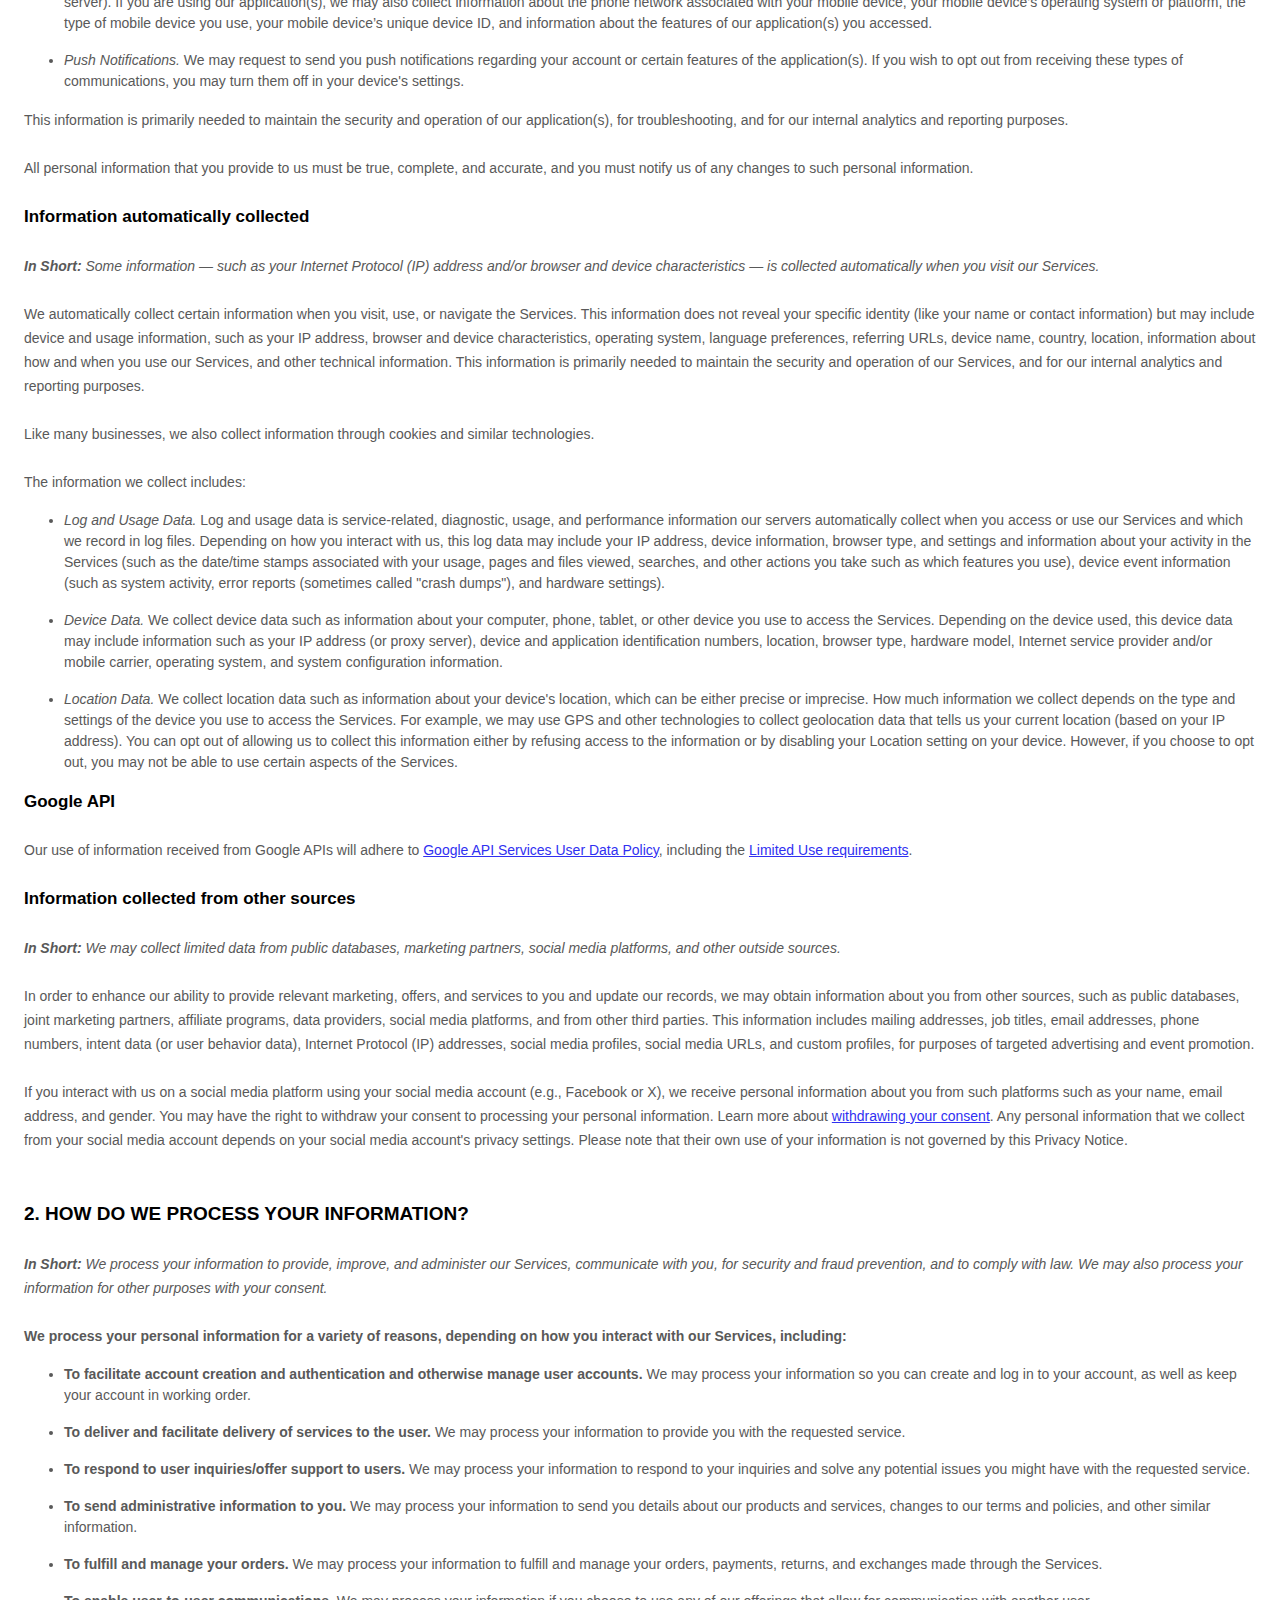
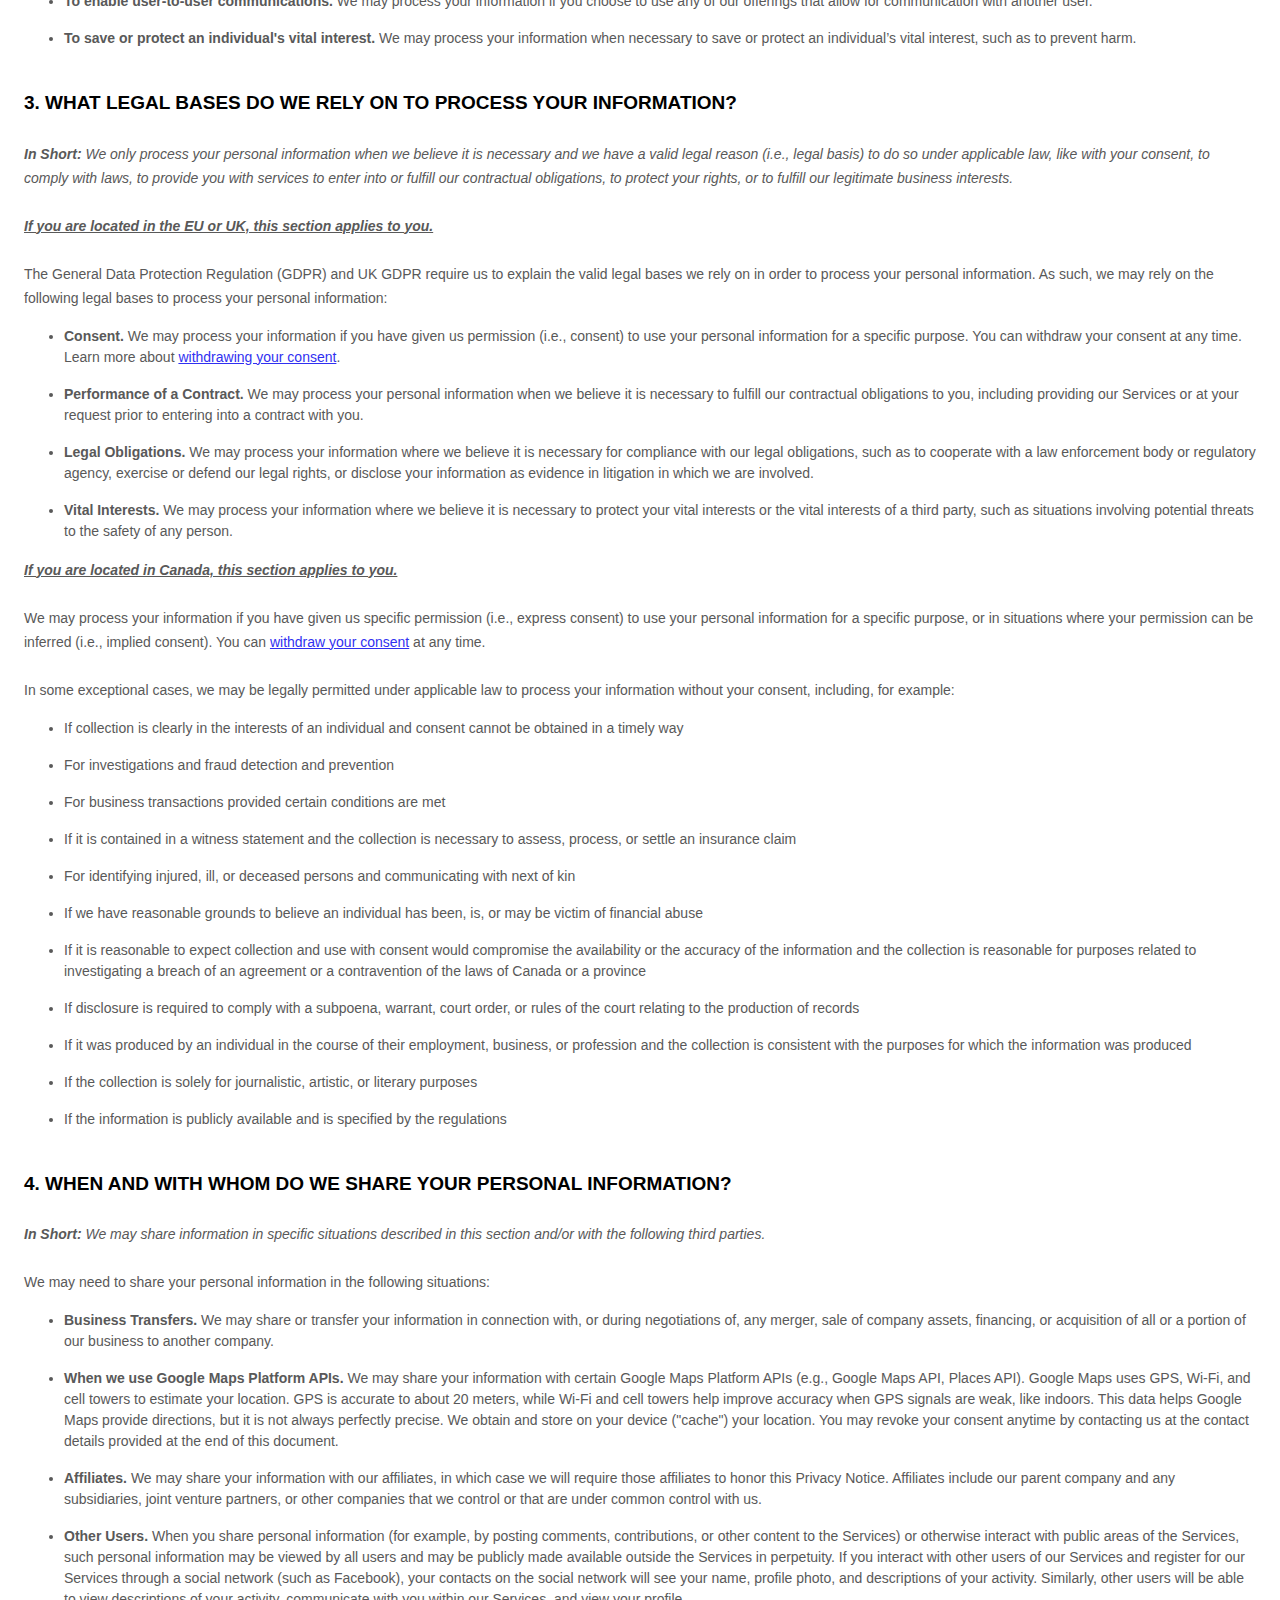
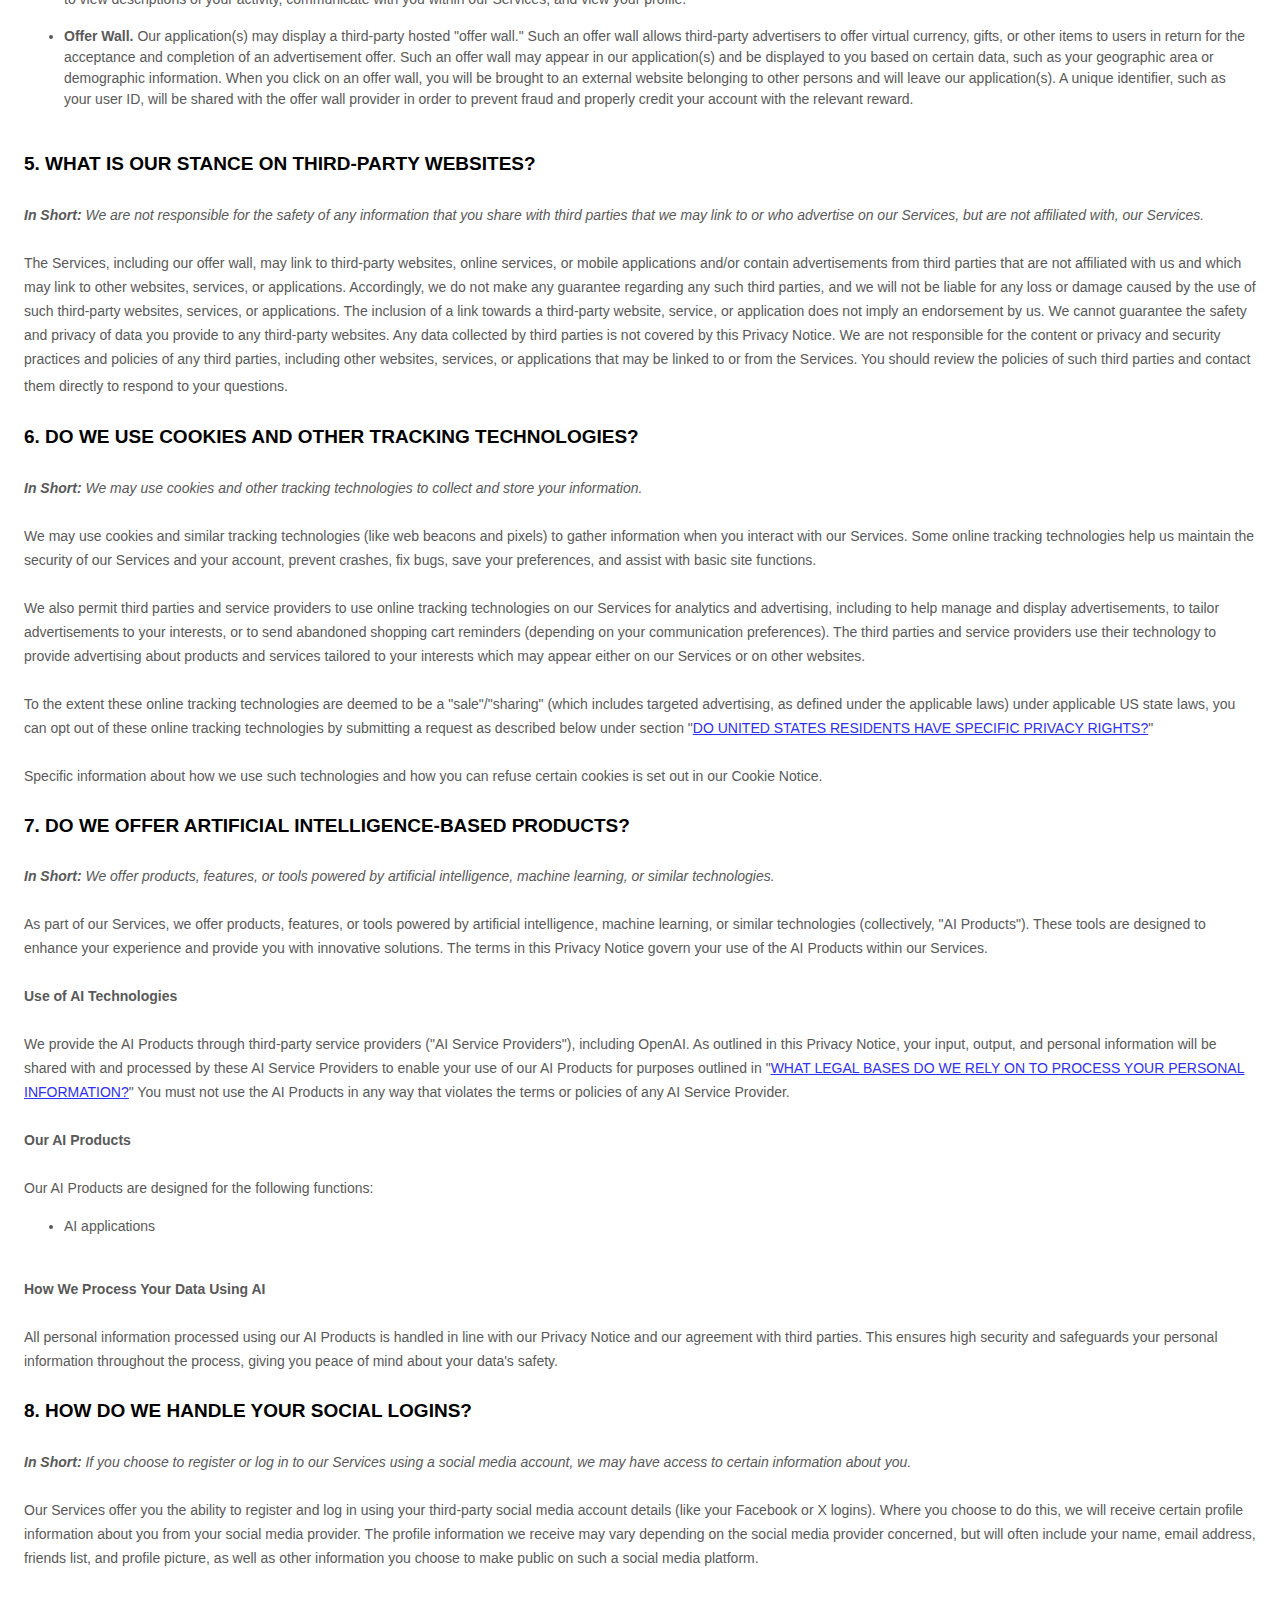
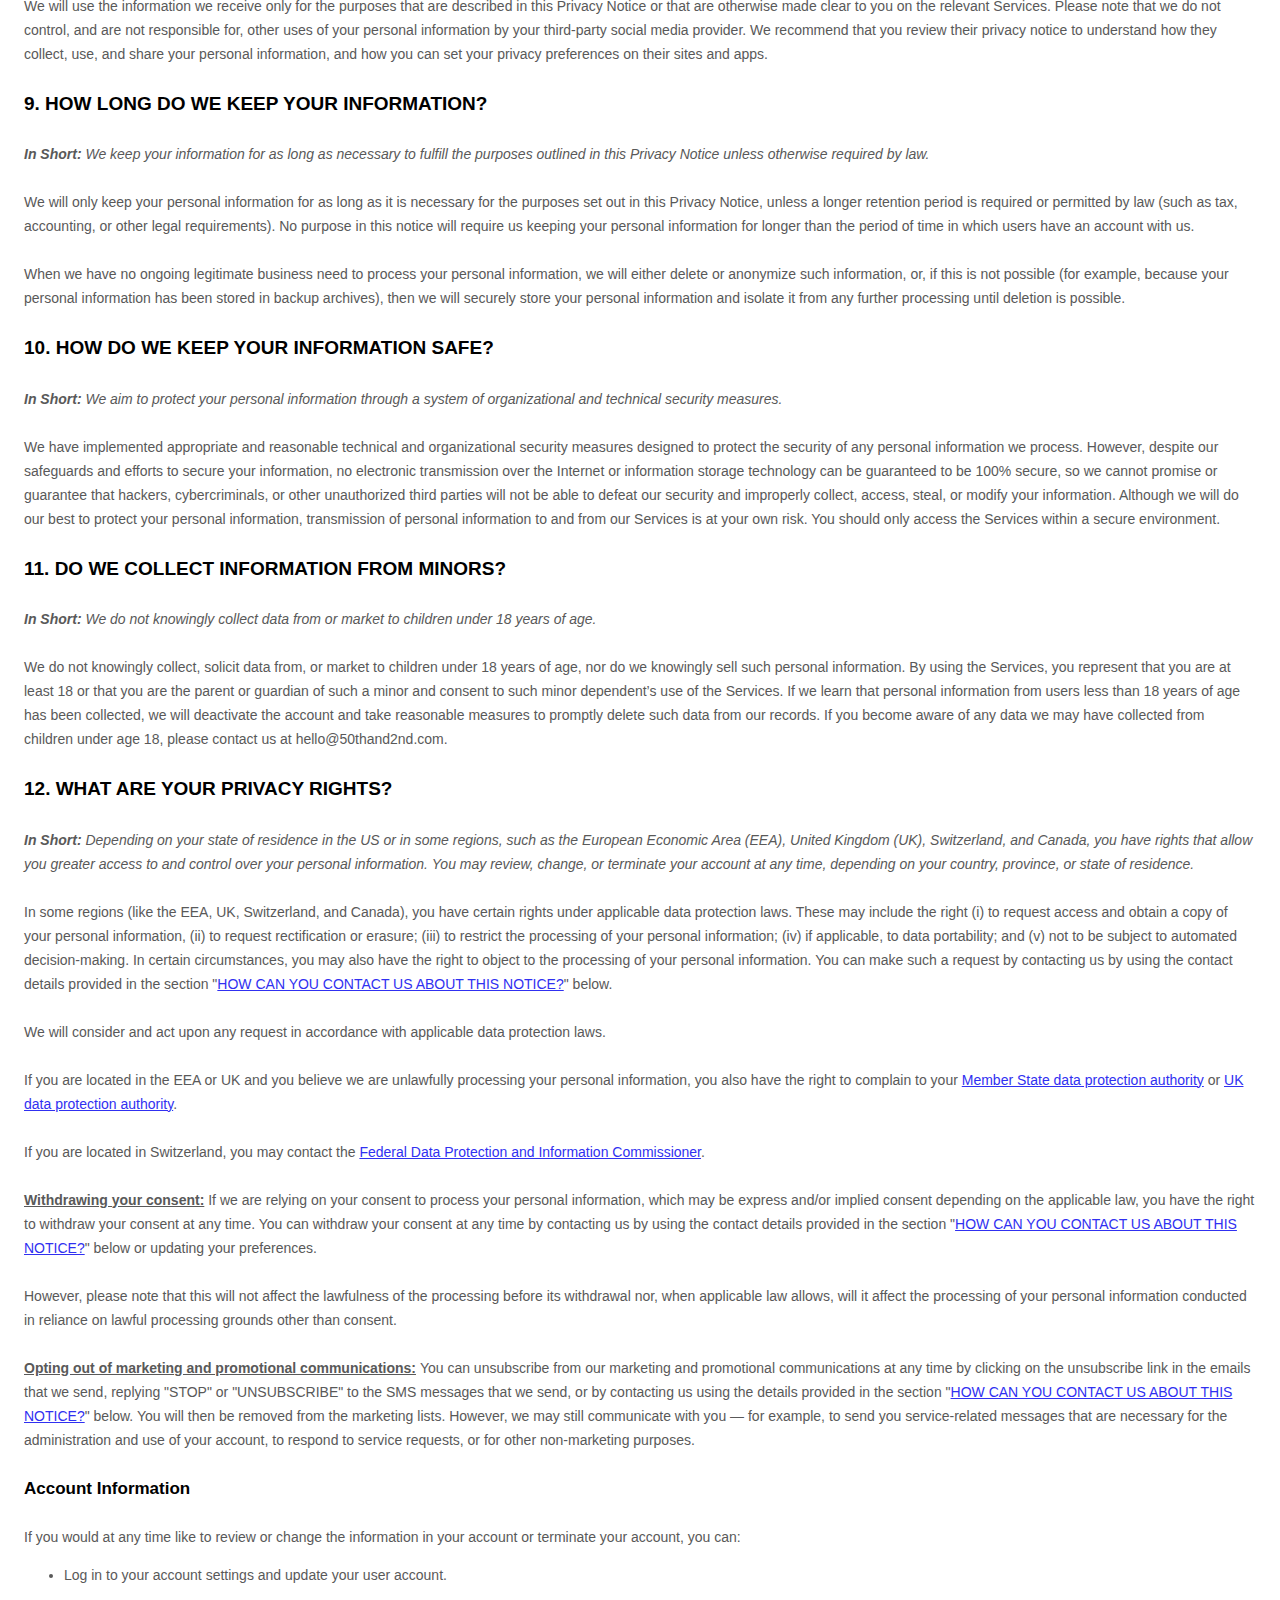
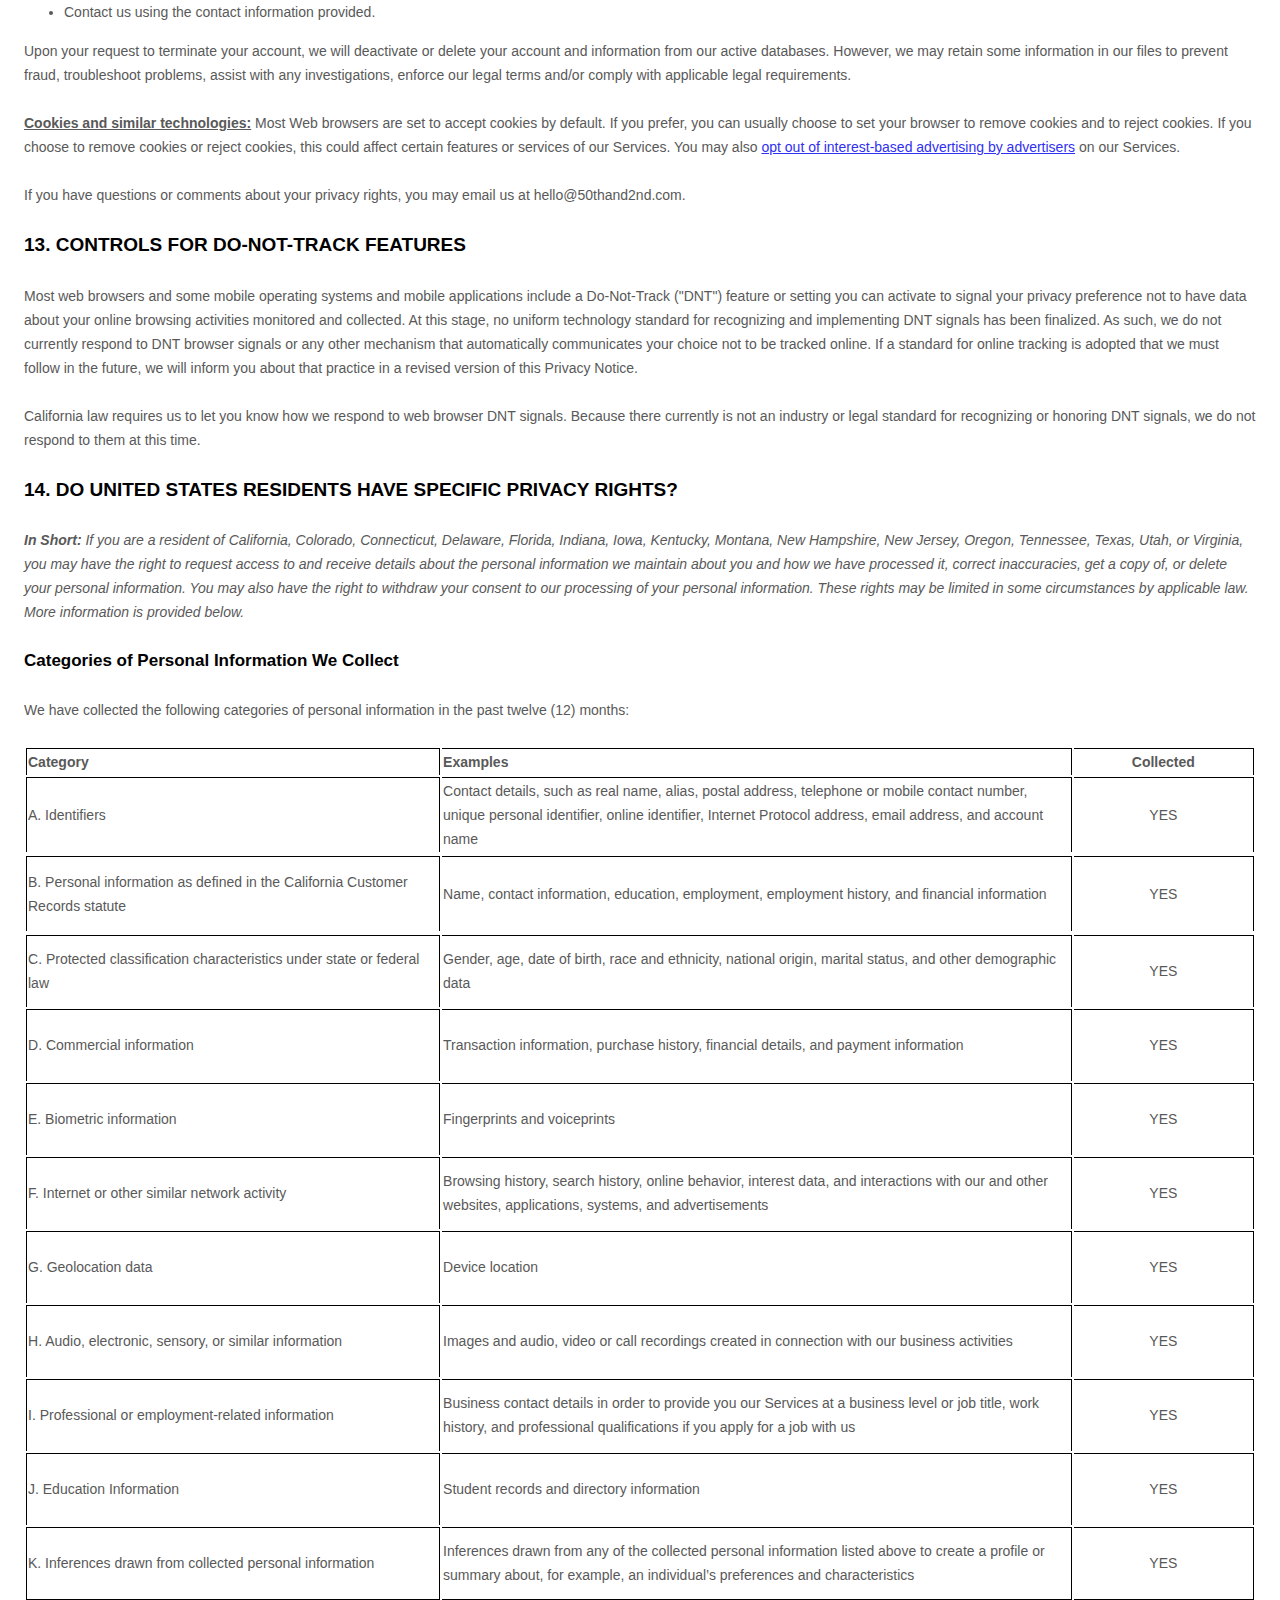
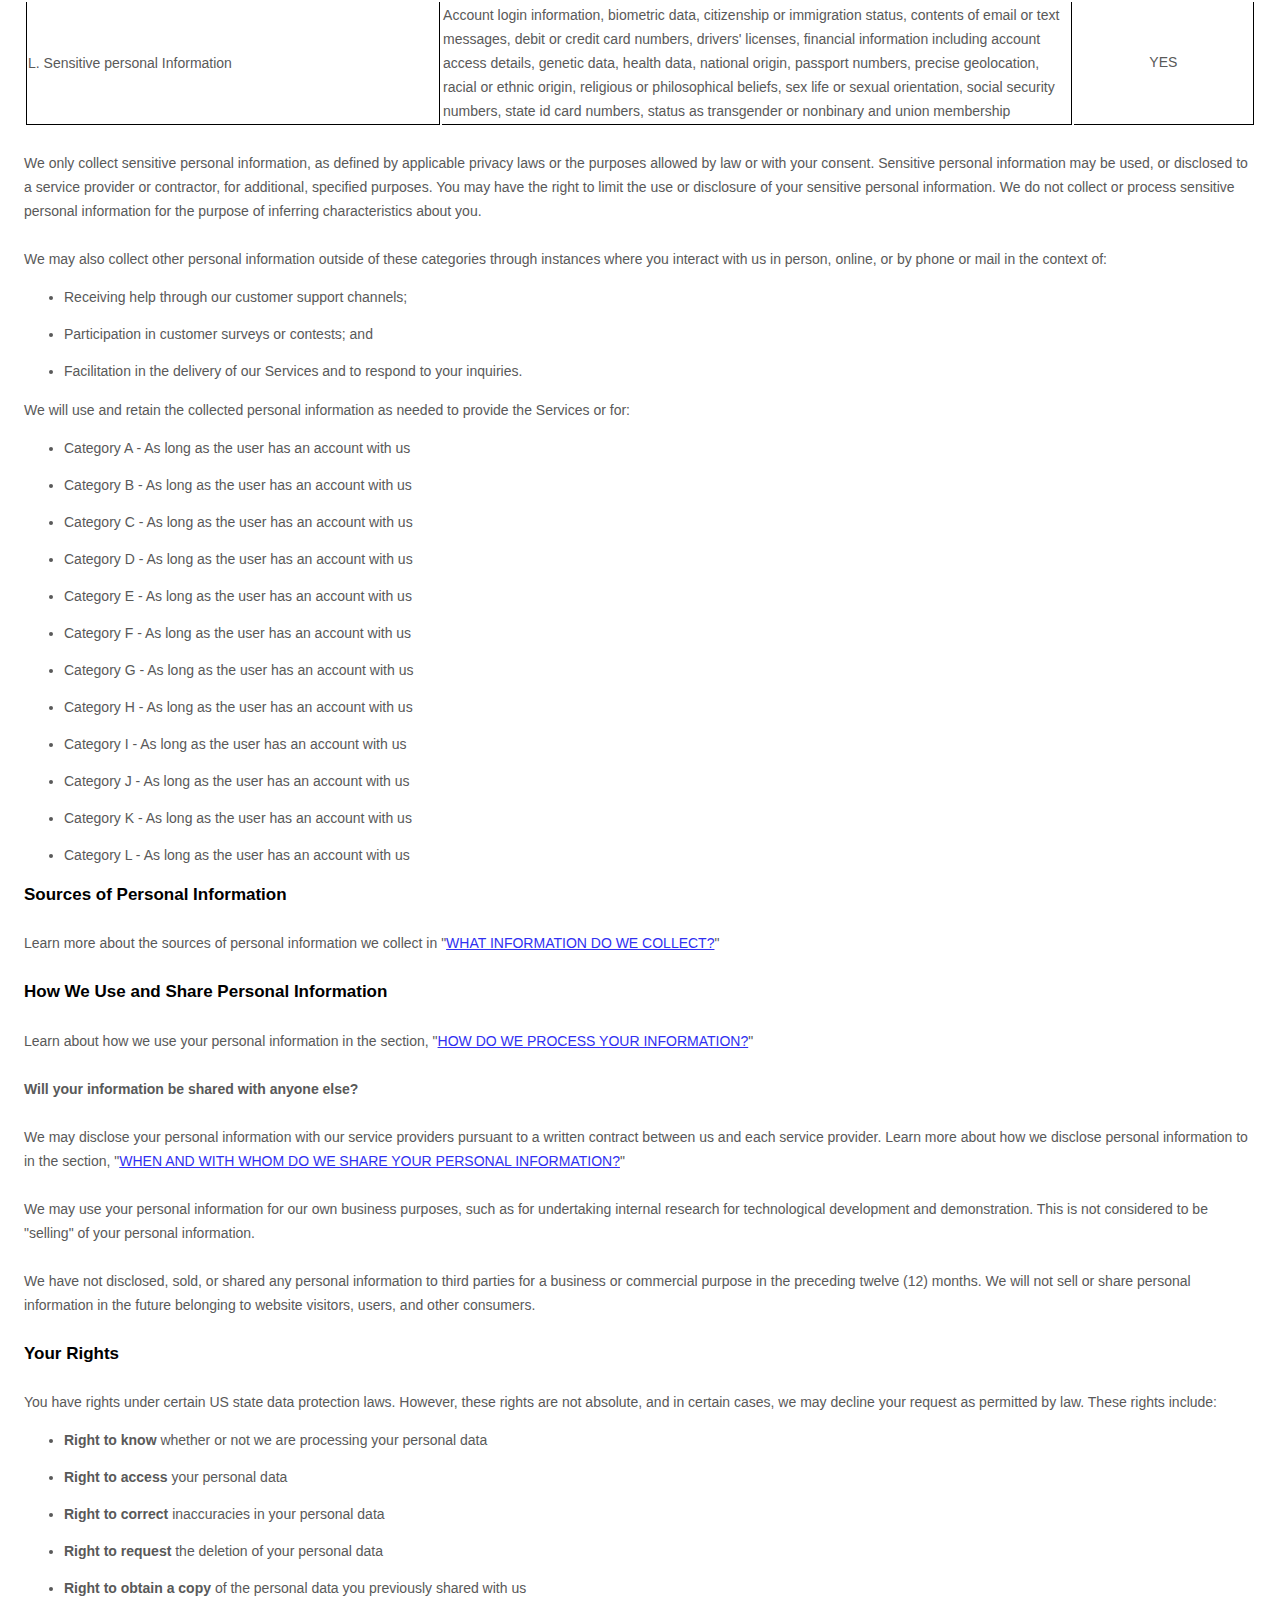
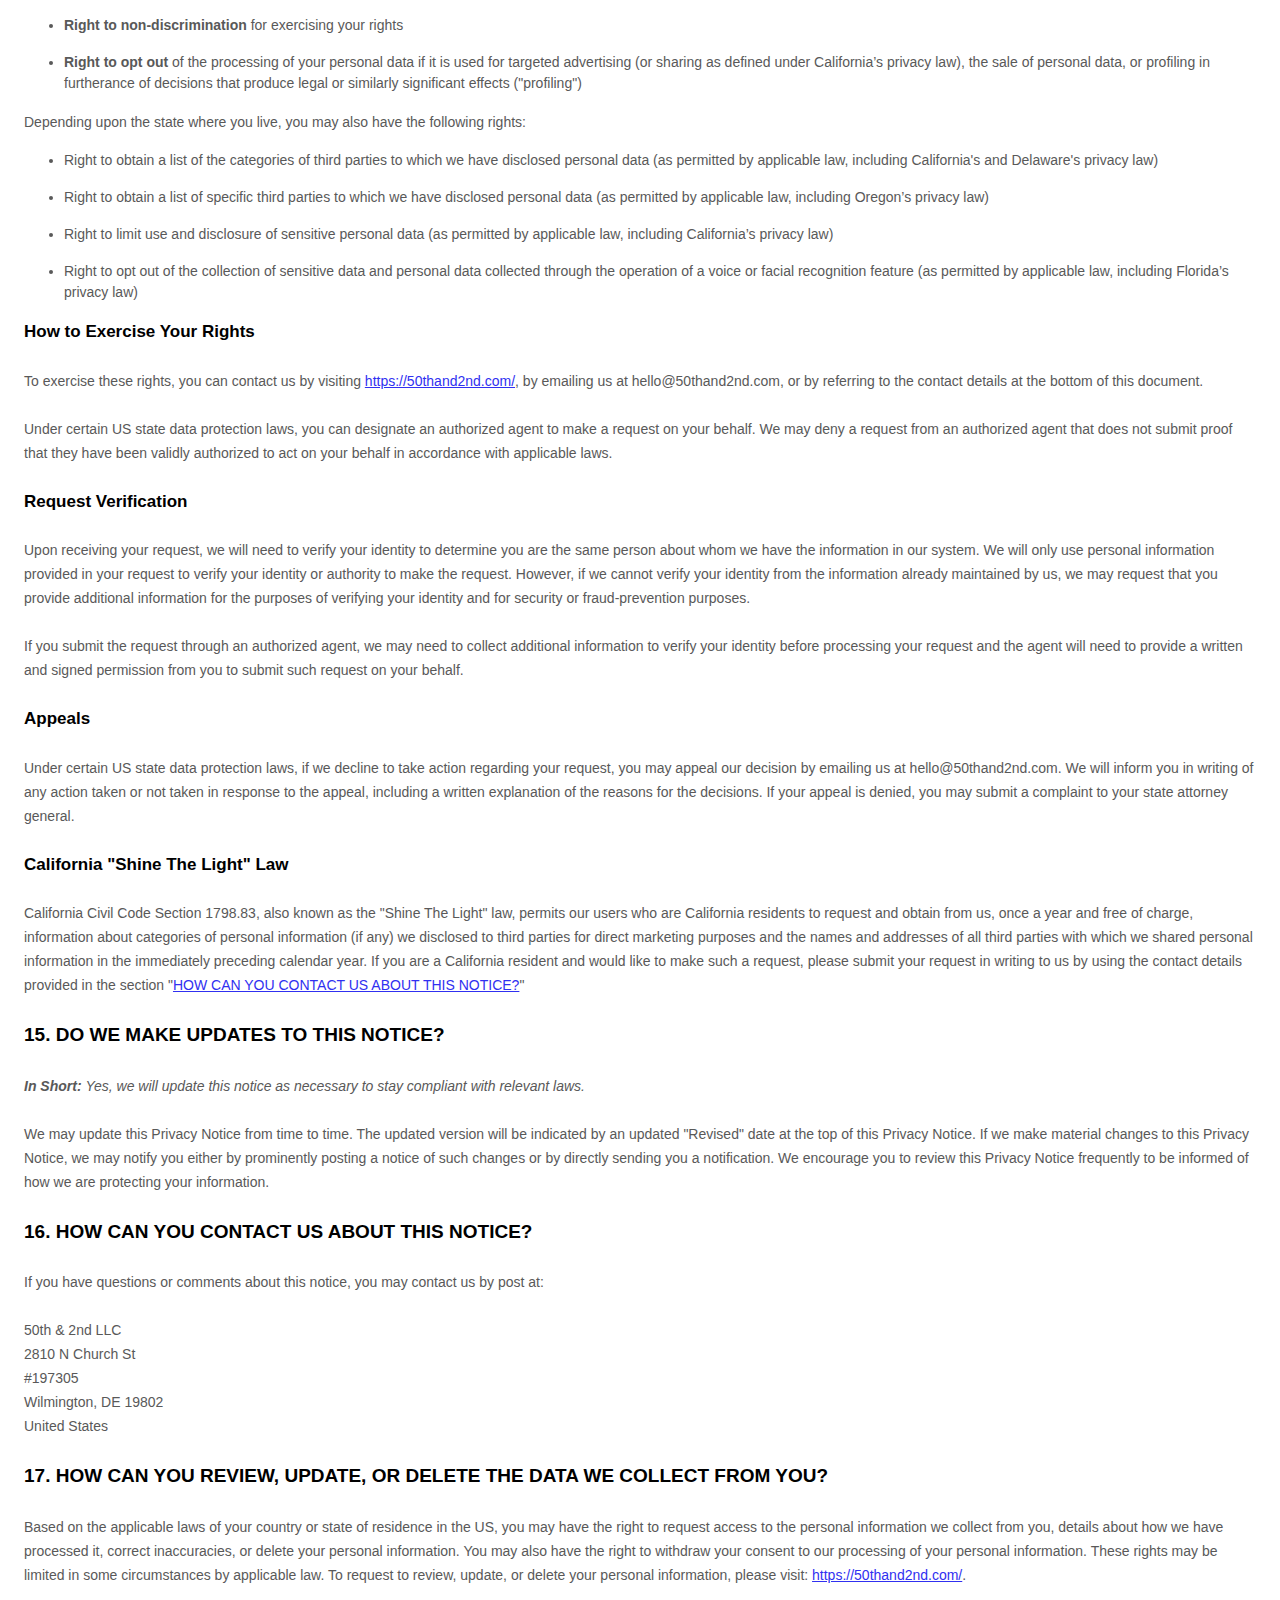
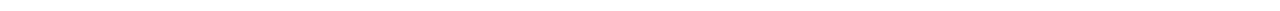
==== commit 059393fc: "save" ====
--- a/hosting/PrivacyPolicy.html
+++ b/hosting/PrivacyPolicy.html
@@ -5570,29 +5570,8 @@
                                                           data we may have
                                                           collected from
                                                           children under age 18,
-                                                          please contact us at
+                                                          please contact us at hello@50thand2nd.com.
                                                           <span
-                                                            style="
-                                                              color: rgb(
-                                                                89,
-                                                                89,
-                                                                89
-                                                              );
-                                                              font-size: 15px;
-                                                            "
-                                                            ><span
-                                                              data-custom-class="body_text"
-                                                              ><bdt
-                                                                class="block-component"
-                                                              ></bdt
-                                                              ><bdt
-                                                                class="question"
-                                                                >__________</bdt
-                                                              ><bdt
-                                                                class="else-block"
-                                                              ></bdt></span></span
-                                                          >.</span
-                                                        ><span
                                                           data-custom-class="body_text"
                                                           ><bdt
                                                             class="else-block"
